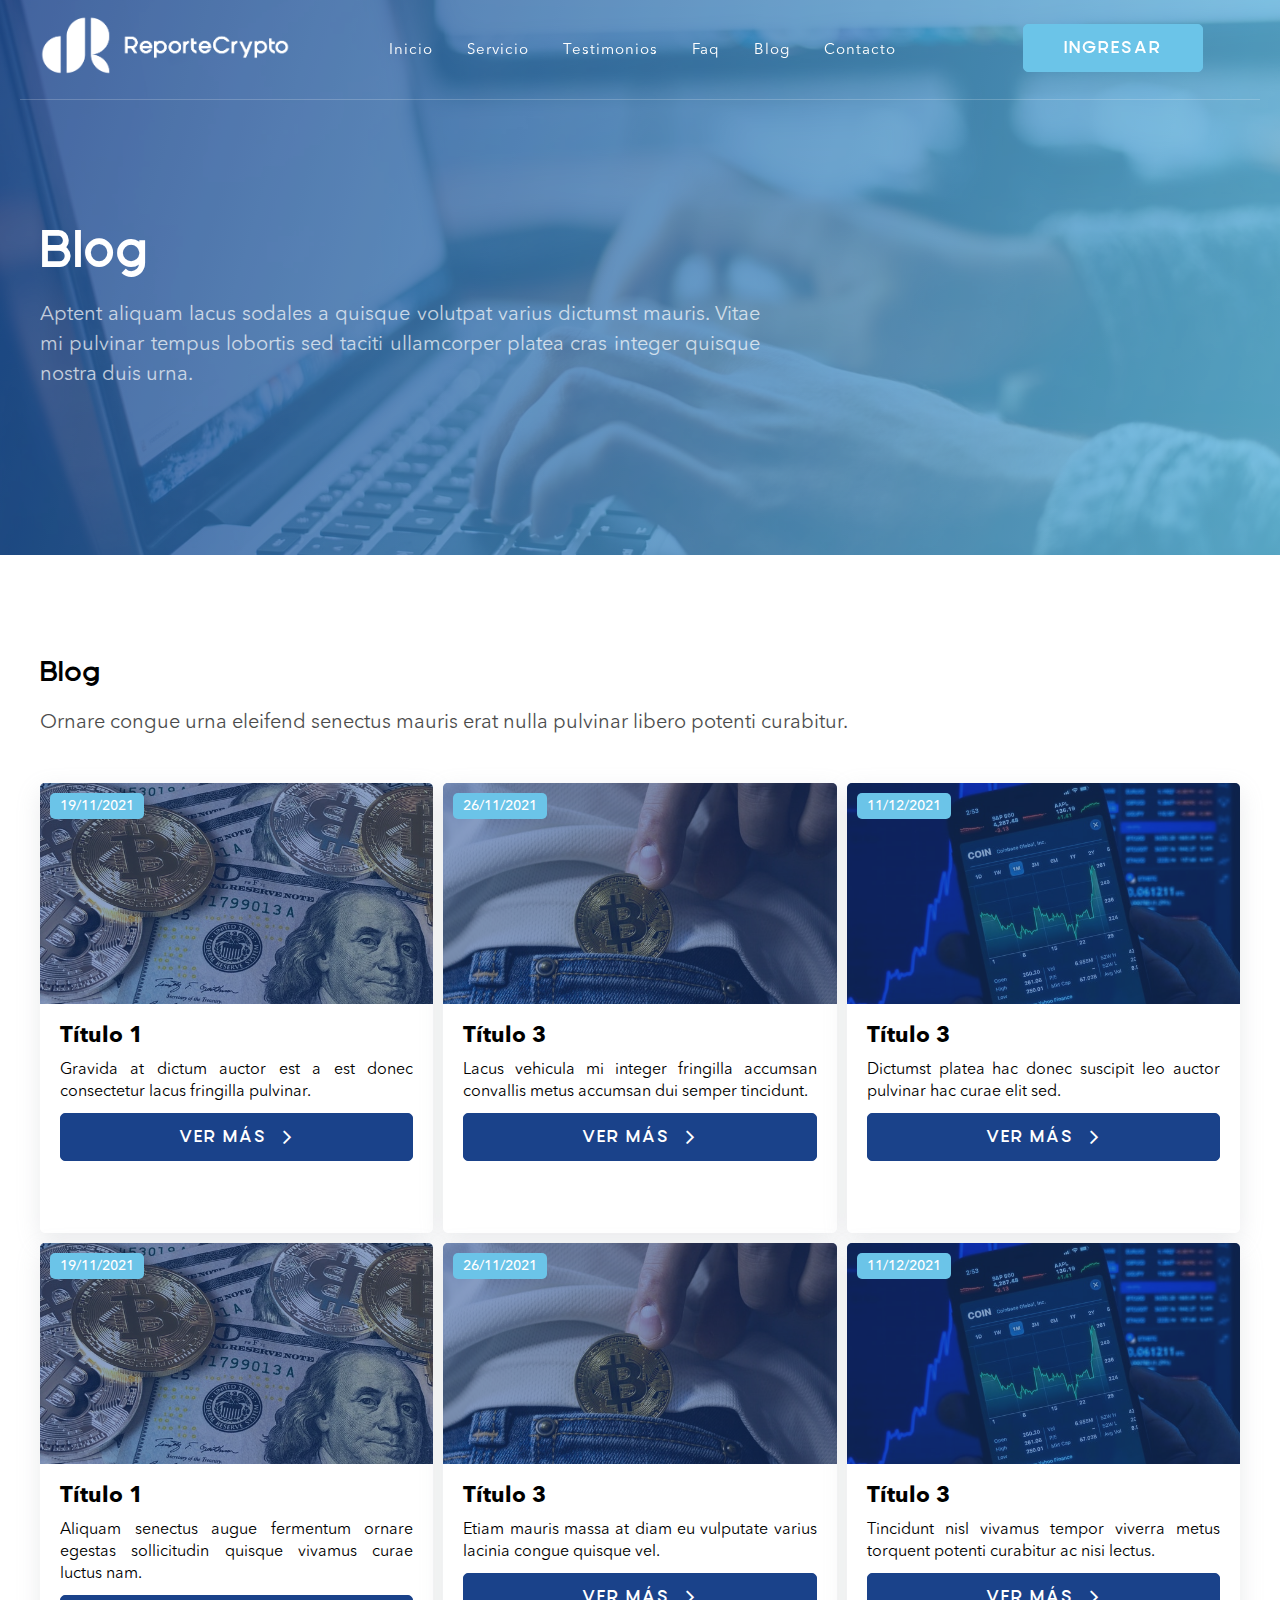
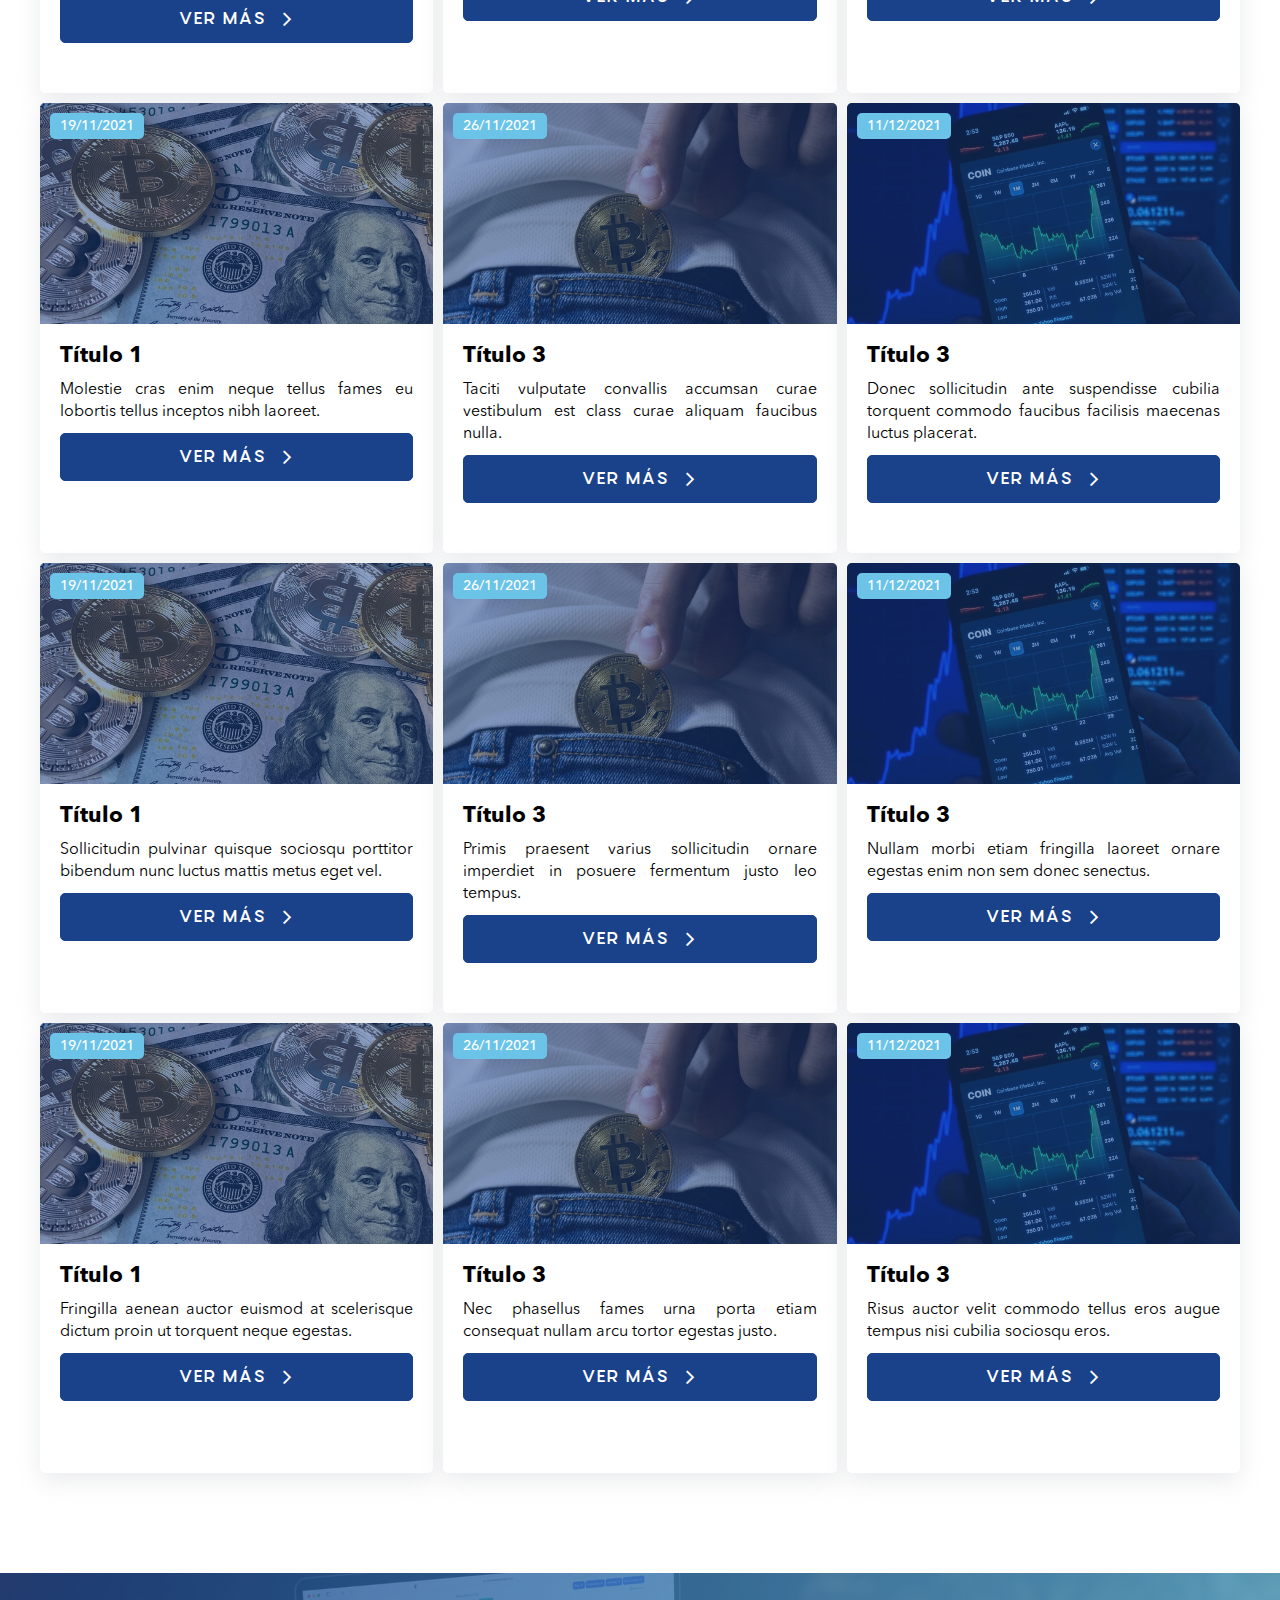
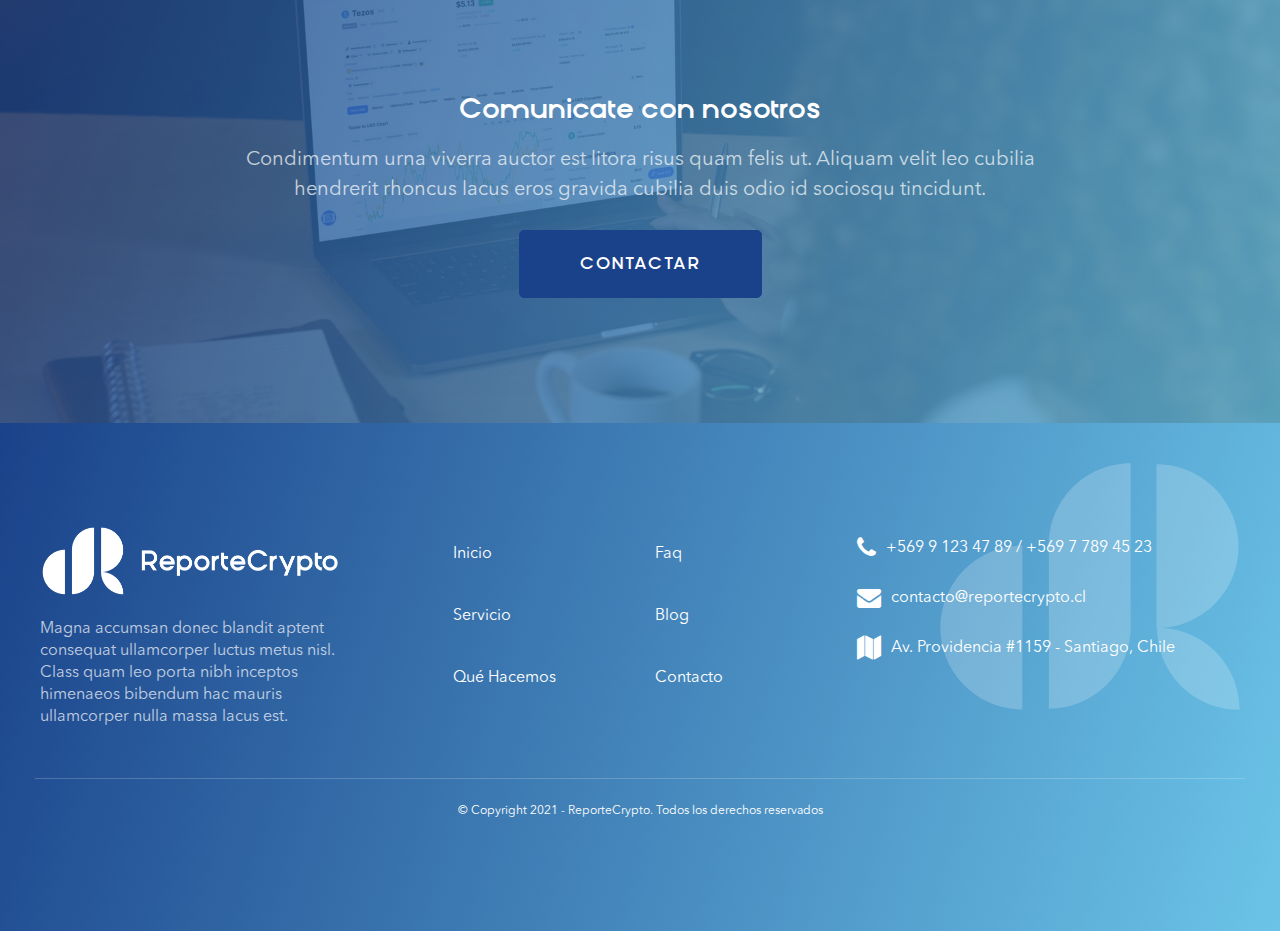
==== blog.html @ 4646429e "fix" ====
<!DOCTYPE html>
<html lang="es">
  <head>
    <title>Reporte Crypto</title>
    <meta charset="UTF-8">
    <link href="img/favicon.png" rel="shortcut icon">
    <meta name="viewport" content="width=device-width, initial-scale=1, maximum-scale=1">
    <link href="css/main.css?v=22534" rel="stylesheet" type="text/css">
    <link href="https://api.mapbox.com/mapbox-gl-js/v1.4.1/mapbox-gl.css" rel="stylesheet">
    <script src="js/main.js?v=22534" type="text/javascript"></script>
    <script src="https://api.mapbox.com/mapbox-gl-js/v1.4.1/mapbox-gl.js"></script>
    <!-- Meta tags facebook-->
    <meta property="og:title" content="#">
    <meta property="og:description" content="#">
    <meta property="og:image" content="#">
    <!-- Meta tags twitter cards-->
    <meta name="twitter:card" content="summary_large_image">
    <meta name="twitter:title" content="#">
    <meta name="twitter:description" content="#">
    <meta name="twitter:image" content="#">
    <link rel="preconnect" href="https://fonts.googleapis.com">
    <link rel="preconnect" href="https://fonts.gstatic.com" crossorigin>
    <link href="https://fonts.googleapis.com/css2?family=Sarabun:ital,wght@0,300;0,400;0,500;0,700;1,300&amp;display=swap" rel="stylesheet">
  </head>
  <body>
    <header class="header--transparent">
      <div class="header__primary">
        <div class="header__wrap">
          <div class="header__inner">
            <div class="header__logo"><a href="index.html"><img src="img/icons/logo-white.png"></a></div>
            <div class="header__nav">
              <div class="header__nav__bg"></div>
              <div class="header__nav__nav">
                <div class="header__nav__bar">
                  <div class="header__logo"><a href="index.html"><img src="img/icons/logo-lareina.png"></a></div>
                  <div class="header__nav__close">
                    <div></div>
                    <div></div>
                  </div>
                </div>
                <div class="header__nav__back">
                  <div></div>
                  <div></div>
                  <div></div>
                </div>
                <nav>
                  <ul>
                    <li><a href="index.html">Inicio</a></li>
                    <li><a href="services.html">Servicio</a></li>
                    <li><a href="testimonios.html">Testimonios</a></li>
                    <li><a href="faq.html">Faq</a></li>
                    <li><a href="blog.html">Blog</a></li>
                    <li><a href="contact.html">Contacto</a></li>
                  </ul>
                  <div class="header__button"> <a href="#" class="btn btn--colorsecondary">Ingresar</a></div>
                </nav>
              </div>
            </div>
            <div class="header__right">
              <div class="header__item header__item--ham">
                <div class="header__ham"><span></span><span></span><span></span></div>
              </div>
              <div class="header__item"><a href="#" class="btn btn--min btn--colorsecondary">Ingresar</a></div>
            </div>
          </div>
        </div>
      </div>
    </header>
    <div id="sections">
      <section class="section--header">
        <div class="section__bg"> 
          <div class="bg"> <img src="img/uploads/11.jpeg"></div>
        </div>
        <div class="section__wrap section__wrap--header"> 
          <div class="section__content">
            <h1 class="section__title">Blog</h1>
            <p class="section__description">Aptent aliquam lacus sodales a quisque volutpat varius dictumst mauris. Vitae mi pulvinar tempus lobortis sed taciti ullamcorper platea cras integer quisque nostra duis urna.
            </p>
          </div>
        </div>
      </section>
      <section class="section--blog"> 
        <div class="section__wrap"> 
          <div class="section__header"> 
            <h4 class="h3 section__title">Blog</h4>
            <p class="section__description">Ornare congue urna eleifend senectus mauris erat nulla pulvinar libero potenti curabitur.
            </p>
          </div>
          <div class="section__body"> 
            <div class="cols"> 
              <div class="col-md-4"> 
                <article class="article--blog">
                  <div class="article__date">19/11/2021</div>
                  <div class="article__bg"> 
                    <div class="bg"> <img src="img/uploads/3.jpeg"></div>
                  </div>
                  <div class="article__body"> 
                    <h4 class="article__title">Título 1</h4>
                    <p class="article__description">Gravida at dictum auctor est a est donec consectetur lacus fringilla pulvinar.
                    </p><a href="#" class="btn btn--min">Ver más <span class="fa fa-angle-right"> </span></a>
                  </div>
                </article>
              </div>
              <div class="col-md-4"> 
                <article class="article--blog">
                  <div class="article__date">26/11/2021</div>
                  <div class="article__bg"> 
                    <div class="bg"> <img src="img/uploads/4.jpeg"></div>
                  </div>
                  <div class="article__body"> 
                    <h4 class="article__title">Título 3</h4>
                    <p class="article__description">Lacus vehicula mi integer fringilla accumsan convallis metus accumsan dui semper tincidunt.
                    </p><a href="#" class="btn btn--min">Ver más <span class="fa fa-angle-right"> </span></a>
                  </div>
                </article>
              </div>
              <div class="col-md-4"> 
                <article class="article--blog">
                  <div class="article__date">11/12/2021</div>
                  <div class="article__bg"> 
                    <div class="bg"> <img src="img/uploads/5.jpeg"></div>
                  </div>
                  <div class="article__body"> 
                    <h4 class="article__title">Título 3</h4>
                    <p class="article__description">Dictumst platea hac donec suscipit leo auctor pulvinar hac curae elit sed.
                    </p><a href="#" class="btn btn--min">Ver más <span class="fa fa-angle-right"> </span></a>
                  </div>
                </article>
              </div>
              <div class="col-md-4"> 
                <article class="article--blog">
                  <div class="article__date">19/11/2021</div>
                  <div class="article__bg"> 
                    <div class="bg"> <img src="img/uploads/3.jpeg"></div>
                  </div>
                  <div class="article__body"> 
                    <h4 class="article__title">Título 1</h4>
                    <p class="article__description">Aliquam senectus augue fermentum ornare egestas sollicitudin quisque vivamus curae luctus nam.
                    </p><a href="#" class="btn btn--min">Ver más <span class="fa fa-angle-right"> </span></a>
                  </div>
                </article>
              </div>
              <div class="col-md-4"> 
                <article class="article--blog">
                  <div class="article__date">26/11/2021</div>
                  <div class="article__bg"> 
                    <div class="bg"> <img src="img/uploads/4.jpeg"></div>
                  </div>
                  <div class="article__body"> 
                    <h4 class="article__title">Título 3</h4>
                    <p class="article__description">Etiam mauris massa at diam eu vulputate varius lacinia congue quisque vel.
                    </p><a href="#" class="btn btn--min">Ver más <span class="fa fa-angle-right"> </span></a>
                  </div>
                </article>
              </div>
              <div class="col-md-4"> 
                <article class="article--blog">
                  <div class="article__date">11/12/2021</div>
                  <div class="article__bg"> 
                    <div class="bg"> <img src="img/uploads/5.jpeg"></div>
                  </div>
                  <div class="article__body"> 
                    <h4 class="article__title">Título 3</h4>
                    <p class="article__description">Tincidunt nisl vivamus tempor viverra metus torquent potenti curabitur ac nisi lectus.
                    </p><a href="#" class="btn btn--min">Ver más <span class="fa fa-angle-right"> </span></a>
                  </div>
                </article>
              </div>
              <div class="col-md-4"> 
                <article class="article--blog">
                  <div class="article__date">19/11/2021</div>
                  <div class="article__bg"> 
                    <div class="bg"> <img src="img/uploads/3.jpeg"></div>
                  </div>
                  <div class="article__body"> 
                    <h4 class="article__title">Título 1</h4>
                    <p class="article__description">Molestie cras enim neque tellus fames eu lobortis tellus inceptos nibh laoreet.
                    </p><a href="#" class="btn btn--min">Ver más <span class="fa fa-angle-right"> </span></a>
                  </div>
                </article>
              </div>
              <div class="col-md-4"> 
                <article class="article--blog">
                  <div class="article__date">26/11/2021</div>
                  <div class="article__bg"> 
                    <div class="bg"> <img src="img/uploads/4.jpeg"></div>
                  </div>
                  <div class="article__body"> 
                    <h4 class="article__title">Título 3</h4>
                    <p class="article__description">Taciti vulputate convallis accumsan curae vestibulum est class curae aliquam faucibus nulla.
                    </p><a href="#" class="btn btn--min">Ver más <span class="fa fa-angle-right"> </span></a>
                  </div>
                </article>
              </div>
              <div class="col-md-4"> 
                <article class="article--blog">
                  <div class="article__date">11/12/2021</div>
                  <div class="article__bg"> 
                    <div class="bg"> <img src="img/uploads/5.jpeg"></div>
                  </div>
                  <div class="article__body"> 
                    <h4 class="article__title">Título 3</h4>
                    <p class="article__description">Donec sollicitudin ante suspendisse cubilia torquent commodo faucibus facilisis maecenas luctus placerat.
                    </p><a href="#" class="btn btn--min">Ver más <span class="fa fa-angle-right"> </span></a>
                  </div>
                </article>
              </div>
              <div class="col-md-4"> 
                <article class="article--blog">
                  <div class="article__date">19/11/2021</div>
                  <div class="article__bg"> 
                    <div class="bg"> <img src="img/uploads/3.jpeg"></div>
                  </div>
                  <div class="article__body"> 
                    <h4 class="article__title">Título 1</h4>
                    <p class="article__description">Sollicitudin pulvinar quisque sociosqu porttitor bibendum nunc luctus mattis metus eget vel.
                    </p><a href="#" class="btn btn--min">Ver más <span class="fa fa-angle-right"> </span></a>
                  </div>
                </article>
              </div>
              <div class="col-md-4"> 
                <article class="article--blog">
                  <div class="article__date">26/11/2021</div>
                  <div class="article__bg"> 
                    <div class="bg"> <img src="img/uploads/4.jpeg"></div>
                  </div>
                  <div class="article__body"> 
                    <h4 class="article__title">Título 3</h4>
                    <p class="article__description">Primis praesent varius sollicitudin ornare imperdiet in posuere fermentum justo leo tempus.
                    </p><a href="#" class="btn btn--min">Ver más <span class="fa fa-angle-right"> </span></a>
                  </div>
                </article>
              </div>
              <div class="col-md-4"> 
                <article class="article--blog">
                  <div class="article__date">11/12/2021</div>
                  <div class="article__bg"> 
                    <div class="bg"> <img src="img/uploads/5.jpeg"></div>
                  </div>
                  <div class="article__body"> 
                    <h4 class="article__title">Título 3</h4>
                    <p class="article__description">Nullam morbi etiam fringilla laoreet ornare egestas enim non sem donec senectus.
                    </p><a href="#" class="btn btn--min">Ver más <span class="fa fa-angle-right"> </span></a>
                  </div>
                </article>
              </div>
              <div class="col-md-4"> 
                <article class="article--blog">
                  <div class="article__date">19/11/2021</div>
                  <div class="article__bg"> 
                    <div class="bg"> <img src="img/uploads/3.jpeg"></div>
                  </div>
                  <div class="article__body"> 
                    <h4 class="article__title">Título 1</h4>
                    <p class="article__description">Fringilla aenean auctor euismod at scelerisque dictum proin ut torquent neque egestas.
                    </p><a href="#" class="btn btn--min">Ver más <span class="fa fa-angle-right"> </span></a>
                  </div>
                </article>
              </div>
              <div class="col-md-4"> 
                <article class="article--blog">
                  <div class="article__date">26/11/2021</div>
                  <div class="article__bg"> 
                    <div class="bg"> <img src="img/uploads/4.jpeg"></div>
                  </div>
                  <div class="article__body"> 
                    <h4 class="article__title">Título 3</h4>
                    <p class="article__description">Nec phasellus fames urna porta etiam consequat nullam arcu tortor egestas justo.
                    </p><a href="#" class="btn btn--min">Ver más <span class="fa fa-angle-right"> </span></a>
                  </div>
                </article>
              </div>
              <div class="col-md-4"> 
                <article class="article--blog">
                  <div class="article__date">11/12/2021</div>
                  <div class="article__bg"> 
                    <div class="bg"> <img src="img/uploads/5.jpeg"></div>
                  </div>
                  <div class="article__body"> 
                    <h4 class="article__title">Título 3</h4>
                    <p class="article__description">Risus auctor velit commodo tellus eros augue tempus nisi cubilia sociosqu eros.
                    </p><a href="#" class="btn btn--min">Ver más <span class="fa fa-angle-right"> </span></a>
                  </div>
                </article>
              </div>
            </div>
          </div>
        </div>
      </section>
      <section class="section--banner"> 
        <div class="section__bg"> 
          <div class="bg"> <img src="img/uploads/6.jpeg"></div>
        </div>
        <div class="section__body"> 
          <h4 class="h3 section__title">Comunicate con nosotros </h4>
          <p class="section__description">Condimentum urna viverra auctor est litora risus quam felis ut. Aliquam velit leo cubilia hendrerit rhoncus lacus eros gravida cubilia duis odio id sociosqu tincidunt.
          </p><a href="contact.html" class="btn">Contactar</a>
        </div>
      </section>
    </div>
    <footer>
      <div class="footer__wrap">
        <div class="footer__isotipo"> <img src="img/icons/isotipo-white.svg"></div>
        <div class="cols">
          <div class="footer__flex">
            <div class="col-md-4">	
              <div class="footer__content">
                <div class="footer__logo"> <a href="#"><img src="img/icons/logo-white.png"></a></div>
                <p class="footer__description">Magna accumsan donec blandit aptent consequat ullamcorper luctus metus nisl. Class quam leo porta nibh inceptos himenaeos bibendum hac mauris ullamcorper nulla massa lacus est.
                </p>
              </div>
            </div>
            <div class="col-md-2">
              <div class="footer__links"> 
                <ul> 
                  <li><a href="index.html">Inicio</a></li>
                  <li><a href="#">Servicio</a></li>
                  <li><a href="#">Qué Hacemos</a></li>
                </ul>
              </div>
            </div>
            <div class="col-md-2"> 
              <div class="footer__links"> 
                <ul> 
                  <li><a href="#">Faq</a></li>
                  <li><a href="#">Blog</a></li>
                  <li><a href="#">Contacto</a></li>
                </ul>
              </div>
            </div>
            <div class="col-md-4"> 
              <div class="footer__infos"> 
                <div class="footer__info"> 
                  <div class="footer__icon"> <span class="fa fa-phone"> </span></div>
                  <div class="footer__text">+569 9 123 47 89 / +569 7 789 45 23</div>
                </div>
                <div class="footer__info"> 
                  <div class="footer__icon"> <span class="fa fa-envelope"> </span></div>
                  <div class="footer__text">contacto@reportecrypto.cl</div>
                </div>
                <div class="footer__info"> 
                  <div class="footer__icon"> <span class="fa fa-map"> </span></div>
                  <div class="footer__text">Av. Providencia #1159 - Santiago, Chile</div>
                </div>
              </div>
            </div>
          </div>
          <div class="col-xs-12"> 
            <div class="footer__copyright"> <span>© Copyright 2021 - ReporteCrypto. Todos los derechos reservados</span></div>
          </div>
        </div>
      </div>
    </footer>
  </body>
</html>
---- css/main.css ----
.clearfix:after,.clearfix:before{content:" ";display:table}.clearfix:after{clear:both}.pull-right{float:right!important}.pull-left{float:left!important}.hide{display:none!important}.show{display:block!important}.invisible{visibility:hidden}.hidden{display:none!important}.affix{position:fixed}*,body{margin:0}*{padding:0;border:0;outline:0;-moz-box-sizing:border-box;box-sizing:border-box}html{min-height:100%;position:relative}body{-webkit-font-smoothing:antialiased;background:#fff}body,button,input,select,textarea{font-family:'Avenir Next',sans-serif;font-size:16px;line-height:22px;color:#000}a,button,input,select,textarea{transition:.2s ease}a{color:#1a428a;text-decoration:none}a.a-classic{text-decoration:underline}a:hover,button:hover,input[type=checkbox]:hover,input[type=radio]:hover,label:hover,select:hover{cursor:pointer}.h1,.h2,.h3,.h4,.h5,h1,h2,h3,h4,h5{margin-bottom:10px;font-family:'Avenir Next',sans-serif;font-weight:500}.cols>div,.form__considerations p,p{margin-bottom:10px}.h1,h1{font-size:38px;line-height:42px}@media (min-width:960px){.h1,h1{font-size:54px;line-height:60px}}.h2,h2{font-size:30px;line-height:33px}@media (min-width:720px){.h2,h2{font-size:38px;line-height:42px}}.h3,h3{font-size:22px;line-height:25px}@media (min-width:480px){.h3,h3{font-size:30px;line-height:33px}}.h4,h4{font-size:18px;line-height:25px}@media (min-width:480px){.h4,h4{font-size:22px;line-height:25px}}.h5,h5{font-size:14px;line-height:16px}ol,ul{list-style-type:none}img{width:auto;height:auto;margin:0 auto}img,svg{display:block;max-width:100%}.col-lg-1,.col-lg-10,.col-lg-11,.col-lg-12,.col-lg-2,.col-lg-3,.col-lg-4,.col-lg-5,.col-lg-6,.col-lg-7,.col-lg-8,.col-lg-9,.col-md-1,.col-md-10,.col-md-11,.col-md-12,.col-md-2,.col-md-3,.col-md-4,.col-md-5,.col-md-6,.col-md-7,.col-md-8,.col-md-9,.col-sm-1,.col-sm-10,.col-sm-11,.col-sm-12,.col-sm-2,.col-sm-3,.col-sm-4,.col-sm-5,.col-sm-6,.col-sm-7,.col-sm-8,.col-sm-9,.col-xs-1,.col-xs-10,.col-xs-11,.col-xs-12,.col-xs-2,.col-xs-3,.col-xs-4,.col-xs-5,.col-xs-6,.col-xs-7,.col-xs-8,.col-xs-9{position:relative;min-height:1px;padding-left:5px;padding-right:5px}.cols,.row{margin-left:-5px;margin-right:-5px}.row:after,.row:before{content:" ";display:table}.row:after{clear:both}.cols.cols-gutter-0:after,.cols.cols-gutter-0:before,.cols:after,.cols:before{content:" ";display:table}.cols.cols-gutter-0:after,.cols:after{clear:both}.cols>div{-moz-box-sizing:border-box;box-sizing:border-box}.cols:last-child{margin-bottom:-10px}.cols.cols-gutter-0,.cols.cols-gutter-1,.cols.cols-gutter-buttons{margin-left:0;margin-right:0}.cols.cols-gutter-0>div{padding-left:0;padding-right:0;margin-bottom:0}.cols.cols-gutter-0:last-child,.cols.cols-gutter-1>div:last-child{margin-bottom:0}.cols.cols-gutter-1:after,.cols.cols-gutter-1:before{content:" ";display:table}.cols.cols-gutter-1:after{clear:both}.cols.cols-gutter-1>div{padding-left:0;padding-right:0;margin-bottom:5px}@media (min-width:960px){.cols.cols-gutter-1>div{padding-left:5px;padding-right:5px;margin-bottom:5px}.cols.cols-gutter-1>div:last-child{margin-bottom:5px}}.cols.cols-gutter-buttons:after,.cols.cols-gutter-buttons:before{content:" ";display:table}.cols.cols-gutter-buttons:after{clear:both}.cols.cols-gutter-buttons>div{padding-left:0;padding-right:4px;margin-bottom:10px}.cols.cols-gutter-buttons>div:last-child{padding-right:0}@media (min-width:960px){.cols.cols-gutter-2{margin-left:-10px;margin-right:-10px}.cols.cols-gutter-2:after,.cols.cols-gutter-2:before{content:" ";display:table}.cols.cols-gutter-2:after{clear:both}.cols.cols-gutter-2>div{padding-left:10px;padding-right:10px;margin-bottom:20px}.cols.cols-gutter-2:last-child{margin-bottom:-20px}}@media (max-width:960px){.cols.cols-scroll{overflow:auto;-webkit-overflow-scrolling:touch;white-space:nowrap;margin:0 -20px -20px;padding:0 20px 20px}.cols.cols-scroll>div{display:inline-block;vertical-align:top;width:320px;white-space:normal;margin:0;padding:0 10px 0 0}.cols.cols-scroll>div:last-child{margin-right:15px}.cols.cols-gutter-min{margin-left:0;margin-right:0}.cols.cols-gutter-min:after,.cols.cols-gutter-min:before{content:" ";display:table}.cols.cols-gutter-min:after{clear:both}.cols.cols-gutter-min>div{padding-left:5px;padding-right:5px;margin-bottom:10px}.cols.cols-gutter-min:last-child{margin-bottom:10px}}@media (max-width:1200px){.cols.cols-scroll-limit{overflow:auto;-webkit-overflow-scrolling:touch;white-space:nowrap;margin:0 -20px -20px;padding:0 20px 20px}.cols.cols-scroll-limit>div{display:inline-block;vertical-align:top;width:300px;white-space:normal;margin:0;padding:0 10px 0 0}.cols.cols-scroll-limit>div:last-child{margin-right:15px}.cols.cols-gutter-min{margin-left:0;margin-right:0}.cols.cols-gutter-min:after,.cols.cols-gutter-min:before{content:" ";display:table}.cols.cols-gutter-min:after{clear:both}.cols.cols-gutter-min>div{padding-left:5px;padding-right:5px;margin-bottom:10px}.cols.cols-gutter-min:last-child{margin-bottom:10px}}@media (max-width:960px) and (min-width:960px){.cols.cols-scroll{margin-right:-40px}}@media (max-width:1200px) and (min-width:720px){.cols.cols-scroll-limit{margin-right:-40px}}.col-xs-1,.col-xs-10,.col-xs-11,.col-xs-12,.col-xs-2,.col-xs-3,.col-xs-4,.col-xs-5,.col-xs-6,.col-xs-7,.col-xs-8,.col-xs-9{float:left}.col-xs-12{width:100%}.col-xs-11{width:91.66666666666666%}.col-xs-10{width:83.33333333333334%}.col-xs-9{width:75%}.col-xs-8{width:66.66666666666666%}.col-xs-7{width:58.333333333333336%}.col-xs-6{width:50%}.col-xs-5{width:41.66666666666667%}.col-xs-4{width:33.33333333333333%}.col-xs-3{width:25%}.col-xs-2{width:16.666666666666664%}.col-xs-1{width:8.333333333333332%}.col-xs-pull-12{right:100%}.col-xs-pull-11{right:91.66666666666666%}.col-xs-pull-10{right:83.33333333333334%}.col-xs-pull-9{right:75%}.col-xs-pull-8{right:66.66666666666666%}.col-xs-pull-7{right:58.333333333333336%}.col-xs-pull-6{right:50%}.col-xs-pull-5{right:41.66666666666667%}.col-xs-pull-4{right:33.33333333333333%}.col-xs-pull-3{right:25%}.col-xs-pull-2{right:16.666666666666664%}.col-xs-pull-1{right:8.333333333333332%}.col-xs-pull-0{right:auto}.col-xs-push-12{left:100%}.col-xs-push-11{left:91.66666666666666%}.col-xs-push-10{left:83.33333333333334%}.col-xs-push-9{left:75%}.col-xs-push-8{left:66.66666666666666%}.col-xs-push-7{left:58.333333333333336%}.col-xs-push-6{left:50%}.col-xs-push-5{left:41.66666666666667%}.col-xs-push-4{left:33.33333333333333%}.col-xs-push-3{left:25%}.col-xs-push-2{left:16.666666666666664%}.col-xs-push-1{left:8.333333333333332%}.col-xs-push-0{left:auto}.col-xs-offset-12{margin-left:100%}.col-xs-offset-11{margin-left:91.66666666666666%}.col-xs-offset-10{margin-left:83.33333333333334%}.col-xs-offset-9{margin-left:75%}.col-xs-offset-8{margin-left:66.66666666666666%}.col-xs-offset-7{margin-left:58.333333333333336%}.col-xs-offset-6{margin-left:50%}.col-xs-offset-5{margin-left:41.66666666666667%}.col-xs-offset-4{margin-left:33.33333333333333%}.col-xs-offset-3{margin-left:25%}.col-xs-offset-2{margin-left:16.666666666666664%}.col-xs-offset-1{margin-left:8.333333333333332%}.col-xs-offset-0{margin-left:0}@media (min-width:480px){.col-sm-1,.col-sm-10,.col-sm-11,.col-sm-12,.col-sm-2,.col-sm-3,.col-sm-4,.col-sm-5,.col-sm-6,.col-sm-7,.col-sm-8,.col-sm-9{float:left}.col-sm-12{width:100%}.col-sm-11{width:91.66666666666666%}.col-sm-10{width:83.33333333333334%}.col-sm-9{width:75%}.col-sm-8{width:66.66666666666666%}.col-sm-7{width:58.333333333333336%}.col-sm-6{width:50%}.col-sm-5{width:41.66666666666667%}.col-sm-4{width:33.33333333333333%}.col-sm-3{width:25%}.col-sm-2{width:16.666666666666664%}.col-sm-1{width:8.333333333333332%}.col-sm-pull-12{right:100%}.col-sm-pull-11{right:91.66666666666666%}.col-sm-pull-10{right:83.33333333333334%}.col-sm-pull-9{right:75%}.col-sm-pull-8{right:66.66666666666666%}.col-sm-pull-7{right:58.333333333333336%}.col-sm-pull-6{right:50%}.col-sm-pull-5{right:41.66666666666667%}.col-sm-pull-4{right:33.33333333333333%}.col-sm-pull-3{right:25%}.col-sm-pull-2{right:16.666666666666664%}.col-sm-pull-1{right:8.333333333333332%}.col-sm-pull-0{right:auto}.col-sm-push-12{left:100%}.col-sm-push-11{left:91.66666666666666%}.col-sm-push-10{left:83.33333333333334%}.col-sm-push-9{left:75%}.col-sm-push-8{left:66.66666666666666%}.col-sm-push-7{left:58.333333333333336%}.col-sm-push-6{left:50%}.col-sm-push-5{left:41.66666666666667%}.col-sm-push-4{left:33.33333333333333%}.col-sm-push-3{left:25%}.col-sm-push-2{left:16.666666666666664%}.col-sm-push-1{left:8.333333333333332%}.col-sm-push-0{left:auto}.col-sm-offset-12{margin-left:100%}.col-sm-offset-11{margin-left:91.66666666666666%}.col-sm-offset-10{margin-left:83.33333333333334%}.col-sm-offset-9{margin-left:75%}.col-sm-offset-8{margin-left:66.66666666666666%}.col-sm-offset-7{margin-left:58.333333333333336%}.col-sm-offset-6{margin-left:50%}.col-sm-offset-5{margin-left:41.66666666666667%}.col-sm-offset-4{margin-left:33.33333333333333%}.col-sm-offset-3{margin-left:25%}.col-sm-offset-2{margin-left:16.666666666666664%}.col-sm-offset-1{margin-left:8.333333333333332%}.col-sm-offset-0{margin-left:0}}@media (min-width:720px){.col-md-1,.col-md-10,.col-md-11,.col-md-12,.col-md-2,.col-md-3,.col-md-4,.col-md-5,.col-md-6,.col-md-7,.col-md-8,.col-md-9{float:left}.col-md-12{width:100%}.col-md-11{width:91.66666666666666%}.col-md-10{width:83.33333333333334%}.col-md-9{width:75%}.col-md-8{width:66.66666666666666%}.col-md-7{width:58.333333333333336%}.col-md-6{width:50%}.col-md-5{width:41.66666666666667%}.col-md-4{width:33.33333333333333%}.col-md-3{width:25%}.col-md-2{width:16.666666666666664%}.col-md-1{width:8.333333333333332%}.col-md-pull-12{right:100%}.col-md-pull-11{right:91.66666666666666%}.col-md-pull-10{right:83.33333333333334%}.col-md-pull-9{right:75%}.col-md-pull-8{right:66.66666666666666%}.col-md-pull-7{right:58.333333333333336%}.col-md-pull-6{right:50%}.col-md-pull-5{right:41.66666666666667%}.col-md-pull-4{right:33.33333333333333%}.col-md-pull-3{right:25%}.col-md-pull-2{right:16.666666666666664%}.col-md-pull-1{right:8.333333333333332%}.col-md-pull-0{right:auto}.col-md-push-12{left:100%}.col-md-push-11{left:91.66666666666666%}.col-md-push-10{left:83.33333333333334%}.col-md-push-9{left:75%}.col-md-push-8{left:66.66666666666666%}.col-md-push-7{left:58.333333333333336%}.col-md-push-6{left:50%}.col-md-push-5{left:41.66666666666667%}.col-md-push-4{left:33.33333333333333%}.col-md-push-3{left:25%}.col-md-push-2{left:16.666666666666664%}.col-md-push-1{left:8.333333333333332%}.col-md-push-0{left:auto}.col-md-offset-12{margin-left:100%}.col-md-offset-11{margin-left:91.66666666666666%}.col-md-offset-10{margin-left:83.33333333333334%}.col-md-offset-9{margin-left:75%}.col-md-offset-8{margin-left:66.66666666666666%}.col-md-offset-7{margin-left:58.333333333333336%}.col-md-offset-6{margin-left:50%}.col-md-offset-5{margin-left:41.66666666666667%}.col-md-offset-4{margin-left:33.33333333333333%}.col-md-offset-3{margin-left:25%}.col-md-offset-2{margin-left:16.666666666666664%}.col-md-offset-1{margin-left:8.333333333333332%}.col-md-offset-0{margin-left:0}}@media (min-width:960px){.col-lg-1,.col-lg-10,.col-lg-11,.col-lg-12,.col-lg-2,.col-lg-3,.col-lg-4,.col-lg-5,.col-lg-6,.col-lg-7,.col-lg-8,.col-lg-9{float:left}.col-lg-12{width:100%}.col-lg-11{width:91.66666666666666%}.col-lg-10{width:83.33333333333334%}.col-lg-9{width:75%}.col-lg-8{width:66.66666666666666%}.col-lg-7{width:58.333333333333336%}.col-lg-6{width:50%}.col-lg-5{width:41.66666666666667%}.col-lg-4{width:33.33333333333333%}.col-lg-3{width:25%}.col-lg-2{width:16.666666666666664%}.col-lg-1{width:8.333333333333332%}.col-lg-pull-12{right:100%}.col-lg-pull-11{right:91.66666666666666%}.col-lg-pull-10{right:83.33333333333334%}.col-lg-pull-9{right:75%}.col-lg-pull-8{right:66.66666666666666%}.col-lg-pull-7{right:58.333333333333336%}.col-lg-pull-6{right:50%}.col-lg-pull-5{right:41.66666666666667%}.col-lg-pull-4{right:33.33333333333333%}.col-lg-pull-3{right:25%}.col-lg-pull-2{right:16.666666666666664%}.col-lg-pull-1{right:8.333333333333332%}.col-lg-pull-0{right:auto}.col-lg-push-12{left:100%}.col-lg-push-11{left:91.66666666666666%}.col-lg-push-10{left:83.33333333333334%}.col-lg-push-9{left:75%}.col-lg-push-8{left:66.66666666666666%}.col-lg-push-7{left:58.333333333333336%}.col-lg-push-6{left:50%}.col-lg-push-5{left:41.66666666666667%}.col-lg-push-4{left:33.33333333333333%}.col-lg-push-3{left:25%}.col-lg-push-2{left:16.666666666666664%}.col-lg-push-1{left:8.333333333333332%}.col-lg-push-0{left:auto}.col-lg-offset-12{margin-left:100%}.col-lg-offset-11{margin-left:91.66666666666666%}.col-lg-offset-10{margin-left:83.33333333333334%}.col-lg-offset-9{margin-left:75%}.col-lg-offset-8{margin-left:66.66666666666666%}.col-lg-offset-7{margin-left:58.333333333333336%}.col-lg-offset-6{margin-left:50%}.col-lg-offset-5{margin-left:41.66666666666667%}.col-lg-offset-4{margin-left:33.33333333333333%}.col-lg-offset-3{margin-left:25%}.col-lg-offset-2{margin-left:16.666666666666664%}.col-lg-offset-1{margin-left:8.333333333333332%}.col-lg-offset-0{margin-left:0}}@-webkit-keyframes fadeIn{0%{opacity:0}}@keyframes fadeIn{0%{opacity:0}}@-webkit-keyframes fadeOut{to{opacity:0}}@keyframes fadeOut{to{opacity:0}}@-webkit-keyframes slideUp{0%{-webkit-transform:translateY(100%);transform:translateY(100%)}}@keyframes slideUp{0%{-webkit-transform:translateY(100%);transform:translateY(100%)}}@-webkit-keyframes slideFadeUp{0%{-webkit-transform:translateY(20px);transform:translateY(20px);opacity:0}}@keyframes slideFadeUp{0%{-webkit-transform:translateY(20px);transform:translateY(20px);opacity:0}}@-webkit-keyframes slideUpOut{to{-webkit-transform:translateY(-100%);transform:translateY(-100%)}}@keyframes slideUpOut{to{-webkit-transform:translateY(-100%);transform:translateY(-100%)}}@-webkit-keyframes slideDown{0%{-webkit-transform:translateY(-100%);transform:translateY(-100%)}}@keyframes slideDown{0%{-webkit-transform:translateY(-100%);transform:translateY(-100%)}}@-webkit-keyframes slideFadeDown{0%{-webkit-transform:translateY(-20px);transform:translateY(-20px);opacity:0}}@keyframes slideFadeDown{0%{-webkit-transform:translateY(-20px);transform:translateY(-20px);opacity:0}}@-webkit-keyframes slideDownOut{to{-webkit-transform:translateY(100%);transform:translateY(100%)}}@keyframes slideDownOut{to{-webkit-transform:translateY(100%);transform:translateY(100%)}}@-webkit-keyframes slideLeft{0%{-webkit-transform:translateX(100%);transform:translateX(100%)}}@keyframes slideLeft{0%{-webkit-transform:translateX(100%);transform:translateX(100%)}}@-webkit-keyframes slideFadeLeft{0%{-webkit-transform:translateX(20px);transform:translateX(20px);opacity:0}}@keyframes slideFadeLeft{0%{-webkit-transform:translateX(20px);transform:translateX(20px);opacity:0}}@-webkit-keyframes slideLeftOut{to{-webkit-transform:translateX(-100%);transform:translateX(-100%)}}@keyframes slideLeftOut{to{-webkit-transform:translateX(-100%);transform:translateX(-100%)}}@-webkit-keyframes slideRight{0%{-webkit-transform:translateX(-100%);transform:translateX(-100%)}}@keyframes slideRight{0%{-webkit-transform:translateX(-100%);transform:translateX(-100%)}}@-webkit-keyframes slideFadeRight{0%{-webkit-transform:translateX(-20px);transform:translateX(-20px);opacity:0}}@keyframes slideFadeRight{0%{-webkit-transform:translateX(-20px);transform:translateX(-20px);opacity:0}}@-webkit-keyframes slideRightOut{to{-webkit-transform:translateX(100%);transform:translateX(100%)}}@keyframes slideRightOut{to{-webkit-transform:translateX(100%);transform:translateX(100%)}}@-webkit-keyframes scaleIn{0%{-webkit-transform:scale(0);transform:scale(0)}}@keyframes scaleIn{0%{-webkit-transform:scale(0);transform:scale(0)}}@-webkit-keyframes scaleFadeIn{0%{-webkit-transform:scale(1.2);transform:scale(1.2)}}@keyframes scaleFadeIn{0%{-webkit-transform:scale(1.2);transform:scale(1.2)}}@-webkit-keyframes scaleOut{to{-webkit-transform:scale(0);transform:scale(0)}}@keyframes scaleOut{to{-webkit-transform:scale(0);transform:scale(0)}}@-webkit-keyframes scaleFadeOut{to{-webkit-transform:scale(.8);transform:scale(.8);opacity:0}}@keyframes scaleFadeOut{to{-webkit-transform:scale(.8);transform:scale(.8);opacity:0}}@-webkit-keyframes translateBg{0%{-webkit-transform:translateY(-10%);transform:translateY(-10%)}}@keyframes translateBg{0%{-webkit-transform:translateY(-10%);transform:translateY(-10%)}}@-webkit-keyframes heightMd{0%{max-height:0;overflow:hidden}to{max-height:500px;overflow:hidden}}@keyframes heightMd{0%{max-height:0;overflow:hidden}to{max-height:500px;overflow:hidden}}@-webkit-keyframes bgIn{0%{-webkit-transform:translateY(-10%);transform:translateY(-10%)}}@keyframes bgIn{0%{-webkit-transform:translateY(-10%);transform:translateY(-10%)}}article{position:relative;overflow:hidden;color:#000;box-shadow:rgba(149,157,165,.2) 0 8px 24px}.bg,article a:after{position:absolute;top:0;left:0;width:100%;height:100%}article a:after{content:""}article .article__title{margin-bottom:10px;font-weight:700}article .article__description{font-size:14px;line-height:18px;font-weight:400}@media (min-width:720px){article .article__description{font-size:16px;line-height:22px}}article.article--blog,article.article--plan{background-color:#fff;border-radius:5px;min-height:450px}article.article--plan{padding:20px}article.article--plan.article--plan--destacado{padding-top:60px}article.article--plan .article__tag{position:absolute;top:0;left:0;width:100%;padding:5px;background-color:#6bc4e8;text-align:center;color:#fff}article.article--plan .article__tag span{font-weight:700}article.article--plan .article__body{margin-bottom:20px}article.article--plan .article__body ul li{padding:5px 0;font-size:16px;line-height:22px}article.article--plan .article__body ul li:before{content:'';display:inline-block;margin-right:10px;position:relative;top:2px;width:10px;height:10px;line-height:21px;text-align:center;border-radius:50%;overflow:initial;background-color:#1a428a}article.article--plan .article__footer{position:absolute;bottom:0;left:0;width:100%;padding:20px}article.article--plan .article__footer .article__price{font-size:28px;line-height:36px;font-weight:700;margin-bottom:10px}article.article--plan .article__footer .btn{max-width:100%;width:100%}article.article--blog{color:#000}article.article--blog .article__bg{position:relative;background-color:#1a428a;padding-bottom:56.25%}article.article--blog .article__bg .bg{opacity:.5}article.article--blog .article__body{padding:20px}article.article--blog .article__body .btn{max-width:100%;width:100%}article.article--blog .article__date{position:absolute;top:10px;left:10px;z-index:2;background-color:#6bc4e8;color:#fff;padding:5px 10px;border-radius:5px;font-size:14px;line-height:16px;font-weight:600}article.article--experience,article.article--feature{display:-ms-flexbox;display:flex;-ms-flex-pack:justify;justify-content:space-between;-ms-flex-align:center;align-items:center;min-height:200px}article.article--feature .article__icon{width:30%}.modal .modal__icon img,article.article--feature .article__icon img{width:80px}article.article--feature .article__body{background-color:#1a428a;color:#fff;width:70%;padding:20px;min-height:200px;display:-ms-flexbox;display:flex;-ms-flex-direction:column;flex-direction:column;-ms-flex-pack:center;justify-content:center}article.article--feature .article__body p{margin-bottom:0}article.article--experience{padding:20px;min-height:220px}article.article--experience .article__avatar{width:25%;margin-right:20px}article.article--experience .article__body{position:relative;width:75%}article.article--experience .article__body:after{content:"”";position:absolute;bottom:0;right:20px;font-size:1000%;line-height:0;color:#6bc4e8;opacity:.2}article.article--experience .article__body .article__title,footer .footer__socials .footer__social a:hover{color:#1a428a}article.article--experience .article__social{display:-ms-flexbox;display:flex;-ms-flex-pack:start;justify-content:flex-start;-ms-flex-align:center;align-items:center;width:-webkit-fit-content;width:-moz-fit-content;width:fit-content;padding:5px 10px;border:1px solid #1a428a}article.article--experience .article__social span{margin-right:10px;font-size:24px;line-height:32px}article.article--experience .article__social p{font-size:18px;line-height:24px;margin-bottom:0;position:relative;top:2px}.bg{background:center center no-repeat;background-size:cover;opacity:0;display:block}.bg.bg-loaded{-webkit-animation:fadeIn 1s ease both;animation:fadeIn 1s ease both;opacity:1}.bg img{display:none}.btn,.btn span{position:relative}.btn{display:inline-block;font-family:'Bageo',sans-serif;text-transform:uppercase;padding:10px 20px;transition:.3s;background-color:#1a428a;color:#fff;text-align:center;font-weight:700;border-radius:5px;overflow:hidden;letter-spacing:2px;border:1px solid #1a428a;font-size:15px;line-height:18px}@media (min-width:720px){.btn{padding:20px 60px;font-size:18px;line-height:26px}}.btn span{margin-left:10px;font-size:24px;line-height:12px;top:3px}.btn:hover{background-color:#fff;color:#000}.btn.btn--colorsecondary:hover,.btn.btn--white{background-color:#fff;color:#1a428a}.btn.btn--min{display:inline-block}@media (min-width:720px){.btn.btn--min{padding:10px 40px}}.btn.btn--colorsecondary{background-color:#6bc4e8;border-color:#6bc4e8}.dscroll{opacity:0;-webkit-animation:none;animation:none;transition:none}.dscroll.dscroll--in{-webkit-animation:slideFadeUp .8s ease-out backwards;animation:slideFadeUp .8s ease-out backwards;opacity:1}.dscroll.dscroll--in>*{-webkit-animation:slideFadeUp .5s ease backwards;animation:slideFadeUp .5s ease backwards}.dscroll.dscroll--in>:nth-child(1){-webkit-animation-delay:.2s;animation-delay:.2s}.dscroll.dscroll--in>:nth-child(2){-webkit-animation-delay:.4s;animation-delay:.4s}.dscroll.dscroll--in>:nth-child(3){-webkit-animation-delay:.6s;animation-delay:.6s}.dscroll.dscroll--in>:nth-child(4){-webkit-animation-delay:.8s;animation-delay:.8s}.dscroll.dscroll--in>:nth-child(5){-webkit-animation-delay:1s;animation-delay:1s}.dscroll.dscroll--in>:nth-child(6){-webkit-animation-delay:1.2s;animation-delay:1.2s}.faq{radius:rad;overflow:hidden;text-align:left}.faq .faq__item{background:#f3f4f9;position:relative;border-radius:2px;overflow:hidden;color:#000;margin-bottom:10px;border:1px solid rgba(255,255,255,.05)}.faq .faq__item.faq__open .faq__question .fa-angle-down{-webkit-transform:rotate(180deg);transform:rotate(180deg)}.faq .faq__item .faq__icon{display:inline-block}.faq .faq__item .faq__icon img{width:30px}.faq .faq__question{margin-bottom:0;padding:15px 20px;transition:.5s;font-size:18px;line-height:25px;font-weight:500;width:100%}@media (min-width:480px){.faq .faq__question{font-size:22px;line-height:25px}}@media (min-width:720px){.faq .faq__question{padding:20px 30px;font-size:22px;line-height:25px}}.faq .faq__question .fa{transition:.5s;color:#000;margin-left:10px}.faq .faq__question .fa-angle-down{float:right}.faq .faq__question:hover{cursor:pointer}@media (min-width:720px) and (min-width:480px){.faq .faq__question{font-size:30px;line-height:33px}}.faq .faq__answer{padding:0 20px 20px;border-top:1px solid rgba(0,0,0,.1);background-color:#fff}@media (min-width:720px){.faq .faq__answer{padding:25px 30px}}.faq .faq__answer li{font-weight:500;margin-bottom:20px;opacity:.8}@media (min-width:720px){.faq .faq__answer li{line-height:26px;font-size:18px}}@font-face{font-family:'Bageo';src:url(../fonts/Bageo.ttf) format('opentype');font-weight:700;font-style:normal}@font-face{font-family:'Avenir Next';src:url(../fonts/AvenirNextLTPro-Bold.otf) format('opentype');font-weight:700;font-style:normal}@font-face{font-family:'Avenir Next';src:url(../fonts/AvenirNextLTPro-Regular.otf) format('opentype');font-weight:500;font-style:normal}@font-face{font-family:'Avenir Next';src:url(../fonts/AvenirNextLTPro-UltLt.otf) format('opentype');font-weight:300;font-style:normal}@font-face{font-family:'Avenir Next';src:url(../fonts/AvenirNextLTPro-Medium.otf) format('opentype');font-weight:600;font-style:normal}footer{background:linear-gradient(106.74deg,#1a428a 0%,#6bc4e8 100%);color:#fff}footer .footer__wrap{position:relative;max-width:1600px;margin:0 auto;padding:60px 40px}@media (min-width:720px){footer .footer__wrap{padding:100px 40px}}footer .footer__logo{margin-bottom:20px}footer .footer__logo img{width:300px;margin:initial}footer .footer__flex{display:-ms-flexbox;display:flex;-ms-flex-direction:column;flex-direction:column;-ms-flex-align:start;align-items:flex-start;-ms-flex-pack:justify;justify-content:space-between;border-bottom:1px solid rgba(255,255,255,.2)}@media (min-width:720px){footer .footer__flex{-ms-flex-direction:row;flex-direction:row;padding-bottom:40px}}footer .footer__description{opacity:.7;font-size:16px;line-height:22px}@media (min-width:720px){footer .footer__description{max-width:80%}}footer .footer__links ul li a{display:block;padding:20px 10px;color:#fff}footer .footer__socials{display:-ms-flexbox;display:flex}footer .footer__socials .footer__social{padding:5px 10px}footer .footer__socials .footer__social a{color:#fff;font-size:32px;transition:.3s}footer .footer__infos .footer__info{display:-ms-flexbox;display:flex;-ms-flex-align:center;align-items:center;padding:10px}footer .footer__infos .footer__info .footer__icon{margin-right:10px}footer .footer__infos .footer__info .footer__icon span{font-size:24px;line-height:28px}footer .footer__copyright{width:100%;text-align:center;padding:10px}footer .footer__copyright span{font-size:12px;line-height:18px}footer .footer__isotipo{position:absolute;top:40px;right:40px;opacity:.2}footer .footer__isotipo img{width:300px}.form,footer,form{position:relative}input,textarea{display:block;padding:10px}input,select,textarea{width:100%;vertical-align:top;background:#fff;-moz-box-sizing:border-box;box-sizing:border-box;-webkit-appearance:none;appearance:none;font-weight:100}input:focus,select:focus,textarea:focus{border-color:color}input::-webkit-inner-spin-button,input::-webkit-outer-spin-button{-webkit-appearance:none;margin:0}input[type=checkbox],input[type=radio]{width:20px;height:20px;display:inline-block;vertical-align:middle;margin-right:5px;padding:0;background:#f3f4f9 url(../img/icon-checked.png) 50% -100% no-repeat;border:1px solid #f3f4f9;border-radius:10px}input[type=checkbox]:checked,input[type=radio]:checked{background-color:#000;background-position:50% 50%;border-color:#000}input[type=file]{position:absolute;top:0;left:0;z-index:-5;background-color:#f3f4f9;padding-left:20px;padding-right:0;border:1px solid rgba(0,0,0,.1)}select{display:inline-block;border:none;opacity:1;padding:10px 40px 10px 15px;margin-bottom:0;background:url(../img/icon-select.png) 100% 50% no-repeat}textarea{height:100px;overflow:auto;-webkit-overflow-scrolling:touch}.form__element{padding-top:20px;position:relative;display:block}.form__element:hover{cursor:text}.form__element .form__title,.form__element .form__title__notfocus{font-size:16px;font-weight:500;position:absolute;left:0;transition:.2s ease;-webkit-transform-origin:left top;transform-origin:left top;opacity:.7;top:0;-webkit-transform:scale(.85);transform:scale(.85)}.form__element .form__title__notfocus{-webkit-transform:scale(1);transform:scale(1)}.form__element .form__input{position:relative;border:1px solid rgba(0,0,0,.1);z-index:2}.form__element .form__input input,.form__element .form__input select,.form__element .form__input textarea{background-color:#f3f4f9;border:0;padding-left:20px;padding-right:0}.form__element .form__select{position:relative;border-bottom:1px solid #f3f4f9;cursor:pointer;color:#000;-webkit-tap-highlight-color:rgba(0,0,0,0)}.form__element .form__select select{display:none}.form__element .form__input--file{position:relative;z-index:2;padding:4px 5px;display:block}.form__element .form__input--file label{position:absolute;top:0;left:0;text-align:center;background-color:#000;color:#fff;font-size:12px;padding:12px 30px;width:44%;border-radius:none!important;cursor:pointer}.form__element .section__filter__reset{text-decoration:none;background-color:#1a428a;border:1px solid #1a428a;color:#fff;display:block;padding:2px 15px;border-radius:3px;vertical-align:middle;line-height:22px;font-size:14px;font-weight:500;transition:.2s ease;text-align:center;cursor:pointer;position:relative}@media (min-width:720px){.form__element .section__filter__reset{padding:5px 30px;font-size:15px}}.form__element .section__filter__reset:hover{background-color:#fff;color:#1a428a!important}.form__element:after{content:"";position:absolute;bottom:0;left:0;width:0%;height:2px;border-radius:2px;background:#000;transition:.5s;z-index:2}.form__element.form__element--focused .form__input{border-color:#1a428a}.form__element.form__element--file .form__title,.form__element.form__element--filled .form__title,.form__element.form__element--focused .form__title{top:0;-webkit-transform:scale(.85);transform:scale(.85)}.form__considerations{font-size:14px}.form__c{margin-bottom:20px}header{height:70px;line-height:70px;position:fixed;top:0;left:0;width:100%;z-index:70;background-color:transparent;transition:.5s}header,header a{color:#000}header.header--transparent .header__inner{border-bottom:1px solid rgba(255,255,255,.2)}header.header--transparent .header__nav ul li a{color:#fff}header .header__primary{position:relative;z-index:20;height:100%;transition:.25s ease}header .header__wrap{position:relative;max-width:1600px;margin:0 auto;height:100%}header .header__inner{position:relative;height:100%;border-bottom:1px solid rgba(0,0,0,.05)}header .header__logo{position:relative;margin-left:20px;display:inline-block;transition:.5s}header .header__logo img{vertical-align:middle;display:inline-block;width:60px;transition:.5s}header .header__nav{display:none;z-index:1}header .header__nav .header__nav__back,header .header__nav .header__nav__close{position:relative;width:55px;height:50px;z-index:3;display:none}header .header__nav .header__nav__back div,header .header__nav .header__nav__close div{height:2px;background:#1a428a;width:25px;position:absolute;top:50%;left:50%;margin-top:-1px;border-radius:2px;margin-left:-12.5px}header .header__nav .header__button{text-align:center}header .header__nav .header__nav__close{right:0}header .header__nav .header__nav__close div{-webkit-transform:rotate(45deg);transform:rotate(45deg)}header .header__nav .header__nav__close div:last-child{-webkit-transform:rotate(135deg);transform:rotate(135deg)}header .header__nav .header__nav__back{left:0;-webkit-animation:slideFadeLeft .5s ease;animation:slideFadeLeft .5s ease}header .header__nav .header__nav__back div:first-child{-webkit-transform-origin:left top;transform-origin:left top;-webkit-transform:rotate(45deg);transform:rotate(45deg);width:10px}header .header__nav .header__nav__back div:last-child{-webkit-transform-origin:left bottom;transform-origin:left bottom;-webkit-transform:rotate(-45deg);transform:rotate(-45deg);width:10px}header .header__nav .header__socials{text-align:center}header .header__ham,header .header__nav .header__socials .header__item{display:inline-block}header .header__ham{position:relative;background-color:transparent;width:35px;vertical-align:middle;border-radius:2px;text-align:center;height:25px;line-height:30px;margin-right:10px}header .header__ham span{display:block;height:3px;margin:0 auto 5px;background:#1a428a;width:30px;transition:.2s ease}header .header__right{position:relative;float:right}header .header__right .header__item{float:right;padding:0 10px;min-width:40px;font-size:18px;cursor:pointer;display:none}header .header__right .header__item.header__item--ham{display:block}header .header__right .header__item.header__item--mobile{display:inline-block}header .header__right .header__item.header__item--search--mobile{display:block;float:left}header .header__right .header__item.header__item--search--mobile .fa{font-size:18px;color:#fff}header.header--min .header__primary{background-color:#fff!important}@media (max-width:1090px){header .header__nav{display:none;line-height:22px;position:fixed;top:0;left:0;width:100%;height:100%;text-align:left}header .header__nav .header__nav__bg,header .header__nav .header__nav__nav{-webkit-animation:fadeIn .5s ease;animation:fadeIn .5s ease;position:absolute;top:0;width:100%;height:100%}header .header__nav .header__nav__nav{right:0;background:#fff;color:#000}header .header__nav .header__nav__nav ul{padding:40px 0;text-align:center}header .header__nav .header__nav__nav ul li{border-bottom:1px solid #f3f4f9}header .header__nav .header__nav__nav ul li a{color:#000;font-weight:500;padding:20px 10px;display:block;font-size:20px}header .header__nav .header__nav__nav ul li a .fa{float:right;opacity:.5}header .header__nav .header__nav__nav ul li ul{position:absolute;top:0;left:0;width:100%;height:100%;background:#fff;display:none;box-shadow:rgba(149,157,165,.2) 0 8px 24px;z-index:2}header .header__nav .header__nav__nav ul li ul.ul--in{display:block;-webkit-animation:slideLeft .5s ease;animation:slideLeft .5s ease}header .header__nav .header__nav__nav ul li ul.ul--out{display:block;-webkit-animation:slideRightOut .5s ease both;animation:slideRightOut .5s ease both}header .header__nav .header__nav__nav .header__nav__bar{width:100%;box-shadow:rgba(149,157,165,.2) 0 8px 24px;height:70px;display:-ms-flexbox;display:flex;-ms-flex-align:center;align-items:center;-ms-flex-pack:justify;justify-content:space-between}header .header__nav .header__nav__bg{left:0;background:#000;opacity:.5;-webkit-tap-highlight-color:rgba(0,0,0,0)}header .header__nav .header__nav__close,header .header__nav.header__nav--ul-in .header__nav__back,header.header--nav-in .header__nav,header.header--nav-out .header__nav{display:block}header.header--nav-out .header__nav .header__nav__bg,header.header--nav-out .header__nav .header__nav__nav{-webkit-animation:fadeOut .5s ease both;animation:fadeOut .5s ease both}}@media (min-width:720px){header{height:100px;line-height:100px;background-color:transparent}header .header__wrap{padding:0 20px}header .header__logo{margin-left:20px;margin-right:40px;position:relative;top:-5px}header .header__logo img{width:250px;line-height:initial}header .header__right{float:right}header .header__right .header__item{display:block;padding:17px}header .header__ham{margin-right:-20px;float:right}header .header__nav{margin-left:40px;transition:ease-in-out all 0s}header .header__nav .header__button,header .header__nav .header__nav-close,header .header__nav .header__nav__back,header .header__nav .header__nav__bar,header .header__nav .header__socials{display:none}header .header__nav ul{padding-top:0;text-align:center}}@media (min-width:1090px){header .header__ham{display:none}header .header__nav{display:inline-block}header .header__nav ul li{display:inline-block;position:relative;transition:.5s}header .header__nav ul li.current-menu-item a{font-weight:700}header .header__nav ul li.header__nav__li:hover .header__nav__li__blocked{display:block}header .header__nav ul li a{position:relative;padding:35px 15px;font-size:15px;line-height:18px;letter-spacing:1px;font-weight:500;transition:.5s;color:#000}header .header__nav ul li a .fa{margin-left:5px}header .header__nav ul li:after{content:"";position:absolute;bottom:0;left:0;width:0;height:5px;background-color:#fff}header .header__nav ul li:hover a{font-weight:500}header .header__nav ul li.current a{font-weight:700}header .header__nav ul li.current:after{height:4%}header.header--min .header__primary{background-color:#fff}header.header--min .header__nav{height:70px;line-height:70px}header.header--min .header__nav ul li a{line-height:70px;color:#000}}.modal{position:fixed;top:0;left:0;width:100%;height:100%;z-index:30;display:none;padding-top:70px;transition:.5s}@media (min-width:720px){.modal{padding-top:0}}.modal.modal--in{display:table;-webkit-animation:fadeIn .1s ease;animation:fadeIn .1s ease}.modal.modal--in .modal__box{-webkit-animation:scaleFadeIn .5s .2s ease backwards;animation:scaleFadeIn .5s .2s ease backwards}.modal.modal--out{display:table;-webkit-animation:fadeOut 1s ease both;animation:fadeOut 1s ease both}.modal.modal--out .modal__box{-webkit-animation:scaleFadeOut 1s ease both;animation:scaleFadeOut 1s ease both}.modal .modal__box .modal__content,.modal .modal__button a,.modal .modal__icon,section .section__content ul{margin-bottom:20px}.modal .modal__back{position:fixed;top:0;left:0;width:100%;height:100%;background:rgba(0,0,0,.5)}.modal .modal__front{position:relative;width:100%;height:100%;display:table-cell;text-align:center;vertical-align:middle}.modal .modal__box{position:relative;max-width:700px;min-height:auto;background:0 0;border-radius:5px;margin:0 auto;text-align:center;z-index:2}@media (min-width:720px){.modal .modal__box{padding:30px;background:#f3f4f9}}.modal .modal__box.modal__box--lg{max-width:900px}.modal .modal__close{position:absolute;top:-30px;right:10px;color:#000;opacity:1;font-weight:700;font-size:22px;transition:.5s}@media (min-width:720px){.modal .modal__close{top:0;right:0;padding:10px 15px;background-color:transparent;opacity:.7;font-size:18px}}.modal .modal__close:hover{cursor:pointer;opacity:1}.modal .modal__close span{margin-left:10px}.modal .modal__content{margin:0 auto;padding:0 15px}@media (min-width:720px){.modal .modal__content{padding:0}}.modal .modal__content p:first-child{line-height:26px;font-size:18px;color:#000}@media (min-width:720px){.modal .modal__content p:first-child{font-size:20px}}.modal .modal__button{max-width:300px;margin:0 auto}@media (min-width:720px){.modal .modal__flex{display:-ms-flexbox;display:flex;-ms-flex-direction:row;flex-direction:row;-ms-flex-align:center;align-items:center}}#particles-js{width:100%;height:100%;position:fixed;background-image:url();background-size:cover;background-position:50% 50%;background-repeat:no-repeat}section{position:relative;background-color:transparent;color:#000;overflow:hidden;text-align:justify}section .section__bg{position:absolute;top:0;left:0;width:100%;height:100%}section .section__title{font-weight:700;margin-bottom:20px;font-family:'Bageo',sans-serif}section .section__description{font-weight:400;margin-bottom:25px;opacity:.7}@media (min-width:720px){section .section__description{line-height:30px;font-size:20px}}section .section__header{position:relative;text-align:left;padding-bottom:20px}section .section__header .section__button{position:absolute;top:20%;right:0}section .section__video{position:absolute;top:0;left:0;width:100%;height:100%;pointer-events:none;overflow:hidden}section .section__video video{width:100vw;height:56.25vw;min-height:100vh;min-width:177.77vh;position:absolute;top:50%;left:50%;-webkit-transform:translate(-50%,-50%);transform:translate(-50%,-50%)}section .section__content{position:relative;color:#000;line-height:26px;font-size:17px;text-align:justify}section .section__content>*{-webkit-animation:slideFadeUp .5s ease backwards;animation:slideFadeUp .5s ease backwards}section .section__content>:nth-child(1){-webkit-animation-delay:.2s;animation-delay:.2s}section .section__content>:nth-child(2){-webkit-animation-delay:.4s;animation-delay:.4s}section .section__content>:nth-child(3){-webkit-animation-delay:.6s;animation-delay:.6s}section .section__content>:nth-child(4){-webkit-animation-delay:.8s;animation-delay:.8s}section .section__content>:nth-child(5){-webkit-animation-delay:1s;animation-delay:1s}section .section__content.section--left{text-align:left}section .section__content.section--right{text-align:right}section .section__content.section--center{text-align:center}section .section__content blockquote,section .section__content.section--justify{text-align:justify}section .section__content blockquote p{line-height:26px;font-size:18px;color:#000}@media (min-width:720px){section .section__content blockquote p{font-size:20px}}section .section__content ul li{padding:5px 0;font-size:20px;line-height:28px}section .section__content ul li:before{content:'';display:inline-block;margin-right:10px;position:relative;top:2px;width:15px;height:15px;line-height:21px;text-align:center;border-radius:50%;overflow:initial;background-color:#1a428a}@media (min-width:480px){section .section__content.section__content--2col,section .section__content.section__content--3col{-webkit-column-count:2;-moz-column-count:2;column-count:2;-webkit-column-gap:40px;-moz-column-gap:40px;column-gap:40px}}@media (min-width:720px){section .section__content.section__content--3col{-webkit-column-count:3;-moz-column-count:3;column-count:3}section .section__flex{display:-ms-flexbox;display:flex;-ms-flex-direction:row;flex-direction:row;-ms-flex-align:center;align-items:center}}section .section__wrap{position:relative;max-width:1600px;margin:0 auto;padding:40px 20px}@media (min-width:720px){section .section__wrap{padding:100px 40px}}section .section__wrap.section__wrap--main{display:-ms-flexbox;display:flex;padding:100px 20px 50px;height:80vh;-ms-flex-align:center;align-items:center;-ms-flex-pack:start;justify-content:flex-start}@media (min-width:720px){section .section__wrap.section__wrap--main{height:90vh;padding:100px 40px 50px}}section .section__wrap.section__wrap--header{padding:80px 20px}@media (min-width:720px){section .section__wrap.section__wrap--header{padding:220px 40px 140px}section .section__wrap.section__wrap--sm{padding:40px}section .section__wrap.section__wrap--xs{padding:20px}section .section__wrap.section__wrap--lg{padding:60px 40px}}@media (min-width:960px){section .section__wrap.section__wrap--lg{padding:80px 40px}}section .section__wrap.section--sm{max-width:1100px}section .section__wrap.section--md{max-width:1260px}section .section__wrap.section--lg{max-width:1400px}section.section--dark{background:#1a428a;color:#fff}section.section--light{background:#f3f4f9;color:#000}section.section--white{background:#fff;color:#000}section.section--color-primary,section.section--color-secundary{background:#1a428a;color:#fff}section.section--gray{background:#666;color:#fff}section.section--grayten{background:grayter;color:#fff}section.section--main{background:#fff;color:#000}section.section--main .section__eff,section.section--main .section__eff__2{position:absolute;bottom:-2px;left:0;width:100%;z-index:2}section.section--main .section__eff img,section.section--main .section__eff__2 img{width:100%;margin:initial}section.section--main .section__eff__2{z-index:1;opacity:.3}section.section--main .section__content{color:#000;max-width:50%}section.section--main .section__isotipo{position:absolute;bottom:10%;left:10%;opacity:.07;z-index:5}section.section--main .section__wrap{z-index:3}section.section--main .section__svg{position:absolute;top:55%;left:80%;-webkit-transform:translate(-50%,-50%);transform:translate(-50%,-50%)}section.section--main .section__svg img{width:300px}section.section--media .section__body .section__bg{background:linear-gradient(106.74deg,#1a428a 0%,#6bc4e8 100%);position:relative;padding-bottom:100%}section.section--media .section__body .section__bg .bg{opacity:.3}section.section--media .section__body .section__content{padding:80px;max-width:800px;background-color:#fff;border-radius:5px;position:relative;left:-100px;z-index:2;box-shadow:rgba(149,157,165,.2) 0 8px 24px}section.section--media .section__body .section__content .section__icon{position:absolute;bottom:20px;right:20px;opacity:.1}section.section--media .section__body .section__content .section__icon img{width:200px}section.section--media.section--media-right .section__content{left:initial;right:-100px}section.section--banner,section.section--header{background:linear-gradient(106.74deg,#1a428a 0%,#6bc4e8 100%);color:#fff;display:-ms-flexbox;display:flex;-ms-flex-pack:center;justify-content:center;-ms-flex-align:center;align-items:center;min-height:50vh}section.section--banner .section__body{max-width:800px;text-align:center;z-index:2}section.section--banner .section__bg{opacity:.2}section.section--header{-ms-flex-pack:start;justify-content:flex-start;min-height:40vh}section.section--header .section__content{z-index:2;color:#fff;max-width:90%}@media (min-width:720px){section.section--header .section__content{max-width:60%}}section.section--header .section__bg{opacity:.2}@font-face{font-family:'swiper-icons';src:url("data:application/font-woff;charset=utf-8;base64, [base64]//wADZ2x5ZgAAAywAAADMAAAD2MHtryVoZWFkAAABbAAAADAAAAA2E2+eoWhoZWEAAAGcAAAAHwAAACQC9gDzaG10eAAAAigAAAAZAAAArgJkABFsb2NhAAAC0AAAAFoAAABaFQAUGG1heHAAAAG8AAAAHwAAACAAcABAbmFtZQAAA/gAAAE5AAACXvFdBwlwb3N0AAAFNAAAAGIAAACE5s74hXjaY2BkYGAAYpf5Hu/j+W2+MnAzMYDAzaX6QjD6/4//Bxj5GA8AuRwMYGkAPywL13jaY2BkYGA88P8Agx4j+/8fQDYfA1AEBWgDAIB2BOoAeNpjYGRgYNBh4GdgYgABEMnIABJzYNADCQAACWgAsQB42mNgYfzCOIGBlYGB0YcxjYGBwR1Kf2WQZGhhYGBiYGVmgAFGBiQQkOaawtDAoMBQxXjg/wEGPcYDDA4wNUA2CCgwsAAAO4EL6gAAeNpj2M0gyAACqxgGNWBkZ2D4/wMA+xkDdgAAAHjaY2BgYGaAYBkGRgYQiAHyGMF8FgYHIM3DwMHABGQrMOgyWDLEM1T9/w8UBfEMgLzE////P/5//f/V/xv+r4eaAAeMbAxwIUYmIMHEgKYAYjUcsDAwsLKxc3BycfPw8jEQA/[base64]/uznmfPFBNODM2K7MTQ45YEAZqGP81AmGGcF3iPqOop0r1SPTaTbVkfUe4HXj97wYE+yNwWYxwWu4v1ugWHgo3S1XdZEVqWM7ET0cfnLGxWfkgR42o2PvWrDMBSFj/IHLaF0zKjRgdiVMwScNRAoWUoH78Y2icB/yIY09An6AH2Bdu/UB+yxopYshQiEvnvu0dURgDt8QeC8PDw7Fpji3fEA4z/PEJ6YOB5hKh4dj3EvXhxPqH/SKUY3rJ7srZ4FZnh1PMAtPhwP6fl2PMJMPDgeQ4rY8YT6Gzao0eAEA409DuggmTnFnOcSCiEiLMgxCiTI6Cq5DZUd3Qmp10vO0LaLTd2cjN4fOumlc7lUYbSQcZFkutRG7g6JKZKy0RmdLY680CDnEJ+UMkpFFe1RN7nxdVpXrC4aTtnaurOnYercZg2YVmLN/d/gczfEimrE/fs/bOuq29Zmn8tloORaXgZgGa78yO9/cnXm2BpaGvq25Dv9S4E9+5SIc9PqupJKhYFSSl47+Qcr1mYNAAAAeNptw0cKwkAAAMDZJA8Q7OUJvkLsPfZ6zFVERPy8qHh2YER+3i/BP83vIBLLySsoKimrqKqpa2hp6+jq6RsYGhmbmJqZSy0sraxtbO3sHRydnEMU4uR6yx7JJXveP7WrDycAAAAAAAH//wACeNpjYGRgYOABYhkgZgJCZgZNBkYGLQZtIJsFLMYAAAw3ALgAeNolizEKgDAQBCchRbC2sFER0YD6qVQiBCv/H9ezGI6Z5XBAw8CBK/m5iQQVauVbXLnOrMZv2oLdKFa8Pjuru2hJzGabmOSLzNMzvutpB3N42mNgZGBg4GKQYzBhYMxJLMlj4GBgAYow/P/PAJJhLM6sSoWKfWCAAwDAjgbRAAB42mNgYGBkAIIbCZo5IPrmUn0hGA0AO8EFTQAA");font-weight:400;font-style:normal}:root{--swiper-theme-color:#007aff}.swiper,.swiper-wrapper{position:relative;z-index:1}.swiper{margin-left:auto;margin-right:auto;overflow:hidden;list-style:none;padding:0}.swiper-vertical>.swiper-wrapper{-ms-flex-direction:column;flex-direction:column}.swiper-wrapper{width:100%;height:100%;display:-ms-flexbox;display:flex;transition-property:-webkit-transform;transition-property:transform;-moz-box-sizing:content-box;box-sizing:content-box}.swiper-android .swiper-slide,.swiper-wrapper{-webkit-transform:translate3d(0,0,0);transform:translate3d(0,0,0)}.swiper-pointer-events{-ms-touch-action:pan-y;touch-action:pan-y}.swiper-pointer-events.swiper-vertical{-ms-touch-action:pan-x;touch-action:pan-x}.swiper-slide{-ms-flex-negative:0;flex-shrink:0;width:100%;height:100%;position:relative;transition-property:-webkit-transform;transition-property:transform}.swiper-slide-invisible-blank{visibility:hidden}.swiper-autoheight,.swiper-autoheight .swiper-slide{height:auto}.swiper-autoheight .swiper-wrapper{-ms-flex-align:start;align-items:flex-start;transition-property:-webkit-transform,height;transition-property:transform,height}.swiper-3d,.swiper-3d.swiper-css-mode .swiper-wrapper{-webkit-perspective:1200px;perspective:1200px}.swiper-3d .swiper-cube-shadow,.swiper-3d .swiper-slide,.swiper-3d .swiper-slide-shadow,.swiper-3d .swiper-slide-shadow-bottom,.swiper-3d .swiper-slide-shadow-left,.swiper-3d .swiper-slide-shadow-right,.swiper-3d .swiper-slide-shadow-top,.swiper-3d .swiper-wrapper{-webkit-transform-style:preserve-3d;transform-style:preserve-3d}.swiper-3d .swiper-slide-shadow,.swiper-3d .swiper-slide-shadow-bottom,.swiper-3d .swiper-slide-shadow-left,.swiper-3d .swiper-slide-shadow-right,.swiper-3d .swiper-slide-shadow-top{position:absolute;left:0;top:0;width:100%;height:100%;pointer-events:none;z-index:10}.swiper-3d .swiper-slide-shadow{background:rgba(0,0,0,.15)}.swiper-3d .swiper-slide-shadow-left{background-image:linear-gradient(to left,rgba(0,0,0,.5),rgba(0,0,0,0))}.swiper-3d .swiper-slide-shadow-right{background-image:linear-gradient(to right,rgba(0,0,0,.5),rgba(0,0,0,0))}.swiper-3d .swiper-slide-shadow-top{background-image:linear-gradient(to top,rgba(0,0,0,.5),rgba(0,0,0,0))}.swiper-3d .swiper-slide-shadow-bottom{background-image:linear-gradient(to bottom,rgba(0,0,0,.5),rgba(0,0,0,0))}.swiper-css-mode>.swiper-wrapper{overflow:auto;-webkit-overflow-scrolling:touch;scrollbar-width:none;-ms-overflow-style:none}.swiper-css-mode>.swiper-wrapper::-webkit-scrollbar{display:none}.swiper-css-mode>.swiper-wrapper>.swiper-slide{scroll-snap-align:start start}.swiper-horizontal.swiper-css-mode>.swiper-wrapper{scroll-snap-type:x mandatory}.swiper-vertical.swiper-css-mode>.swiper-wrapper{scroll-snap-type:y mandatory}.swiper-centered>.swiper-wrapper::before{content:'';-ms-flex-negative:0;flex-shrink:0;-ms-flex-order:9999;order:9999}.swiper-centered.swiper-horizontal>.swiper-wrapper>.swiper-slide:first-child{margin-inline-start:var(--swiper-centered-offset-before)}.swiper-centered.swiper-horizontal>.swiper-wrapper::before{height:100%;min-height:1px;width:var(--swiper-centered-offset-after)}.swiper-centered.swiper-vertical>.swiper-wrapper>.swiper-slide:first-child{margin-block-start:var(--swiper-centered-offset-before)}.swiper-centered.swiper-vertical>.swiper-wrapper::before{width:100%;min-width:1px;height:var(--swiper-centered-offset-after)}.swiper-centered>.swiper-wrapper>.swiper-slide{scroll-snap-align:center center}.swiper-virtual.swiper-css-mode .swiper-wrapper::after{content:'';position:absolute;left:0;top:0;pointer-events:none}.swiper-virtual.swiper-css-mode.swiper-horizontal .swiper-wrapper::after{height:1px;width:var(--swiper-virtual-size)}.swiper-virtual.swiper-css-mode.swiper-vertical .swiper-wrapper::after{width:1px;height:var(--swiper-virtual-size)}:root{--swiper-navigation-size:44px}.swiper-button-next,.swiper-button-prev{position:absolute;top:90%;width:calc(var(--swiper-navigation-size)/44*27);height:var(--swiper-navigation-size);margin-top:calc(0px - (var(--swiper-navigation-size)/2));z-index:10;cursor:pointer;display:-ms-flexbox;display:flex;-ms-flex-align:center;align-items:center;-ms-flex-pack:center;justify-content:center;color:#fff;border:1px solid #fff;width:60px;height:60px}.swiper-button-next.swiper-button-disabled,.swiper-button-prev.swiper-button-disabled{opacity:.35;cursor:auto;pointer-events:none}.swiper-button-next:after,.swiper-button-prev:after{font-family:swiper-icons;font-size:18px;text-transform:none!important;letter-spacing:0;font-variant:initial;line-height:1;transition:.5s}.swiper-button-next:hover:after,.swiper-button-prev:hover:after{color:#000}.swiper-button-next:hover,.swiper-button-prev:hover{background-color:#fff}.swiper-button-prev,.swiper-rtl .swiper-button-next{right:100px}.swiper-button-prev:after,.swiper-rtl .swiper-button-next:after{content:'prev'}.swiper-button-next,.swiper-rtl .swiper-button-prev{right:10px;left:auto}.swiper-button-next:after,.swiper-rtl .swiper-button-prev:after{content:'next'}.swiper-button-lock{display:none}.swiper-pagination{position:absolute;text-align:center;transition:300ms opacity;-webkit-transform:translate3d(0,0,0);transform:translate3d(0,0,0);z-index:10}.swiper-pagination.swiper-pagination-hidden{opacity:0}.swiper-horizontal>.swiper-pagination-bullets,.swiper-pagination-bullets.swiper-pagination-horizontal,.swiper-pagination-custom,.swiper-pagination-fraction{bottom:10px;left:0;width:100%}.swiper-pagination-bullets-dynamic{overflow:hidden;font-size:0}.swiper-pagination-bullets-dynamic .swiper-pagination-bullet{-webkit-transform:scale(.33);transform:scale(.33);position:relative}.swiper-pagination-bullets-dynamic .swiper-pagination-bullet-active,.swiper-pagination-bullets-dynamic .swiper-pagination-bullet-active-main{-webkit-transform:scale(1);transform:scale(1)}.swiper-pagination-bullets-dynamic .swiper-pagination-bullet-active-prev{-webkit-transform:scale(.66);transform:scale(.66)}.swiper-pagination-bullets-dynamic .swiper-pagination-bullet-active-prev-prev{-webkit-transform:scale(.33);transform:scale(.33)}.swiper-pagination-bullets-dynamic .swiper-pagination-bullet-active-next{-webkit-transform:scale(.66);transform:scale(.66)}.swiper-pagination-bullets-dynamic .swiper-pagination-bullet-active-next-next{-webkit-transform:scale(.33);transform:scale(.33)}.swiper-pagination-bullet{width:var(--swiper-pagination-bullet-width,var(--swiper-pagination-bullet-size,8px));height:var(--swiper-pagination-bullet-height,var(--swiper-pagination-bullet-size,8px));display:inline-block;border-radius:50%;background:var(--swiper-pagination-bullet-inactive-color,#000);opacity:var(--swiper-pagination-bullet-inactive-opacity,.2)}button.swiper-pagination-bullet{border:none;margin:0;padding:0;box-shadow:none;-webkit-appearance:none;appearance:none}.swiper-pagination-clickable .swiper-pagination-bullet{cursor:pointer}.swiper-pagination-bullet:only-child{display:none!important}.swiper-pagination-bullet-active{opacity:var(--swiper-pagination-bullet-opacity,1);background:var(--swiper-pagination-color,var(--swiper-theme-color))}.swiper-pagination-vertical.swiper-pagination-bullets,.swiper-vertical>.swiper-pagination-bullets{right:10px;top:50%;-webkit-transform:translate3d(0,-50%,0);transform:translate3d(0,-50%,0)}.swiper-pagination-vertical.swiper-pagination-bullets .swiper-pagination-bullet,.swiper-vertical>.swiper-pagination-bullets .swiper-pagination-bullet{margin:var(--swiper-pagination-bullet-vertical-gap,6px) 0;display:block}.swiper-pagination-vertical.swiper-pagination-bullets.swiper-pagination-bullets-dynamic,.swiper-vertical>.swiper-pagination-bullets.swiper-pagination-bullets-dynamic{top:50%;-webkit-transform:translateY(-50%);transform:translateY(-50%);width:8px}.swiper-pagination-vertical.swiper-pagination-bullets.swiper-pagination-bullets-dynamic .swiper-pagination-bullet,.swiper-vertical>.swiper-pagination-bullets.swiper-pagination-bullets-dynamic .swiper-pagination-bullet{display:inline-block;transition:200ms -webkit-transform,200ms top;transition:200ms transform,200ms top}.swiper-horizontal>.swiper-pagination-bullets .swiper-pagination-bullet,.swiper-pagination-horizontal.swiper-pagination-bullets .swiper-pagination-bullet{margin:0 var(--swiper-pagination-bullet-horizontal-gap,4px)}.swiper-horizontal>.swiper-pagination-bullets.swiper-pagination-bullets-dynamic,.swiper-pagination-horizontal.swiper-pagination-bullets.swiper-pagination-bullets-dynamic{left:50%;-webkit-transform:translateX(-50%);transform:translateX(-50%);white-space:nowrap}.swiper-horizontal>.swiper-pagination-bullets.swiper-pagination-bullets-dynamic .swiper-pagination-bullet,.swiper-pagination-horizontal.swiper-pagination-bullets.swiper-pagination-bullets-dynamic .swiper-pagination-bullet{transition:200ms -webkit-transform,200ms left;transition:200ms transform,200ms left}.swiper-horizontal.swiper-rtl>.swiper-pagination-bullets-dynamic .swiper-pagination-bullet{transition:200ms -webkit-transform,200ms right;transition:200ms transform,200ms right}.swiper-pagination-progressbar{background:rgba(0,0,0,.25);position:absolute}.swiper-pagination-progressbar .swiper-pagination-progressbar-fill{background:var(--swiper-pagination-color,var(--swiper-theme-color));position:absolute;left:0;top:0;width:100%;height:100%;-webkit-transform:scale(0);transform:scale(0);-webkit-transform-origin:left top;transform-origin:left top}.swiper-rtl .swiper-pagination-progressbar .swiper-pagination-progressbar-fill{-webkit-transform-origin:right top;transform-origin:right top}.swiper-horizontal>.swiper-pagination-progressbar,.swiper-pagination-progressbar.swiper-pagination-horizontal,.swiper-pagination-progressbar.swiper-pagination-vertical.swiper-pagination-progressbar-opposite,.swiper-vertical>.swiper-pagination-progressbar.swiper-pagination-progressbar-opposite{width:100%;height:4px;left:0;top:0}.swiper-horizontal>.swiper-pagination-progressbar.swiper-pagination-progressbar-opposite,.swiper-pagination-progressbar.swiper-pagination-horizontal.swiper-pagination-progressbar-opposite,.swiper-pagination-progressbar.swiper-pagination-vertical,.swiper-vertical>.swiper-pagination-progressbar{width:4px;height:100%;left:0;top:0}.swiper-pagination-lock{display:none}.swiper-scrollbar{border-radius:10px;position:relative;-ms-touch-action:none;background:rgba(0,0,0,.1)}.swiper-horizontal>.swiper-scrollbar{position:absolute;left:1%;bottom:3px;z-index:50;height:5px;width:98%}.swiper-vertical>.swiper-scrollbar{position:absolute;right:3px;top:1%;z-index:50;width:5px;height:98%}.swiper-scrollbar-drag{height:100%;width:100%;position:relative;background:rgba(0,0,0,.5);border-radius:10px;left:0;top:0}.swiper-scrollbar-cursor-drag{cursor:move}.swiper-scrollbar-lock{display:none}.swiper-zoom-container{width:100%;height:100%;display:-ms-flexbox;display:flex;-ms-flex-pack:center;justify-content:center;-ms-flex-align:center;align-items:center;text-align:center}.swiper-zoom-container>canvas,.swiper-zoom-container>img,.swiper-zoom-container>svg{max-width:100%;max-height:100%;object-fit:contain}.swiper-slide-zoomed{cursor:move}.swiper-lazy-preloader{width:42px;height:42px;position:absolute;left:50%;top:50%;margin-left:-21px;margin-top:-21px;z-index:10;-webkit-transform-origin:50%;transform-origin:50%;-webkit-animation:swiper-preloader-spin 1s infinite linear;animation:swiper-preloader-spin 1s infinite linear;-moz-box-sizing:border-box;box-sizing:border-box;border:4px solid var(--swiper-preloader-color,var(--swiper-theme-color));border-radius:50%;border-top-color:transparent}.swiper-lazy-preloader-white{--swiper-preloader-color:#fff}.swiper-lazy-preloader-black{--swiper-preloader-color:#000}.swiper .swiper-notification{position:absolute;left:0;top:0;pointer-events:none;opacity:0;z-index:-1000}.swiper-free-mode>.swiper-wrapper{transition-timing-function:ease-out;margin:0 auto}.swiper-grid>.swiper-wrapper{-ms-flex-wrap:wrap;flex-wrap:wrap}.swiper-grid-column>.swiper-wrapper{-ms-flex-wrap:wrap;flex-wrap:wrap;-ms-flex-direction:column;flex-direction:column}.swiper-fade.swiper-free-mode .swiper-slide{transition-timing-function:ease-out}.swiper-fade .swiper-slide{pointer-events:none;transition-property:opacity}.swiper-fade .swiper-slide .swiper-slide{pointer-events:none}.swiper-fade .swiper-slide-active,.swiper-fade .swiper-slide-active .swiper-slide-active{pointer-events:auto}.swiper-cards,.swiper-cube,.swiper-flip{overflow:visible}.swiper-cube .swiper-slide{pointer-events:none;-webkit-backface-visibility:hidden;backface-visibility:hidden;z-index:1;visibility:hidden;-webkit-transform-origin:0 0;transform-origin:0 0;width:100%;height:100%}.swiper-cube .swiper-slide .swiper-slide{pointer-events:none}.swiper-cube.swiper-rtl .swiper-slide{-webkit-transform-origin:100% 0;transform-origin:100% 0}.swiper-cube .swiper-slide-active .swiper-slide-active{pointer-events:auto}.swiper-cube .swiper-slide-active,.swiper-cube .swiper-slide-next,.swiper-cube .swiper-slide-next+.swiper-slide,.swiper-cube .swiper-slide-prev{pointer-events:auto;visibility:visible}.swiper-cube .swiper-slide-shadow-bottom,.swiper-cube .swiper-slide-shadow-left,.swiper-cube .swiper-slide-shadow-right,.swiper-cube .swiper-slide-shadow-top{z-index:0;-webkit-backface-visibility:hidden;backface-visibility:hidden}.swiper-cube .swiper-cube-shadow{position:absolute;left:0;bottom:0;width:100%;height:100%;opacity:.6;z-index:0}.swiper-cube .swiper-cube-shadow:before{content:'';background:#000;position:absolute;left:0;top:0;bottom:0;right:0;-webkit-filter:blur(50px);filter:blur(50px)}.swiper-flip .swiper-slide{pointer-events:none;-webkit-backface-visibility:hidden;backface-visibility:hidden;z-index:1}.swiper-flip .swiper-slide .swiper-slide{pointer-events:none}.swiper-flip .swiper-slide-active,.swiper-flip .swiper-slide-active .swiper-slide-active{pointer-events:auto}.swiper-flip .swiper-slide-shadow-bottom,.swiper-flip .swiper-slide-shadow-left,.swiper-flip .swiper-slide-shadow-right,.swiper-flip .swiper-slide-shadow-top{z-index:0;-webkit-backface-visibility:hidden;backface-visibility:hidden}.swiper-cards .swiper-slide,.swiper-creative .swiper-slide{-webkit-backface-visibility:hidden;backface-visibility:hidden;overflow:hidden}.swiper-creative .swiper-slide{transition-property:-webkit-transform,opacity,height;transition-property:transform,opacity,height}.swiper-cards .swiper-slide{-webkit-transform-origin:center bottom;transform-origin:center bottom}@-webkit-keyframes swiper-preloader-spin{to{-webkit-transform:rotate(360deg);transform:rotate(360deg)}}@keyframes swiper-preloader-spin{to{-webkit-transform:rotate(360deg);transform:rotate(360deg)}}.tabs .tabs__header{display:block;text-align:center;color:#000;overflow:auto;-webkit-overflow-scrolling:touch;white-space:nowrap;padding:0 20px;min-height:65px;margin-bottom:40px;border-bottom:1px solid rgba(0,0,0,.1);line-height:42px}@media (min-width:720px){.tabs .tabs__header{padding:0 40px}}@media (min-width:960px){.tabs .tabs__header{overflow:visible;white-space:normal}}.tabs .tabs__header .tab{position:relative;padding:10px 0;margin:0 17px 0 0;display:inline-block;font-size:global_size_md;font-weight:700;color:#000;transition:.2s ease;opacity:.6}@media (min-width:480px){.tabs .tabs__header .tab{margin:0 25px;font-size:28px;line-height:43px;opacity:.4}}.tabs .tabs__header .tab:after{content:"";position:absolute;transition:.2s ease;left:0;bottom:-2px;width:0;height:5px;background-color:#1a428a;opacity:.7}.tabs .tabs__header .tab:hover,.tabs.tabs--stands .tabs__header .tab:hover{cursor:pointer;text-decoration:none}.tabs .tabs__header .tab.tab--current{background:0 0;opacity:.8}.tabs .tabs__body{background:0 0;max-width:1400px;margin:0 auto;text-align:center}.tabs .tabs__body .tab{display:none}.tabs .tabs__body .tab.tab--current{display:block}.tabs.tabs--stands .tabs__header{background-color:#000;padding:10px}.tabs.tabs--stands .tabs__header .tab{position:relative;padding:10px 0;margin:0 17px 0 0;display:inline-block;font-size:global_size_md;font-weight:700;color:#fff;transition:.2s ease;opacity:.7;max-width:200px;vertical-align:middle}@media (min-width:480px){.tabs.tabs--stands .tabs__header .tab{margin:0 25px;font-size:18px;line-height:22px}}.tabs.tabs--stands .tabs__header .tab.tab--current{background:0 0;opacity:1}.wp{max-width:1600px;margin:0 auto;overflow:hidden;color:#000}.wp p{font-weight:400;color:#000}@media (min-width:720px){.wp p{font-size:20px;line-height:38px}}.tabs .tabs__header .tab.tab--current:after,.tabs.tabs--stands .tabs__header .tab.tab--current:after,.wp img{width:100%}@media (min-width:960px){.wp img.alignright{float:right;margin-left:40px}.wp img.alignleft{float:left;margin-right:40px}}.wp img.aligncenter{margin:0 auto}.wp h1,.wp h2,.wp h3,.wp h4,.wp iframe,.wp img,.wp ol,.wp p,.wp pre,.wp table{margin-bottom:20px}.wp blockquote:last-child,.wp h1:last-child,.wp h2:last-child,.wp h3:last-child,.wp h4:last-child,.wp iframe:last-child,.wp ol:last-child,.wp p:last-child,.wp pre:last-child,.wp table:last-child,.wp ul:last-child{margin-bottom:20px}.wp ol{list-style-type:decimal;margin-left:20px}.wp ul{margin:10px 30px}.wp ul li{padding-left:25px;margin-bottom:10px;position:relative}.wp ul li:before{content:"\f00c";font-family:"FontAwesome";position:absolute;top:0;left:0;color:#1a428a}.wp blockquote{padding:10px 10px 10px 20px;font-size:1.2em;line-height:1.5em;font-style:italic;position:relative;border-left:4px solid #1a428a;margin-bottom:20px}.wp pre{background:rgba(0,0,0,.05);padding:10px sep;overflow:auto;-webkit-overflow-scrolling:touch}.wp a{text-decoration:none}.wp a:hover:not(.btn){text-decoration:underline}
/*!
 *  Font Awesome 4.7.0 by @davegandy - http://fontawesome.io - @fontawesome
 *  License - http://fontawesome.io/license (Font: SIL OFL 1.1, CSS: MIT License)
 */
@font-face{font-family:'FontAwesome';src:url(../fonts/fontawesome-webfont.eot?v=4.7.0);src:url(../fonts/fontawesome-webfont.eot?#iefix&v=4.7.0) format('embedded-opentype'),url(../fonts/fontawesome-webfont.woff2?v=4.7.0) format('woff2'),url(../fonts/fontawesome-webfont.woff?v=4.7.0) format('woff'),url(../fonts/fontawesome-webfont.ttf?v=4.7.0) format('truetype'),url(../fonts/fontawesome-webfont.svg?v=4.7.0#fontawesomeregular) format('svg');font-weight:400;font-style:normal}.fa{display:inline-block;font:14px/1 FontAwesome;font-size:inherit;text-rendering:auto;-webkit-font-smoothing:antialiased;-moz-osx-font-smoothing:grayscale}.fa-lg{font-size:1.33333333em;line-height:.75em;vertical-align:-15%}.fa-2x{font-size:2em}.fa-3x{font-size:3em}.fa-4x{font-size:4em}.fa-5x{font-size:5em}.fa-fw{width:1.28571429em;text-align:center}.fa-ul{padding-left:0;margin-left:2.14285714em;list-style-type:none}.fa-ul>li{position:relative}.fa-li{position:absolute;left:-2.14285714em;width:2.14285714em;top:.14285714em;text-align:center}.fa-li.fa-lg{left:-1.85714286em}.fa-border{padding:.2em .25em .15em;border:solid .08em #eee;border-radius:.1em}.fa-pull-left{float:left}.fa-pull-right,.pull-right{float:right}.fa.fa-pull-left{margin-right:.3em}.fa.fa-pull-right{margin-left:.3em}.pull-left{float:left}.fa.pull-left{margin-right:.3em}.fa.pull-right{margin-left:.3em}.fa-spin{-webkit-animation:fa-spin 2s infinite linear;animation:fa-spin 2s infinite linear}.fa-pulse{-webkit-animation:fa-spin 1s infinite steps(8);animation:fa-spin 1s infinite steps(8)}@-webkit-keyframes fa-spin{0%{-webkit-transform:rotate(0deg);transform:rotate(0deg)}to{-webkit-transform:rotate(359deg);transform:rotate(359deg)}}@keyframes fa-spin{0%{-webkit-transform:rotate(0deg);transform:rotate(0deg)}to{-webkit-transform:rotate(359deg);transform:rotate(359deg)}}.fa-rotate-90{-ms-filter:"progid:DXImageTransform.Microsoft.BasicImage(rotation=1)";-webkit-transform:rotate(90deg);transform:rotate(90deg)}.fa-rotate-180{-ms-filter:"progid:DXImageTransform.Microsoft.BasicImage(rotation=2)";-webkit-transform:rotate(180deg);transform:rotate(180deg)}.fa-rotate-270{-ms-filter:"progid:DXImageTransform.Microsoft.BasicImage(rotation=3)";-webkit-transform:rotate(270deg);transform:rotate(270deg)}.fa-flip-horizontal{-ms-filter:"progid:DXImageTransform.Microsoft.BasicImage(rotation=0, mirror=1)";-webkit-transform:scale(-1,1);transform:scale(-1,1)}.fa-flip-vertical{-ms-filter:"progid:DXImageTransform.Microsoft.BasicImage(rotation=2, mirror=1)";-webkit-transform:scale(1,-1);transform:scale(1,-1)}:root .fa-flip-horizontal,:root .fa-flip-vertical,:root .fa-rotate-180,:root .fa-rotate-270,:root .fa-rotate-90{-webkit-filter:none;filter:none}.fa-stack{position:relative;display:inline-block;width:2em;height:2em;line-height:2em;vertical-align:middle}.fa-stack-1x,.fa-stack-2x{position:absolute;left:0;width:100%;text-align:center}.fa-stack-1x{line-height:inherit}.fa-stack-2x{font-size:2em}.fa-inverse{color:#fff}.fa-glass:before{content:"\f000"}.fa-music:before{content:"\f001"}.fa-search:before{content:"\f002"}.fa-envelope-o:before{content:"\f003"}.fa-heart:before{content:"\f004"}.fa-star:before{content:"\f005"}.fa-star-o:before{content:"\f006"}.fa-user:before{content:"\f007"}.fa-film:before{content:"\f008"}.fa-th-large:before{content:"\f009"}.fa-th:before{content:"\f00a"}.fa-th-list:before{content:"\f00b"}.fa-check:before{content:"\f00c"}.fa-close:before,.fa-remove:before,.fa-times:before{content:"\f00d"}.fa-search-plus:before{content:"\f00e"}.fa-search-minus:before{content:"\f010"}.fa-power-off:before{content:"\f011"}.fa-signal:before{content:"\f012"}.fa-cog:before,.fa-gear:before{content:"\f013"}.fa-trash-o:before{content:"\f014"}.fa-home:before{content:"\f015"}.fa-file-o:before{content:"\f016"}.fa-clock-o:before{content:"\f017"}.fa-road:before{content:"\f018"}.fa-download:before{content:"\f019"}.fa-arrow-circle-o-down:before{content:"\f01a"}.fa-arrow-circle-o-up:before{content:"\f01b"}.fa-inbox:before{content:"\f01c"}.fa-play-circle-o:before{content:"\f01d"}.fa-repeat:before,.fa-rotate-right:before{content:"\f01e"}.fa-refresh:before{content:"\f021"}.fa-list-alt:before{content:"\f022"}.fa-lock:before{content:"\f023"}.fa-flag:before{content:"\f024"}.fa-headphones:before{content:"\f025"}.fa-volume-off:before{content:"\f026"}.fa-volume-down:before{content:"\f027"}.fa-volume-up:before{content:"\f028"}.fa-qrcode:before{content:"\f029"}.fa-barcode:before{content:"\f02a"}.fa-tag:before{content:"\f02b"}.fa-tags:before{content:"\f02c"}.fa-book:before{content:"\f02d"}.fa-bookmark:before{content:"\f02e"}.fa-print:before{content:"\f02f"}.fa-camera:before{content:"\f030"}.fa-font:before{content:"\f031"}.fa-bold:before{content:"\f032"}.fa-italic:before{content:"\f033"}.fa-text-height:before{content:"\f034"}.fa-text-width:before{content:"\f035"}.fa-align-left:before{content:"\f036"}.fa-align-center:before{content:"\f037"}.fa-align-right:before{content:"\f038"}.fa-align-justify:before{content:"\f039"}.fa-list:before{content:"\f03a"}.fa-dedent:before,.fa-outdent:before{content:"\f03b"}.fa-indent:before{content:"\f03c"}.fa-video-camera:before{content:"\f03d"}.fa-image:before,.fa-photo:before,.fa-picture-o:before{content:"\f03e"}.fa-pencil:before{content:"\f040"}.fa-map-marker:before{content:"\f041"}.fa-adjust:before{content:"\f042"}.fa-tint:before{content:"\f043"}.fa-edit:before,.fa-pencil-square-o:before{content:"\f044"}.fa-share-square-o:before{content:"\f045"}.fa-check-square-o:before{content:"\f046"}.fa-arrows:before{content:"\f047"}.fa-step-backward:before{content:"\f048"}.fa-fast-backward:before{content:"\f049"}.fa-backward:before{content:"\f04a"}.fa-play:before{content:"\f04b"}.fa-pause:before{content:"\f04c"}.fa-stop:before{content:"\f04d"}.fa-forward:before{content:"\f04e"}.fa-fast-forward:before{content:"\f050"}.fa-step-forward:before{content:"\f051"}.fa-eject:before{content:"\f052"}.fa-chevron-left:before{content:"\f053"}.fa-chevron-right:before{content:"\f054"}.fa-plus-circle:before{content:"\f055"}.fa-minus-circle:before{content:"\f056"}.fa-times-circle:before{content:"\f057"}.fa-check-circle:before{content:"\f058"}.fa-question-circle:before{content:"\f059"}.fa-info-circle:before{content:"\f05a"}.fa-crosshairs:before{content:"\f05b"}.fa-times-circle-o:before{content:"\f05c"}.fa-check-circle-o:before{content:"\f05d"}.fa-ban:before{content:"\f05e"}.fa-arrow-left:before{content:"\f060"}.fa-arrow-right:before{content:"\f061"}.fa-arrow-up:before{content:"\f062"}.fa-arrow-down:before{content:"\f063"}.fa-mail-forward:before,.fa-share:before{content:"\f064"}.fa-expand:before{content:"\f065"}.fa-compress:before{content:"\f066"}.fa-plus:before{content:"\f067"}.fa-minus:before{content:"\f068"}.fa-asterisk:before{content:"\f069"}.fa-exclamation-circle:before{content:"\f06a"}.fa-gift:before{content:"\f06b"}.fa-leaf:before{content:"\f06c"}.fa-fire:before{content:"\f06d"}.fa-eye:before{content:"\f06e"}.fa-eye-slash:before{content:"\f070"}.fa-exclamation-triangle:before,.fa-warning:before{content:"\f071"}.fa-plane:before{content:"\f072"}.fa-calendar:before{content:"\f073"}.fa-random:before{content:"\f074"}.fa-comment:before{content:"\f075"}.fa-magnet:before{content:"\f076"}.fa-chevron-up:before{content:"\f077"}.fa-chevron-down:before{content:"\f078"}.fa-retweet:before{content:"\f079"}.fa-shopping-cart:before{content:"\f07a"}.fa-folder:before{content:"\f07b"}.fa-folder-open:before{content:"\f07c"}.fa-arrows-v:before{content:"\f07d"}.fa-arrows-h:before{content:"\f07e"}.fa-bar-chart-o:before,.fa-bar-chart:before{content:"\f080"}.fa-twitter-square:before{content:"\f081"}.fa-facebook-square:before{content:"\f082"}.fa-camera-retro:before{content:"\f083"}.fa-key:before{content:"\f084"}.fa-cogs:before,.fa-gears:before{content:"\f085"}.fa-comments:before{content:"\f086"}.fa-thumbs-o-up:before{content:"\f087"}.fa-thumbs-o-down:before{content:"\f088"}.fa-star-half:before{content:"\f089"}.fa-heart-o:before{content:"\f08a"}.fa-sign-out:before{content:"\f08b"}.fa-linkedin-square:before{content:"\f08c"}.fa-thumb-tack:before{content:"\f08d"}.fa-external-link:before{content:"\f08e"}.fa-sign-in:before{content:"\f090"}.fa-trophy:before{content:"\f091"}.fa-github-square:before{content:"\f092"}.fa-upload:before{content:"\f093"}.fa-lemon-o:before{content:"\f094"}.fa-phone:before{content:"\f095"}.fa-square-o:before{content:"\f096"}.fa-bookmark-o:before{content:"\f097"}.fa-phone-square:before{content:"\f098"}.fa-twitter:before{content:"\f099"}.fa-facebook-f:before,.fa-facebook:before{content:"\f09a"}.fa-github:before{content:"\f09b"}.fa-unlock:before{content:"\f09c"}.fa-credit-card:before{content:"\f09d"}.fa-feed:before,.fa-rss:before{content:"\f09e"}.fa-hdd-o:before{content:"\f0a0"}.fa-bullhorn:before{content:"\f0a1"}.fa-bell:before{content:"\f0f3"}.fa-certificate:before{content:"\f0a3"}.fa-hand-o-right:before{content:"\f0a4"}.fa-hand-o-left:before{content:"\f0a5"}.fa-hand-o-up:before{content:"\f0a6"}.fa-hand-o-down:before{content:"\f0a7"}.fa-arrow-circle-left:before{content:"\f0a8"}.fa-arrow-circle-right:before{content:"\f0a9"}.fa-arrow-circle-up:before{content:"\f0aa"}.fa-arrow-circle-down:before{content:"\f0ab"}.fa-globe:before{content:"\f0ac"}.fa-wrench:before{content:"\f0ad"}.fa-tasks:before{content:"\f0ae"}.fa-filter:before{content:"\f0b0"}.fa-briefcase:before{content:"\f0b1"}.fa-arrows-alt:before{content:"\f0b2"}.fa-group:before,.fa-users:before{content:"\f0c0"}.fa-chain:before,.fa-link:before{content:"\f0c1"}.fa-cloud:before{content:"\f0c2"}.fa-flask:before{content:"\f0c3"}.fa-cut:before,.fa-scissors:before{content:"\f0c4"}.fa-copy:before,.fa-files-o:before{content:"\f0c5"}.fa-paperclip:before{content:"\f0c6"}.fa-floppy-o:before,.fa-save:before{content:"\f0c7"}.fa-square:before{content:"\f0c8"}.fa-bars:before,.fa-navicon:before,.fa-reorder:before{content:"\f0c9"}.fa-list-ul:before{content:"\f0ca"}.fa-list-ol:before{content:"\f0cb"}.fa-strikethrough:before{content:"\f0cc"}.fa-underline:before{content:"\f0cd"}.fa-table:before{content:"\f0ce"}.fa-magic:before{content:"\f0d0"}.fa-truck:before{content:"\f0d1"}.fa-pinterest:before{content:"\f0d2"}.fa-pinterest-square:before{content:"\f0d3"}.fa-google-plus-square:before{content:"\f0d4"}.fa-google-plus:before{content:"\f0d5"}.fa-money:before{content:"\f0d6"}.fa-caret-down:before{content:"\f0d7"}.fa-caret-up:before{content:"\f0d8"}.fa-caret-left:before{content:"\f0d9"}.fa-caret-right:before{content:"\f0da"}.fa-columns:before{content:"\f0db"}.fa-sort:before,.fa-unsorted:before{content:"\f0dc"}.fa-sort-desc:before,.fa-sort-down:before{content:"\f0dd"}.fa-sort-asc:before,.fa-sort-up:before{content:"\f0de"}.fa-envelope:before{content:"\f0e0"}.fa-linkedin:before{content:"\f0e1"}.fa-rotate-left:before,.fa-undo:before{content:"\f0e2"}.fa-gavel:before,.fa-legal:before{content:"\f0e3"}.fa-dashboard:before,.fa-tachometer:before{content:"\f0e4"}.fa-comment-o:before{content:"\f0e5"}.fa-comments-o:before{content:"\f0e6"}.fa-bolt:before,.fa-flash:before{content:"\f0e7"}.fa-sitemap:before{content:"\f0e8"}.fa-umbrella:before{content:"\f0e9"}.fa-clipboard:before,.fa-paste:before{content:"\f0ea"}.fa-lightbulb-o:before{content:"\f0eb"}.fa-exchange:before{content:"\f0ec"}.fa-cloud-download:before{content:"\f0ed"}.fa-cloud-upload:before{content:"\f0ee"}.fa-user-md:before{content:"\f0f0"}.fa-stethoscope:before{content:"\f0f1"}.fa-suitcase:before{content:"\f0f2"}.fa-bell-o:before{content:"\f0a2"}.fa-coffee:before{content:"\f0f4"}.fa-cutlery:before{content:"\f0f5"}.fa-file-text-o:before{content:"\f0f6"}.fa-building-o:before{content:"\f0f7"}.fa-hospital-o:before{content:"\f0f8"}.fa-ambulance:before{content:"\f0f9"}.fa-medkit:before{content:"\f0fa"}.fa-fighter-jet:before{content:"\f0fb"}.fa-beer:before{content:"\f0fc"}.fa-h-square:before{content:"\f0fd"}.fa-plus-square:before{content:"\f0fe"}.fa-angle-double-left:before{content:"\f100"}.fa-angle-double-right:before{content:"\f101"}.fa-angle-double-up:before{content:"\f102"}.fa-angle-double-down:before{content:"\f103"}.fa-angle-left:before{content:"\f104"}.fa-angle-right:before{content:"\f105"}.fa-angle-up:before{content:"\f106"}.fa-angle-down:before{content:"\f107"}.fa-desktop:before{content:"\f108"}.fa-laptop:before{content:"\f109"}.fa-tablet:before{content:"\f10a"}.fa-mobile-phone:before,.fa-mobile:before{content:"\f10b"}.fa-circle-o:before{content:"\f10c"}.fa-quote-left:before{content:"\f10d"}.fa-quote-right:before{content:"\f10e"}.fa-spinner:before{content:"\f110"}.fa-circle:before{content:"\f111"}.fa-mail-reply:before,.fa-reply:before{content:"\f112"}.fa-github-alt:before{content:"\f113"}.fa-folder-o:before{content:"\f114"}.fa-folder-open-o:before{content:"\f115"}.fa-smile-o:before{content:"\f118"}.fa-frown-o:before{content:"\f119"}.fa-meh-o:before{content:"\f11a"}.fa-gamepad:before{content:"\f11b"}.fa-keyboard-o:before{content:"\f11c"}.fa-flag-o:before{content:"\f11d"}.fa-flag-checkered:before{content:"\f11e"}.fa-terminal:before{content:"\f120"}.fa-code:before{content:"\f121"}.fa-mail-reply-all:before,.fa-reply-all:before{content:"\f122"}.fa-star-half-empty:before,.fa-star-half-full:before,.fa-star-half-o:before{content:"\f123"}.fa-location-arrow:before{content:"\f124"}.fa-crop:before{content:"\f125"}.fa-code-fork:before{content:"\f126"}.fa-chain-broken:before,.fa-unlink:before{content:"\f127"}.fa-question:before{content:"\f128"}.fa-info:before{content:"\f129"}.fa-exclamation:before{content:"\f12a"}.fa-superscript:before{content:"\f12b"}.fa-subscript:before{content:"\f12c"}.fa-eraser:before{content:"\f12d"}.fa-puzzle-piece:before{content:"\f12e"}.fa-microphone:before{content:"\f130"}.fa-microphone-slash:before{content:"\f131"}.fa-shield:before{content:"\f132"}.fa-calendar-o:before{content:"\f133"}.fa-fire-extinguisher:before{content:"\f134"}.fa-rocket:before{content:"\f135"}.fa-maxcdn:before{content:"\f136"}.fa-chevron-circle-left:before{content:"\f137"}.fa-chevron-circle-right:before{content:"\f138"}.fa-chevron-circle-up:before{content:"\f139"}.fa-chevron-circle-down:before{content:"\f13a"}.fa-html5:before{content:"\f13b"}.fa-css3:before{content:"\f13c"}.fa-anchor:before{content:"\f13d"}.fa-unlock-alt:before{content:"\f13e"}.fa-bullseye:before{content:"\f140"}.fa-ellipsis-h:before{content:"\f141"}.fa-ellipsis-v:before{content:"\f142"}.fa-rss-square:before{content:"\f143"}.fa-play-circle:before{content:"\f144"}.fa-ticket:before{content:"\f145"}.fa-minus-square:before{content:"\f146"}.fa-minus-square-o:before{content:"\f147"}.fa-level-up:before{content:"\f148"}.fa-level-down:before{content:"\f149"}.fa-check-square:before{content:"\f14a"}.fa-pencil-square:before{content:"\f14b"}.fa-external-link-square:before{content:"\f14c"}.fa-share-square:before{content:"\f14d"}.fa-compass:before{content:"\f14e"}.fa-caret-square-o-down:before,.fa-toggle-down:before{content:"\f150"}.fa-caret-square-o-up:before,.fa-toggle-up:before{content:"\f151"}.fa-caret-square-o-right:before,.fa-toggle-right:before{content:"\f152"}.fa-eur:before,.fa-euro:before{content:"\f153"}.fa-gbp:before{content:"\f154"}.fa-dollar:before,.fa-usd:before{content:"\f155"}.fa-inr:before,.fa-rupee:before{content:"\f156"}.fa-cny:before,.fa-jpy:before,.fa-rmb:before,.fa-yen:before{content:"\f157"}.fa-rouble:before,.fa-rub:before,.fa-ruble:before{content:"\f158"}.fa-krw:before,.fa-won:before{content:"\f159"}.fa-bitcoin:before,.fa-btc:before{content:"\f15a"}.fa-file:before{content:"\f15b"}.fa-file-text:before{content:"\f15c"}.fa-sort-alpha-asc:before{content:"\f15d"}.fa-sort-alpha-desc:before{content:"\f15e"}.fa-sort-amount-asc:before{content:"\f160"}.fa-sort-amount-desc:before{content:"\f161"}.fa-sort-numeric-asc:before{content:"\f162"}.fa-sort-numeric-desc:before{content:"\f163"}.fa-thumbs-up:before{content:"\f164"}.fa-thumbs-down:before{content:"\f165"}.fa-youtube-square:before{content:"\f166"}.fa-youtube:before{content:"\f167"}.fa-xing:before{content:"\f168"}.fa-xing-square:before{content:"\f169"}.fa-youtube-play:before{content:"\f16a"}.fa-dropbox:before{content:"\f16b"}.fa-stack-overflow:before{content:"\f16c"}.fa-instagram:before{content:"\f16d"}.fa-flickr:before{content:"\f16e"}.fa-adn:before{content:"\f170"}.fa-bitbucket:before{content:"\f171"}.fa-bitbucket-square:before{content:"\f172"}.fa-tumblr:before{content:"\f173"}.fa-tumblr-square:before{content:"\f174"}.fa-long-arrow-down:before{content:"\f175"}.fa-long-arrow-up:before{content:"\f176"}.fa-long-arrow-left:before{content:"\f177"}.fa-long-arrow-right:before{content:"\f178"}.fa-apple:before{content:"\f179"}.fa-windows:before{content:"\f17a"}.fa-android:before{content:"\f17b"}.fa-linux:before{content:"\f17c"}.fa-dribbble:before{content:"\f17d"}.fa-skype:before{content:"\f17e"}.fa-foursquare:before{content:"\f180"}.fa-trello:before{content:"\f181"}.fa-female:before{content:"\f182"}.fa-male:before{content:"\f183"}.fa-gittip:before,.fa-gratipay:before{content:"\f184"}.fa-sun-o:before{content:"\f185"}.fa-moon-o:before{content:"\f186"}.fa-archive:before{content:"\f187"}.fa-bug:before{content:"\f188"}.fa-vk:before{content:"\f189"}.fa-weibo:before{content:"\f18a"}.fa-renren:before{content:"\f18b"}.fa-pagelines:before{content:"\f18c"}.fa-stack-exchange:before{content:"\f18d"}.fa-arrow-circle-o-right:before{content:"\f18e"}.fa-arrow-circle-o-left:before{content:"\f190"}.fa-caret-square-o-left:before,.fa-toggle-left:before{content:"\f191"}.fa-dot-circle-o:before{content:"\f192"}.fa-wheelchair:before{content:"\f193"}.fa-vimeo-square:before{content:"\f194"}.fa-try:before,.fa-turkish-lira:before{content:"\f195"}.fa-plus-square-o:before{content:"\f196"}.fa-space-shuttle:before{content:"\f197"}.fa-slack:before{content:"\f198"}.fa-envelope-square:before{content:"\f199"}.fa-wordpress:before{content:"\f19a"}.fa-openid:before{content:"\f19b"}.fa-bank:before,.fa-institution:before,.fa-university:before{content:"\f19c"}.fa-graduation-cap:before,.fa-mortar-board:before{content:"\f19d"}.fa-yahoo:before{content:"\f19e"}.fa-google:before{content:"\f1a0"}.fa-reddit:before{content:"\f1a1"}.fa-reddit-square:before{content:"\f1a2"}.fa-stumbleupon-circle:before{content:"\f1a3"}.fa-stumbleupon:before{content:"\f1a4"}.fa-delicious:before{content:"\f1a5"}.fa-digg:before{content:"\f1a6"}.fa-pied-piper-pp:before{content:"\f1a7"}.fa-pied-piper-alt:before{content:"\f1a8"}.fa-drupal:before{content:"\f1a9"}.fa-joomla:before{content:"\f1aa"}.fa-language:before{content:"\f1ab"}.fa-fax:before{content:"\f1ac"}.fa-building:before{content:"\f1ad"}.fa-child:before{content:"\f1ae"}.fa-paw:before{content:"\f1b0"}.fa-spoon:before{content:"\f1b1"}.fa-cube:before{content:"\f1b2"}.fa-cubes:before{content:"\f1b3"}.fa-behance:before{content:"\f1b4"}.fa-behance-square:before{content:"\f1b5"}.fa-steam:before{content:"\f1b6"}.fa-steam-square:before{content:"\f1b7"}.fa-recycle:before{content:"\f1b8"}.fa-automobile:before,.fa-car:before{content:"\f1b9"}.fa-cab:before,.fa-taxi:before{content:"\f1ba"}.fa-tree:before{content:"\f1bb"}.fa-spotify:before{content:"\f1bc"}.fa-deviantart:before{content:"\f1bd"}.fa-soundcloud:before{content:"\f1be"}.fa-database:before{content:"\f1c0"}.fa-file-pdf-o:before{content:"\f1c1"}.fa-file-word-o:before{content:"\f1c2"}.fa-file-excel-o:before{content:"\f1c3"}.fa-file-powerpoint-o:before{content:"\f1c4"}.fa-file-image-o:before,.fa-file-photo-o:before,.fa-file-picture-o:before{content:"\f1c5"}.fa-file-archive-o:before,.fa-file-zip-o:before{content:"\f1c6"}.fa-file-audio-o:before,.fa-file-sound-o:before{content:"\f1c7"}.fa-file-movie-o:before,.fa-file-video-o:before{content:"\f1c8"}.fa-file-code-o:before{content:"\f1c9"}.fa-vine:before{content:"\f1ca"}.fa-codepen:before{content:"\f1cb"}.fa-jsfiddle:before{content:"\f1cc"}.fa-life-bouy:before,.fa-life-buoy:before,.fa-life-ring:before,.fa-life-saver:before,.fa-support:before{content:"\f1cd"}.fa-circle-o-notch:before{content:"\f1ce"}.fa-ra:before,.fa-rebel:before,.fa-resistance:before{content:"\f1d0"}.fa-empire:before,.fa-ge:before{content:"\f1d1"}.fa-git-square:before{content:"\f1d2"}.fa-git:before{content:"\f1d3"}.fa-hacker-news:before,.fa-y-combinator-square:before,.fa-yc-square:before{content:"\f1d4"}.fa-tencent-weibo:before{content:"\f1d5"}.fa-qq:before{content:"\f1d6"}.fa-wechat:before,.fa-weixin:before{content:"\f1d7"}.fa-paper-plane:before,.fa-send:before{content:"\f1d8"}.fa-paper-plane-o:before,.fa-send-o:before{content:"\f1d9"}.fa-history:before{content:"\f1da"}.fa-circle-thin:before{content:"\f1db"}.fa-header:before{content:"\f1dc"}.fa-paragraph:before{content:"\f1dd"}.fa-sliders:before{content:"\f1de"}.fa-share-alt:before{content:"\f1e0"}.fa-share-alt-square:before{content:"\f1e1"}.fa-bomb:before{content:"\f1e2"}.fa-futbol-o:before,.fa-soccer-ball-o:before{content:"\f1e3"}.fa-tty:before{content:"\f1e4"}.fa-binoculars:before{content:"\f1e5"}.fa-plug:before{content:"\f1e6"}.fa-slideshare:before{content:"\f1e7"}.fa-twitch:before{content:"\f1e8"}.fa-yelp:before{content:"\f1e9"}.fa-newspaper-o:before{content:"\f1ea"}.fa-wifi:before{content:"\f1eb"}.fa-calculator:before{content:"\f1ec"}.fa-paypal:before{content:"\f1ed"}.fa-google-wallet:before{content:"\f1ee"}.fa-cc-visa:before{content:"\f1f0"}.fa-cc-mastercard:before{content:"\f1f1"}.fa-cc-discover:before{content:"\f1f2"}.fa-cc-amex:before{content:"\f1f3"}.fa-cc-paypal:before{content:"\f1f4"}.fa-cc-stripe:before{content:"\f1f5"}.fa-bell-slash:before{content:"\f1f6"}.fa-bell-slash-o:before{content:"\f1f7"}.fa-trash:before{content:"\f1f8"}.fa-copyright:before{content:"\f1f9"}.fa-at:before{content:"\f1fa"}.fa-eyedropper:before{content:"\f1fb"}.fa-paint-brush:before{content:"\f1fc"}.fa-birthday-cake:before{content:"\f1fd"}.fa-area-chart:before{content:"\f1fe"}.fa-pie-chart:before{content:"\f200"}.fa-line-chart:before{content:"\f201"}.fa-lastfm:before{content:"\f202"}.fa-lastfm-square:before{content:"\f203"}.fa-toggle-off:before{content:"\f204"}.fa-toggle-on:before{content:"\f205"}.fa-bicycle:before{content:"\f206"}.fa-bus:before{content:"\f207"}.fa-ioxhost:before{content:"\f208"}.fa-angellist:before{content:"\f209"}.fa-cc:before{content:"\f20a"}.fa-ils:before,.fa-shekel:before,.fa-sheqel:before{content:"\f20b"}.fa-meanpath:before{content:"\f20c"}.fa-buysellads:before{content:"\f20d"}.fa-connectdevelop:before{content:"\f20e"}.fa-dashcube:before{content:"\f210"}.fa-forumbee:before{content:"\f211"}.fa-leanpub:before{content:"\f212"}.fa-sellsy:before{content:"\f213"}.fa-shirtsinbulk:before{content:"\f214"}.fa-simplybuilt:before{content:"\f215"}.fa-skyatlas:before{content:"\f216"}.fa-cart-plus:before{content:"\f217"}.fa-cart-arrow-down:before{content:"\f218"}.fa-diamond:before{content:"\f219"}.fa-ship:before{content:"\f21a"}.fa-user-secret:before{content:"\f21b"}.fa-motorcycle:before{content:"\f21c"}.fa-street-view:before{content:"\f21d"}.fa-heartbeat:before{content:"\f21e"}.fa-venus:before{content:"\f221"}.fa-mars:before{content:"\f222"}.fa-mercury:before{content:"\f223"}.fa-intersex:before,.fa-transgender:before{content:"\f224"}.fa-transgender-alt:before{content:"\f225"}.fa-venus-double:before{content:"\f226"}.fa-mars-double:before{content:"\f227"}.fa-venus-mars:before{content:"\f228"}.fa-mars-stroke:before{content:"\f229"}.fa-mars-stroke-v:before{content:"\f22a"}.fa-mars-stroke-h:before{content:"\f22b"}.fa-neuter:before{content:"\f22c"}.fa-genderless:before{content:"\f22d"}.fa-facebook-official:before{content:"\f230"}.fa-pinterest-p:before{content:"\f231"}.fa-whatsapp:before{content:"\f232"}.fa-server:before{content:"\f233"}.fa-user-plus:before{content:"\f234"}.fa-user-times:before{content:"\f235"}.fa-bed:before,.fa-hotel:before{content:"\f236"}.fa-viacoin:before{content:"\f237"}.fa-train:before{content:"\f238"}.fa-subway:before{content:"\f239"}.fa-medium:before{content:"\f23a"}.fa-y-combinator:before,.fa-yc:before{content:"\f23b"}.fa-optin-monster:before{content:"\f23c"}.fa-opencart:before{content:"\f23d"}.fa-expeditedssl:before{content:"\f23e"}.fa-battery-4:before,.fa-battery-full:before,.fa-battery:before{content:"\f240"}.fa-battery-3:before,.fa-battery-three-quarters:before{content:"\f241"}.fa-battery-2:before,.fa-battery-half:before{content:"\f242"}.fa-battery-1:before,.fa-battery-quarter:before{content:"\f243"}.fa-battery-0:before,.fa-battery-empty:before{content:"\f244"}.fa-mouse-pointer:before{content:"\f245"}.fa-i-cursor:before{content:"\f246"}.fa-object-group:before{content:"\f247"}.fa-object-ungroup:before{content:"\f248"}.fa-sticky-note:before{content:"\f249"}.fa-sticky-note-o:before{content:"\f24a"}.fa-cc-jcb:before{content:"\f24b"}.fa-cc-diners-club:before{content:"\f24c"}.fa-clone:before{content:"\f24d"}.fa-balance-scale:before{content:"\f24e"}.fa-hourglass-o:before{content:"\f250"}.fa-hourglass-1:before,.fa-hourglass-start:before{content:"\f251"}.fa-hourglass-2:before,.fa-hourglass-half:before{content:"\f252"}.fa-hourglass-3:before,.fa-hourglass-end:before{content:"\f253"}.fa-hourglass:before{content:"\f254"}.fa-hand-grab-o:before,.fa-hand-rock-o:before{content:"\f255"}.fa-hand-paper-o:before,.fa-hand-stop-o:before{content:"\f256"}.fa-hand-scissors-o:before{content:"\f257"}.fa-hand-lizard-o:before{content:"\f258"}.fa-hand-spock-o:before{content:"\f259"}.fa-hand-pointer-o:before{content:"\f25a"}.fa-hand-peace-o:before{content:"\f25b"}.fa-trademark:before{content:"\f25c"}.fa-registered:before{content:"\f25d"}.fa-creative-commons:before{content:"\f25e"}.fa-gg:before{content:"\f260"}.fa-gg-circle:before{content:"\f261"}.fa-tripadvisor:before{content:"\f262"}.fa-odnoklassniki:before{content:"\f263"}.fa-odnoklassniki-square:before{content:"\f264"}.fa-get-pocket:before{content:"\f265"}.fa-wikipedia-w:before{content:"\f266"}.fa-safari:before{content:"\f267"}.fa-chrome:before{content:"\f268"}.fa-firefox:before{content:"\f269"}.fa-opera:before{content:"\f26a"}.fa-internet-explorer:before{content:"\f26b"}.fa-television:before,.fa-tv:before{content:"\f26c"}.fa-contao:before{content:"\f26d"}.fa-500px:before{content:"\f26e"}.fa-amazon:before{content:"\f270"}.fa-calendar-plus-o:before{content:"\f271"}.fa-calendar-minus-o:before{content:"\f272"}.fa-calendar-times-o:before{content:"\f273"}.fa-calendar-check-o:before{content:"\f274"}.fa-industry:before{content:"\f275"}.fa-map-pin:before{content:"\f276"}.fa-map-signs:before{content:"\f277"}.fa-map-o:before{content:"\f278"}.fa-map:before{content:"\f279"}.fa-commenting:before{content:"\f27a"}.fa-commenting-o:before{content:"\f27b"}.fa-houzz:before{content:"\f27c"}.fa-vimeo:before{content:"\f27d"}.fa-black-tie:before{content:"\f27e"}.fa-fonticons:before{content:"\f280"}.fa-reddit-alien:before{content:"\f281"}.fa-edge:before{content:"\f282"}.fa-credit-card-alt:before{content:"\f283"}.fa-codiepie:before{content:"\f284"}.fa-modx:before{content:"\f285"}.fa-fort-awesome:before{content:"\f286"}.fa-usb:before{content:"\f287"}.fa-product-hunt:before{content:"\f288"}.fa-mixcloud:before{content:"\f289"}.fa-scribd:before{content:"\f28a"}.fa-pause-circle:before{content:"\f28b"}.fa-pause-circle-o:before{content:"\f28c"}.fa-stop-circle:before{content:"\f28d"}.fa-stop-circle-o:before{content:"\f28e"}.fa-shopping-bag:before{content:"\f290"}.fa-shopping-basket:before{content:"\f291"}.fa-hashtag:before{content:"\f292"}.fa-bluetooth:before{content:"\f293"}.fa-bluetooth-b:before{content:"\f294"}.fa-percent:before{content:"\f295"}.fa-gitlab:before{content:"\f296"}.fa-wpbeginner:before{content:"\f297"}.fa-wpforms:before{content:"\f298"}.fa-envira:before{content:"\f299"}.fa-universal-access:before{content:"\f29a"}.fa-wheelchair-alt:before{content:"\f29b"}.fa-question-circle-o:before{content:"\f29c"}.fa-blind:before{content:"\f29d"}.fa-audio-description:before{content:"\f29e"}.fa-volume-control-phone:before{content:"\f2a0"}.fa-braille:before{content:"\f2a1"}.fa-assistive-listening-systems:before{content:"\f2a2"}.fa-american-sign-language-interpreting:before,.fa-asl-interpreting:before{content:"\f2a3"}.fa-deaf:before,.fa-deafness:before,.fa-hard-of-hearing:before{content:"\f2a4"}.fa-glide:before{content:"\f2a5"}.fa-glide-g:before{content:"\f2a6"}.fa-sign-language:before,.fa-signing:before{content:"\f2a7"}.fa-low-vision:before{content:"\f2a8"}.fa-viadeo:before{content:"\f2a9"}.fa-viadeo-square:before{content:"\f2aa"}.fa-snapchat:before{content:"\f2ab"}.fa-snapchat-ghost:before{content:"\f2ac"}.fa-snapchat-square:before{content:"\f2ad"}.fa-pied-piper:before{content:"\f2ae"}.fa-first-order:before{content:"\f2b0"}.fa-yoast:before{content:"\f2b1"}.fa-themeisle:before{content:"\f2b2"}.fa-google-plus-circle:before,.fa-google-plus-official:before{content:"\f2b3"}.fa-fa:before,.fa-font-awesome:before{content:"\f2b4"}.fa-handshake-o:before{content:"\f2b5"}.fa-envelope-open:before{content:"\f2b6"}.fa-envelope-open-o:before{content:"\f2b7"}.fa-linode:before{content:"\f2b8"}.fa-address-book:before{content:"\f2b9"}.fa-address-book-o:before{content:"\f2ba"}.fa-address-card:before,.fa-vcard:before{content:"\f2bb"}.fa-address-card-o:before,.fa-vcard-o:before{content:"\f2bc"}.fa-user-circle:before{content:"\f2bd"}.fa-user-circle-o:before{content:"\f2be"}.fa-user-o:before{content:"\f2c0"}.fa-id-badge:before{content:"\f2c1"}.fa-drivers-license:before,.fa-id-card:before{content:"\f2c2"}.fa-drivers-license-o:before,.fa-id-card-o:before{content:"\f2c3"}.fa-quora:before{content:"\f2c4"}.fa-free-code-camp:before{content:"\f2c5"}.fa-telegram:before{content:"\f2c6"}.fa-thermometer-4:before,.fa-thermometer-full:before,.fa-thermometer:before{content:"\f2c7"}.fa-thermometer-3:before,.fa-thermometer-three-quarters:before{content:"\f2c8"}.fa-thermometer-2:before,.fa-thermometer-half:before{content:"\f2c9"}.fa-thermometer-1:before,.fa-thermometer-quarter:before{content:"\f2ca"}.fa-thermometer-0:before,.fa-thermometer-empty:before{content:"\f2cb"}.fa-shower:before{content:"\f2cc"}.fa-bath:before,.fa-bathtub:before,.fa-s15:before{content:"\f2cd"}.fa-podcast:before{content:"\f2ce"}.fa-window-maximize:before{content:"\f2d0"}.fa-window-minimize:before{content:"\f2d1"}.fa-window-restore:before{content:"\f2d2"}.fa-times-rectangle:before,.fa-window-close:before{content:"\f2d3"}.fa-times-rectangle-o:before,.fa-window-close-o:before{content:"\f2d4"}.fa-bandcamp:before{content:"\f2d5"}.fa-grav:before{content:"\f2d6"}.fa-etsy:before{content:"\f2d7"}.fa-imdb:before{content:"\f2d8"}.fa-ravelry:before{content:"\f2d9"}.fa-eercast:before{content:"\f2da"}.fa-microchip:before{content:"\f2db"}.fa-snowflake-o:before{content:"\f2dc"}.fa-superpowers:before{content:"\f2dd"}.fa-wpexplorer:before{content:"\f2de"}.fa-meetup:before{content:"\f2e0"}.sr-only{position:absolute;width:1px;height:1px;padding:0;margin:-1px;overflow:hidden;clip:rect(0,0,0,0);border:0}.sr-only-focusable:active,.sr-only-focusable:focus{position:static;width:auto;height:auto;margin:0;overflow:visible;clip:auto}
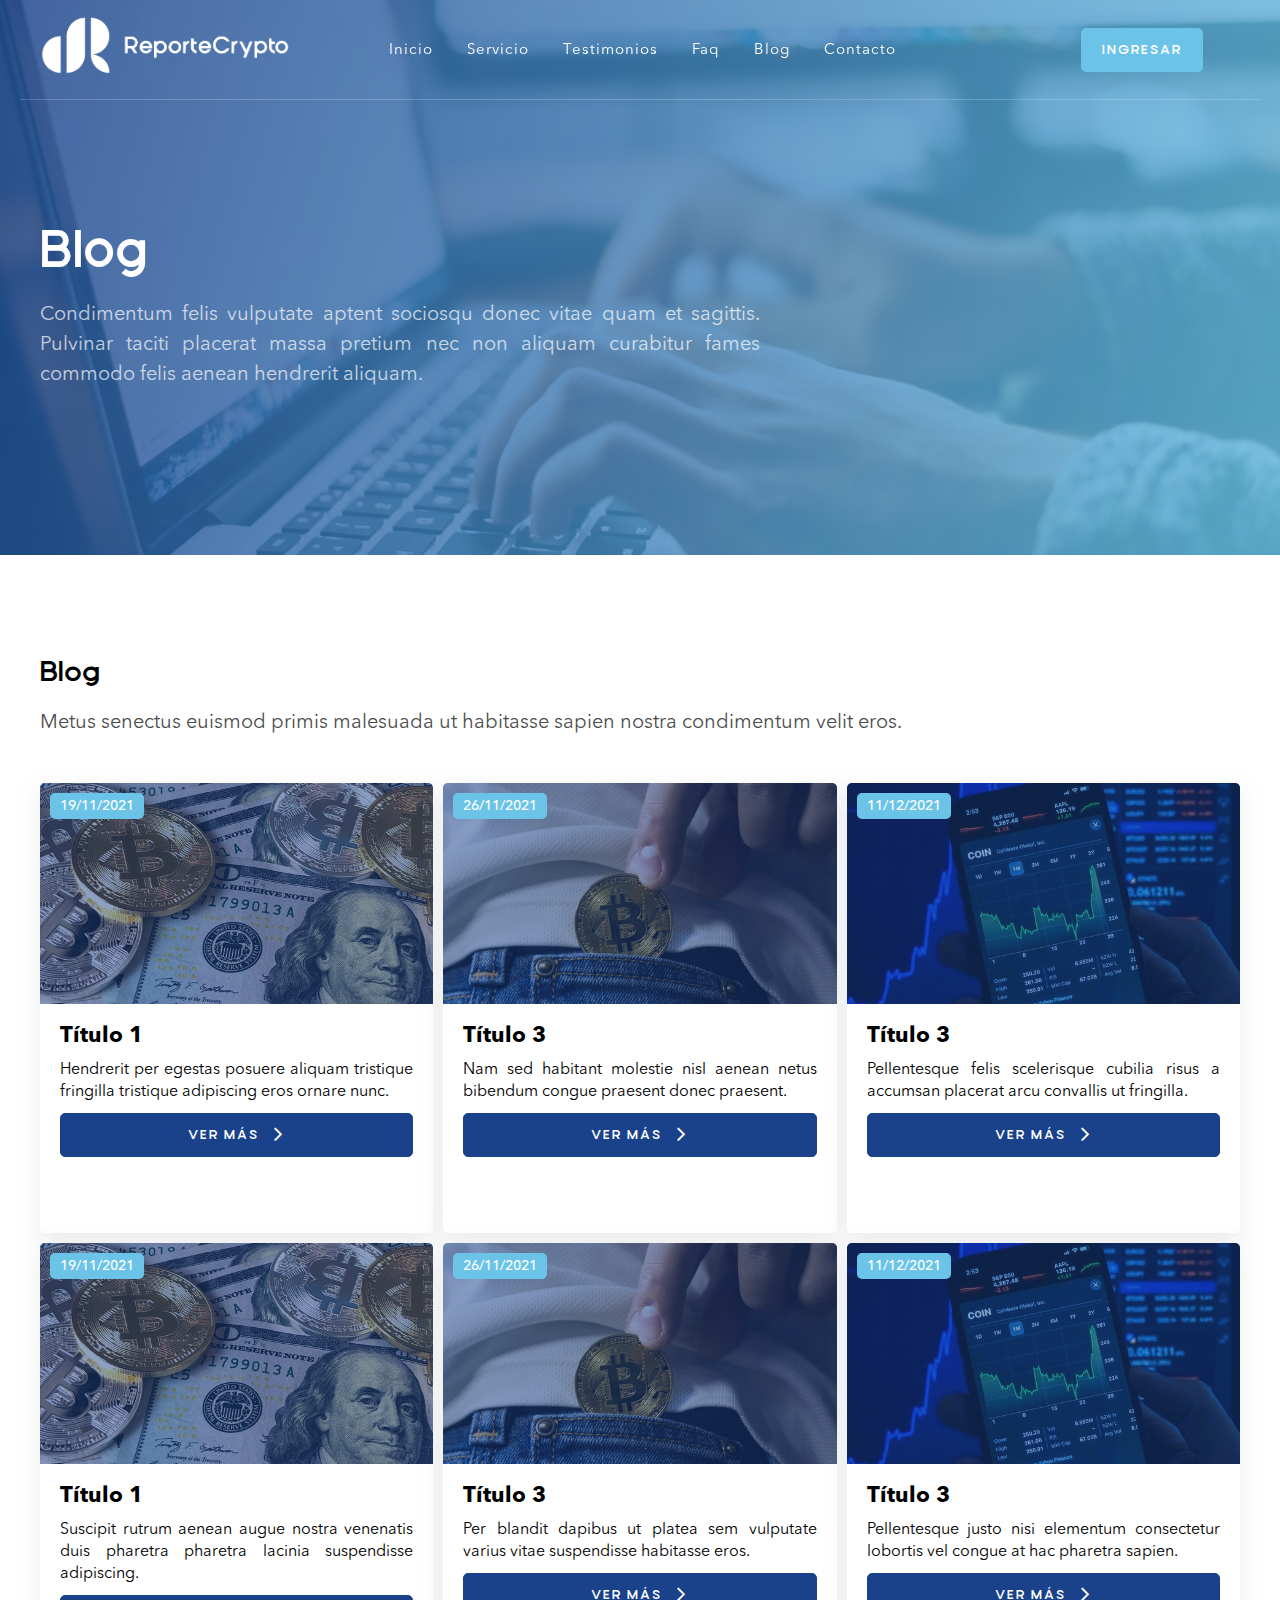
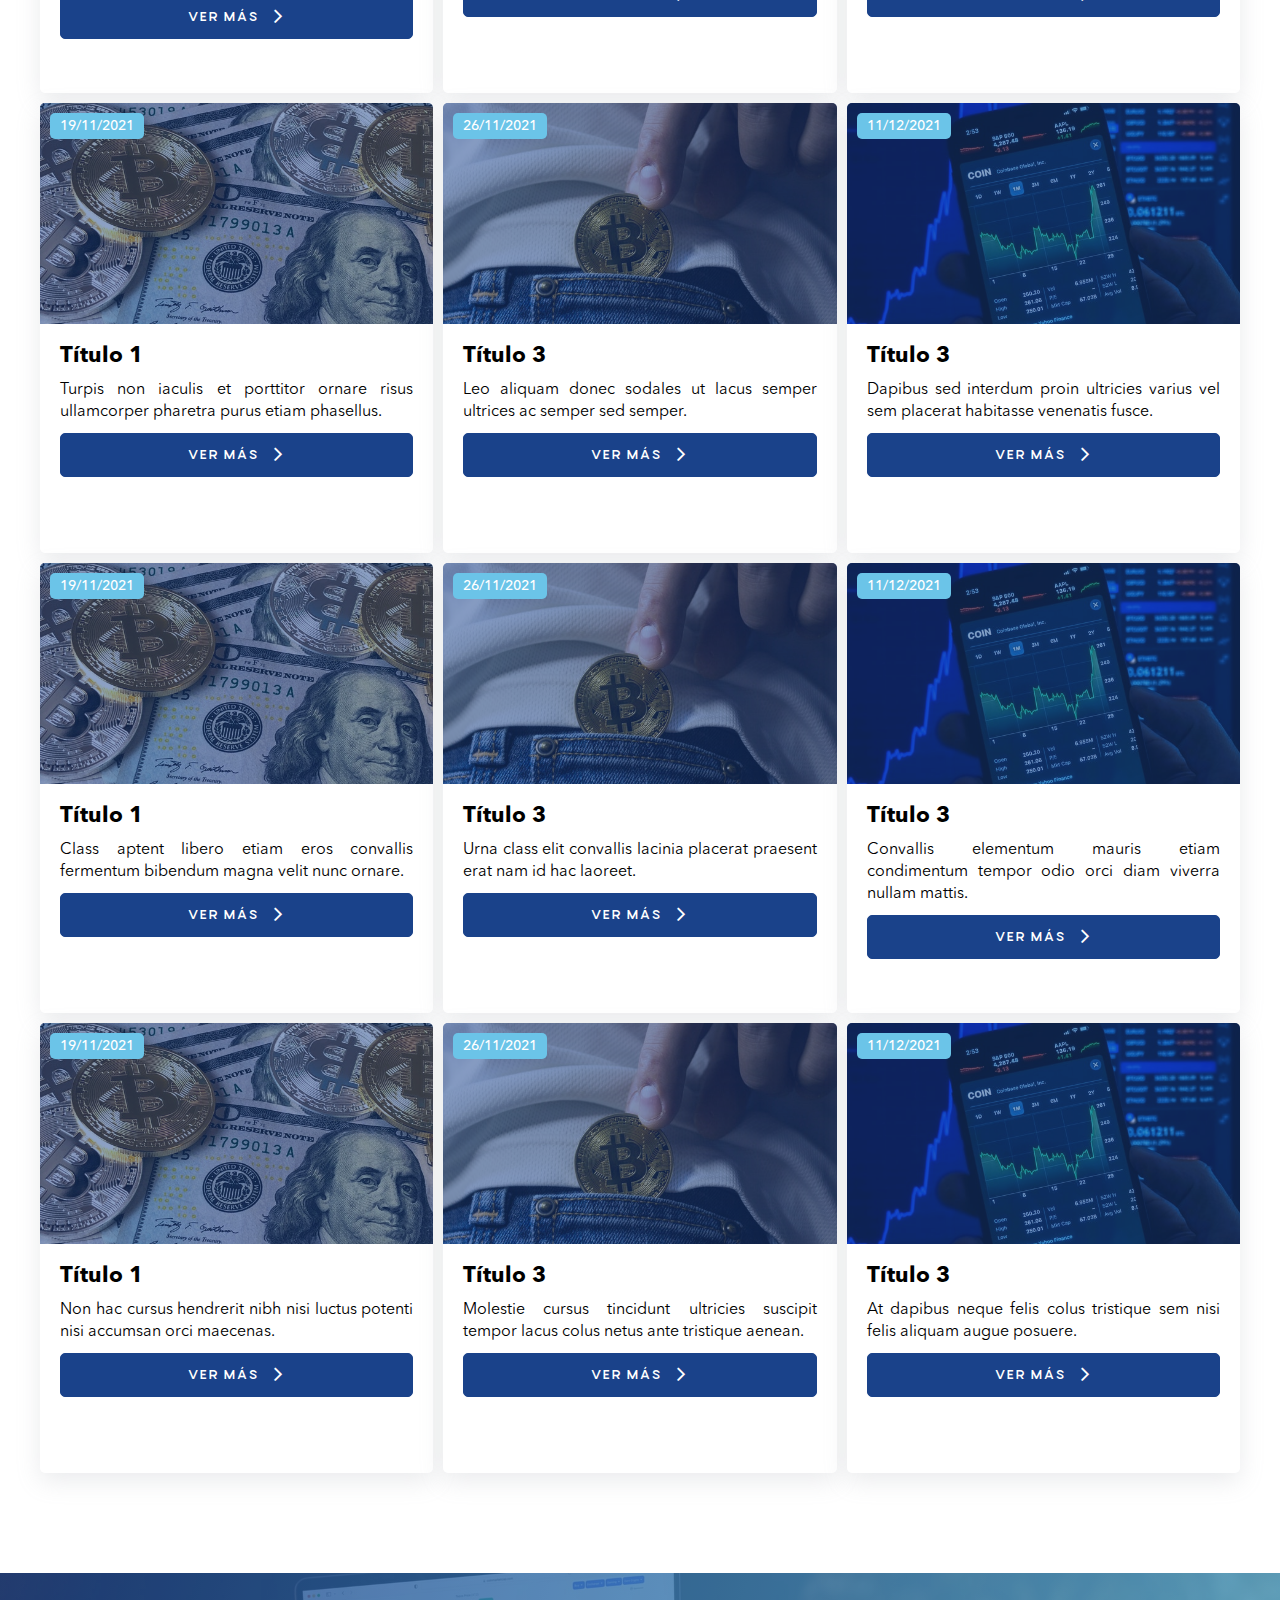
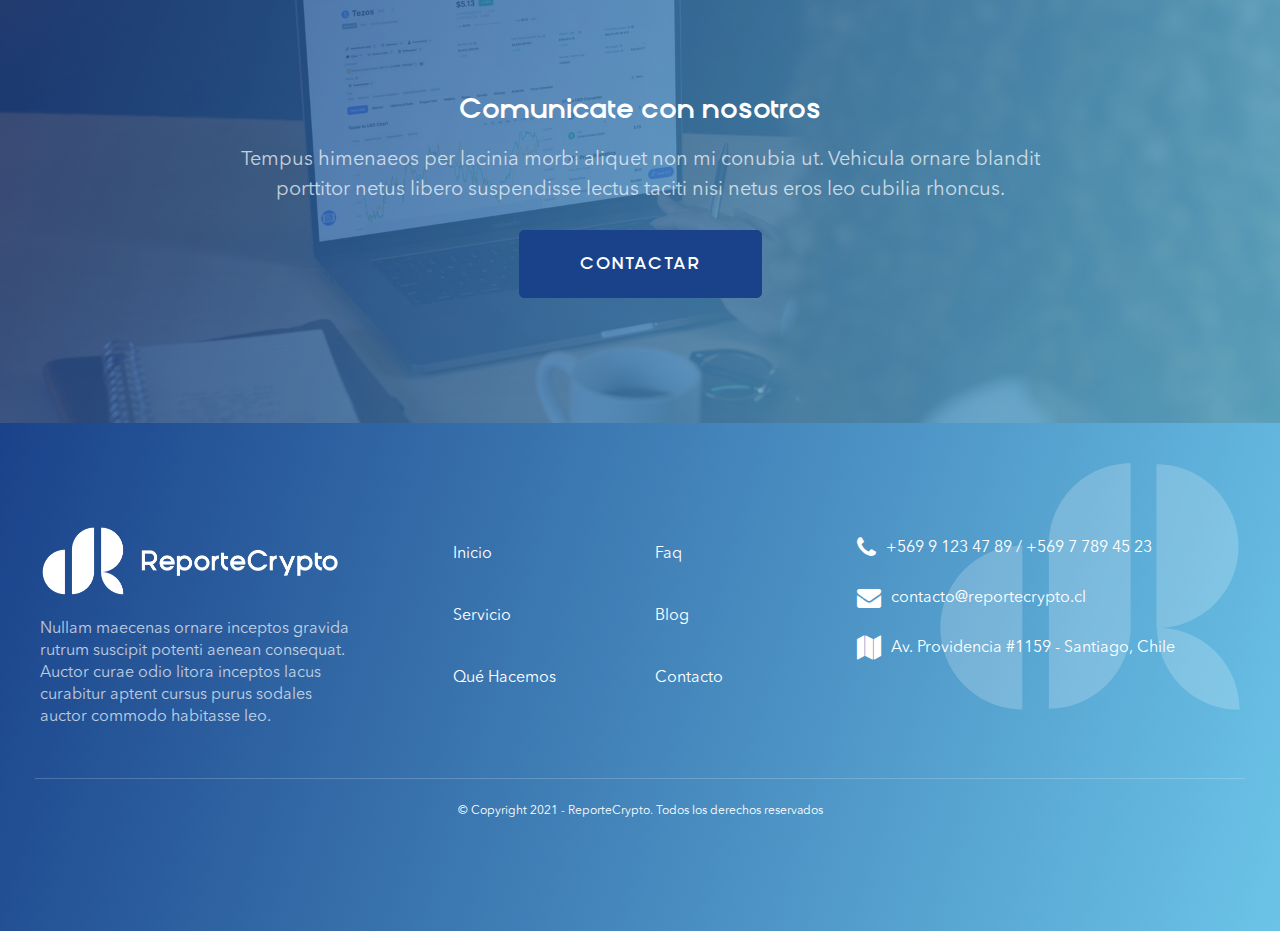
==== commit 738bf4ee: "fix" ====
--- a/blog.html
+++ b/blog.html
@@ -5,9 +5,9 @@
     <meta charset="UTF-8">
     <link href="img/favicon.png" rel="shortcut icon">
     <meta name="viewport" content="width=device-width, initial-scale=1, maximum-scale=1">
-    <link href="css/main.css?v=22534" rel="stylesheet" type="text/css">
+    <link href="css/main.css?v=5000" rel="stylesheet" type="text/css">
     <link href="https://api.mapbox.com/mapbox-gl-js/v1.4.1/mapbox-gl.css" rel="stylesheet">
-    <script src="js/main.js?v=22534" type="text/javascript"></script>
+    <script src="js/main.js?v=5000" type="text/javascript"></script>
     <script src="https://api.mapbox.com/mapbox-gl-js/v1.4.1/mapbox-gl.js"></script>
     <!-- Meta tags facebook-->
     <meta property="og:title" content="#">
@@ -74,7 +74,7 @@
         <div class="section__wrap section__wrap--header"> 
           <div class="section__content">
             <h1 class="section__title">Blog</h1>
-            <p class="section__description">Aptent aliquam lacus sodales a quisque volutpat varius dictumst mauris. Vitae mi pulvinar tempus lobortis sed taciti ullamcorper platea cras integer quisque nostra duis urna.
+            <p class="section__description">Condimentum felis vulputate aptent sociosqu donec vitae quam et sagittis. Pulvinar taciti placerat massa pretium nec non aliquam curabitur fames commodo felis aenean hendrerit aliquam.
             </p>
           </div>
         </div>
@@ -83,7 +83,7 @@
         <div class="section__wrap"> 
           <div class="section__header"> 
             <h4 class="h3 section__title">Blog</h4>
-            <p class="section__description">Ornare congue urna eleifend senectus mauris erat nulla pulvinar libero potenti curabitur.
+            <p class="section__description">Metus senectus euismod primis malesuada ut habitasse sapien nostra condimentum velit eros.
             </p>
           </div>
           <div class="section__body"> 
@@ -96,189 +96,189 @@
                   </div>
                   <div class="article__body"> 
                     <h4 class="article__title">Título 1</h4>
-                    <p class="article__description">Gravida at dictum auctor est a est donec consectetur lacus fringilla pulvinar.
-                    </p><a href="#" class="btn btn--min">Ver más <span class="fa fa-angle-right"> </span></a>
-                  </div>
-                </article>
-              </div>
-              <div class="col-md-4"> 
-                <article class="article--blog">
-                  <div class="article__date">26/11/2021</div>
-                  <div class="article__bg"> 
-                    <div class="bg"> <img src="img/uploads/4.jpeg"></div>
-                  </div>
-                  <div class="article__body"> 
-                    <h4 class="article__title">Título 3</h4>
-                    <p class="article__description">Lacus vehicula mi integer fringilla accumsan convallis metus accumsan dui semper tincidunt.
-                    </p><a href="#" class="btn btn--min">Ver más <span class="fa fa-angle-right"> </span></a>
-                  </div>
-                </article>
-              </div>
-              <div class="col-md-4"> 
-                <article class="article--blog">
-                  <div class="article__date">11/12/2021</div>
-                  <div class="article__bg"> 
-                    <div class="bg"> <img src="img/uploads/5.jpeg"></div>
-                  </div>
-                  <div class="article__body"> 
-                    <h4 class="article__title">Título 3</h4>
-                    <p class="article__description">Dictumst platea hac donec suscipit leo auctor pulvinar hac curae elit sed.
-                    </p><a href="#" class="btn btn--min">Ver más <span class="fa fa-angle-right"> </span></a>
-                  </div>
-                </article>
-              </div>
-              <div class="col-md-4"> 
-                <article class="article--blog">
-                  <div class="article__date">19/11/2021</div>
-                  <div class="article__bg"> 
-                    <div class="bg"> <img src="img/uploads/3.jpeg"></div>
-                  </div>
-                  <div class="article__body"> 
-                    <h4 class="article__title">Título 1</h4>
-                    <p class="article__description">Aliquam senectus augue fermentum ornare egestas sollicitudin quisque vivamus curae luctus nam.
-                    </p><a href="#" class="btn btn--min">Ver más <span class="fa fa-angle-right"> </span></a>
-                  </div>
-                </article>
-              </div>
-              <div class="col-md-4"> 
-                <article class="article--blog">
-                  <div class="article__date">26/11/2021</div>
-                  <div class="article__bg"> 
-                    <div class="bg"> <img src="img/uploads/4.jpeg"></div>
-                  </div>
-                  <div class="article__body"> 
-                    <h4 class="article__title">Título 3</h4>
-                    <p class="article__description">Etiam mauris massa at diam eu vulputate varius lacinia congue quisque vel.
-                    </p><a href="#" class="btn btn--min">Ver más <span class="fa fa-angle-right"> </span></a>
-                  </div>
-                </article>
-              </div>
-              <div class="col-md-4"> 
-                <article class="article--blog">
-                  <div class="article__date">11/12/2021</div>
-                  <div class="article__bg"> 
-                    <div class="bg"> <img src="img/uploads/5.jpeg"></div>
-                  </div>
-                  <div class="article__body"> 
-                    <h4 class="article__title">Título 3</h4>
-                    <p class="article__description">Tincidunt nisl vivamus tempor viverra metus torquent potenti curabitur ac nisi lectus.
-                    </p><a href="#" class="btn btn--min">Ver más <span class="fa fa-angle-right"> </span></a>
-                  </div>
-                </article>
-              </div>
-              <div class="col-md-4"> 
-                <article class="article--blog">
-                  <div class="article__date">19/11/2021</div>
-                  <div class="article__bg"> 
-                    <div class="bg"> <img src="img/uploads/3.jpeg"></div>
-                  </div>
-                  <div class="article__body"> 
-                    <h4 class="article__title">Título 1</h4>
-                    <p class="article__description">Molestie cras enim neque tellus fames eu lobortis tellus inceptos nibh laoreet.
-                    </p><a href="#" class="btn btn--min">Ver más <span class="fa fa-angle-right"> </span></a>
-                  </div>
-                </article>
-              </div>
-              <div class="col-md-4"> 
-                <article class="article--blog">
-                  <div class="article__date">26/11/2021</div>
-                  <div class="article__bg"> 
-                    <div class="bg"> <img src="img/uploads/4.jpeg"></div>
-                  </div>
-                  <div class="article__body"> 
-                    <h4 class="article__title">Título 3</h4>
-                    <p class="article__description">Taciti vulputate convallis accumsan curae vestibulum est class curae aliquam faucibus nulla.
-                    </p><a href="#" class="btn btn--min">Ver más <span class="fa fa-angle-right"> </span></a>
-                  </div>
-                </article>
-              </div>
-              <div class="col-md-4"> 
-                <article class="article--blog">
-                  <div class="article__date">11/12/2021</div>
-                  <div class="article__bg"> 
-                    <div class="bg"> <img src="img/uploads/5.jpeg"></div>
-                  </div>
-                  <div class="article__body"> 
-                    <h4 class="article__title">Título 3</h4>
-                    <p class="article__description">Donec sollicitudin ante suspendisse cubilia torquent commodo faucibus facilisis maecenas luctus placerat.
-                    </p><a href="#" class="btn btn--min">Ver más <span class="fa fa-angle-right"> </span></a>
-                  </div>
-                </article>
-              </div>
-              <div class="col-md-4"> 
-                <article class="article--blog">
-                  <div class="article__date">19/11/2021</div>
-                  <div class="article__bg"> 
-                    <div class="bg"> <img src="img/uploads/3.jpeg"></div>
-                  </div>
-                  <div class="article__body"> 
-                    <h4 class="article__title">Título 1</h4>
-                    <p class="article__description">Sollicitudin pulvinar quisque sociosqu porttitor bibendum nunc luctus mattis metus eget vel.
-                    </p><a href="#" class="btn btn--min">Ver más <span class="fa fa-angle-right"> </span></a>
-                  </div>
-                </article>
-              </div>
-              <div class="col-md-4"> 
-                <article class="article--blog">
-                  <div class="article__date">26/11/2021</div>
-                  <div class="article__bg"> 
-                    <div class="bg"> <img src="img/uploads/4.jpeg"></div>
-                  </div>
-                  <div class="article__body"> 
-                    <h4 class="article__title">Título 3</h4>
-                    <p class="article__description">Primis praesent varius sollicitudin ornare imperdiet in posuere fermentum justo leo tempus.
-                    </p><a href="#" class="btn btn--min">Ver más <span class="fa fa-angle-right"> </span></a>
-                  </div>
-                </article>
-              </div>
-              <div class="col-md-4"> 
-                <article class="article--blog">
-                  <div class="article__date">11/12/2021</div>
-                  <div class="article__bg"> 
-                    <div class="bg"> <img src="img/uploads/5.jpeg"></div>
-                  </div>
-                  <div class="article__body"> 
-                    <h4 class="article__title">Título 3</h4>
-                    <p class="article__description">Nullam morbi etiam fringilla laoreet ornare egestas enim non sem donec senectus.
-                    </p><a href="#" class="btn btn--min">Ver más <span class="fa fa-angle-right"> </span></a>
-                  </div>
-                </article>
-              </div>
-              <div class="col-md-4"> 
-                <article class="article--blog">
-                  <div class="article__date">19/11/2021</div>
-                  <div class="article__bg"> 
-                    <div class="bg"> <img src="img/uploads/3.jpeg"></div>
-                  </div>
-                  <div class="article__body"> 
-                    <h4 class="article__title">Título 1</h4>
-                    <p class="article__description">Fringilla aenean auctor euismod at scelerisque dictum proin ut torquent neque egestas.
-                    </p><a href="#" class="btn btn--min">Ver más <span class="fa fa-angle-right"> </span></a>
-                  </div>
-                </article>
-              </div>
-              <div class="col-md-4"> 
-                <article class="article--blog">
-                  <div class="article__date">26/11/2021</div>
-                  <div class="article__bg"> 
-                    <div class="bg"> <img src="img/uploads/4.jpeg"></div>
-                  </div>
-                  <div class="article__body"> 
-                    <h4 class="article__title">Título 3</h4>
-                    <p class="article__description">Nec phasellus fames urna porta etiam consequat nullam arcu tortor egestas justo.
-                    </p><a href="#" class="btn btn--min">Ver más <span class="fa fa-angle-right"> </span></a>
-                  </div>
-                </article>
-              </div>
-              <div class="col-md-4"> 
-                <article class="article--blog">
-                  <div class="article__date">11/12/2021</div>
-                  <div class="article__bg"> 
-                    <div class="bg"> <img src="img/uploads/5.jpeg"></div>
-                  </div>
-                  <div class="article__body"> 
-                    <h4 class="article__title">Título 3</h4>
-                    <p class="article__description">Risus auctor velit commodo tellus eros augue tempus nisi cubilia sociosqu eros.
+                    <p class="article__description">Hendrerit per egestas posuere aliquam tristique fringilla tristique adipiscing eros ornare nunc.
+                    </p><a href="#" class="btn btn--min">Ver más <span class="fa fa-angle-right"> </span></a>
+                  </div>
+                </article>
+              </div>
+              <div class="col-md-4"> 
+                <article class="article--blog">
+                  <div class="article__date">26/11/2021</div>
+                  <div class="article__bg"> 
+                    <div class="bg"> <img src="img/uploads/4.jpeg"></div>
+                  </div>
+                  <div class="article__body"> 
+                    <h4 class="article__title">Título 3</h4>
+                    <p class="article__description">Nam sed habitant molestie nisl aenean netus bibendum congue praesent donec praesent.
+                    </p><a href="#" class="btn btn--min">Ver más <span class="fa fa-angle-right"> </span></a>
+                  </div>
+                </article>
+              </div>
+              <div class="col-md-4"> 
+                <article class="article--blog">
+                  <div class="article__date">11/12/2021</div>
+                  <div class="article__bg"> 
+                    <div class="bg"> <img src="img/uploads/5.jpeg"></div>
+                  </div>
+                  <div class="article__body"> 
+                    <h4 class="article__title">Título 3</h4>
+                    <p class="article__description">Pellentesque felis scelerisque cubilia risus a accumsan placerat arcu convallis ut fringilla.
+                    </p><a href="#" class="btn btn--min">Ver más <span class="fa fa-angle-right"> </span></a>
+                  </div>
+                </article>
+              </div>
+              <div class="col-md-4"> 
+                <article class="article--blog">
+                  <div class="article__date">19/11/2021</div>
+                  <div class="article__bg"> 
+                    <div class="bg"> <img src="img/uploads/3.jpeg"></div>
+                  </div>
+                  <div class="article__body"> 
+                    <h4 class="article__title">Título 1</h4>
+                    <p class="article__description">Suscipit rutrum aenean augue nostra venenatis duis pharetra pharetra lacinia suspendisse adipiscing.
+                    </p><a href="#" class="btn btn--min">Ver más <span class="fa fa-angle-right"> </span></a>
+                  </div>
+                </article>
+              </div>
+              <div class="col-md-4"> 
+                <article class="article--blog">
+                  <div class="article__date">26/11/2021</div>
+                  <div class="article__bg"> 
+                    <div class="bg"> <img src="img/uploads/4.jpeg"></div>
+                  </div>
+                  <div class="article__body"> 
+                    <h4 class="article__title">Título 3</h4>
+                    <p class="article__description">Per blandit dapibus ut platea sem vulputate varius vitae suspendisse habitasse eros.
+                    </p><a href="#" class="btn btn--min">Ver más <span class="fa fa-angle-right"> </span></a>
+                  </div>
+                </article>
+              </div>
+              <div class="col-md-4"> 
+                <article class="article--blog">
+                  <div class="article__date">11/12/2021</div>
+                  <div class="article__bg"> 
+                    <div class="bg"> <img src="img/uploads/5.jpeg"></div>
+                  </div>
+                  <div class="article__body"> 
+                    <h4 class="article__title">Título 3</h4>
+                    <p class="article__description">Pellentesque justo nisi elementum consectetur lobortis vel congue at hac pharetra sapien.
+                    </p><a href="#" class="btn btn--min">Ver más <span class="fa fa-angle-right"> </span></a>
+                  </div>
+                </article>
+              </div>
+              <div class="col-md-4"> 
+                <article class="article--blog">
+                  <div class="article__date">19/11/2021</div>
+                  <div class="article__bg"> 
+                    <div class="bg"> <img src="img/uploads/3.jpeg"></div>
+                  </div>
+                  <div class="article__body"> 
+                    <h4 class="article__title">Título 1</h4>
+                    <p class="article__description">Turpis non iaculis et porttitor ornare risus ullamcorper pharetra purus etiam phasellus.
+                    </p><a href="#" class="btn btn--min">Ver más <span class="fa fa-angle-right"> </span></a>
+                  </div>
+                </article>
+              </div>
+              <div class="col-md-4"> 
+                <article class="article--blog">
+                  <div class="article__date">26/11/2021</div>
+                  <div class="article__bg"> 
+                    <div class="bg"> <img src="img/uploads/4.jpeg"></div>
+                  </div>
+                  <div class="article__body"> 
+                    <h4 class="article__title">Título 3</h4>
+                    <p class="article__description">Leo aliquam donec sodales ut lacus semper ultrices ac semper sed semper.
+                    </p><a href="#" class="btn btn--min">Ver más <span class="fa fa-angle-right"> </span></a>
+                  </div>
+                </article>
+              </div>
+              <div class="col-md-4"> 
+                <article class="article--blog">
+                  <div class="article__date">11/12/2021</div>
+                  <div class="article__bg"> 
+                    <div class="bg"> <img src="img/uploads/5.jpeg"></div>
+                  </div>
+                  <div class="article__body"> 
+                    <h4 class="article__title">Título 3</h4>
+                    <p class="article__description">Dapibus sed interdum proin ultricies varius vel sem placerat habitasse venenatis fusce.
+                    </p><a href="#" class="btn btn--min">Ver más <span class="fa fa-angle-right"> </span></a>
+                  </div>
+                </article>
+              </div>
+              <div class="col-md-4"> 
+                <article class="article--blog">
+                  <div class="article__date">19/11/2021</div>
+                  <div class="article__bg"> 
+                    <div class="bg"> <img src="img/uploads/3.jpeg"></div>
+                  </div>
+                  <div class="article__body"> 
+                    <h4 class="article__title">Título 1</h4>
+                    <p class="article__description">Class aptent libero etiam eros convallis fermentum bibendum magna velit nunc ornare.
+                    </p><a href="#" class="btn btn--min">Ver más <span class="fa fa-angle-right"> </span></a>
+                  </div>
+                </article>
+              </div>
+              <div class="col-md-4"> 
+                <article class="article--blog">
+                  <div class="article__date">26/11/2021</div>
+                  <div class="article__bg"> 
+                    <div class="bg"> <img src="img/uploads/4.jpeg"></div>
+                  </div>
+                  <div class="article__body"> 
+                    <h4 class="article__title">Título 3</h4>
+                    <p class="article__description">Urna class elit convallis lacinia placerat praesent erat nam id hac laoreet.
+                    </p><a href="#" class="btn btn--min">Ver más <span class="fa fa-angle-right"> </span></a>
+                  </div>
+                </article>
+              </div>
+              <div class="col-md-4"> 
+                <article class="article--blog">
+                  <div class="article__date">11/12/2021</div>
+                  <div class="article__bg"> 
+                    <div class="bg"> <img src="img/uploads/5.jpeg"></div>
+                  </div>
+                  <div class="article__body"> 
+                    <h4 class="article__title">Título 3</h4>
+                    <p class="article__description">Convallis elementum mauris etiam condimentum tempor odio orci diam viverra nullam mattis.
+                    </p><a href="#" class="btn btn--min">Ver más <span class="fa fa-angle-right"> </span></a>
+                  </div>
+                </article>
+              </div>
+              <div class="col-md-4"> 
+                <article class="article--blog">
+                  <div class="article__date">19/11/2021</div>
+                  <div class="article__bg"> 
+                    <div class="bg"> <img src="img/uploads/3.jpeg"></div>
+                  </div>
+                  <div class="article__body"> 
+                    <h4 class="article__title">Título 1</h4>
+                    <p class="article__description">Non hac cursus hendrerit nibh nisi luctus potenti nisi accumsan orci maecenas.
+                    </p><a href="#" class="btn btn--min">Ver más <span class="fa fa-angle-right"> </span></a>
+                  </div>
+                </article>
+              </div>
+              <div class="col-md-4"> 
+                <article class="article--blog">
+                  <div class="article__date">26/11/2021</div>
+                  <div class="article__bg"> 
+                    <div class="bg"> <img src="img/uploads/4.jpeg"></div>
+                  </div>
+                  <div class="article__body"> 
+                    <h4 class="article__title">Título 3</h4>
+                    <p class="article__description">Molestie cursus tincidunt ultricies suscipit tempor lacus colus netus ante tristique aenean.
+                    </p><a href="#" class="btn btn--min">Ver más <span class="fa fa-angle-right"> </span></a>
+                  </div>
+                </article>
+              </div>
+              <div class="col-md-4"> 
+                <article class="article--blog">
+                  <div class="article__date">11/12/2021</div>
+                  <div class="article__bg"> 
+                    <div class="bg"> <img src="img/uploads/5.jpeg"></div>
+                  </div>
+                  <div class="article__body"> 
+                    <h4 class="article__title">Título 3</h4>
+                    <p class="article__description">At dapibus neque felis colus tristique sem nisi felis aliquam augue posuere.
                     </p><a href="#" class="btn btn--min">Ver más <span class="fa fa-angle-right"> </span></a>
                   </div>
                 </article>
@@ -293,7 +293,7 @@
         </div>
         <div class="section__body"> 
           <h4 class="h3 section__title">Comunicate con nosotros </h4>
-          <p class="section__description">Condimentum urna viverra auctor est litora risus quam felis ut. Aliquam velit leo cubilia hendrerit rhoncus lacus eros gravida cubilia duis odio id sociosqu tincidunt.
+          <p class="section__description">Tempus himenaeos per lacinia morbi aliquet non mi conubia ut. Vehicula ornare blandit porttitor netus libero suspendisse lectus taciti nisi netus eros leo cubilia rhoncus.
           </p><a href="contact.html" class="btn">Contactar</a>
         </div>
       </section>
@@ -306,7 +306,7 @@
             <div class="col-md-4">	
               <div class="footer__content">
                 <div class="footer__logo"> <a href="#"><img src="img/icons/logo-white.png"></a></div>
-                <p class="footer__description">Magna accumsan donec blandit aptent consequat ullamcorper luctus metus nisl. Class quam leo porta nibh inceptos himenaeos bibendum hac mauris ullamcorper nulla massa lacus est.
+                <p class="footer__description">Nullam maecenas ornare inceptos gravida rutrum suscipit potenti aenean consequat. Auctor curae odio litora inceptos lacus curabitur aptent cursus purus sodales auctor commodo habitasse leo.
                 </p>
               </div>
             </div>
--- a/css/main.css
+++ b/css/main.css
@@ -1,6 +1,4375 @@
-.clearfix:after,.clearfix:before{content:" ";display:table}.clearfix:after{clear:both}.pull-right{float:right!important}.pull-left{float:left!important}.hide{display:none!important}.show{display:block!important}.invisible{visibility:hidden}.hidden{display:none!important}.affix{position:fixed}*,body{margin:0}*{padding:0;border:0;outline:0;-moz-box-sizing:border-box;box-sizing:border-box}html{min-height:100%;position:relative}body{-webkit-font-smoothing:antialiased;background:#fff}body,button,input,select,textarea{font-family:'Avenir Next',sans-serif;font-size:16px;line-height:22px;color:#000}a,button,input,select,textarea{transition:.2s ease}a{color:#1a428a;text-decoration:none}a.a-classic{text-decoration:underline}a:hover,button:hover,input[type=checkbox]:hover,input[type=radio]:hover,label:hover,select:hover{cursor:pointer}.h1,.h2,.h3,.h4,.h5,h1,h2,h3,h4,h5{margin-bottom:10px;font-family:'Avenir Next',sans-serif;font-weight:500}.cols>div,.form__considerations p,p{margin-bottom:10px}.h1,h1{font-size:38px;line-height:42px}@media (min-width:960px){.h1,h1{font-size:54px;line-height:60px}}.h2,h2{font-size:30px;line-height:33px}@media (min-width:720px){.h2,h2{font-size:38px;line-height:42px}}.h3,h3{font-size:22px;line-height:25px}@media (min-width:480px){.h3,h3{font-size:30px;line-height:33px}}.h4,h4{font-size:18px;line-height:25px}@media (min-width:480px){.h4,h4{font-size:22px;line-height:25px}}.h5,h5{font-size:14px;line-height:16px}ol,ul{list-style-type:none}img{width:auto;height:auto;margin:0 auto}img,svg{display:block;max-width:100%}.col-lg-1,.col-lg-10,.col-lg-11,.col-lg-12,.col-lg-2,.col-lg-3,.col-lg-4,.col-lg-5,.col-lg-6,.col-lg-7,.col-lg-8,.col-lg-9,.col-md-1,.col-md-10,.col-md-11,.col-md-12,.col-md-2,.col-md-3,.col-md-4,.col-md-5,.col-md-6,.col-md-7,.col-md-8,.col-md-9,.col-sm-1,.col-sm-10,.col-sm-11,.col-sm-12,.col-sm-2,.col-sm-3,.col-sm-4,.col-sm-5,.col-sm-6,.col-sm-7,.col-sm-8,.col-sm-9,.col-xs-1,.col-xs-10,.col-xs-11,.col-xs-12,.col-xs-2,.col-xs-3,.col-xs-4,.col-xs-5,.col-xs-6,.col-xs-7,.col-xs-8,.col-xs-9{position:relative;min-height:1px;padding-left:5px;padding-right:5px}.cols,.row{margin-left:-5px;margin-right:-5px}.row:after,.row:before{content:" ";display:table}.row:after{clear:both}.cols.cols-gutter-0:after,.cols.cols-gutter-0:before,.cols:after,.cols:before{content:" ";display:table}.cols.cols-gutter-0:after,.cols:after{clear:both}.cols>div{-moz-box-sizing:border-box;box-sizing:border-box}.cols:last-child{margin-bottom:-10px}.cols.cols-gutter-0,.cols.cols-gutter-1,.cols.cols-gutter-buttons{margin-left:0;margin-right:0}.cols.cols-gutter-0>div{padding-left:0;padding-right:0;margin-bottom:0}.cols.cols-gutter-0:last-child,.cols.cols-gutter-1>div:last-child{margin-bottom:0}.cols.cols-gutter-1:after,.cols.cols-gutter-1:before{content:" ";display:table}.cols.cols-gutter-1:after{clear:both}.cols.cols-gutter-1>div{padding-left:0;padding-right:0;margin-bottom:5px}@media (min-width:960px){.cols.cols-gutter-1>div{padding-left:5px;padding-right:5px;margin-bottom:5px}.cols.cols-gutter-1>div:last-child{margin-bottom:5px}}.cols.cols-gutter-buttons:after,.cols.cols-gutter-buttons:before{content:" ";display:table}.cols.cols-gutter-buttons:after{clear:both}.cols.cols-gutter-buttons>div{padding-left:0;padding-right:4px;margin-bottom:10px}.cols.cols-gutter-buttons>div:last-child{padding-right:0}@media (min-width:960px){.cols.cols-gutter-2{margin-left:-10px;margin-right:-10px}.cols.cols-gutter-2:after,.cols.cols-gutter-2:before{content:" ";display:table}.cols.cols-gutter-2:after{clear:both}.cols.cols-gutter-2>div{padding-left:10px;padding-right:10px;margin-bottom:20px}.cols.cols-gutter-2:last-child{margin-bottom:-20px}}@media (max-width:960px){.cols.cols-scroll{overflow:auto;-webkit-overflow-scrolling:touch;white-space:nowrap;margin:0 -20px -20px;padding:0 20px 20px}.cols.cols-scroll>div{display:inline-block;vertical-align:top;width:320px;white-space:normal;margin:0;padding:0 10px 0 0}.cols.cols-scroll>div:last-child{margin-right:15px}.cols.cols-gutter-min{margin-left:0;margin-right:0}.cols.cols-gutter-min:after,.cols.cols-gutter-min:before{content:" ";display:table}.cols.cols-gutter-min:after{clear:both}.cols.cols-gutter-min>div{padding-left:5px;padding-right:5px;margin-bottom:10px}.cols.cols-gutter-min:last-child{margin-bottom:10px}}@media (max-width:1200px){.cols.cols-scroll-limit{overflow:auto;-webkit-overflow-scrolling:touch;white-space:nowrap;margin:0 -20px -20px;padding:0 20px 20px}.cols.cols-scroll-limit>div{display:inline-block;vertical-align:top;width:300px;white-space:normal;margin:0;padding:0 10px 0 0}.cols.cols-scroll-limit>div:last-child{margin-right:15px}.cols.cols-gutter-min{margin-left:0;margin-right:0}.cols.cols-gutter-min:after,.cols.cols-gutter-min:before{content:" ";display:table}.cols.cols-gutter-min:after{clear:both}.cols.cols-gutter-min>div{padding-left:5px;padding-right:5px;margin-bottom:10px}.cols.cols-gutter-min:last-child{margin-bottom:10px}}@media (max-width:960px) and (min-width:960px){.cols.cols-scroll{margin-right:-40px}}@media (max-width:1200px) and (min-width:720px){.cols.cols-scroll-limit{margin-right:-40px}}.col-xs-1,.col-xs-10,.col-xs-11,.col-xs-12,.col-xs-2,.col-xs-3,.col-xs-4,.col-xs-5,.col-xs-6,.col-xs-7,.col-xs-8,.col-xs-9{float:left}.col-xs-12{width:100%}.col-xs-11{width:91.66666666666666%}.col-xs-10{width:83.33333333333334%}.col-xs-9{width:75%}.col-xs-8{width:66.66666666666666%}.col-xs-7{width:58.333333333333336%}.col-xs-6{width:50%}.col-xs-5{width:41.66666666666667%}.col-xs-4{width:33.33333333333333%}.col-xs-3{width:25%}.col-xs-2{width:16.666666666666664%}.col-xs-1{width:8.333333333333332%}.col-xs-pull-12{right:100%}.col-xs-pull-11{right:91.66666666666666%}.col-xs-pull-10{right:83.33333333333334%}.col-xs-pull-9{right:75%}.col-xs-pull-8{right:66.66666666666666%}.col-xs-pull-7{right:58.333333333333336%}.col-xs-pull-6{right:50%}.col-xs-pull-5{right:41.66666666666667%}.col-xs-pull-4{right:33.33333333333333%}.col-xs-pull-3{right:25%}.col-xs-pull-2{right:16.666666666666664%}.col-xs-pull-1{right:8.333333333333332%}.col-xs-pull-0{right:auto}.col-xs-push-12{left:100%}.col-xs-push-11{left:91.66666666666666%}.col-xs-push-10{left:83.33333333333334%}.col-xs-push-9{left:75%}.col-xs-push-8{left:66.66666666666666%}.col-xs-push-7{left:58.333333333333336%}.col-xs-push-6{left:50%}.col-xs-push-5{left:41.66666666666667%}.col-xs-push-4{left:33.33333333333333%}.col-xs-push-3{left:25%}.col-xs-push-2{left:16.666666666666664%}.col-xs-push-1{left:8.333333333333332%}.col-xs-push-0{left:auto}.col-xs-offset-12{margin-left:100%}.col-xs-offset-11{margin-left:91.66666666666666%}.col-xs-offset-10{margin-left:83.33333333333334%}.col-xs-offset-9{margin-left:75%}.col-xs-offset-8{margin-left:66.66666666666666%}.col-xs-offset-7{margin-left:58.333333333333336%}.col-xs-offset-6{margin-left:50%}.col-xs-offset-5{margin-left:41.66666666666667%}.col-xs-offset-4{margin-left:33.33333333333333%}.col-xs-offset-3{margin-left:25%}.col-xs-offset-2{margin-left:16.666666666666664%}.col-xs-offset-1{margin-left:8.333333333333332%}.col-xs-offset-0{margin-left:0}@media (min-width:480px){.col-sm-1,.col-sm-10,.col-sm-11,.col-sm-12,.col-sm-2,.col-sm-3,.col-sm-4,.col-sm-5,.col-sm-6,.col-sm-7,.col-sm-8,.col-sm-9{float:left}.col-sm-12{width:100%}.col-sm-11{width:91.66666666666666%}.col-sm-10{width:83.33333333333334%}.col-sm-9{width:75%}.col-sm-8{width:66.66666666666666%}.col-sm-7{width:58.333333333333336%}.col-sm-6{width:50%}.col-sm-5{width:41.66666666666667%}.col-sm-4{width:33.33333333333333%}.col-sm-3{width:25%}.col-sm-2{width:16.666666666666664%}.col-sm-1{width:8.333333333333332%}.col-sm-pull-12{right:100%}.col-sm-pull-11{right:91.66666666666666%}.col-sm-pull-10{right:83.33333333333334%}.col-sm-pull-9{right:75%}.col-sm-pull-8{right:66.66666666666666%}.col-sm-pull-7{right:58.333333333333336%}.col-sm-pull-6{right:50%}.col-sm-pull-5{right:41.66666666666667%}.col-sm-pull-4{right:33.33333333333333%}.col-sm-pull-3{right:25%}.col-sm-pull-2{right:16.666666666666664%}.col-sm-pull-1{right:8.333333333333332%}.col-sm-pull-0{right:auto}.col-sm-push-12{left:100%}.col-sm-push-11{left:91.66666666666666%}.col-sm-push-10{left:83.33333333333334%}.col-sm-push-9{left:75%}.col-sm-push-8{left:66.66666666666666%}.col-sm-push-7{left:58.333333333333336%}.col-sm-push-6{left:50%}.col-sm-push-5{left:41.66666666666667%}.col-sm-push-4{left:33.33333333333333%}.col-sm-push-3{left:25%}.col-sm-push-2{left:16.666666666666664%}.col-sm-push-1{left:8.333333333333332%}.col-sm-push-0{left:auto}.col-sm-offset-12{margin-left:100%}.col-sm-offset-11{margin-left:91.66666666666666%}.col-sm-offset-10{margin-left:83.33333333333334%}.col-sm-offset-9{margin-left:75%}.col-sm-offset-8{margin-left:66.66666666666666%}.col-sm-offset-7{margin-left:58.333333333333336%}.col-sm-offset-6{margin-left:50%}.col-sm-offset-5{margin-left:41.66666666666667%}.col-sm-offset-4{margin-left:33.33333333333333%}.col-sm-offset-3{margin-left:25%}.col-sm-offset-2{margin-left:16.666666666666664%}.col-sm-offset-1{margin-left:8.333333333333332%}.col-sm-offset-0{margin-left:0}}@media (min-width:720px){.col-md-1,.col-md-10,.col-md-11,.col-md-12,.col-md-2,.col-md-3,.col-md-4,.col-md-5,.col-md-6,.col-md-7,.col-md-8,.col-md-9{float:left}.col-md-12{width:100%}.col-md-11{width:91.66666666666666%}.col-md-10{width:83.33333333333334%}.col-md-9{width:75%}.col-md-8{width:66.66666666666666%}.col-md-7{width:58.333333333333336%}.col-md-6{width:50%}.col-md-5{width:41.66666666666667%}.col-md-4{width:33.33333333333333%}.col-md-3{width:25%}.col-md-2{width:16.666666666666664%}.col-md-1{width:8.333333333333332%}.col-md-pull-12{right:100%}.col-md-pull-11{right:91.66666666666666%}.col-md-pull-10{right:83.33333333333334%}.col-md-pull-9{right:75%}.col-md-pull-8{right:66.66666666666666%}.col-md-pull-7{right:58.333333333333336%}.col-md-pull-6{right:50%}.col-md-pull-5{right:41.66666666666667%}.col-md-pull-4{right:33.33333333333333%}.col-md-pull-3{right:25%}.col-md-pull-2{right:16.666666666666664%}.col-md-pull-1{right:8.333333333333332%}.col-md-pull-0{right:auto}.col-md-push-12{left:100%}.col-md-push-11{left:91.66666666666666%}.col-md-push-10{left:83.33333333333334%}.col-md-push-9{left:75%}.col-md-push-8{left:66.66666666666666%}.col-md-push-7{left:58.333333333333336%}.col-md-push-6{left:50%}.col-md-push-5{left:41.66666666666667%}.col-md-push-4{left:33.33333333333333%}.col-md-push-3{left:25%}.col-md-push-2{left:16.666666666666664%}.col-md-push-1{left:8.333333333333332%}.col-md-push-0{left:auto}.col-md-offset-12{margin-left:100%}.col-md-offset-11{margin-left:91.66666666666666%}.col-md-offset-10{margin-left:83.33333333333334%}.col-md-offset-9{margin-left:75%}.col-md-offset-8{margin-left:66.66666666666666%}.col-md-offset-7{margin-left:58.333333333333336%}.col-md-offset-6{margin-left:50%}.col-md-offset-5{margin-left:41.66666666666667%}.col-md-offset-4{margin-left:33.33333333333333%}.col-md-offset-3{margin-left:25%}.col-md-offset-2{margin-left:16.666666666666664%}.col-md-offset-1{margin-left:8.333333333333332%}.col-md-offset-0{margin-left:0}}@media (min-width:960px){.col-lg-1,.col-lg-10,.col-lg-11,.col-lg-12,.col-lg-2,.col-lg-3,.col-lg-4,.col-lg-5,.col-lg-6,.col-lg-7,.col-lg-8,.col-lg-9{float:left}.col-lg-12{width:100%}.col-lg-11{width:91.66666666666666%}.col-lg-10{width:83.33333333333334%}.col-lg-9{width:75%}.col-lg-8{width:66.66666666666666%}.col-lg-7{width:58.333333333333336%}.col-lg-6{width:50%}.col-lg-5{width:41.66666666666667%}.col-lg-4{width:33.33333333333333%}.col-lg-3{width:25%}.col-lg-2{width:16.666666666666664%}.col-lg-1{width:8.333333333333332%}.col-lg-pull-12{right:100%}.col-lg-pull-11{right:91.66666666666666%}.col-lg-pull-10{right:83.33333333333334%}.col-lg-pull-9{right:75%}.col-lg-pull-8{right:66.66666666666666%}.col-lg-pull-7{right:58.333333333333336%}.col-lg-pull-6{right:50%}.col-lg-pull-5{right:41.66666666666667%}.col-lg-pull-4{right:33.33333333333333%}.col-lg-pull-3{right:25%}.col-lg-pull-2{right:16.666666666666664%}.col-lg-pull-1{right:8.333333333333332%}.col-lg-pull-0{right:auto}.col-lg-push-12{left:100%}.col-lg-push-11{left:91.66666666666666%}.col-lg-push-10{left:83.33333333333334%}.col-lg-push-9{left:75%}.col-lg-push-8{left:66.66666666666666%}.col-lg-push-7{left:58.333333333333336%}.col-lg-push-6{left:50%}.col-lg-push-5{left:41.66666666666667%}.col-lg-push-4{left:33.33333333333333%}.col-lg-push-3{left:25%}.col-lg-push-2{left:16.666666666666664%}.col-lg-push-1{left:8.333333333333332%}.col-lg-push-0{left:auto}.col-lg-offset-12{margin-left:100%}.col-lg-offset-11{margin-left:91.66666666666666%}.col-lg-offset-10{margin-left:83.33333333333334%}.col-lg-offset-9{margin-left:75%}.col-lg-offset-8{margin-left:66.66666666666666%}.col-lg-offset-7{margin-left:58.333333333333336%}.col-lg-offset-6{margin-left:50%}.col-lg-offset-5{margin-left:41.66666666666667%}.col-lg-offset-4{margin-left:33.33333333333333%}.col-lg-offset-3{margin-left:25%}.col-lg-offset-2{margin-left:16.666666666666664%}.col-lg-offset-1{margin-left:8.333333333333332%}.col-lg-offset-0{margin-left:0}}@-webkit-keyframes fadeIn{0%{opacity:0}}@keyframes fadeIn{0%{opacity:0}}@-webkit-keyframes fadeOut{to{opacity:0}}@keyframes fadeOut{to{opacity:0}}@-webkit-keyframes slideUp{0%{-webkit-transform:translateY(100%);transform:translateY(100%)}}@keyframes slideUp{0%{-webkit-transform:translateY(100%);transform:translateY(100%)}}@-webkit-keyframes slideFadeUp{0%{-webkit-transform:translateY(20px);transform:translateY(20px);opacity:0}}@keyframes slideFadeUp{0%{-webkit-transform:translateY(20px);transform:translateY(20px);opacity:0}}@-webkit-keyframes slideUpOut{to{-webkit-transform:translateY(-100%);transform:translateY(-100%)}}@keyframes slideUpOut{to{-webkit-transform:translateY(-100%);transform:translateY(-100%)}}@-webkit-keyframes slideDown{0%{-webkit-transform:translateY(-100%);transform:translateY(-100%)}}@keyframes slideDown{0%{-webkit-transform:translateY(-100%);transform:translateY(-100%)}}@-webkit-keyframes slideFadeDown{0%{-webkit-transform:translateY(-20px);transform:translateY(-20px);opacity:0}}@keyframes slideFadeDown{0%{-webkit-transform:translateY(-20px);transform:translateY(-20px);opacity:0}}@-webkit-keyframes slideDownOut{to{-webkit-transform:translateY(100%);transform:translateY(100%)}}@keyframes slideDownOut{to{-webkit-transform:translateY(100%);transform:translateY(100%)}}@-webkit-keyframes slideLeft{0%{-webkit-transform:translateX(100%);transform:translateX(100%)}}@keyframes slideLeft{0%{-webkit-transform:translateX(100%);transform:translateX(100%)}}@-webkit-keyframes slideFadeLeft{0%{-webkit-transform:translateX(20px);transform:translateX(20px);opacity:0}}@keyframes slideFadeLeft{0%{-webkit-transform:translateX(20px);transform:translateX(20px);opacity:0}}@-webkit-keyframes slideLeftOut{to{-webkit-transform:translateX(-100%);transform:translateX(-100%)}}@keyframes slideLeftOut{to{-webkit-transform:translateX(-100%);transform:translateX(-100%)}}@-webkit-keyframes slideRight{0%{-webkit-transform:translateX(-100%);transform:translateX(-100%)}}@keyframes slideRight{0%{-webkit-transform:translateX(-100%);transform:translateX(-100%)}}@-webkit-keyframes slideFadeRight{0%{-webkit-transform:translateX(-20px);transform:translateX(-20px);opacity:0}}@keyframes slideFadeRight{0%{-webkit-transform:translateX(-20px);transform:translateX(-20px);opacity:0}}@-webkit-keyframes slideRightOut{to{-webkit-transform:translateX(100%);transform:translateX(100%)}}@keyframes slideRightOut{to{-webkit-transform:translateX(100%);transform:translateX(100%)}}@-webkit-keyframes scaleIn{0%{-webkit-transform:scale(0);transform:scale(0)}}@keyframes scaleIn{0%{-webkit-transform:scale(0);transform:scale(0)}}@-webkit-keyframes scaleFadeIn{0%{-webkit-transform:scale(1.2);transform:scale(1.2)}}@keyframes scaleFadeIn{0%{-webkit-transform:scale(1.2);transform:scale(1.2)}}@-webkit-keyframes scaleOut{to{-webkit-transform:scale(0);transform:scale(0)}}@keyframes scaleOut{to{-webkit-transform:scale(0);transform:scale(0)}}@-webkit-keyframes scaleFadeOut{to{-webkit-transform:scale(.8);transform:scale(.8);opacity:0}}@keyframes scaleFadeOut{to{-webkit-transform:scale(.8);transform:scale(.8);opacity:0}}@-webkit-keyframes translateBg{0%{-webkit-transform:translateY(-10%);transform:translateY(-10%)}}@keyframes translateBg{0%{-webkit-transform:translateY(-10%);transform:translateY(-10%)}}@-webkit-keyframes heightMd{0%{max-height:0;overflow:hidden}to{max-height:500px;overflow:hidden}}@keyframes heightMd{0%{max-height:0;overflow:hidden}to{max-height:500px;overflow:hidden}}@-webkit-keyframes bgIn{0%{-webkit-transform:translateY(-10%);transform:translateY(-10%)}}@keyframes bgIn{0%{-webkit-transform:translateY(-10%);transform:translateY(-10%)}}article{position:relative;overflow:hidden;color:#000;box-shadow:rgba(149,157,165,.2) 0 8px 24px}.bg,article a:after{position:absolute;top:0;left:0;width:100%;height:100%}article a:after{content:""}article .article__title{margin-bottom:10px;font-weight:700}article .article__description{font-size:14px;line-height:18px;font-weight:400}@media (min-width:720px){article .article__description{font-size:16px;line-height:22px}}article.article--blog,article.article--plan{background-color:#fff;border-radius:5px;min-height:450px}article.article--plan{padding:20px}article.article--plan.article--plan--destacado{padding-top:60px}article.article--plan .article__tag{position:absolute;top:0;left:0;width:100%;padding:5px;background-color:#6bc4e8;text-align:center;color:#fff}article.article--plan .article__tag span{font-weight:700}article.article--plan .article__body{margin-bottom:20px}article.article--plan .article__body ul li{padding:5px 0;font-size:16px;line-height:22px}article.article--plan .article__body ul li:before{content:'';display:inline-block;margin-right:10px;position:relative;top:2px;width:10px;height:10px;line-height:21px;text-align:center;border-radius:50%;overflow:initial;background-color:#1a428a}article.article--plan .article__footer{position:absolute;bottom:0;left:0;width:100%;padding:20px}article.article--plan .article__footer .article__price{font-size:28px;line-height:36px;font-weight:700;margin-bottom:10px}article.article--plan .article__footer .btn{max-width:100%;width:100%}article.article--blog{color:#000}article.article--blog .article__bg{position:relative;background-color:#1a428a;padding-bottom:56.25%}article.article--blog .article__bg .bg{opacity:.5}article.article--blog .article__body{padding:20px}article.article--blog .article__body .btn{max-width:100%;width:100%}article.article--blog .article__date{position:absolute;top:10px;left:10px;z-index:2;background-color:#6bc4e8;color:#fff;padding:5px 10px;border-radius:5px;font-size:14px;line-height:16px;font-weight:600}article.article--experience,article.article--feature{display:-ms-flexbox;display:flex;-ms-flex-pack:justify;justify-content:space-between;-ms-flex-align:center;align-items:center;min-height:200px}article.article--feature .article__icon{width:30%}.modal .modal__icon img,article.article--feature .article__icon img{width:80px}article.article--feature .article__body{background-color:#1a428a;color:#fff;width:70%;padding:20px;min-height:200px;display:-ms-flexbox;display:flex;-ms-flex-direction:column;flex-direction:column;-ms-flex-pack:center;justify-content:center}article.article--feature .article__body p{margin-bottom:0}article.article--experience{padding:20px;min-height:220px}article.article--experience .article__avatar{width:25%;margin-right:20px}article.article--experience .article__body{position:relative;width:75%}article.article--experience .article__body:after{content:"”";position:absolute;bottom:0;right:20px;font-size:1000%;line-height:0;color:#6bc4e8;opacity:.2}article.article--experience .article__body .article__title,footer .footer__socials .footer__social a:hover{color:#1a428a}article.article--experience .article__social{display:-ms-flexbox;display:flex;-ms-flex-pack:start;justify-content:flex-start;-ms-flex-align:center;align-items:center;width:-webkit-fit-content;width:-moz-fit-content;width:fit-content;padding:5px 10px;border:1px solid #1a428a}article.article--experience .article__social span{margin-right:10px;font-size:24px;line-height:32px}article.article--experience .article__social p{font-size:18px;line-height:24px;margin-bottom:0;position:relative;top:2px}.bg{background:center center no-repeat;background-size:cover;opacity:0;display:block}.bg.bg-loaded{-webkit-animation:fadeIn 1s ease both;animation:fadeIn 1s ease both;opacity:1}.bg img{display:none}.btn,.btn span{position:relative}.btn{display:inline-block;font-family:'Bageo',sans-serif;text-transform:uppercase;padding:10px 20px;transition:.3s;background-color:#1a428a;color:#fff;text-align:center;font-weight:700;border-radius:5px;overflow:hidden;letter-spacing:2px;border:1px solid #1a428a;font-size:15px;line-height:18px}@media (min-width:720px){.btn{padding:20px 60px;font-size:18px;line-height:26px}}.btn span{margin-left:10px;font-size:24px;line-height:12px;top:3px}.btn:hover{background-color:#fff;color:#000}.btn.btn--colorsecondary:hover,.btn.btn--white{background-color:#fff;color:#1a428a}.btn.btn--min{display:inline-block}@media (min-width:720px){.btn.btn--min{padding:10px 40px}}.btn.btn--colorsecondary{background-color:#6bc4e8;border-color:#6bc4e8}.dscroll{opacity:0;-webkit-animation:none;animation:none;transition:none}.dscroll.dscroll--in{-webkit-animation:slideFadeUp .8s ease-out backwards;animation:slideFadeUp .8s ease-out backwards;opacity:1}.dscroll.dscroll--in>*{-webkit-animation:slideFadeUp .5s ease backwards;animation:slideFadeUp .5s ease backwards}.dscroll.dscroll--in>:nth-child(1){-webkit-animation-delay:.2s;animation-delay:.2s}.dscroll.dscroll--in>:nth-child(2){-webkit-animation-delay:.4s;animation-delay:.4s}.dscroll.dscroll--in>:nth-child(3){-webkit-animation-delay:.6s;animation-delay:.6s}.dscroll.dscroll--in>:nth-child(4){-webkit-animation-delay:.8s;animation-delay:.8s}.dscroll.dscroll--in>:nth-child(5){-webkit-animation-delay:1s;animation-delay:1s}.dscroll.dscroll--in>:nth-child(6){-webkit-animation-delay:1.2s;animation-delay:1.2s}.faq{radius:rad;overflow:hidden;text-align:left}.faq .faq__item{background:#f3f4f9;position:relative;border-radius:2px;overflow:hidden;color:#000;margin-bottom:10px;border:1px solid rgba(255,255,255,.05)}.faq .faq__item.faq__open .faq__question .fa-angle-down{-webkit-transform:rotate(180deg);transform:rotate(180deg)}.faq .faq__item .faq__icon{display:inline-block}.faq .faq__item .faq__icon img{width:30px}.faq .faq__question{margin-bottom:0;padding:15px 20px;transition:.5s;font-size:18px;line-height:25px;font-weight:500;width:100%}@media (min-width:480px){.faq .faq__question{font-size:22px;line-height:25px}}@media (min-width:720px){.faq .faq__question{padding:20px 30px;font-size:22px;line-height:25px}}.faq .faq__question .fa{transition:.5s;color:#000;margin-left:10px}.faq .faq__question .fa-angle-down{float:right}.faq .faq__question:hover{cursor:pointer}@media (min-width:720px) and (min-width:480px){.faq .faq__question{font-size:30px;line-height:33px}}.faq .faq__answer{padding:0 20px 20px;border-top:1px solid rgba(0,0,0,.1);background-color:#fff}@media (min-width:720px){.faq .faq__answer{padding:25px 30px}}.faq .faq__answer li{font-weight:500;margin-bottom:20px;opacity:.8}@media (min-width:720px){.faq .faq__answer li{line-height:26px;font-size:18px}}@font-face{font-family:'Bageo';src:url(../fonts/Bageo.ttf) format('opentype');font-weight:700;font-style:normal}@font-face{font-family:'Avenir Next';src:url(../fonts/AvenirNextLTPro-Bold.otf) format('opentype');font-weight:700;font-style:normal}@font-face{font-family:'Avenir Next';src:url(../fonts/AvenirNextLTPro-Regular.otf) format('opentype');font-weight:500;font-style:normal}@font-face{font-family:'Avenir Next';src:url(../fonts/AvenirNextLTPro-UltLt.otf) format('opentype');font-weight:300;font-style:normal}@font-face{font-family:'Avenir Next';src:url(../fonts/AvenirNextLTPro-Medium.otf) format('opentype');font-weight:600;font-style:normal}footer{background:linear-gradient(106.74deg,#1a428a 0%,#6bc4e8 100%);color:#fff}footer .footer__wrap{position:relative;max-width:1600px;margin:0 auto;padding:60px 40px}@media (min-width:720px){footer .footer__wrap{padding:100px 40px}}footer .footer__logo{margin-bottom:20px}footer .footer__logo img{width:300px;margin:initial}footer .footer__flex{display:-ms-flexbox;display:flex;-ms-flex-direction:column;flex-direction:column;-ms-flex-align:start;align-items:flex-start;-ms-flex-pack:justify;justify-content:space-between;border-bottom:1px solid rgba(255,255,255,.2)}@media (min-width:720px){footer .footer__flex{-ms-flex-direction:row;flex-direction:row;padding-bottom:40px}}footer .footer__description{opacity:.7;font-size:16px;line-height:22px}@media (min-width:720px){footer .footer__description{max-width:80%}}footer .footer__links ul li a{display:block;padding:20px 10px;color:#fff}footer .footer__socials{display:-ms-flexbox;display:flex}footer .footer__socials .footer__social{padding:5px 10px}footer .footer__socials .footer__social a{color:#fff;font-size:32px;transition:.3s}footer .footer__infos .footer__info{display:-ms-flexbox;display:flex;-ms-flex-align:center;align-items:center;padding:10px}footer .footer__infos .footer__info .footer__icon{margin-right:10px}footer .footer__infos .footer__info .footer__icon span{font-size:24px;line-height:28px}footer .footer__copyright{width:100%;text-align:center;padding:10px}footer .footer__copyright span{font-size:12px;line-height:18px}footer .footer__isotipo{position:absolute;top:40px;right:40px;opacity:.2}footer .footer__isotipo img{width:300px}.form,footer,form{position:relative}input,textarea{display:block;padding:10px}input,select,textarea{width:100%;vertical-align:top;background:#fff;-moz-box-sizing:border-box;box-sizing:border-box;-webkit-appearance:none;appearance:none;font-weight:100}input:focus,select:focus,textarea:focus{border-color:color}input::-webkit-inner-spin-button,input::-webkit-outer-spin-button{-webkit-appearance:none;margin:0}input[type=checkbox],input[type=radio]{width:20px;height:20px;display:inline-block;vertical-align:middle;margin-right:5px;padding:0;background:#f3f4f9 url(../img/icon-checked.png) 50% -100% no-repeat;border:1px solid #f3f4f9;border-radius:10px}input[type=checkbox]:checked,input[type=radio]:checked{background-color:#000;background-position:50% 50%;border-color:#000}input[type=file]{position:absolute;top:0;left:0;z-index:-5;background-color:#f3f4f9;padding-left:20px;padding-right:0;border:1px solid rgba(0,0,0,.1)}select{display:inline-block;border:none;opacity:1;padding:10px 40px 10px 15px;margin-bottom:0;background:url(../img/icon-select.png) 100% 50% no-repeat}textarea{height:100px;overflow:auto;-webkit-overflow-scrolling:touch}.form__element{padding-top:20px;position:relative;display:block}.form__element:hover{cursor:text}.form__element .form__title,.form__element .form__title__notfocus{font-size:16px;font-weight:500;position:absolute;left:0;transition:.2s ease;-webkit-transform-origin:left top;transform-origin:left top;opacity:.7;top:0;-webkit-transform:scale(.85);transform:scale(.85)}.form__element .form__title__notfocus{-webkit-transform:scale(1);transform:scale(1)}.form__element .form__input{position:relative;border:1px solid rgba(0,0,0,.1);z-index:2}.form__element .form__input input,.form__element .form__input select,.form__element .form__input textarea{background-color:#f3f4f9;border:0;padding-left:20px;padding-right:0}.form__element .form__select{position:relative;border-bottom:1px solid #f3f4f9;cursor:pointer;color:#000;-webkit-tap-highlight-color:rgba(0,0,0,0)}.form__element .form__select select{display:none}.form__element .form__input--file{position:relative;z-index:2;padding:4px 5px;display:block}.form__element .form__input--file label{position:absolute;top:0;left:0;text-align:center;background-color:#000;color:#fff;font-size:12px;padding:12px 30px;width:44%;border-radius:none!important;cursor:pointer}.form__element .section__filter__reset{text-decoration:none;background-color:#1a428a;border:1px solid #1a428a;color:#fff;display:block;padding:2px 15px;border-radius:3px;vertical-align:middle;line-height:22px;font-size:14px;font-weight:500;transition:.2s ease;text-align:center;cursor:pointer;position:relative}@media (min-width:720px){.form__element .section__filter__reset{padding:5px 30px;font-size:15px}}.form__element .section__filter__reset:hover{background-color:#fff;color:#1a428a!important}.form__element:after{content:"";position:absolute;bottom:0;left:0;width:0%;height:2px;border-radius:2px;background:#000;transition:.5s;z-index:2}.form__element.form__element--focused .form__input{border-color:#1a428a}.form__element.form__element--file .form__title,.form__element.form__element--filled .form__title,.form__element.form__element--focused .form__title{top:0;-webkit-transform:scale(.85);transform:scale(.85)}.form__considerations{font-size:14px}.form__c{margin-bottom:20px}header{height:70px;line-height:70px;position:fixed;top:0;left:0;width:100%;z-index:70;background-color:transparent;transition:.5s}header,header a{color:#000}header.header--transparent .header__inner{border-bottom:1px solid rgba(255,255,255,.2)}header.header--transparent .header__nav ul li a{color:#fff}header .header__primary{position:relative;z-index:20;height:100%;transition:.25s ease}header .header__wrap{position:relative;max-width:1600px;margin:0 auto;height:100%}header .header__inner{position:relative;height:100%;border-bottom:1px solid rgba(0,0,0,.05)}header .header__logo{position:relative;margin-left:20px;display:inline-block;transition:.5s}header .header__logo img{vertical-align:middle;display:inline-block;width:60px;transition:.5s}header .header__nav{display:none;z-index:1}header .header__nav .header__nav__back,header .header__nav .header__nav__close{position:relative;width:55px;height:50px;z-index:3;display:none}header .header__nav .header__nav__back div,header .header__nav .header__nav__close div{height:2px;background:#1a428a;width:25px;position:absolute;top:50%;left:50%;margin-top:-1px;border-radius:2px;margin-left:-12.5px}header .header__nav .header__button{text-align:center}header .header__nav .header__nav__close{right:0}header .header__nav .header__nav__close div{-webkit-transform:rotate(45deg);transform:rotate(45deg)}header .header__nav .header__nav__close div:last-child{-webkit-transform:rotate(135deg);transform:rotate(135deg)}header .header__nav .header__nav__back{left:0;-webkit-animation:slideFadeLeft .5s ease;animation:slideFadeLeft .5s ease}header .header__nav .header__nav__back div:first-child{-webkit-transform-origin:left top;transform-origin:left top;-webkit-transform:rotate(45deg);transform:rotate(45deg);width:10px}header .header__nav .header__nav__back div:last-child{-webkit-transform-origin:left bottom;transform-origin:left bottom;-webkit-transform:rotate(-45deg);transform:rotate(-45deg);width:10px}header .header__nav .header__socials{text-align:center}header .header__ham,header .header__nav .header__socials .header__item{display:inline-block}header .header__ham{position:relative;background-color:transparent;width:35px;vertical-align:middle;border-radius:2px;text-align:center;height:25px;line-height:30px;margin-right:10px}header .header__ham span{display:block;height:3px;margin:0 auto 5px;background:#1a428a;width:30px;transition:.2s ease}header .header__right{position:relative;float:right}header .header__right .header__item{float:right;padding:0 10px;min-width:40px;font-size:18px;cursor:pointer;display:none}header .header__right .header__item.header__item--ham{display:block}header .header__right .header__item.header__item--mobile{display:inline-block}header .header__right .header__item.header__item--search--mobile{display:block;float:left}header .header__right .header__item.header__item--search--mobile .fa{font-size:18px;color:#fff}header.header--min .header__primary{background-color:#fff!important}@media (max-width:1090px){header .header__nav{display:none;line-height:22px;position:fixed;top:0;left:0;width:100%;height:100%;text-align:left}header .header__nav .header__nav__bg,header .header__nav .header__nav__nav{-webkit-animation:fadeIn .5s ease;animation:fadeIn .5s ease;position:absolute;top:0;width:100%;height:100%}header .header__nav .header__nav__nav{right:0;background:#fff;color:#000}header .header__nav .header__nav__nav ul{padding:40px 0;text-align:center}header .header__nav .header__nav__nav ul li{border-bottom:1px solid #f3f4f9}header .header__nav .header__nav__nav ul li a{color:#000;font-weight:500;padding:20px 10px;display:block;font-size:20px}header .header__nav .header__nav__nav ul li a .fa{float:right;opacity:.5}header .header__nav .header__nav__nav ul li ul{position:absolute;top:0;left:0;width:100%;height:100%;background:#fff;display:none;box-shadow:rgba(149,157,165,.2) 0 8px 24px;z-index:2}header .header__nav .header__nav__nav ul li ul.ul--in{display:block;-webkit-animation:slideLeft .5s ease;animation:slideLeft .5s ease}header .header__nav .header__nav__nav ul li ul.ul--out{display:block;-webkit-animation:slideRightOut .5s ease both;animation:slideRightOut .5s ease both}header .header__nav .header__nav__nav .header__nav__bar{width:100%;box-shadow:rgba(149,157,165,.2) 0 8px 24px;height:70px;display:-ms-flexbox;display:flex;-ms-flex-align:center;align-items:center;-ms-flex-pack:justify;justify-content:space-between}header .header__nav .header__nav__bg{left:0;background:#000;opacity:.5;-webkit-tap-highlight-color:rgba(0,0,0,0)}header .header__nav .header__nav__close,header .header__nav.header__nav--ul-in .header__nav__back,header.header--nav-in .header__nav,header.header--nav-out .header__nav{display:block}header.header--nav-out .header__nav .header__nav__bg,header.header--nav-out .header__nav .header__nav__nav{-webkit-animation:fadeOut .5s ease both;animation:fadeOut .5s ease both}}@media (min-width:720px){header{height:100px;line-height:100px;background-color:transparent}header .header__wrap{padding:0 20px}header .header__logo{margin-left:20px;margin-right:40px;position:relative;top:-5px}header .header__logo img{width:250px;line-height:initial}header .header__right{float:right}header .header__right .header__item{display:block;padding:17px}header .header__ham{margin-right:-20px;float:right}header .header__nav{margin-left:40px;transition:ease-in-out all 0s}header .header__nav .header__button,header .header__nav .header__nav-close,header .header__nav .header__nav__back,header .header__nav .header__nav__bar,header .header__nav .header__socials{display:none}header .header__nav ul{padding-top:0;text-align:center}}@media (min-width:1090px){header .header__ham{display:none}header .header__nav{display:inline-block}header .header__nav ul li{display:inline-block;position:relative;transition:.5s}header .header__nav ul li.current-menu-item a{font-weight:700}header .header__nav ul li.header__nav__li:hover .header__nav__li__blocked{display:block}header .header__nav ul li a{position:relative;padding:35px 15px;font-size:15px;line-height:18px;letter-spacing:1px;font-weight:500;transition:.5s;color:#000}header .header__nav ul li a .fa{margin-left:5px}header .header__nav ul li:after{content:"";position:absolute;bottom:0;left:0;width:0;height:5px;background-color:#fff}header .header__nav ul li:hover a{font-weight:500}header .header__nav ul li.current a{font-weight:700}header .header__nav ul li.current:after{height:4%}header.header--min .header__primary{background-color:#fff}header.header--min .header__nav{height:70px;line-height:70px}header.header--min .header__nav ul li a{line-height:70px;color:#000}}.modal{position:fixed;top:0;left:0;width:100%;height:100%;z-index:30;display:none;padding-top:70px;transition:.5s}@media (min-width:720px){.modal{padding-top:0}}.modal.modal--in{display:table;-webkit-animation:fadeIn .1s ease;animation:fadeIn .1s ease}.modal.modal--in .modal__box{-webkit-animation:scaleFadeIn .5s .2s ease backwards;animation:scaleFadeIn .5s .2s ease backwards}.modal.modal--out{display:table;-webkit-animation:fadeOut 1s ease both;animation:fadeOut 1s ease both}.modal.modal--out .modal__box{-webkit-animation:scaleFadeOut 1s ease both;animation:scaleFadeOut 1s ease both}.modal .modal__box .modal__content,.modal .modal__button a,.modal .modal__icon,section .section__content ul{margin-bottom:20px}.modal .modal__back{position:fixed;top:0;left:0;width:100%;height:100%;background:rgba(0,0,0,.5)}.modal .modal__front{position:relative;width:100%;height:100%;display:table-cell;text-align:center;vertical-align:middle}.modal .modal__box{position:relative;max-width:700px;min-height:auto;background:0 0;border-radius:5px;margin:0 auto;text-align:center;z-index:2}@media (min-width:720px){.modal .modal__box{padding:30px;background:#f3f4f9}}.modal .modal__box.modal__box--lg{max-width:900px}.modal .modal__close{position:absolute;top:-30px;right:10px;color:#000;opacity:1;font-weight:700;font-size:22px;transition:.5s}@media (min-width:720px){.modal .modal__close{top:0;right:0;padding:10px 15px;background-color:transparent;opacity:.7;font-size:18px}}.modal .modal__close:hover{cursor:pointer;opacity:1}.modal .modal__close span{margin-left:10px}.modal .modal__content{margin:0 auto;padding:0 15px}@media (min-width:720px){.modal .modal__content{padding:0}}.modal .modal__content p:first-child{line-height:26px;font-size:18px;color:#000}@media (min-width:720px){.modal .modal__content p:first-child{font-size:20px}}.modal .modal__button{max-width:300px;margin:0 auto}@media (min-width:720px){.modal .modal__flex{display:-ms-flexbox;display:flex;-ms-flex-direction:row;flex-direction:row;-ms-flex-align:center;align-items:center}}#particles-js{width:100%;height:100%;position:fixed;background-image:url();background-size:cover;background-position:50% 50%;background-repeat:no-repeat}section{position:relative;background-color:transparent;color:#000;overflow:hidden;text-align:justify}section .section__bg{position:absolute;top:0;left:0;width:100%;height:100%}section .section__title{font-weight:700;margin-bottom:20px;font-family:'Bageo',sans-serif}section .section__description{font-weight:400;margin-bottom:25px;opacity:.7}@media (min-width:720px){section .section__description{line-height:30px;font-size:20px}}section .section__header{position:relative;text-align:left;padding-bottom:20px}section .section__header .section__button{position:absolute;top:20%;right:0}section .section__video{position:absolute;top:0;left:0;width:100%;height:100%;pointer-events:none;overflow:hidden}section .section__video video{width:100vw;height:56.25vw;min-height:100vh;min-width:177.77vh;position:absolute;top:50%;left:50%;-webkit-transform:translate(-50%,-50%);transform:translate(-50%,-50%)}section .section__content{position:relative;color:#000;line-height:26px;font-size:17px;text-align:justify}section .section__content>*{-webkit-animation:slideFadeUp .5s ease backwards;animation:slideFadeUp .5s ease backwards}section .section__content>:nth-child(1){-webkit-animation-delay:.2s;animation-delay:.2s}section .section__content>:nth-child(2){-webkit-animation-delay:.4s;animation-delay:.4s}section .section__content>:nth-child(3){-webkit-animation-delay:.6s;animation-delay:.6s}section .section__content>:nth-child(4){-webkit-animation-delay:.8s;animation-delay:.8s}section .section__content>:nth-child(5){-webkit-animation-delay:1s;animation-delay:1s}section .section__content.section--left{text-align:left}section .section__content.section--right{text-align:right}section .section__content.section--center{text-align:center}section .section__content blockquote,section .section__content.section--justify{text-align:justify}section .section__content blockquote p{line-height:26px;font-size:18px;color:#000}@media (min-width:720px){section .section__content blockquote p{font-size:20px}}section .section__content ul li{padding:5px 0;font-size:20px;line-height:28px}section .section__content ul li:before{content:'';display:inline-block;margin-right:10px;position:relative;top:2px;width:15px;height:15px;line-height:21px;text-align:center;border-radius:50%;overflow:initial;background-color:#1a428a}@media (min-width:480px){section .section__content.section__content--2col,section .section__content.section__content--3col{-webkit-column-count:2;-moz-column-count:2;column-count:2;-webkit-column-gap:40px;-moz-column-gap:40px;column-gap:40px}}@media (min-width:720px){section .section__content.section__content--3col{-webkit-column-count:3;-moz-column-count:3;column-count:3}section .section__flex{display:-ms-flexbox;display:flex;-ms-flex-direction:row;flex-direction:row;-ms-flex-align:center;align-items:center}}section .section__wrap{position:relative;max-width:1600px;margin:0 auto;padding:40px 20px}@media (min-width:720px){section .section__wrap{padding:100px 40px}}section .section__wrap.section__wrap--main{display:-ms-flexbox;display:flex;padding:100px 20px 50px;height:80vh;-ms-flex-align:center;align-items:center;-ms-flex-pack:start;justify-content:flex-start}@media (min-width:720px){section .section__wrap.section__wrap--main{height:90vh;padding:100px 40px 50px}}section .section__wrap.section__wrap--header{padding:80px 20px}@media (min-width:720px){section .section__wrap.section__wrap--header{padding:220px 40px 140px}section .section__wrap.section__wrap--sm{padding:40px}section .section__wrap.section__wrap--xs{padding:20px}section .section__wrap.section__wrap--lg{padding:60px 40px}}@media (min-width:960px){section .section__wrap.section__wrap--lg{padding:80px 40px}}section .section__wrap.section--sm{max-width:1100px}section .section__wrap.section--md{max-width:1260px}section .section__wrap.section--lg{max-width:1400px}section.section--dark{background:#1a428a;color:#fff}section.section--light{background:#f3f4f9;color:#000}section.section--white{background:#fff;color:#000}section.section--color-primary,section.section--color-secundary{background:#1a428a;color:#fff}section.section--gray{background:#666;color:#fff}section.section--grayten{background:grayter;color:#fff}section.section--main{background:#fff;color:#000}section.section--main .section__eff,section.section--main .section__eff__2{position:absolute;bottom:-2px;left:0;width:100%;z-index:2}section.section--main .section__eff img,section.section--main .section__eff__2 img{width:100%;margin:initial}section.section--main .section__eff__2{z-index:1;opacity:.3}section.section--main .section__content{color:#000;max-width:50%}section.section--main .section__isotipo{position:absolute;bottom:10%;left:10%;opacity:.07;z-index:5}section.section--main .section__wrap{z-index:3}section.section--main .section__svg{position:absolute;top:55%;left:80%;-webkit-transform:translate(-50%,-50%);transform:translate(-50%,-50%)}section.section--main .section__svg img{width:300px}section.section--media .section__body .section__bg{background:linear-gradient(106.74deg,#1a428a 0%,#6bc4e8 100%);position:relative;padding-bottom:100%}section.section--media .section__body .section__bg .bg{opacity:.3}section.section--media .section__body .section__content{padding:80px;max-width:800px;background-color:#fff;border-radius:5px;position:relative;left:-100px;z-index:2;box-shadow:rgba(149,157,165,.2) 0 8px 24px}section.section--media .section__body .section__content .section__icon{position:absolute;bottom:20px;right:20px;opacity:.1}section.section--media .section__body .section__content .section__icon img{width:200px}section.section--media.section--media-right .section__content{left:initial;right:-100px}section.section--banner,section.section--header{background:linear-gradient(106.74deg,#1a428a 0%,#6bc4e8 100%);color:#fff;display:-ms-flexbox;display:flex;-ms-flex-pack:center;justify-content:center;-ms-flex-align:center;align-items:center;min-height:50vh}section.section--banner .section__body{max-width:800px;text-align:center;z-index:2}section.section--banner .section__bg{opacity:.2}section.section--header{-ms-flex-pack:start;justify-content:flex-start;min-height:40vh}section.section--header .section__content{z-index:2;color:#fff;max-width:90%}@media (min-width:720px){section.section--header .section__content{max-width:60%}}section.section--header .section__bg{opacity:.2}@font-face{font-family:'swiper-icons';src:url("data:application/font-woff;charset=utf-8;base64, [base64]//wADZ2x5ZgAAAywAAADMAAAD2MHtryVoZWFkAAABbAAAADAAAAA2E2+eoWhoZWEAAAGcAAAAHwAAACQC9gDzaG10eAAAAigAAAAZAAAArgJkABFsb2NhAAAC0AAAAFoAAABaFQAUGG1heHAAAAG8AAAAHwAAACAAcABAbmFtZQAAA/gAAAE5AAACXvFdBwlwb3N0AAAFNAAAAGIAAACE5s74hXjaY2BkYGAAYpf5Hu/j+W2+MnAzMYDAzaX6QjD6/4//Bxj5GA8AuRwMYGkAPywL13jaY2BkYGA88P8Agx4j+/8fQDYfA1AEBWgDAIB2BOoAeNpjYGRgYNBh4GdgYgABEMnIABJzYNADCQAACWgAsQB42mNgYfzCOIGBlYGB0YcxjYGBwR1Kf2WQZGhhYGBiYGVmgAFGBiQQkOaawtDAoMBQxXjg/wEGPcYDDA4wNUA2CCgwsAAAO4EL6gAAeNpj2M0gyAACqxgGNWBkZ2D4/wMA+xkDdgAAAHjaY2BgYGaAYBkGRgYQiAHyGMF8FgYHIM3DwMHABGQrMOgyWDLEM1T9/w8UBfEMgLzE////P/5//f/V/xv+r4eaAAeMbAxwIUYmIMHEgKYAYjUcsDAwsLKxc3BycfPw8jEQA/[base64]/uznmfPFBNODM2K7MTQ45YEAZqGP81AmGGcF3iPqOop0r1SPTaTbVkfUe4HXj97wYE+yNwWYxwWu4v1ugWHgo3S1XdZEVqWM7ET0cfnLGxWfkgR42o2PvWrDMBSFj/IHLaF0zKjRgdiVMwScNRAoWUoH78Y2icB/yIY09An6AH2Bdu/UB+yxopYshQiEvnvu0dURgDt8QeC8PDw7Fpji3fEA4z/PEJ6YOB5hKh4dj3EvXhxPqH/SKUY3rJ7srZ4FZnh1PMAtPhwP6fl2PMJMPDgeQ4rY8YT6Gzao0eAEA409DuggmTnFnOcSCiEiLMgxCiTI6Cq5DZUd3Qmp10vO0LaLTd2cjN4fOumlc7lUYbSQcZFkutRG7g6JKZKy0RmdLY680CDnEJ+UMkpFFe1RN7nxdVpXrC4aTtnaurOnYercZg2YVmLN/d/gczfEimrE/fs/bOuq29Zmn8tloORaXgZgGa78yO9/cnXm2BpaGvq25Dv9S4E9+5SIc9PqupJKhYFSSl47+Qcr1mYNAAAAeNptw0cKwkAAAMDZJA8Q7OUJvkLsPfZ6zFVERPy8qHh2YER+3i/BP83vIBLLySsoKimrqKqpa2hp6+jq6RsYGhmbmJqZSy0sraxtbO3sHRydnEMU4uR6yx7JJXveP7WrDycAAAAAAAH//wACeNpjYGRgYOABYhkgZgJCZgZNBkYGLQZtIJsFLMYAAAw3ALgAeNolizEKgDAQBCchRbC2sFER0YD6qVQiBCv/H9ezGI6Z5XBAw8CBK/m5iQQVauVbXLnOrMZv2oLdKFa8Pjuru2hJzGabmOSLzNMzvutpB3N42mNgZGBg4GKQYzBhYMxJLMlj4GBgAYow/P/PAJJhLM6sSoWKfWCAAwDAjgbRAAB42mNgYGBkAIIbCZo5IPrmUn0hGA0AO8EFTQAA");font-weight:400;font-style:normal}:root{--swiper-theme-color:#007aff}.swiper,.swiper-wrapper{position:relative;z-index:1}.swiper{margin-left:auto;margin-right:auto;overflow:hidden;list-style:none;padding:0}.swiper-vertical>.swiper-wrapper{-ms-flex-direction:column;flex-direction:column}.swiper-wrapper{width:100%;height:100%;display:-ms-flexbox;display:flex;transition-property:-webkit-transform;transition-property:transform;-moz-box-sizing:content-box;box-sizing:content-box}.swiper-android .swiper-slide,.swiper-wrapper{-webkit-transform:translate3d(0,0,0);transform:translate3d(0,0,0)}.swiper-pointer-events{-ms-touch-action:pan-y;touch-action:pan-y}.swiper-pointer-events.swiper-vertical{-ms-touch-action:pan-x;touch-action:pan-x}.swiper-slide{-ms-flex-negative:0;flex-shrink:0;width:100%;height:100%;position:relative;transition-property:-webkit-transform;transition-property:transform}.swiper-slide-invisible-blank{visibility:hidden}.swiper-autoheight,.swiper-autoheight .swiper-slide{height:auto}.swiper-autoheight .swiper-wrapper{-ms-flex-align:start;align-items:flex-start;transition-property:-webkit-transform,height;transition-property:transform,height}.swiper-3d,.swiper-3d.swiper-css-mode .swiper-wrapper{-webkit-perspective:1200px;perspective:1200px}.swiper-3d .swiper-cube-shadow,.swiper-3d .swiper-slide,.swiper-3d .swiper-slide-shadow,.swiper-3d .swiper-slide-shadow-bottom,.swiper-3d .swiper-slide-shadow-left,.swiper-3d .swiper-slide-shadow-right,.swiper-3d .swiper-slide-shadow-top,.swiper-3d .swiper-wrapper{-webkit-transform-style:preserve-3d;transform-style:preserve-3d}.swiper-3d .swiper-slide-shadow,.swiper-3d .swiper-slide-shadow-bottom,.swiper-3d .swiper-slide-shadow-left,.swiper-3d .swiper-slide-shadow-right,.swiper-3d .swiper-slide-shadow-top{position:absolute;left:0;top:0;width:100%;height:100%;pointer-events:none;z-index:10}.swiper-3d .swiper-slide-shadow{background:rgba(0,0,0,.15)}.swiper-3d .swiper-slide-shadow-left{background-image:linear-gradient(to left,rgba(0,0,0,.5),rgba(0,0,0,0))}.swiper-3d .swiper-slide-shadow-right{background-image:linear-gradient(to right,rgba(0,0,0,.5),rgba(0,0,0,0))}.swiper-3d .swiper-slide-shadow-top{background-image:linear-gradient(to top,rgba(0,0,0,.5),rgba(0,0,0,0))}.swiper-3d .swiper-slide-shadow-bottom{background-image:linear-gradient(to bottom,rgba(0,0,0,.5),rgba(0,0,0,0))}.swiper-css-mode>.swiper-wrapper{overflow:auto;-webkit-overflow-scrolling:touch;scrollbar-width:none;-ms-overflow-style:none}.swiper-css-mode>.swiper-wrapper::-webkit-scrollbar{display:none}.swiper-css-mode>.swiper-wrapper>.swiper-slide{scroll-snap-align:start start}.swiper-horizontal.swiper-css-mode>.swiper-wrapper{scroll-snap-type:x mandatory}.swiper-vertical.swiper-css-mode>.swiper-wrapper{scroll-snap-type:y mandatory}.swiper-centered>.swiper-wrapper::before{content:'';-ms-flex-negative:0;flex-shrink:0;-ms-flex-order:9999;order:9999}.swiper-centered.swiper-horizontal>.swiper-wrapper>.swiper-slide:first-child{margin-inline-start:var(--swiper-centered-offset-before)}.swiper-centered.swiper-horizontal>.swiper-wrapper::before{height:100%;min-height:1px;width:var(--swiper-centered-offset-after)}.swiper-centered.swiper-vertical>.swiper-wrapper>.swiper-slide:first-child{margin-block-start:var(--swiper-centered-offset-before)}.swiper-centered.swiper-vertical>.swiper-wrapper::before{width:100%;min-width:1px;height:var(--swiper-centered-offset-after)}.swiper-centered>.swiper-wrapper>.swiper-slide{scroll-snap-align:center center}.swiper-virtual.swiper-css-mode .swiper-wrapper::after{content:'';position:absolute;left:0;top:0;pointer-events:none}.swiper-virtual.swiper-css-mode.swiper-horizontal .swiper-wrapper::after{height:1px;width:var(--swiper-virtual-size)}.swiper-virtual.swiper-css-mode.swiper-vertical .swiper-wrapper::after{width:1px;height:var(--swiper-virtual-size)}:root{--swiper-navigation-size:44px}.swiper-button-next,.swiper-button-prev{position:absolute;top:90%;width:calc(var(--swiper-navigation-size)/44*27);height:var(--swiper-navigation-size);margin-top:calc(0px - (var(--swiper-navigation-size)/2));z-index:10;cursor:pointer;display:-ms-flexbox;display:flex;-ms-flex-align:center;align-items:center;-ms-flex-pack:center;justify-content:center;color:#fff;border:1px solid #fff;width:60px;height:60px}.swiper-button-next.swiper-button-disabled,.swiper-button-prev.swiper-button-disabled{opacity:.35;cursor:auto;pointer-events:none}.swiper-button-next:after,.swiper-button-prev:after{font-family:swiper-icons;font-size:18px;text-transform:none!important;letter-spacing:0;font-variant:initial;line-height:1;transition:.5s}.swiper-button-next:hover:after,.swiper-button-prev:hover:after{color:#000}.swiper-button-next:hover,.swiper-button-prev:hover{background-color:#fff}.swiper-button-prev,.swiper-rtl .swiper-button-next{right:100px}.swiper-button-prev:after,.swiper-rtl .swiper-button-next:after{content:'prev'}.swiper-button-next,.swiper-rtl .swiper-button-prev{right:10px;left:auto}.swiper-button-next:after,.swiper-rtl .swiper-button-prev:after{content:'next'}.swiper-button-lock{display:none}.swiper-pagination{position:absolute;text-align:center;transition:300ms opacity;-webkit-transform:translate3d(0,0,0);transform:translate3d(0,0,0);z-index:10}.swiper-pagination.swiper-pagination-hidden{opacity:0}.swiper-horizontal>.swiper-pagination-bullets,.swiper-pagination-bullets.swiper-pagination-horizontal,.swiper-pagination-custom,.swiper-pagination-fraction{bottom:10px;left:0;width:100%}.swiper-pagination-bullets-dynamic{overflow:hidden;font-size:0}.swiper-pagination-bullets-dynamic .swiper-pagination-bullet{-webkit-transform:scale(.33);transform:scale(.33);position:relative}.swiper-pagination-bullets-dynamic .swiper-pagination-bullet-active,.swiper-pagination-bullets-dynamic .swiper-pagination-bullet-active-main{-webkit-transform:scale(1);transform:scale(1)}.swiper-pagination-bullets-dynamic .swiper-pagination-bullet-active-prev{-webkit-transform:scale(.66);transform:scale(.66)}.swiper-pagination-bullets-dynamic .swiper-pagination-bullet-active-prev-prev{-webkit-transform:scale(.33);transform:scale(.33)}.swiper-pagination-bullets-dynamic .swiper-pagination-bullet-active-next{-webkit-transform:scale(.66);transform:scale(.66)}.swiper-pagination-bullets-dynamic .swiper-pagination-bullet-active-next-next{-webkit-transform:scale(.33);transform:scale(.33)}.swiper-pagination-bullet{width:var(--swiper-pagination-bullet-width,var(--swiper-pagination-bullet-size,8px));height:var(--swiper-pagination-bullet-height,var(--swiper-pagination-bullet-size,8px));display:inline-block;border-radius:50%;background:var(--swiper-pagination-bullet-inactive-color,#000);opacity:var(--swiper-pagination-bullet-inactive-opacity,.2)}button.swiper-pagination-bullet{border:none;margin:0;padding:0;box-shadow:none;-webkit-appearance:none;appearance:none}.swiper-pagination-clickable .swiper-pagination-bullet{cursor:pointer}.swiper-pagination-bullet:only-child{display:none!important}.swiper-pagination-bullet-active{opacity:var(--swiper-pagination-bullet-opacity,1);background:var(--swiper-pagination-color,var(--swiper-theme-color))}.swiper-pagination-vertical.swiper-pagination-bullets,.swiper-vertical>.swiper-pagination-bullets{right:10px;top:50%;-webkit-transform:translate3d(0,-50%,0);transform:translate3d(0,-50%,0)}.swiper-pagination-vertical.swiper-pagination-bullets .swiper-pagination-bullet,.swiper-vertical>.swiper-pagination-bullets .swiper-pagination-bullet{margin:var(--swiper-pagination-bullet-vertical-gap,6px) 0;display:block}.swiper-pagination-vertical.swiper-pagination-bullets.swiper-pagination-bullets-dynamic,.swiper-vertical>.swiper-pagination-bullets.swiper-pagination-bullets-dynamic{top:50%;-webkit-transform:translateY(-50%);transform:translateY(-50%);width:8px}.swiper-pagination-vertical.swiper-pagination-bullets.swiper-pagination-bullets-dynamic .swiper-pagination-bullet,.swiper-vertical>.swiper-pagination-bullets.swiper-pagination-bullets-dynamic .swiper-pagination-bullet{display:inline-block;transition:200ms -webkit-transform,200ms top;transition:200ms transform,200ms top}.swiper-horizontal>.swiper-pagination-bullets .swiper-pagination-bullet,.swiper-pagination-horizontal.swiper-pagination-bullets .swiper-pagination-bullet{margin:0 var(--swiper-pagination-bullet-horizontal-gap,4px)}.swiper-horizontal>.swiper-pagination-bullets.swiper-pagination-bullets-dynamic,.swiper-pagination-horizontal.swiper-pagination-bullets.swiper-pagination-bullets-dynamic{left:50%;-webkit-transform:translateX(-50%);transform:translateX(-50%);white-space:nowrap}.swiper-horizontal>.swiper-pagination-bullets.swiper-pagination-bullets-dynamic .swiper-pagination-bullet,.swiper-pagination-horizontal.swiper-pagination-bullets.swiper-pagination-bullets-dynamic .swiper-pagination-bullet{transition:200ms -webkit-transform,200ms left;transition:200ms transform,200ms left}.swiper-horizontal.swiper-rtl>.swiper-pagination-bullets-dynamic .swiper-pagination-bullet{transition:200ms -webkit-transform,200ms right;transition:200ms transform,200ms right}.swiper-pagination-progressbar{background:rgba(0,0,0,.25);position:absolute}.swiper-pagination-progressbar .swiper-pagination-progressbar-fill{background:var(--swiper-pagination-color,var(--swiper-theme-color));position:absolute;left:0;top:0;width:100%;height:100%;-webkit-transform:scale(0);transform:scale(0);-webkit-transform-origin:left top;transform-origin:left top}.swiper-rtl .swiper-pagination-progressbar .swiper-pagination-progressbar-fill{-webkit-transform-origin:right top;transform-origin:right top}.swiper-horizontal>.swiper-pagination-progressbar,.swiper-pagination-progressbar.swiper-pagination-horizontal,.swiper-pagination-progressbar.swiper-pagination-vertical.swiper-pagination-progressbar-opposite,.swiper-vertical>.swiper-pagination-progressbar.swiper-pagination-progressbar-opposite{width:100%;height:4px;left:0;top:0}.swiper-horizontal>.swiper-pagination-progressbar.swiper-pagination-progressbar-opposite,.swiper-pagination-progressbar.swiper-pagination-horizontal.swiper-pagination-progressbar-opposite,.swiper-pagination-progressbar.swiper-pagination-vertical,.swiper-vertical>.swiper-pagination-progressbar{width:4px;height:100%;left:0;top:0}.swiper-pagination-lock{display:none}.swiper-scrollbar{border-radius:10px;position:relative;-ms-touch-action:none;background:rgba(0,0,0,.1)}.swiper-horizontal>.swiper-scrollbar{position:absolute;left:1%;bottom:3px;z-index:50;height:5px;width:98%}.swiper-vertical>.swiper-scrollbar{position:absolute;right:3px;top:1%;z-index:50;width:5px;height:98%}.swiper-scrollbar-drag{height:100%;width:100%;position:relative;background:rgba(0,0,0,.5);border-radius:10px;left:0;top:0}.swiper-scrollbar-cursor-drag{cursor:move}.swiper-scrollbar-lock{display:none}.swiper-zoom-container{width:100%;height:100%;display:-ms-flexbox;display:flex;-ms-flex-pack:center;justify-content:center;-ms-flex-align:center;align-items:center;text-align:center}.swiper-zoom-container>canvas,.swiper-zoom-container>img,.swiper-zoom-container>svg{max-width:100%;max-height:100%;object-fit:contain}.swiper-slide-zoomed{cursor:move}.swiper-lazy-preloader{width:42px;height:42px;position:absolute;left:50%;top:50%;margin-left:-21px;margin-top:-21px;z-index:10;-webkit-transform-origin:50%;transform-origin:50%;-webkit-animation:swiper-preloader-spin 1s infinite linear;animation:swiper-preloader-spin 1s infinite linear;-moz-box-sizing:border-box;box-sizing:border-box;border:4px solid var(--swiper-preloader-color,var(--swiper-theme-color));border-radius:50%;border-top-color:transparent}.swiper-lazy-preloader-white{--swiper-preloader-color:#fff}.swiper-lazy-preloader-black{--swiper-preloader-color:#000}.swiper .swiper-notification{position:absolute;left:0;top:0;pointer-events:none;opacity:0;z-index:-1000}.swiper-free-mode>.swiper-wrapper{transition-timing-function:ease-out;margin:0 auto}.swiper-grid>.swiper-wrapper{-ms-flex-wrap:wrap;flex-wrap:wrap}.swiper-grid-column>.swiper-wrapper{-ms-flex-wrap:wrap;flex-wrap:wrap;-ms-flex-direction:column;flex-direction:column}.swiper-fade.swiper-free-mode .swiper-slide{transition-timing-function:ease-out}.swiper-fade .swiper-slide{pointer-events:none;transition-property:opacity}.swiper-fade .swiper-slide .swiper-slide{pointer-events:none}.swiper-fade .swiper-slide-active,.swiper-fade .swiper-slide-active .swiper-slide-active{pointer-events:auto}.swiper-cards,.swiper-cube,.swiper-flip{overflow:visible}.swiper-cube .swiper-slide{pointer-events:none;-webkit-backface-visibility:hidden;backface-visibility:hidden;z-index:1;visibility:hidden;-webkit-transform-origin:0 0;transform-origin:0 0;width:100%;height:100%}.swiper-cube .swiper-slide .swiper-slide{pointer-events:none}.swiper-cube.swiper-rtl .swiper-slide{-webkit-transform-origin:100% 0;transform-origin:100% 0}.swiper-cube .swiper-slide-active .swiper-slide-active{pointer-events:auto}.swiper-cube .swiper-slide-active,.swiper-cube .swiper-slide-next,.swiper-cube .swiper-slide-next+.swiper-slide,.swiper-cube .swiper-slide-prev{pointer-events:auto;visibility:visible}.swiper-cube .swiper-slide-shadow-bottom,.swiper-cube .swiper-slide-shadow-left,.swiper-cube .swiper-slide-shadow-right,.swiper-cube .swiper-slide-shadow-top{z-index:0;-webkit-backface-visibility:hidden;backface-visibility:hidden}.swiper-cube .swiper-cube-shadow{position:absolute;left:0;bottom:0;width:100%;height:100%;opacity:.6;z-index:0}.swiper-cube .swiper-cube-shadow:before{content:'';background:#000;position:absolute;left:0;top:0;bottom:0;right:0;-webkit-filter:blur(50px);filter:blur(50px)}.swiper-flip .swiper-slide{pointer-events:none;-webkit-backface-visibility:hidden;backface-visibility:hidden;z-index:1}.swiper-flip .swiper-slide .swiper-slide{pointer-events:none}.swiper-flip .swiper-slide-active,.swiper-flip .swiper-slide-active .swiper-slide-active{pointer-events:auto}.swiper-flip .swiper-slide-shadow-bottom,.swiper-flip .swiper-slide-shadow-left,.swiper-flip .swiper-slide-shadow-right,.swiper-flip .swiper-slide-shadow-top{z-index:0;-webkit-backface-visibility:hidden;backface-visibility:hidden}.swiper-cards .swiper-slide,.swiper-creative .swiper-slide{-webkit-backface-visibility:hidden;backface-visibility:hidden;overflow:hidden}.swiper-creative .swiper-slide{transition-property:-webkit-transform,opacity,height;transition-property:transform,opacity,height}.swiper-cards .swiper-slide{-webkit-transform-origin:center bottom;transform-origin:center bottom}@-webkit-keyframes swiper-preloader-spin{to{-webkit-transform:rotate(360deg);transform:rotate(360deg)}}@keyframes swiper-preloader-spin{to{-webkit-transform:rotate(360deg);transform:rotate(360deg)}}.tabs .tabs__header{display:block;text-align:center;color:#000;overflow:auto;-webkit-overflow-scrolling:touch;white-space:nowrap;padding:0 20px;min-height:65px;margin-bottom:40px;border-bottom:1px solid rgba(0,0,0,.1);line-height:42px}@media (min-width:720px){.tabs .tabs__header{padding:0 40px}}@media (min-width:960px){.tabs .tabs__header{overflow:visible;white-space:normal}}.tabs .tabs__header .tab{position:relative;padding:10px 0;margin:0 17px 0 0;display:inline-block;font-size:global_size_md;font-weight:700;color:#000;transition:.2s ease;opacity:.6}@media (min-width:480px){.tabs .tabs__header .tab{margin:0 25px;font-size:28px;line-height:43px;opacity:.4}}.tabs .tabs__header .tab:after{content:"";position:absolute;transition:.2s ease;left:0;bottom:-2px;width:0;height:5px;background-color:#1a428a;opacity:.7}.tabs .tabs__header .tab:hover,.tabs.tabs--stands .tabs__header .tab:hover{cursor:pointer;text-decoration:none}.tabs .tabs__header .tab.tab--current{background:0 0;opacity:.8}.tabs .tabs__body{background:0 0;max-width:1400px;margin:0 auto;text-align:center}.tabs .tabs__body .tab{display:none}.tabs .tabs__body .tab.tab--current{display:block}.tabs.tabs--stands .tabs__header{background-color:#000;padding:10px}.tabs.tabs--stands .tabs__header .tab{position:relative;padding:10px 0;margin:0 17px 0 0;display:inline-block;font-size:global_size_md;font-weight:700;color:#fff;transition:.2s ease;opacity:.7;max-width:200px;vertical-align:middle}@media (min-width:480px){.tabs.tabs--stands .tabs__header .tab{margin:0 25px;font-size:18px;line-height:22px}}.tabs.tabs--stands .tabs__header .tab.tab--current{background:0 0;opacity:1}.wp{max-width:1600px;margin:0 auto;overflow:hidden;color:#000}.wp p{font-weight:400;color:#000}@media (min-width:720px){.wp p{font-size:20px;line-height:38px}}.tabs .tabs__header .tab.tab--current:after,.tabs.tabs--stands .tabs__header .tab.tab--current:after,.wp img{width:100%}@media (min-width:960px){.wp img.alignright{float:right;margin-left:40px}.wp img.alignleft{float:left;margin-right:40px}}.wp img.aligncenter{margin:0 auto}.wp h1,.wp h2,.wp h3,.wp h4,.wp iframe,.wp img,.wp ol,.wp p,.wp pre,.wp table{margin-bottom:20px}.wp blockquote:last-child,.wp h1:last-child,.wp h2:last-child,.wp h3:last-child,.wp h4:last-child,.wp iframe:last-child,.wp ol:last-child,.wp p:last-child,.wp pre:last-child,.wp table:last-child,.wp ul:last-child{margin-bottom:20px}.wp ol{list-style-type:decimal;margin-left:20px}.wp ul{margin:10px 30px}.wp ul li{padding-left:25px;margin-bottom:10px;position:relative}.wp ul li:before{content:"\f00c";font-family:"FontAwesome";position:absolute;top:0;left:0;color:#1a428a}.wp blockquote{padding:10px 10px 10px 20px;font-size:1.2em;line-height:1.5em;font-style:italic;position:relative;border-left:4px solid #1a428a;margin-bottom:20px}.wp pre{background:rgba(0,0,0,.05);padding:10px sep;overflow:auto;-webkit-overflow-scrolling:touch}.wp a{text-decoration:none}.wp a:hover:not(.btn){text-decoration:underline}
+.clearfix:before,
+.clearfix:after {
+  content: " ";
+  display: table;
+}
+.clearfix:after {
+  clear: both;
+}
+.pull-right {
+  float: right !important;
+}
+.pull-left {
+  float: left !important;
+}
+.hide {
+  display: none !important;
+}
+.show {
+  display: block !important;
+}
+.invisible {
+  visibility: hidden;
+}
+.hidden {
+  display: none !important;
+}
+.affix {
+  position: fixed;
+}
+* {
+  margin: 0;
+  padding: 0;
+  border: 0;
+  outline: 0;
+  -moz-box-sizing: border-box;
+       box-sizing: border-box;
+}
+html {
+  min-height: 100%;
+  position: relative;
+}
+body {
+  -webkit-font-smoothing: antialiased;
+  background: #fff;
+  margin: 0;
+}
+body,
+button,
+input,
+textarea,
+select {
+  font-family: 'Avenir Next', sans-serif;
+  font-size: 16px;
+  line-height: 22px;
+  color: #000;
+}
+a,
+button,
+input,
+textarea,
+select {
+  transition: 0.2s ease;
+}
+a {
+  color: #1a428a;
+  text-decoration: none;
+}
+a.a-classic {
+  text-decoration: underline;
+}
+a:hover {
+  cursor: pointer;
+}
+button:hover,
+select:hover,
+label:hover,
+input[type='checkbox']:hover,
+input[type='radio']:hover {
+  cursor: pointer;
+}
+h1,
+h2,
+h3,
+h4,
+h5,
+.h1,
+.h2,
+.h3,
+.h4,
+.h5 {
+  margin-bottom: 10px;
+  font-family: 'Avenir Next', sans-serif;
+  font-weight: 500;
+}
+p {
+  margin-bottom: 10px;
+}
+h1,
+.h1 {
+  font-size: 38px;
+  line-height: 42px;
+}
+@media (min-width: 960px) {
+  h1,
+  .h1 {
+    font-size: 54px;
+    line-height: 60px;
+  }
+}
+h2,
+.h2 {
+  font-size: 30px;
+  line-height: 33px;
+}
+@media (min-width: 720px) {
+  h2,
+  .h2 {
+    font-size: 38px;
+    line-height: 42px;
+  }
+}
+h3,
+.h3 {
+  font-size: 22px;
+  line-height: 25px;
+}
+@media (min-width: 480px) {
+  h3,
+  .h3 {
+    font-size: 30px;
+    line-height: 33px;
+  }
+}
+h4,
+.h4 {
+  font-size: 18px;
+  line-height: 25px;
+}
+@media (min-width: 480px) {
+  h4,
+  .h4 {
+    font-size: 22px;
+    line-height: 25px;
+  }
+}
+h5,
+.h5 {
+  font-size: 14px;
+  line-height: 16px;
+}
+ul,
+ol {
+  list-style-type: none;
+}
+img {
+  display: block;
+  width: auto;
+  height: auto;
+  max-width: 100%;
+  margin: 0 auto;
+}
+svg {
+  display: block;
+  max-width: 100%;
+}
+.col-xs-1,
+.col-sm-1,
+.col-md-1,
+.col-lg-1,
+.col-xs-2,
+.col-sm-2,
+.col-md-2,
+.col-lg-2,
+.col-xs-3,
+.col-sm-3,
+.col-md-3,
+.col-lg-3,
+.col-xs-4,
+.col-sm-4,
+.col-md-4,
+.col-lg-4,
+.col-xs-5,
+.col-sm-5,
+.col-md-5,
+.col-lg-5,
+.col-xs-6,
+.col-sm-6,
+.col-md-6,
+.col-lg-6,
+.col-xs-7,
+.col-sm-7,
+.col-md-7,
+.col-lg-7,
+.col-xs-8,
+.col-sm-8,
+.col-md-8,
+.col-lg-8,
+.col-xs-9,
+.col-sm-9,
+.col-md-9,
+.col-lg-9,
+.col-xs-10,
+.col-sm-10,
+.col-md-10,
+.col-lg-10,
+.col-xs-11,
+.col-sm-11,
+.col-md-11,
+.col-lg-11,
+.col-xs-12,
+.col-sm-12,
+.col-md-12,
+.col-lg-12 {
+  position: relative;
+  min-height: 1px;
+  padding-left: 5px;
+  padding-right: 5px;
+}
+.row {
+  margin-left: -5px;
+  margin-right: -5px;
+}
+.row:before,
+.row:after {
+  content: " ";
+  display: table;
+}
+.row:after {
+  clear: both;
+}
+.cols {
+  margin-left: -5px;
+  margin-right: -5px;
+}
+.cols:before,
+.cols:after {
+  content: " ";
+  display: table;
+}
+.cols:after {
+  clear: both;
+}
+.cols>div {
+  margin-bottom: 10px;
+  -moz-box-sizing: border-box;
+       box-sizing: border-box;
+}
+.cols:last-child {
+  margin-bottom: -10px;
+}
+.cols.cols-gutter-0 {
+  margin-left: 0;
+  margin-right: 0;
+}
+.cols.cols-gutter-0:before,
+.cols.cols-gutter-0:after {
+  content: " ";
+  display: table;
+}
+.cols.cols-gutter-0:after {
+  clear: both;
+}
+.cols.cols-gutter-0>div {
+  padding-left: 0;
+  padding-right: 0;
+  margin-bottom: 0;
+}
+.cols.cols-gutter-0:last-child {
+  margin-bottom: 0;
+}
+.cols.cols-gutter-1 {
+  margin-left: 0;
+  margin-right: 0;
+}
+.cols.cols-gutter-1:before,
+.cols.cols-gutter-1:after {
+  content: " ";
+  display: table;
+}
+.cols.cols-gutter-1:after {
+  clear: both;
+}
+.cols.cols-gutter-1>div {
+  padding-left: 0px;
+  padding-right: 0px;
+  margin-bottom: 5px;
+}
+.cols.cols-gutter-1>div:last-child {
+  margin-bottom: 0px;
+}
+@media (min-width: 960px) {
+  .cols.cols-gutter-1>div {
+    padding-left: 5px;
+    padding-right: 5px;
+    margin-bottom: 5px;
+  }
+  .cols.cols-gutter-1>div:last-child {
+    margin-bottom: 5px;
+  }
+}
+.cols.cols-gutter-buttons {
+  margin-left: 0;
+  margin-right: 0;
+}
+.cols.cols-gutter-buttons:before,
+.cols.cols-gutter-buttons:after {
+  content: " ";
+  display: table;
+}
+.cols.cols-gutter-buttons:after {
+  clear: both;
+}
+.cols.cols-gutter-buttons>div {
+  padding-left: 0px;
+  padding-right: 4px;
+  margin-bottom: 10px;
+}
+.cols.cols-gutter-buttons>div:last-child {
+  padding-right: 0px;
+}
+@media (min-width: 960px) {
+  .cols.cols-gutter-2 {
+    margin-left: -10px;
+    margin-right: -10px;
+  }
+  .cols.cols-gutter-2:before,
+  .cols.cols-gutter-2:after {
+    content: " ";
+    display: table;
+  }
+  .cols.cols-gutter-2:after {
+    clear: both;
+  }
+  .cols.cols-gutter-2>div {
+    padding-left: 10px;
+    padding-right: 10px;
+    margin-bottom: 20px;
+  }
+  .cols.cols-gutter-2:last-child {
+    margin-bottom: -20px;
+  }
+}
+@media (max-width: 960px) {
+  .cols.cols-scroll {
+    overflow: auto;
+    -webkit-overflow-scrolling: touch;
+    white-space: nowrap;
+    margin: 0 -20px -20px;
+    padding: 0 20px 20px;
+  }
+  .cols.cols-scroll>div {
+    display: inline-block;
+    vertical-align: top;
+    width: 320px;
+    white-space: normal;
+    margin: 0;
+    padding: 0 10px 0 0;
+  }
+  .cols.cols-scroll>div:last-child {
+    margin-right: 15px;
+  }
+  .cols.cols-gutter-min {
+    margin-left: 0;
+    margin-right: 0;
+  }
+  .cols.cols-gutter-min:before,
+  .cols.cols-gutter-min:after {
+    content: " ";
+    display: table;
+  }
+  .cols.cols-gutter-min:after {
+    clear: both;
+  }
+  .cols.cols-gutter-min>div {
+    padding-left: 5px;
+    padding-right: 5px;
+    margin-bottom: 10px;
+  }
+  .cols.cols-gutter-min:last-child {
+    margin-bottom: 10px;
+  }
+}
+@media (max-width: 1200px) {
+  .cols.cols-scroll-limit {
+    overflow: auto;
+    -webkit-overflow-scrolling: touch;
+    white-space: nowrap;
+    margin: 0 -20px -20px;
+    padding: 0 20px 20px;
+  }
+  .cols.cols-scroll-limit>div {
+    display: inline-block;
+    vertical-align: top;
+    width: 300px;
+    white-space: normal;
+    margin: 0;
+    padding: 0 10px 0 0;
+  }
+  .cols.cols-scroll-limit>div:last-child {
+    margin-right: 15px;
+  }
+  .cols.cols-gutter-min {
+    margin-left: 0;
+    margin-right: 0;
+  }
+  .cols.cols-gutter-min:before,
+  .cols.cols-gutter-min:after {
+    content: " ";
+    display: table;
+  }
+  .cols.cols-gutter-min:after {
+    clear: both;
+  }
+  .cols.cols-gutter-min>div {
+    padding-left: 5px;
+    padding-right: 5px;
+    margin-bottom: 10px;
+  }
+  .cols.cols-gutter-min:last-child {
+    margin-bottom: 10px;
+  }
+}
+@media (max-width: 960px) and (min-width: 960px) {
+  .cols.cols-scroll {
+    margin-right: -40px;
+  }
+}
+@media (max-width: 1200px) and (min-width: 720px) {
+  .cols.cols-scroll-limit {
+    margin-right: -40px;
+  }
+}
+.col-xs-1,
+.col-xs-2,
+.col-xs-3,
+.col-xs-4,
+.col-xs-5,
+.col-xs-6,
+.col-xs-7,
+.col-xs-8,
+.col-xs-9,
+.col-xs-10,
+.col-xs-11,
+.col-xs-12 {
+  float: left;
+}
+.col-xs-12 {
+  width: 100%;
+}
+.col-xs-11 {
+  width: 91.66666666666666%;
+}
+.col-xs-10 {
+  width: 83.33333333333334%;
+}
+.col-xs-9 {
+  width: 75%;
+}
+.col-xs-8 {
+  width: 66.66666666666666%;
+}
+.col-xs-7 {
+  width: 58.333333333333336%;
+}
+.col-xs-6 {
+  width: 50%;
+}
+.col-xs-5 {
+  width: 41.66666666666667%;
+}
+.col-xs-4 {
+  width: 33.33333333333333%;
+}
+.col-xs-3 {
+  width: 25%;
+}
+.col-xs-2 {
+  width: 16.666666666666664%;
+}
+.col-xs-1 {
+  width: 8.333333333333332%;
+}
+.col-xs-pull-12 {
+  right: 100%;
+}
+.col-xs-pull-11 {
+  right: 91.66666666666666%;
+}
+.col-xs-pull-10 {
+  right: 83.33333333333334%;
+}
+.col-xs-pull-9 {
+  right: 75%;
+}
+.col-xs-pull-8 {
+  right: 66.66666666666666%;
+}
+.col-xs-pull-7 {
+  right: 58.333333333333336%;
+}
+.col-xs-pull-6 {
+  right: 50%;
+}
+.col-xs-pull-5 {
+  right: 41.66666666666667%;
+}
+.col-xs-pull-4 {
+  right: 33.33333333333333%;
+}
+.col-xs-pull-3 {
+  right: 25%;
+}
+.col-xs-pull-2 {
+  right: 16.666666666666664%;
+}
+.col-xs-pull-1 {
+  right: 8.333333333333332%;
+}
+.col-xs-pull-0 {
+  right: auto;
+}
+.col-xs-push-12 {
+  left: 100%;
+}
+.col-xs-push-11 {
+  left: 91.66666666666666%;
+}
+.col-xs-push-10 {
+  left: 83.33333333333334%;
+}
+.col-xs-push-9 {
+  left: 75%;
+}
+.col-xs-push-8 {
+  left: 66.66666666666666%;
+}
+.col-xs-push-7 {
+  left: 58.333333333333336%;
+}
+.col-xs-push-6 {
+  left: 50%;
+}
+.col-xs-push-5 {
+  left: 41.66666666666667%;
+}
+.col-xs-push-4 {
+  left: 33.33333333333333%;
+}
+.col-xs-push-3 {
+  left: 25%;
+}
+.col-xs-push-2 {
+  left: 16.666666666666664%;
+}
+.col-xs-push-1 {
+  left: 8.333333333333332%;
+}
+.col-xs-push-0 {
+  left: auto;
+}
+.col-xs-offset-12 {
+  margin-left: 100%;
+}
+.col-xs-offset-11 {
+  margin-left: 91.66666666666666%;
+}
+.col-xs-offset-10 {
+  margin-left: 83.33333333333334%;
+}
+.col-xs-offset-9 {
+  margin-left: 75%;
+}
+.col-xs-offset-8 {
+  margin-left: 66.66666666666666%;
+}
+.col-xs-offset-7 {
+  margin-left: 58.333333333333336%;
+}
+.col-xs-offset-6 {
+  margin-left: 50%;
+}
+.col-xs-offset-5 {
+  margin-left: 41.66666666666667%;
+}
+.col-xs-offset-4 {
+  margin-left: 33.33333333333333%;
+}
+.col-xs-offset-3 {
+  margin-left: 25%;
+}
+.col-xs-offset-2 {
+  margin-left: 16.666666666666664%;
+}
+.col-xs-offset-1 {
+  margin-left: 8.333333333333332%;
+}
+.col-xs-offset-0 {
+  margin-left: 0;
+}
+@media (min-width: 480px) {
+  .col-sm-1,
+  .col-sm-2,
+  .col-sm-3,
+  .col-sm-4,
+  .col-sm-5,
+  .col-sm-6,
+  .col-sm-7,
+  .col-sm-8,
+  .col-sm-9,
+  .col-sm-10,
+  .col-sm-11,
+  .col-sm-12 {
+    float: left;
+  }
+  .col-sm-12 {
+    width: 100%;
+  }
+  .col-sm-11 {
+    width: 91.66666666666666%;
+  }
+  .col-sm-10 {
+    width: 83.33333333333334%;
+  }
+  .col-sm-9 {
+    width: 75%;
+  }
+  .col-sm-8 {
+    width: 66.66666666666666%;
+  }
+  .col-sm-7 {
+    width: 58.333333333333336%;
+  }
+  .col-sm-6 {
+    width: 50%;
+  }
+  .col-sm-5 {
+    width: 41.66666666666667%;
+  }
+  .col-sm-4 {
+    width: 33.33333333333333%;
+  }
+  .col-sm-3 {
+    width: 25%;
+  }
+  .col-sm-2 {
+    width: 16.666666666666664%;
+  }
+  .col-sm-1 {
+    width: 8.333333333333332%;
+  }
+  .col-sm-pull-12 {
+    right: 100%;
+  }
+  .col-sm-pull-11 {
+    right: 91.66666666666666%;
+  }
+  .col-sm-pull-10 {
+    right: 83.33333333333334%;
+  }
+  .col-sm-pull-9 {
+    right: 75%;
+  }
+  .col-sm-pull-8 {
+    right: 66.66666666666666%;
+  }
+  .col-sm-pull-7 {
+    right: 58.333333333333336%;
+  }
+  .col-sm-pull-6 {
+    right: 50%;
+  }
+  .col-sm-pull-5 {
+    right: 41.66666666666667%;
+  }
+  .col-sm-pull-4 {
+    right: 33.33333333333333%;
+  }
+  .col-sm-pull-3 {
+    right: 25%;
+  }
+  .col-sm-pull-2 {
+    right: 16.666666666666664%;
+  }
+  .col-sm-pull-1 {
+    right: 8.333333333333332%;
+  }
+  .col-sm-pull-0 {
+    right: auto;
+  }
+  .col-sm-push-12 {
+    left: 100%;
+  }
+  .col-sm-push-11 {
+    left: 91.66666666666666%;
+  }
+  .col-sm-push-10 {
+    left: 83.33333333333334%;
+  }
+  .col-sm-push-9 {
+    left: 75%;
+  }
+  .col-sm-push-8 {
+    left: 66.66666666666666%;
+  }
+  .col-sm-push-7 {
+    left: 58.333333333333336%;
+  }
+  .col-sm-push-6 {
+    left: 50%;
+  }
+  .col-sm-push-5 {
+    left: 41.66666666666667%;
+  }
+  .col-sm-push-4 {
+    left: 33.33333333333333%;
+  }
+  .col-sm-push-3 {
+    left: 25%;
+  }
+  .col-sm-push-2 {
+    left: 16.666666666666664%;
+  }
+  .col-sm-push-1 {
+    left: 8.333333333333332%;
+  }
+  .col-sm-push-0 {
+    left: auto;
+  }
+  .col-sm-offset-12 {
+    margin-left: 100%;
+  }
+  .col-sm-offset-11 {
+    margin-left: 91.66666666666666%;
+  }
+  .col-sm-offset-10 {
+    margin-left: 83.33333333333334%;
+  }
+  .col-sm-offset-9 {
+    margin-left: 75%;
+  }
+  .col-sm-offset-8 {
+    margin-left: 66.66666666666666%;
+  }
+  .col-sm-offset-7 {
+    margin-left: 58.333333333333336%;
+  }
+  .col-sm-offset-6 {
+    margin-left: 50%;
+  }
+  .col-sm-offset-5 {
+    margin-left: 41.66666666666667%;
+  }
+  .col-sm-offset-4 {
+    margin-left: 33.33333333333333%;
+  }
+  .col-sm-offset-3 {
+    margin-left: 25%;
+  }
+  .col-sm-offset-2 {
+    margin-left: 16.666666666666664%;
+  }
+  .col-sm-offset-1 {
+    margin-left: 8.333333333333332%;
+  }
+  .col-sm-offset-0 {
+    margin-left: 0;
+  }
+}
+@media (min-width: 720px) {
+  .col-md-1,
+  .col-md-2,
+  .col-md-3,
+  .col-md-4,
+  .col-md-5,
+  .col-md-6,
+  .col-md-7,
+  .col-md-8,
+  .col-md-9,
+  .col-md-10,
+  .col-md-11,
+  .col-md-12 {
+    float: left;
+  }
+  .col-md-12 {
+    width: 100%;
+  }
+  .col-md-11 {
+    width: 91.66666666666666%;
+  }
+  .col-md-10 {
+    width: 83.33333333333334%;
+  }
+  .col-md-9 {
+    width: 75%;
+  }
+  .col-md-8 {
+    width: 66.66666666666666%;
+  }
+  .col-md-7 {
+    width: 58.333333333333336%;
+  }
+  .col-md-6 {
+    width: 50%;
+  }
+  .col-md-5 {
+    width: 41.66666666666667%;
+  }
+  .col-md-4 {
+    width: 33.33333333333333%;
+  }
+  .col-md-3 {
+    width: 25%;
+  }
+  .col-md-2 {
+    width: 16.666666666666664%;
+  }
+  .col-md-1 {
+    width: 8.333333333333332%;
+  }
+  .col-md-pull-12 {
+    right: 100%;
+  }
+  .col-md-pull-11 {
+    right: 91.66666666666666%;
+  }
+  .col-md-pull-10 {
+    right: 83.33333333333334%;
+  }
+  .col-md-pull-9 {
+    right: 75%;
+  }
+  .col-md-pull-8 {
+    right: 66.66666666666666%;
+  }
+  .col-md-pull-7 {
+    right: 58.333333333333336%;
+  }
+  .col-md-pull-6 {
+    right: 50%;
+  }
+  .col-md-pull-5 {
+    right: 41.66666666666667%;
+  }
+  .col-md-pull-4 {
+    right: 33.33333333333333%;
+  }
+  .col-md-pull-3 {
+    right: 25%;
+  }
+  .col-md-pull-2 {
+    right: 16.666666666666664%;
+  }
+  .col-md-pull-1 {
+    right: 8.333333333333332%;
+  }
+  .col-md-pull-0 {
+    right: auto;
+  }
+  .col-md-push-12 {
+    left: 100%;
+  }
+  .col-md-push-11 {
+    left: 91.66666666666666%;
+  }
+  .col-md-push-10 {
+    left: 83.33333333333334%;
+  }
+  .col-md-push-9 {
+    left: 75%;
+  }
+  .col-md-push-8 {
+    left: 66.66666666666666%;
+  }
+  .col-md-push-7 {
+    left: 58.333333333333336%;
+  }
+  .col-md-push-6 {
+    left: 50%;
+  }
+  .col-md-push-5 {
+    left: 41.66666666666667%;
+  }
+  .col-md-push-4 {
+    left: 33.33333333333333%;
+  }
+  .col-md-push-3 {
+    left: 25%;
+  }
+  .col-md-push-2 {
+    left: 16.666666666666664%;
+  }
+  .col-md-push-1 {
+    left: 8.333333333333332%;
+  }
+  .col-md-push-0 {
+    left: auto;
+  }
+  .col-md-offset-12 {
+    margin-left: 100%;
+  }
+  .col-md-offset-11 {
+    margin-left: 91.66666666666666%;
+  }
+  .col-md-offset-10 {
+    margin-left: 83.33333333333334%;
+  }
+  .col-md-offset-9 {
+    margin-left: 75%;
+  }
+  .col-md-offset-8 {
+    margin-left: 66.66666666666666%;
+  }
+  .col-md-offset-7 {
+    margin-left: 58.333333333333336%;
+  }
+  .col-md-offset-6 {
+    margin-left: 50%;
+  }
+  .col-md-offset-5 {
+    margin-left: 41.66666666666667%;
+  }
+  .col-md-offset-4 {
+    margin-left: 33.33333333333333%;
+  }
+  .col-md-offset-3 {
+    margin-left: 25%;
+  }
+  .col-md-offset-2 {
+    margin-left: 16.666666666666664%;
+  }
+  .col-md-offset-1 {
+    margin-left: 8.333333333333332%;
+  }
+  .col-md-offset-0 {
+    margin-left: 0;
+  }
+}
+@media (min-width: 960px) {
+  .col-lg-1,
+  .col-lg-2,
+  .col-lg-3,
+  .col-lg-4,
+  .col-lg-5,
+  .col-lg-6,
+  .col-lg-7,
+  .col-lg-8,
+  .col-lg-9,
+  .col-lg-10,
+  .col-lg-11,
+  .col-lg-12 {
+    float: left;
+  }
+  .col-lg-12 {
+    width: 100%;
+  }
+  .col-lg-11 {
+    width: 91.66666666666666%;
+  }
+  .col-lg-10 {
+    width: 83.33333333333334%;
+  }
+  .col-lg-9 {
+    width: 75%;
+  }
+  .col-lg-8 {
+    width: 66.66666666666666%;
+  }
+  .col-lg-7 {
+    width: 58.333333333333336%;
+  }
+  .col-lg-6 {
+    width: 50%;
+  }
+  .col-lg-5 {
+    width: 41.66666666666667%;
+  }
+  .col-lg-4 {
+    width: 33.33333333333333%;
+  }
+  .col-lg-3 {
+    width: 25%;
+  }
+  .col-lg-2 {
+    width: 16.666666666666664%;
+  }
+  .col-lg-1 {
+    width: 8.333333333333332%;
+  }
+  .col-lg-pull-12 {
+    right: 100%;
+  }
+  .col-lg-pull-11 {
+    right: 91.66666666666666%;
+  }
+  .col-lg-pull-10 {
+    right: 83.33333333333334%;
+  }
+  .col-lg-pull-9 {
+    right: 75%;
+  }
+  .col-lg-pull-8 {
+    right: 66.66666666666666%;
+  }
+  .col-lg-pull-7 {
+    right: 58.333333333333336%;
+  }
+  .col-lg-pull-6 {
+    right: 50%;
+  }
+  .col-lg-pull-5 {
+    right: 41.66666666666667%;
+  }
+  .col-lg-pull-4 {
+    right: 33.33333333333333%;
+  }
+  .col-lg-pull-3 {
+    right: 25%;
+  }
+  .col-lg-pull-2 {
+    right: 16.666666666666664%;
+  }
+  .col-lg-pull-1 {
+    right: 8.333333333333332%;
+  }
+  .col-lg-pull-0 {
+    right: auto;
+  }
+  .col-lg-push-12 {
+    left: 100%;
+  }
+  .col-lg-push-11 {
+    left: 91.66666666666666%;
+  }
+  .col-lg-push-10 {
+    left: 83.33333333333334%;
+  }
+  .col-lg-push-9 {
+    left: 75%;
+  }
+  .col-lg-push-8 {
+    left: 66.66666666666666%;
+  }
+  .col-lg-push-7 {
+    left: 58.333333333333336%;
+  }
+  .col-lg-push-6 {
+    left: 50%;
+  }
+  .col-lg-push-5 {
+    left: 41.66666666666667%;
+  }
+  .col-lg-push-4 {
+    left: 33.33333333333333%;
+  }
+  .col-lg-push-3 {
+    left: 25%;
+  }
+  .col-lg-push-2 {
+    left: 16.666666666666664%;
+  }
+  .col-lg-push-1 {
+    left: 8.333333333333332%;
+  }
+  .col-lg-push-0 {
+    left: auto;
+  }
+  .col-lg-offset-12 {
+    margin-left: 100%;
+  }
+  .col-lg-offset-11 {
+    margin-left: 91.66666666666666%;
+  }
+  .col-lg-offset-10 {
+    margin-left: 83.33333333333334%;
+  }
+  .col-lg-offset-9 {
+    margin-left: 75%;
+  }
+  .col-lg-offset-8 {
+    margin-left: 66.66666666666666%;
+  }
+  .col-lg-offset-7 {
+    margin-left: 58.333333333333336%;
+  }
+  .col-lg-offset-6 {
+    margin-left: 50%;
+  }
+  .col-lg-offset-5 {
+    margin-left: 41.66666666666667%;
+  }
+  .col-lg-offset-4 {
+    margin-left: 33.33333333333333%;
+  }
+  .col-lg-offset-3 {
+    margin-left: 25%;
+  }
+  .col-lg-offset-2 {
+    margin-left: 16.666666666666664%;
+  }
+  .col-lg-offset-1 {
+    margin-left: 8.333333333333332%;
+  }
+  .col-lg-offset-0 {
+    margin-left: 0;
+  }
+}
+@-webkit-keyframes fadeIn {
+  0% {
+    opacity: 0;
+  }
+}
+@keyframes fadeIn {
+  0% {
+    opacity: 0;
+  }
+}
+@-webkit-keyframes fadeOut {
+  100% {
+    opacity: 0;
+  }
+}
+@keyframes fadeOut {
+  100% {
+    opacity: 0;
+  }
+}
+@-webkit-keyframes slideUp {
+  0% {
+    -webkit-transform: translateY(100%);
+            transform: translateY(100%);
+  }
+}
+@keyframes slideUp {
+  0% {
+    -webkit-transform: translateY(100%);
+            transform: translateY(100%);
+  }
+}
+@-webkit-keyframes slideFadeUp {
+  0% {
+    -webkit-transform: translateY(20px);
+            transform: translateY(20px);
+    opacity: 0;
+  }
+}
+@keyframes slideFadeUp {
+  0% {
+    -webkit-transform: translateY(20px);
+            transform: translateY(20px);
+    opacity: 0;
+  }
+}
+@-webkit-keyframes slideUpOut {
+  100% {
+    -webkit-transform: translateY(-100%);
+            transform: translateY(-100%);
+  }
+}
+@keyframes slideUpOut {
+  100% {
+    -webkit-transform: translateY(-100%);
+            transform: translateY(-100%);
+  }
+}
+@-webkit-keyframes slideDown {
+  0% {
+    -webkit-transform: translateY(-100%);
+            transform: translateY(-100%);
+  }
+}
+@keyframes slideDown {
+  0% {
+    -webkit-transform: translateY(-100%);
+            transform: translateY(-100%);
+  }
+}
+@-webkit-keyframes slideFadeDown {
+  0% {
+    -webkit-transform: translateY(-20px);
+            transform: translateY(-20px);
+    opacity: 0;
+  }
+}
+@keyframes slideFadeDown {
+  0% {
+    -webkit-transform: translateY(-20px);
+            transform: translateY(-20px);
+    opacity: 0;
+  }
+}
+@-webkit-keyframes slideDownOut {
+  100% {
+    -webkit-transform: translateY(100%);
+            transform: translateY(100%);
+  }
+}
+@keyframes slideDownOut {
+  100% {
+    -webkit-transform: translateY(100%);
+            transform: translateY(100%);
+  }
+}
+@-webkit-keyframes slideLeft {
+  0% {
+    -webkit-transform: translateX(100%);
+            transform: translateX(100%);
+  }
+}
+@keyframes slideLeft {
+  0% {
+    -webkit-transform: translateX(100%);
+            transform: translateX(100%);
+  }
+}
+@-webkit-keyframes slideFadeLeft {
+  0% {
+    -webkit-transform: translateX(20px);
+            transform: translateX(20px);
+    opacity: 0;
+  }
+}
+@keyframes slideFadeLeft {
+  0% {
+    -webkit-transform: translateX(20px);
+            transform: translateX(20px);
+    opacity: 0;
+  }
+}
+@-webkit-keyframes slideLeftOut {
+  100% {
+    -webkit-transform: translateX(-100%);
+            transform: translateX(-100%);
+  }
+}
+@keyframes slideLeftOut {
+  100% {
+    -webkit-transform: translateX(-100%);
+            transform: translateX(-100%);
+  }
+}
+@-webkit-keyframes slideRight {
+  0% {
+    -webkit-transform: translateX(-100%);
+            transform: translateX(-100%);
+  }
+}
+@keyframes slideRight {
+  0% {
+    -webkit-transform: translateX(-100%);
+            transform: translateX(-100%);
+  }
+}
+@-webkit-keyframes slideFadeRight {
+  0% {
+    -webkit-transform: translateX(-20px);
+            transform: translateX(-20px);
+    opacity: 0;
+  }
+}
+@keyframes slideFadeRight {
+  0% {
+    -webkit-transform: translateX(-20px);
+            transform: translateX(-20px);
+    opacity: 0;
+  }
+}
+@-webkit-keyframes slideRightOut {
+  100% {
+    -webkit-transform: translateX(100%);
+            transform: translateX(100%);
+  }
+}
+@keyframes slideRightOut {
+  100% {
+    -webkit-transform: translateX(100%);
+            transform: translateX(100%);
+  }
+}
+@-webkit-keyframes scaleIn {
+  0% {
+    -webkit-transform: scale(0);
+            transform: scale(0);
+  }
+}
+@keyframes scaleIn {
+  0% {
+    -webkit-transform: scale(0);
+            transform: scale(0);
+  }
+}
+@-webkit-keyframes scaleFadeIn {
+  0% {
+    -webkit-transform: scale(1.2);
+            transform: scale(1.2);
+  }
+}
+@keyframes scaleFadeIn {
+  0% {
+    -webkit-transform: scale(1.2);
+            transform: scale(1.2);
+  }
+}
+@-webkit-keyframes scaleOut {
+  100% {
+    -webkit-transform: scale(0);
+            transform: scale(0);
+  }
+}
+@keyframes scaleOut {
+  100% {
+    -webkit-transform: scale(0);
+            transform: scale(0);
+  }
+}
+@-webkit-keyframes scaleFadeOut {
+  100% {
+    -webkit-transform: scale(0.8);
+            transform: scale(0.8);
+    opacity: 0;
+  }
+}
+@keyframes scaleFadeOut {
+  100% {
+    -webkit-transform: scale(0.8);
+            transform: scale(0.8);
+    opacity: 0;
+  }
+}
+@-webkit-keyframes translateBg {
+  0% {
+    -webkit-transform: translateY(-10%);
+            transform: translateY(-10%);
+  }
+}
+@keyframes translateBg {
+  0% {
+    -webkit-transform: translateY(-10%);
+            transform: translateY(-10%);
+  }
+}
+@-webkit-keyframes heightMd {
+  0% {
+    max-height: 0;
+    overflow: hidden;
+  }
+  100% {
+    max-height: 500px;
+    overflow: hidden;
+  }
+}
+@keyframes heightMd {
+  0% {
+    max-height: 0;
+    overflow: hidden;
+  }
+  100% {
+    max-height: 500px;
+    overflow: hidden;
+  }
+}
+@-webkit-keyframes bgIn {
+  0% {
+    -webkit-transform: translateY(-10%);
+            transform: translateY(-10%);
+  }
+}
+@keyframes bgIn {
+  0% {
+    -webkit-transform: translateY(-10%);
+            transform: translateY(-10%);
+  }
+}
+article {
+  position: relative;
+  overflow: hidden;
+  color: #000;
+  box-shadow: rgba(149,157,165,0.2) 0px 8px 24px;
+}
+article a:after {
+  content: "";
+  position: absolute;
+  top: 0;
+  left: 0;
+  width: 100%;
+  height: 100%;
+}
+article .article__title {
+  margin-bottom: 10px;
+  font-weight: bold;
+}
+article .article__description {
+  font-size: 14px;
+  line-height: 18px;
+  font-weight: 400;
+}
+@media (min-width: 720px) {
+  article .article__description {
+    font-size: 16px;
+    line-height: 22px;
+  }
+}
+article.article--plan {
+  padding: 20px;
+  background-color: #fff;
+  border-radius: 5px;
+  min-height: 450px;
+}
+article.article--plan.article--plan--destacado {
+  padding-top: 60px;
+}
+article.article--plan .article__tag {
+  position: absolute;
+  top: 0;
+  left: 0;
+  width: 100%;
+  padding: 5px;
+  background-color: #6bc4e8;
+  text-align: center;
+  color: #fff;
+}
+article.article--plan .article__tag span {
+  font-weight: bold;
+}
+article.article--plan .article__body {
+  margin-bottom: 20px;
+}
+article.article--plan .article__body ul li {
+  padding: 5px 0px;
+  font-size: 16px;
+  line-height: 22px;
+}
+article.article--plan .article__body ul li:before {
+  content: '';
+  display: inline-block;
+  margin-right: 10px;
+  position: relative;
+  top: 2px;
+  width: 10px;
+  height: 10px;
+  line-height: 21px;
+  text-align: center;
+  border-radius: 50%;
+  overflow: initial;
+  background-color: #1a428a;
+}
+article.article--plan .article__footer {
+  position: absolute;
+  bottom: 0;
+  left: 0;
+  width: 100%;
+  padding: 20px;
+}
+article.article--plan .article__footer .article__price {
+  font-size: 28px;
+  line-height: 36px;
+  font-weight: bold;
+  margin-bottom: 10px;
+}
+article.article--plan .article__footer .btn {
+  max-width: 100%;
+  width: 100%;
+}
+article.article--blog {
+  background-color: #fff;
+  color: #000;
+  border-radius: 5px;
+  min-height: 450px;
+}
+article.article--blog .article__bg {
+  position: relative;
+  background-color: #1a428a;
+  padding-bottom: 56.25%;
+}
+article.article--blog .article__bg .bg {
+  opacity: 0.5;
+}
+article.article--blog .article__body {
+  padding: 20px;
+}
+article.article--blog .article__body .btn {
+  max-width: 100%;
+  width: 100%;
+}
+article.article--blog .article__date {
+  position: absolute;
+  top: 10px;
+  left: 10px;
+  z-index: 2;
+  background-color: #6bc4e8;
+  color: #fff;
+  padding: 5px 10px;
+  border-radius: 5px;
+  font-size: 14px;
+  line-height: 16px;
+  font-weight: 600;
+}
+article.article--feature {
+  display: -ms-flexbox;
+  display: flex;
+  -ms-flex-pack: justify;
+      justify-content: space-between;
+  -ms-flex-align: center;
+      align-items: center;
+  min-height: 200px;
+}
+article.article--feature .article__icon {
+  width: 30%;
+}
+article.article--feature .article__icon img {
+  width: 80px;
+}
+article.article--feature .article__body {
+  background-color: #1a428a;
+  color: #fff;
+  width: 70%;
+  padding: 20px;
+  min-height: 200px;
+  display: -ms-flexbox;
+  display: flex;
+  -ms-flex-direction: column;
+      flex-direction: column;
+  -ms-flex-pack: center;
+      justify-content: center;
+}
+article.article--feature .article__body p {
+  margin-bottom: 0;
+}
+article.article--experience {
+  padding: 20px;
+  min-height: 220px;
+  display: -ms-flexbox;
+  display: flex;
+  -ms-flex-pack: justify;
+      justify-content: space-between;
+  -ms-flex-align: center;
+      align-items: center;
+}
+article.article--experience .article__avatar {
+  width: 25%;
+  margin-right: 20px;
+}
+article.article--experience .article__body {
+  position: relative;
+  width: 75%;
+}
+article.article--experience .article__body:after {
+  content: "”";
+  position: absolute;
+  bottom: 0px;
+  right: 20px;
+  font-size: 1000%;
+  line-height: 0px;
+  color: #6bc4e8;
+  opacity: 0.2;
+}
+article.article--experience .article__body .article__title {
+  color: #1a428a;
+}
+article.article--experience .article__social {
+  display: -ms-flexbox;
+  display: flex;
+  -ms-flex-pack: start;
+      justify-content: flex-start;
+  -ms-flex-align: center;
+      align-items: center;
+  width: -webkit-fit-content;
+  width: -moz-fit-content;
+  width: fit-content;
+  padding: 5px 10px;
+  border: 1px solid #1a428a;
+}
+article.article--experience .article__social span {
+  margin-right: 10px;
+  font-size: 24px;
+  line-height: 32px;
+}
+article.article--experience .article__social p {
+  font-size: 18px;
+  line-height: 24px;
+  margin-bottom: 0;
+  position: relative;
+  top: 2px;
+}
+.bg {
+  position: absolute;
+  top: 0;
+  left: 0;
+  width: 100%;
+  height: 100%;
+  background: center center no-repeat;
+  background-size: cover;
+  opacity: 0;
+  display: block;
+}
+.bg.bg-loaded {
+  -webkit-animation: fadeIn 1s ease both;
+          animation: fadeIn 1s ease both;
+  opacity: 1;
+}
+.bg img {
+  display: none;
+}
+.btn {
+  position: relative;
+  display: inline-block;
+  font-family: 'Bageo', sans-serif;
+  text-transform: uppercase;
+  padding: 10px 20px;
+  font-size: 15px;
+  line-height: 18px;
+  transition: 0.3s;
+  background-color: #1a428a;
+  color: #fff;
+  text-align: center;
+  font-weight: bold;
+  border-radius: 5px;
+  overflow: hidden;
+  letter-spacing: 2px;
+  border: 1px solid #1a428a;
+}
+@media (min-width: 720px) {
+  .btn {
+    padding: 20px 60px;
+    font-size: 18px;
+    line-height: 26px;
+  }
+}
+.btn span {
+  margin-left: 10px;
+  font-size: 24px;
+  line-height: 12px;
+  position: relative;
+  top: 3px;
+}
+.btn:hover {
+  background-color: #fff;
+  color: #000;
+}
+.btn.btn--white {
+  background-color: #fff;
+  color: #1a428a;
+}
+@media (min-width: 720px) {
+  .btn.btn--min {
+    padding: 10px 20px;
+    font-size: 14px;
+    line-height: 22px;
+  }
+}
+.btn.btn--colorsecondary {
+  background-color: #6bc4e8;
+  border-color: #6bc4e8;
+}
+.btn.btn--colorsecondary:hover {
+  background-color: #fff;
+  color: #1a428a;
+}
+.dscroll {
+  opacity: 0;
+  -webkit-animation: none;
+          animation: none;
+  transition: none;
+}
+.dscroll.dscroll--in {
+  -webkit-animation: slideFadeUp 0.8s ease-out backwards;
+          animation: slideFadeUp 0.8s ease-out backwards;
+  opacity: 1;
+}
+.dscroll.dscroll--in>* {
+  -webkit-animation: slideFadeUp 0.5s ease backwards;
+          animation: slideFadeUp 0.5s ease backwards;
+}
+.dscroll.dscroll--in>*:nth-child(1) {
+  -webkit-animation-delay: 0.2s;
+          animation-delay: 0.2s;
+}
+.dscroll.dscroll--in>*:nth-child(2) {
+  -webkit-animation-delay: 0.4s;
+          animation-delay: 0.4s;
+}
+.dscroll.dscroll--in>*:nth-child(3) {
+  -webkit-animation-delay: 0.6s;
+          animation-delay: 0.6s;
+}
+.dscroll.dscroll--in>*:nth-child(4) {
+  -webkit-animation-delay: 0.8s;
+          animation-delay: 0.8s;
+}
+.dscroll.dscroll--in>*:nth-child(5) {
+  -webkit-animation-delay: 1s;
+          animation-delay: 1s;
+}
+.dscroll.dscroll--in>*:nth-child(6) {
+  -webkit-animation-delay: 1.2s;
+          animation-delay: 1.2s;
+}
+.faq {
+  radius: rad;
+  overflow: hidden;
+  text-align: left;
+}
+.faq .faq__item {
+  background: #f3f4f9;
+  position: relative;
+  border-radius: 2px;
+  overflow: hidden;
+  color: #000;
+  margin-bottom: 10px;
+  border: 1px solid rgba(255,255,255,0.05);
+}
+.faq .faq__item.faq__open .faq__question .fa-angle-down {
+  -webkit-transform: rotate(180deg);
+          transform: rotate(180deg);
+}
+.faq .faq__item .faq__icon {
+  display: inline-block;
+}
+.faq .faq__item .faq__icon img {
+  width: 30px;
+}
+.faq .faq__question {
+  margin-bottom: 0;
+  padding: 15px 20px;
+  transition: 0.5s;
+  font-size: 18px;
+  line-height: 25px;
+  font-weight: 500;
+  width: 100%;
+}
+@media (min-width: 480px) {
+  .faq .faq__question {
+    font-size: 22px;
+    line-height: 25px;
+  }
+}
+@media (min-width: 720px) {
+  .faq .faq__question {
+    padding: 20px 30px;
+    font-size: 22px;
+    line-height: 25px;
+  }
+}
+.faq .faq__question .fa {
+  transition: 0.5s;
+  color: #000;
+  margin-left: 10px;
+}
+.faq .faq__question .fa-angle-down {
+  float: right;
+}
+.faq .faq__question:hover {
+  cursor: pointer;
+}
+@media (min-width: 720px) and (min-width: 480px) {
+  .faq .faq__question {
+    font-size: 30px;
+    line-height: 33px;
+  }
+}
+.faq .faq__answer {
+  padding: 0 20px 20px;
+  border-top: 1px solid rgba(0,0,0,0.1);
+  background-color: #fff;
+}
+@media (min-width: 720px) {
+  .faq .faq__answer {
+    padding: 25px 30px 25px;
+  }
+}
+.faq .faq__answer li {
+  font-weight: 500;
+  margin-bottom: 20px;
+  opacity: 0.8;
+}
+@media (min-width: 720px) {
+  .faq .faq__answer li {
+    line-height: 26px;
+    font-size: 18px;
+  }
+}
+@font-face {
+  font-family: 'Bageo';
+  src: url("../fonts/Bageo.ttf") format('opentype');
+  font-weight: bold;
+  font-style: normal;
+}
+@font-face {
+  font-family: 'Avenir Next';
+  src: url("../fonts/AvenirNextLTPro-Bold.otf") format('opentype');
+  font-weight: bold;
+  font-style: normal;
+}
+@font-face {
+  font-family: 'Avenir Next';
+  src: url("../fonts/AvenirNextLTPro-Regular.otf") format('opentype');
+  font-weight: 500;
+  font-style: normal;
+}
+@font-face {
+  font-family: 'Avenir Next';
+  src: url("../fonts/AvenirNextLTPro-UltLt.otf") format('opentype');
+  font-weight: 300;
+  font-style: normal;
+}
+@font-face {
+  font-family: 'Avenir Next';
+  src: url("../fonts/AvenirNextLTPro-Medium.otf") format('opentype');
+  font-weight: 600;
+  font-style: normal;
+}
+footer {
+  position: relative;
+  background: linear-gradient(106.74deg, #1a428a 0%, #6bc4e8 100%);
+  color: #fff;
+}
+footer .footer__wrap {
+  position: relative;
+  max-width: 1600px;
+  margin: 0 auto;
+  padding: 60px 40px 60px;
+}
+@media (min-width: 720px) {
+  footer .footer__wrap {
+    padding: 100px 40px 100px;
+  }
+}
+footer .footer__logo {
+  margin-bottom: 20px;
+}
+footer .footer__logo img {
+  width: 300px;
+  margin: initial;
+}
+footer .footer__flex {
+  display: -ms-flexbox;
+  display: flex;
+  -ms-flex-direction: column;
+      flex-direction: column;
+  -ms-flex-align: start;
+      align-items: flex-start;
+  -ms-flex-pack: justify;
+      justify-content: space-between;
+  border-bottom: 1px solid rgba(255,255,255,0.2);
+}
+@media (min-width: 720px) {
+  footer .footer__flex {
+    -ms-flex-direction: row;
+        flex-direction: row;
+    padding-bottom: 40px;
+  }
+}
+footer .footer__description {
+  opacity: 0.7;
+  font-size: 16px;
+  line-height: 22px;
+}
+@media (min-width: 720px) {
+  footer .footer__description {
+    max-width: 80%;
+  }
+}
+footer .footer__links ul li a {
+  display: block;
+  padding: 20px 10px;
+  color: #fff;
+}
+footer .footer__socials {
+  display: -ms-flexbox;
+  display: flex;
+}
+footer .footer__socials .footer__social {
+  padding: 5px 10px;
+}
+footer .footer__socials .footer__social a {
+  color: #fff;
+  font-size: 32px;
+  transition: 0.3s;
+}
+footer .footer__socials .footer__social a:hover {
+  color: #1a428a;
+}
+footer .footer__infos .footer__info {
+  display: -ms-flexbox;
+  display: flex;
+  -ms-flex-align: center;
+      align-items: center;
+  padding: 10px;
+}
+footer .footer__infos .footer__info .footer__icon {
+  margin-right: 10px;
+}
+footer .footer__infos .footer__info .footer__icon span {
+  font-size: 24px;
+  line-height: 28px;
+}
+footer .footer__copyright {
+  width: 100%;
+  text-align: center;
+  padding: 10px;
+}
+footer .footer__copyright span {
+  font-size: 12px;
+  line-height: 18px;
+}
+footer .footer__isotipo {
+  position: absolute;
+  top: 40px;
+  right: 40px;
+  opacity: 0.2;
+}
+footer .footer__isotipo img {
+  width: 300px;
+}
+form,
+.form {
+  position: relative;
+}
+input,
+select,
+textarea {
+  display: block;
+  width: 100%;
+  padding: 10px;
+  vertical-align: top;
+  background: #fff;
+  -moz-box-sizing: border-box;
+       box-sizing: border-box;
+  -webkit-appearance: none;
+  appearance: none;
+  font-weight: 100;
+}
+input:focus,
+select:focus,
+textarea:focus {
+  border-color: color;
+}
+input::-webkit-outer-spin-button,
+input::-webkit-inner-spin-button {
+  -webkit-appearance: none;
+  margin: 0;
+}
+input[type=checkbox],
+input[type=radio] {
+  width: 20px;
+  height: 20px;
+  display: inline-block;
+  vertical-align: middle;
+  margin-right: 5px;
+  padding: 0;
+  border: none;
+  background: #f3f4f9 url("../img/icon-checked.png") 50% -100% no-repeat;
+  border: 1px solid #f3f4f9;
+  border-radius: 10px;
+}
+input[type=checkbox]:checked,
+input[type=radio]:checked {
+  background-color: #000;
+  background-position: 50% 50%;
+  border-color: #000;
+}
+input[type=file] {
+  position: absolute;
+  top: 0;
+  left: 0;
+  z-index: -5;
+  background-color: #f3f4f9;
+  padding-left: 20px;
+  padding-right: 0;
+  border: 1px solid rgba(0,0,0,0.1);
+}
+select {
+  display: inline-block;
+  border: none;
+  opacity: 1;
+  padding: 10px 40px 10px 15px;
+  margin-bottom: 0;
+  background: url("../img/icons/icon-select.png") 90% 50% no-repeat;
+}
+textarea {
+  height: 100px;
+  overflow: auto;
+  -webkit-overflow-scrolling: touch;
+}
+.form__element {
+  padding-top: 20px;
+  position: relative;
+  display: block;
+}
+.form__element:hover {
+  cursor: text;
+}
+.form__element .form__title,
+.form__element .form__title__notfocus {
+  font-size: 16px;
+  font-weight: 500;
+  position: absolute;
+  left: 0;
+  transition: 0.2s ease;
+  -webkit-transform-origin: left top;
+          transform-origin: left top;
+  opacity: 0.7;
+  top: 0;
+  -webkit-transform: scale(0.85);
+          transform: scale(0.85);
+}
+.form__element .form__title__notfocus {
+  top: 0;
+  -webkit-transform: scale(1);
+          transform: scale(1);
+}
+.form__element .form__input {
+  position: relative;
+  border: 1px solid rgba(0,0,0,0.1);
+  z-index: 2;
+}
+.form__element .form__input input,
+.form__element .form__input select,
+.form__element .form__input textarea {
+  background-color: #f3f4f9;
+  border: 0;
+  padding-left: 20px;
+  padding-right: 0;
+}
+.form__element .form__select {
+  position: relative;
+  border-bottom: 1px solid #f3f4f9;
+  cursor: pointer;
+  color: #000;
+  -webkit-tap-highlight-color: rgba(0,0,0,0);
+}
+.form__element .form__select select {
+  display: none;
+}
+.form__element .form__input--file {
+  position: relative;
+  z-index: 2;
+  padding: 4px 5px;
+  display: block;
+}
+.form__element .form__input--file label {
+  position: absolute;
+  top: 0;
+  left: 0;
+  text-align: center;
+  background-color: #000;
+  color: #fff;
+  font-size: 12px;
+  padding: 12px 30px;
+  width: 44%;
+  border-radius: none !important;
+  cursor: pointer;
+}
+.form__element .section__filter__reset {
+  text-decoration: none;
+  background-color: #1a428a;
+  border: 1px solid #1a428a;
+  color: #fff;
+  display: block;
+  padding: 2px 15px;
+  border-radius: 3px;
+  vertical-align: middle;
+  line-height: 22px;
+  font-size: 14px;
+  font-weight: 500;
+  transition: 0.2s ease;
+  text-align: center;
+  cursor: pointer;
+  position: relative;
+}
+@media (min-width: 720px) {
+  .form__element .section__filter__reset {
+    padding: 5px 30px;
+    font-size: 15px;
+  }
+}
+.form__element .section__filter__reset:hover {
+  background-color: #fff;
+  color: #1a428a !important;
+}
+.form__element:after {
+  content: "";
+  position: absolute;
+  bottom: 0;
+  left: 0;
+  width: 0%;
+  height: 2px;
+  border-radius: 2px;
+  background: #000;
+  transition: 0.5s;
+  z-index: 2;
+}
+.form__element.form__element--focused .form__input {
+  border-color: #1a428a;
+}
+.form__element.form__element--filled .form__title,
+.form__element.form__element--focused .form__title,
+.form__element.form__element--file .form__title {
+  top: 0;
+  -webkit-transform: scale(0.85);
+          transform: scale(0.85);
+}
+.form__considerations {
+  font-size: 14px;
+}
+.form__considerations p {
+  margin-bottom: 10px;
+}
+.form__c {
+  margin-bottom: 20px;
+}
+header {
+  height: 70px;
+  line-height: 70px;
+  position: fixed;
+  top: 0;
+  left: 0;
+  width: 100%;
+  z-index: 70;
+  color: #000;
+  background-color: transparent;
+  transition: 0.5s;
+}
+header a {
+  color: #000;
+}
+header.header--transparent .header__inner {
+  border-bottom: 1px solid rgba(255,255,255,0.2);
+}
+header.header--transparent .header__nav ul li a {
+  color: #fff;
+}
+header .header__primary {
+  position: relative;
+  z-index: 20;
+  height: 100%;
+  transition: 0.25s ease;
+}
+header .header__wrap {
+  position: relative;
+  max-width: 1600px;
+  margin: 0 auto;
+  height: 100%;
+}
+header .header__inner {
+  position: relative;
+  height: 100%;
+  border-bottom: 1px solid rgba(0,0,0,0.05);
+}
+header .header__logo {
+  position: relative;
+  margin-left: 20px;
+  display: inline-block;
+  transition: 0.5s;
+}
+header .header__logo img {
+  vertical-align: middle;
+  display: inline-block;
+  width: 60px;
+  transition: 0.5s;
+}
+header .header__nav {
+  display: none;
+  z-index: 1;
+}
+header .header__nav .header__nav__back,
+header .header__nav .header__nav__close {
+  position: relative;
+  width: 55px;
+  height: 50px;
+  z-index: 3;
+  display: none;
+}
+header .header__nav .header__nav__back div,
+header .header__nav .header__nav__close div {
+  height: 2px;
+  background: #1a428a;
+  width: 25px;
+  position: absolute;
+  top: 50%;
+  left: 50%;
+  margin-top: -1px;
+  border-radius: 2px;
+  margin-left: -12.5px;
+}
+header .header__nav .header__button {
+  text-align: center;
+}
+header .header__nav .header__nav__close {
+  right: 0;
+}
+header .header__nav .header__nav__close div {
+  -webkit-transform: rotate(45deg);
+          transform: rotate(45deg);
+}
+header .header__nav .header__nav__close div:last-child {
+  -webkit-transform: rotate(135deg);
+          transform: rotate(135deg);
+}
+header .header__nav .header__nav__back {
+  left: 0;
+  -webkit-animation: slideFadeLeft 0.5s ease;
+          animation: slideFadeLeft 0.5s ease;
+}
+header .header__nav .header__nav__back div:first-child {
+  -webkit-transform-origin: left top;
+          transform-origin: left top;
+  -webkit-transform: rotate(45deg);
+          transform: rotate(45deg);
+  width: 10px;
+}
+header .header__nav .header__nav__back div:last-child {
+  -webkit-transform-origin: left bottom;
+          transform-origin: left bottom;
+  -webkit-transform: rotate(-45deg);
+          transform: rotate(-45deg);
+  width: 10px;
+}
+header .header__nav .header__socials {
+  text-align: center;
+}
+header .header__nav .header__socials .header__item {
+  display: inline-block;
+}
+header .header__ham {
+  position: relative;
+  background-color: transparent;
+  width: 35px;
+  height: 30px;
+  display: inline-block;
+  vertical-align: middle;
+  border-radius: 2px;
+  height: 35px;
+  text-align: center;
+  height: 25px;
+  line-height: 30px;
+  margin-right: 10px;
+}
+header .header__ham span {
+  display: block;
+  height: 3px;
+  margin: 0 auto 5px;
+  background: #1a428a;
+  width: 30px;
+  transition: 0.2s ease;
+}
+header .header__right {
+  position: relative;
+  float: right;
+}
+header .header__right .header__item {
+  float: right;
+  padding: 0 10px;
+  min-width: 40px;
+  font-size: 18px;
+  cursor: pointer;
+  display: none;
+}
+header .header__right .header__item.header__item--ham {
+  display: block;
+}
+header .header__right .header__item.header__item--mobile {
+  display: inline-block;
+}
+header .header__right .header__item.header__item--search--mobile {
+  display: block;
+  float: left;
+}
+header .header__right .header__item.header__item--search--mobile .fa {
+  font-size: 18px;
+  color: #fff;
+}
+header.header--min .header__primary {
+  background-color: #fff !important;
+}
+@media (max-width: 1090px) {
+  header .header__nav {
+    display: none;
+    line-height: 22px;
+    position: fixed;
+    top: 0;
+    left: 0;
+    width: 100%;
+    height: 100%;
+    text-align: left;
+  }
+  header .header__nav .header__nav__nav {
+    position: absolute;
+    top: 0;
+    right: 0;
+    width: 100%;
+    height: 100%;
+    background: #fff;
+    color: #000;
+    -webkit-animation: fadeIn 0.5s ease;
+            animation: fadeIn 0.5s ease;
+  }
+  header .header__nav .header__nav__nav ul {
+    padding: 40px 0;
+    text-align: center;
+  }
+  header .header__nav .header__nav__nav ul li {
+    border-bottom: 1px solid #f3f4f9;
+  }
+  header .header__nav .header__nav__nav ul li a {
+    color: #000;
+    font-weight: 500;
+    padding: 20px 10px;
+    display: block;
+    font-size: 20px;
+  }
+  header .header__nav .header__nav__nav ul li a .fa {
+    float: right;
+    opacity: 0.5;
+  }
+  header .header__nav .header__nav__nav ul li ul {
+    position: absolute;
+    top: 0;
+    left: 0;
+    width: 100%;
+    height: 100%;
+    background: #fff;
+    display: none;
+    box-shadow: rgba(149,157,165,0.2) 0px 8px 24px;
+    z-index: 2;
+  }
+  header .header__nav .header__nav__nav ul li ul.ul--in {
+    display: block;
+    -webkit-animation: slideLeft 0.5s ease;
+            animation: slideLeft 0.5s ease;
+  }
+  header .header__nav .header__nav__nav ul li ul.ul--out {
+    display: block;
+    -webkit-animation: slideRightOut 0.5s ease both;
+            animation: slideRightOut 0.5s ease both;
+  }
+  header .header__nav .header__nav__nav .header__nav__bar {
+    width: 100%;
+    box-shadow: rgba(149,157,165,0.2) 0px 8px 24px;
+    height: 70px;
+    display: -ms-flexbox;
+    display: flex;
+    -ms-flex-align: center;
+        align-items: center;
+    -ms-flex-pack: justify;
+        justify-content: space-between;
+  }
+  header .header__nav .header__nav__bg {
+    -webkit-animation: fadeIn 0.5s ease;
+            animation: fadeIn 0.5s ease;
+    position: absolute;
+    top: 0;
+    left: 0;
+    width: 100%;
+    height: 100%;
+    background: #000;
+    opacity: 0.5;
+    -webkit-tap-highlight-color: rgba(0,0,0,0);
+  }
+  header .header__nav .header__nav__close {
+    display: block;
+  }
+  header .header__nav.header__nav--ul-in .header__nav__back {
+    display: block;
+  }
+  header.header--nav-in .header__nav {
+    display: block;
+  }
+  header.header--nav-out .header__nav {
+    display: block;
+  }
+  header.header--nav-out .header__nav .header__nav__bg {
+    -webkit-animation: fadeOut 0.5s ease both;
+            animation: fadeOut 0.5s ease both;
+  }
+  header.header--nav-out .header__nav .header__nav__nav {
+    -webkit-animation: fadeOut 0.5s ease both;
+            animation: fadeOut 0.5s ease both;
+  }
+}
+@media (min-width: 720px) {
+  header {
+    height: 100px;
+    line-height: 100px;
+    background-color: transparent;
+  }
+  header .header__wrap {
+    padding: 0 20px;
+  }
+  header .header__logo {
+    margin-left: 20px;
+    margin-right: 40px;
+    position: relative;
+    top: -5px;
+  }
+  header .header__logo img {
+    width: 250px;
+    line-height: initial;
+  }
+  header .header__right {
+    float: right;
+  }
+  header .header__right .header__item {
+    display: block;
+    padding: 17px;
+  }
+  header .header__ham {
+    margin-right: -20px;
+    float: right;
+  }
+  header .header__nav {
+    margin-left: 40px;
+    transition: ease-in-out all 0s;
+  }
+  header .header__nav .header__nav-close {
+    display: none;
+  }
+  header .header__nav .header__nav__back {
+    display: none;
+  }
+  header .header__nav .header__socials {
+    display: none;
+  }
+  header .header__nav .header__nav__bar {
+    display: none;
+  }
+  header .header__nav ul {
+    padding-top: 0;
+    text-align: center;
+  }
+  header .header__nav .header__button {
+    display: none;
+  }
+}
+@media (min-width: 1090px) {
+  header .header__ham {
+    display: none;
+  }
+  header .header__nav {
+    display: inline-block;
+  }
+  header .header__nav ul li {
+    display: inline-block;
+    position: relative;
+    transition: 0.5s;
+  }
+  header .header__nav ul li.current-menu-item a {
+    font-weight: bold;
+  }
+  header .header__nav ul li.header__nav__li:hover .header__nav__li__blocked {
+    display: block;
+  }
+  header .header__nav ul li a {
+    letter-spacing: 0.5px;
+    position: relative;
+    padding: 35px 15px;
+    font-size: 15px;
+    line-height: 18px;
+    letter-spacing: 1px;
+    font-weight: 500;
+    transition: 0.5s;
+    color: #000;
+  }
+  header .header__nav ul li a .fa {
+    margin-left: 5px;
+  }
+  header .header__nav ul li:after {
+    content: "";
+    position: absolute;
+    bottom: 0;
+    left: 0;
+    width: 0;
+    height: 5px;
+    background-color: #fff;
+  }
+  header .header__nav ul li:hover a {
+    font-weight: 500;
+  }
+  header .header__nav ul li.current a {
+    font-weight: bold;
+  }
+  header .header__nav ul li.current:after {
+    height: 4%;
+  }
+  header.header--min .header__primary {
+    background-color: #fff;
+  }
+  header.header--min .header__nav {
+    height: 70px;
+    line-height: 70px;
+  }
+  header.header--min .header__nav ul li a {
+    line-height: 70px;
+    color: #000;
+  }
+}
+.modal {
+  position: fixed;
+  top: 0;
+  left: 0;
+  width: 100%;
+  height: 100%;
+  z-index: 30;
+  display: none;
+  padding-top: 70px;
+  transition: 0.5s;
+}
+@media (min-width: 720px) {
+  .modal {
+    padding-top: 0;
+  }
+}
+.modal.modal--in {
+  display: table;
+  -webkit-animation: fadeIn 0.1s ease;
+          animation: fadeIn 0.1s ease;
+}
+.modal.modal--in .modal__box {
+  -webkit-animation: scaleFadeIn 0.5s 0.2s ease backwards;
+          animation: scaleFadeIn 0.5s 0.2s ease backwards;
+}
+.modal.modal--out {
+  display: table;
+  -webkit-animation: fadeOut 1s ease both;
+          animation: fadeOut 1s ease both;
+}
+.modal.modal--out .modal__box {
+  -webkit-animation: scaleFadeOut 1s ease both;
+          animation: scaleFadeOut 1s ease both;
+}
+.modal .modal__icon {
+  margin-bottom: 20px;
+}
+.modal .modal__icon img {
+  width: 80px;
+}
+.modal .modal__back {
+  position: fixed;
+  top: 0;
+  left: 0;
+  width: 100%;
+  height: 100%;
+  background: rgba(0,0,0,0.5);
+}
+.modal .modal__front {
+  position: relative;
+  width: 100%;
+  height: 100%;
+  display: table-cell;
+  text-align: center;
+  vertical-align: middle;
+}
+.modal .modal__box {
+  position: relative;
+  max-width: 700px;
+  min-height: auto;
+  background: transparent;
+  border-radius: 5px;
+  margin: 0 auto;
+  text-align: center;
+  z-index: 2;
+}
+@media (min-width: 720px) {
+  .modal .modal__box {
+    padding: 30px;
+    background: #f3f4f9;
+  }
+}
+.modal .modal__box .modal__content {
+  margin-bottom: 20px;
+}
+.modal .modal__box.modal__box--lg {
+  max-width: 900px;
+}
+.modal .modal__close {
+  position: absolute;
+  top: -30px;
+  right: 10px;
+  color: #000;
+  opacity: 1;
+  font-weight: bold;
+  font-size: 22px;
+  transition: 0.5s;
+}
+@media (min-width: 720px) {
+  .modal .modal__close {
+    top: 0;
+    right: 0;
+    padding: 10px 15px;
+    background-color: transparent;
+    opacity: 0.7;
+    font-size: 18px;
+  }
+}
+.modal .modal__close:hover {
+  cursor: pointer;
+  opacity: 1;
+}
+.modal .modal__close span {
+  margin-left: 10px;
+}
+.modal .modal__content {
+  margin-bottom: 20px;
+  margin: 0 auto;
+  padding: 0 15px;
+}
+@media (min-width: 720px) {
+  .modal .modal__content {
+    padding: 0;
+  }
+}
+.modal .modal__content p:first-child {
+  line-height: 26px;
+  font-size: 18px;
+  color: #000;
+}
+@media (min-width: 720px) {
+  .modal .modal__content p:first-child {
+    font-size: 20px;
+  }
+}
+.modal .modal__button {
+  max-width: 300px;
+  margin: 0 auto;
+}
+.modal .modal__button a {
+  margin-bottom: 20px;
+}
+@media (min-width: 720px) {
+  .modal .modal__flex {
+    display: -ms-flexbox;
+    display: flex;
+    -ms-flex-direction: row;
+        flex-direction: row;
+    -ms-flex-align: center;
+        align-items: center;
+  }
+}
+#particles-js {
+  width: 100%;
+  height: 100%;
+  position: fixed;
+  background-image: url("");
+  background-size: cover;
+  background-position: 50% 50%;
+  background-repeat: no-repeat;
+}
+section {
+  position: relative;
+  background-color: transparent;
+  color: #000;
+  overflow: hidden;
+  text-align: justify;
+}
+section .section__bg {
+  position: absolute;
+  top: 0;
+  left: 0;
+  width: 100%;
+  height: 100%;
+}
+section .section__title {
+  font-weight: bold;
+  margin-bottom: 20px;
+  font-family: 'Bageo', sans-serif;
+}
+section .section__description {
+  font-weight: 400;
+  margin-bottom: 25px;
+  opacity: 0.7;
+}
+@media (min-width: 720px) {
+  section .section__description {
+    line-height: 30px;
+    font-size: 20px;
+  }
+}
+section .section__header {
+  position: relative;
+  text-align: left;
+  padding-bottom: 20px;
+}
+section .section__header .section__button {
+  position: absolute;
+  top: 20%;
+  right: 0;
+}
+section .section__video {
+  position: absolute;
+  top: 0;
+  left: 0;
+  width: 100%;
+  height: 100%;
+  pointer-events: none;
+  overflow: hidden;
+}
+section .section__video video {
+  width: 100vw;
+  height: 56.25vw;
+  min-height: 100vh;
+  min-width: 177.77vh;
+  position: absolute;
+  top: 50%;
+  left: 50%;
+  -webkit-transform: translate(-50%, -50%);
+          transform: translate(-50%, -50%);
+}
+section .section__content {
+  position: relative;
+  color: #000;
+  line-height: 26px;
+  font-size: 17px;
+  text-align: justify;
+}
+section .section__content>* {
+  -webkit-animation: slideFadeUp 0.5s ease backwards;
+          animation: slideFadeUp 0.5s ease backwards;
+}
+section .section__content>*:nth-child(1) {
+  -webkit-animation-delay: 0.2s;
+          animation-delay: 0.2s;
+}
+section .section__content>*:nth-child(2) {
+  -webkit-animation-delay: 0.4s;
+          animation-delay: 0.4s;
+}
+section .section__content>*:nth-child(3) {
+  -webkit-animation-delay: 0.6s;
+          animation-delay: 0.6s;
+}
+section .section__content>*:nth-child(4) {
+  -webkit-animation-delay: 0.8s;
+          animation-delay: 0.8s;
+}
+section .section__content>*:nth-child(5) {
+  -webkit-animation-delay: 1s;
+          animation-delay: 1s;
+}
+section .section__content.section--left {
+  text-align: left;
+}
+section .section__content.section--right {
+  text-align: right;
+}
+section .section__content.section--center {
+  text-align: center;
+}
+section .section__content.section--justify {
+  text-align: justify;
+}
+section .section__content blockquote {
+  text-align: justify;
+}
+section .section__content blockquote p {
+  line-height: 26px;
+  font-size: 18px;
+  color: #000;
+}
+@media (min-width: 720px) {
+  section .section__content blockquote p {
+    font-size: 20px;
+  }
+}
+section .section__content ul {
+  margin-bottom: 20px;
+}
+section .section__content ul li {
+  padding: 5px 0px;
+  font-size: 20px;
+  line-height: 28px;
+}
+section .section__content ul li:before {
+  content: '';
+  display: inline-block;
+  margin-right: 10px;
+  position: relative;
+  top: 2px;
+  width: 15px;
+  height: 15px;
+  line-height: 21px;
+  text-align: center;
+  border-radius: 50%;
+  overflow: initial;
+  background-color: #1a428a;
+}
+@media (min-width: 480px) {
+  section .section__content.section__content--2col {
+    -webkit-column-count: 2;
+       -moz-column-count: 2;
+            column-count: 2;
+    -webkit-column-gap: 40px;
+       -moz-column-gap: 40px;
+            column-gap: 40px;
+  }
+}
+@media (min-width: 480px) {
+  section .section__content.section__content--3col {
+    -webkit-column-count: 2;
+       -moz-column-count: 2;
+            column-count: 2;
+    -webkit-column-gap: 40px;
+       -moz-column-gap: 40px;
+            column-gap: 40px;
+  }
+}
+@media (min-width: 720px) {
+  section .section__content.section__content--3col {
+    -webkit-column-count: 3;
+       -moz-column-count: 3;
+            column-count: 3;
+  }
+}
+@media (min-width: 720px) {
+  section .section__flex {
+    display: -ms-flexbox;
+    display: flex;
+    -ms-flex-direction: row;
+        flex-direction: row;
+    -ms-flex-align: center;
+        align-items: center;
+  }
+}
+section .section__wrap {
+  position: relative;
+  max-width: 1600px;
+  margin: 0 auto;
+  padding: 40px 20px;
+}
+@media (min-width: 720px) {
+  section .section__wrap {
+    padding: 100px 40px;
+  }
+}
+section .section__wrap.section__wrap--main {
+  display: -ms-flexbox;
+  display: flex;
+  padding: 100px 20px 50px;
+  height: 80vh;
+  -ms-flex-align: center;
+      align-items: center;
+  -ms-flex-pack: start;
+      justify-content: flex-start;
+}
+@media (min-width: 720px) {
+  section .section__wrap.section__wrap--main {
+    height: 90vh;
+    padding: 100px 40px 50px;
+  }
+}
+section .section__wrap.section__wrap--header {
+  padding: 80px 20px;
+}
+@media (min-width: 720px) {
+  section .section__wrap.section__wrap--header {
+    padding: 140px 40px;
+    padding-top: 220px;
+  }
+}
+@media (min-width: 720px) {
+  section .section__wrap.section__wrap--sm {
+    padding: 40px;
+  }
+}
+@media (min-width: 720px) {
+  section .section__wrap.section__wrap--xs {
+    padding: 20px;
+  }
+}
+@media (min-width: 720px) {
+  section .section__wrap.section__wrap--lg {
+    padding: 60px 40px;
+  }
+}
+@media (min-width: 960px) {
+  section .section__wrap.section__wrap--lg {
+    padding: 80px 40px;
+  }
+}
+section .section__wrap.section--sm {
+  max-width: 1100px;
+}
+section .section__wrap.section--md {
+  max-width: 1260px;
+}
+section .section__wrap.section--lg {
+  max-width: 1400px;
+}
+section.section--dark {
+  background: #1a428a;
+  color: #fff;
+}
+section.section--light {
+  background: #f3f4f9;
+  color: #000;
+}
+section.section--white {
+  background: #fff;
+  color: #000;
+}
+section.section--white {
+  background: #fff;
+  color: #000;
+}
+section.section--color-primary {
+  background: #1a428a;
+  color: #fff;
+}
+section.section--color-secundary {
+  background: #1a428a;
+  color: #fff;
+}
+section.section--gray {
+  background: #666;
+  color: #fff;
+}
+section.section--grayten {
+  background: grayter;
+  color: #fff;
+}
+section.section--main {
+  background: #fff;
+  color: #000;
+}
+section.section--main .section__eff {
+  position: absolute;
+  bottom: -2px;
+  left: 0;
+  width: 100%;
+  z-index: 2;
+}
+section.section--main .section__eff img {
+  width: 100%;
+  margin: initial;
+}
+section.section--main .section__eff__2 {
+  position: absolute;
+  bottom: -2px;
+  left: 0;
+  width: 100%;
+  z-index: 1;
+  opacity: 0.3;
+}
+section.section--main .section__eff__2 img {
+  width: 100%;
+  margin: initial;
+}
+section.section--main .section__content {
+  color: #000;
+  max-width: 50%;
+}
+section.section--main .section__isotipo {
+  position: absolute;
+  bottom: 10%;
+  left: 10%;
+  z-index: 0;
+  opacity: 0.07;
+  z-index: 5;
+}
+section.section--main .section__wrap {
+  z-index: 3;
+}
+section.section--main .section__svg {
+  position: absolute;
+  top: 55%;
+  left: 80%;
+  -webkit-transform: translate(-50%, -50%);
+          transform: translate(-50%, -50%);
+}
+section.section--main .section__svg img {
+  width: 300px;
+}
+section.section--media .section__body .section__bg {
+  background: linear-gradient(106.74deg, #1a428a 0%, #6bc4e8 100%);
+  position: relative;
+  padding-bottom: 100%;
+}
+section.section--media .section__body .section__bg .bg {
+  opacity: 0.3;
+}
+section.section--media .section__body .section__content {
+  padding: 80px;
+  max-width: 800px;
+  background-color: #fff;
+  border-radius: 5px;
+  position: relative;
+  left: -100px;
+  z-index: 2;
+  box-shadow: rgba(149,157,165,0.2) 0px 8px 24px;
+}
+section.section--media .section__body .section__content .section__icon {
+  position: absolute;
+  bottom: 20px;
+  right: 20px;
+  opacity: 0.1;
+}
+section.section--media .section__body .section__content .section__icon img {
+  width: 200px;
+}
+section.section--media.section--media-right .section__content {
+  left: initial;
+  right: -100px;
+}
+section.section--banner {
+  background: linear-gradient(106.74deg, #1a428a 0%, #6bc4e8 100%);
+  color: #fff;
+  display: -ms-flexbox;
+  display: flex;
+  -ms-flex-pack: center;
+      justify-content: center;
+  -ms-flex-align: center;
+      align-items: center;
+  min-height: 50vh;
+}
+section.section--banner .section__body {
+  max-width: 800px;
+  text-align: center;
+  z-index: 2;
+}
+section.section--banner .section__bg {
+  opacity: 0.2;
+}
+section.section--header {
+  background: linear-gradient(106.74deg, #1a428a 0%, #6bc4e8 100%);
+  color: #fff;
+  display: -ms-flexbox;
+  display: flex;
+  -ms-flex-pack: start;
+      justify-content: flex-start;
+  -ms-flex-align: center;
+      align-items: center;
+  min-height: 40vh;
+}
+section.section--header .section__content {
+  z-index: 2;
+  color: #fff;
+  max-width: 90%;
+}
+@media (min-width: 720px) {
+  section.section--header .section__content {
+    max-width: 60%;
+  }
+}
+section.section--header .section__bg {
+  opacity: 0.2;
+}
+section.section--dashboard {
+  background-color: #f3f4f9;
+  margin-top: 100px;
+}
+section.section--dashboard .section__muro {
+  padding: 20px;
+}
+section.section--dashboard .section__card {
+  background-color: #fff;
+  padding: 20px;
+  box-shadow: rgba(149,157,165,0.2) 0px 8px 24px;
+  margin-bottom: 40px;
+}
+section.section--dashboard .section__menu {
+  width: 100%;
+  max-width: 400px;
+  height: 100%;
+  min-height: 600px;
+  display: -ms-flexbox;
+  display: flex;
+  -ms-flex-pack: start;
+      justify-content: flex-start;
+  -ms-flex-align: start;
+      align-items: flex-start;
+  -ms-flex-direction: column;
+      flex-direction: column;
+}
+section.section--dashboard .section__menu .section__profile {
+  margin-bottom: 40px;
+  text-align: left;
+}
+section.section--dashboard .section__menu .section__profile .section__avatar {
+  width: 120px;
+  height: 120px;
+  line-height: 120px;
+  text-align: center;
+  border-radius: 50%;
+  overflow: hidden;
+  margin-bottom: 10px;
+}
+section.section--dashboard .section__menu .section__profile .section__name {
+  margin-bottom: 20px;
+  font-weight: bold;
+}
+section.section--dashboard .section__menu .section__nav {
+  width: 100%;
+  border-top: 1px solid rgba(0,0,0,0.1);
+  padding-top: 40px;
+}
+section.section--dashboard .section__menu .section__nav nav ul li {
+  position: relative;
+}
+section.section--dashboard .section__menu .section__nav nav ul li a {
+  position: relative;
+  display: block;
+  color: #000;
+  padding: 10px 0px;
+}
+section.section--dashboard .section__menu .section__nav nav ul li a:hover {
+  color: #6bc4e8;
+}
+section.section--dashboard .section__filters {
+  margin-bottom: 20px;
+}
+section.section--dashboard .section__filters .section__filters__tags {
+  display: -ms-flexbox;
+  display: flex;
+  -ms-flex-align: center;
+      align-items: center;
+}
+section.section--dashboard .section__filters .section__filters__tags .section__tag {
+  padding: 7px 20px;
+  background-color: #fff;
+  border: 1px solid #1a428a;
+  color: #1a428a;
+  border-radius: 5px;
+  margin-right: 10px;
+  font-weight: 600;
+  transition: 0.4s;
+  cursor: pointer;
+}
+section.section--dashboard .section__filters .section__filters__tags .section__tag:hover {
+  background-color: #1a428a;
+  color: #fff;
+}
+section.section--dashboard .section__filters .section__filters__tags .section__tag.section__tag--current {
+  background-color: #1a428a;
+  color: #fff;
+}
+section.section--dashboard .section__filters .form__element {
+  padding-top: 0;
+}
+section.section--dashboard .section__filters .form__element .form__input {
+  padding-top: 0;
+}
+section.section--dashboard .section__filters .form__element .form__input select {
+  background-color: #1a428a;
+  color: #fff;
+  font-weight: 600;
+}
+section.section--dashboard .section__cards .section__card .section__card__header {
+  display: -ms-flexbox;
+  display: flex;
+  width: 100%;
+  -ms-flex-pack: justify;
+      justify-content: space-between;
+  -ms-flex-align: center;
+      align-items: center;
+  position: relative;
+  padding-top: 30px;
+  padding-bottom: 20px;
+  margin-bottom: 20px;
+  border-bottom: 1px solid rgba(0,0,0,0.1);
+}
+section.section--dashboard .section__cards .section__card .section__card__header .section__date {
+  position: absolute;
+  top: 0;
+  left: 0;
+  z-index: 2;
+  font-size: 14px;
+  line-height: 18px;
+  text-decoration: underline;
+}
+section.section--dashboard .section__cards .section__card .section__card__header .section__card__header__title {
+  display: -ms-flexbox;
+  display: flex;
+  -ms-flex-align: center;
+      align-items: center;
+}
+section.section--dashboard .section__cards .section__card .section__card__header .section__card__header__title .section__title {
+  margin-right: 10px;
+  margin-bottom: 0;
+}
+section.section--dashboard .section__cards .section__card .section__card__header .section__card__header__title .section__tag {
+  padding: 5px 10px;
+  background-color: #35c000;
+  border-radius: 5px;
+  font-size: 14px;
+  line-height: 18px;
+  font-weight: 600;
+  color: #fff;
+}
+section.section--dashboard .section__cards .section__card .section__card__body .section__card__line {
+  position: relative;
+  width: 100%;
+  height: 80px;
+  margin-bottom: 20px;
+}
+section.section--dashboard .section__cards .section__card .section__card__body .section__card__line:after {
+  content: '';
+  position: absolute;
+  top: 50%;
+  left: 50%;
+  -webkit-transform: translate(-50%, -50%);
+          transform: translate(-50%, -50%);
+  width: 100%;
+  height: 3px;
+  background-color: rgba(0,0,0,0.12);
+}
+section.section--dashboard .section__cards .section__card .section__card__body .section__card__line .section__card__line__sl {
+  position: absolute;
+  top: 50%;
+  left: 0%;
+  -webkit-transform: translate(0%, -50%);
+          transform: translate(0%, -50%);
+  display: -ms-flexbox;
+  display: flex;
+  -ms-flex-direction: column;
+      flex-direction: column;
+  -ms-flex-pack: justify;
+      justify-content: space-between;
+  z-index: 2;
+}
+section.section--dashboard .section__cards .section__card .section__card__body .section__card__line .section__card__line__sl .section__card__line__name span {
+  font-size: 12px;
+  line-height: 16px;
+  text-transform: uppercase;
+  font-weight: 600;
+}
+section.section--dashboard .section__cards .section__card .section__card__body .section__card__line .section__card__line__sl .section__card__line__circle {
+  width: 20px;
+  height: 20px;
+  line-height: 20px;
+  text-align: center;
+  border-radius: 50%;
+  overflow: hidden;
+  background-color: #ff5a5a;
+}
+section.section--dashboard .section__cards .section__card .section__card__body .section__card__line .section__card__line__sl .section__card__line__value span {
+  font-size: 12px;
+  line-height: 16px;
+  font-weight: 600;
+}
+section.section--dashboard .section__cards .section__card .section__card__body .section__card__line .section__card__line__bz {
+  position: absolute;
+  top: 50%;
+  left: 30px;
+  -webkit-transform: translate(30px, -50%);
+          transform: translate(30px, -50%);
+  display: -ms-flexbox;
+  display: flex;
+  -ms-flex-direction: column;
+      flex-direction: column;
+  -ms-flex-align: center;
+      align-items: center;
+  -ms-flex-pack: justify;
+      justify-content: space-between;
+  width: 110px;
+  z-index: 2;
+}
+section.section--dashboard .section__cards .section__card .section__card__body .section__card__line .section__card__line__bz .section__card__line__name {
+  text-align: center;
+}
+section.section--dashboard .section__cards .section__card .section__card__body .section__card__line .section__card__line__bz .section__card__line__name span {
+  font-size: 12px;
+  line-height: 16px;
+  text-transform: uppercase;
+  font-weight: 600;
+}
+section.section--dashboard .section__cards .section__card .section__card__body .section__card__line .section__card__line__bz .section__card__line__bz__flex {
+  display: -ms-flexbox;
+  display: flex;
+  -ms-flex-pack: justify;
+      justify-content: space-between;
+  -ms-flex-align: center;
+      align-items: center;
+  width: 100%;
+}
+section.section--dashboard .section__cards .section__card .section__card__body .section__card__line .section__card__line__bz .section__card__line__bz__flex:after {
+  content: '';
+  position: absolute;
+  top: 50%;
+  left: 50%;
+  -webkit-transform: translate(-50%, -50%);
+          transform: translate(-50%, -50%);
+  width: 100%;
+  height: 3px;
+  background-color: #35c000;
+}
+section.section--dashboard .section__cards .section__card .section__card__body .section__card__line .section__card__line__bz .section__card__line__bz__flex .section__card__line__item {
+  display: -ms-flexbox;
+  display: flex;
+  -ms-flex-direction: column;
+      flex-direction: column;
+  -ms-flex-pack: justify;
+      justify-content: space-between;
+}
+section.section--dashboard .section__cards .section__card .section__card__body .section__card__line .section__card__line__bz .section__card__line__bz__flex .section__card__line__item:last-child {
+  -ms-flex-align: end;
+      align-items: flex-end;
+}
+section.section--dashboard .section__cards .section__card .section__card__body .section__card__line .section__card__line__bz .section__card__line__bz__flex .section__card__line__item .section__card__line__circle {
+  width: 20px;
+  height: 20px;
+  line-height: 20px;
+  text-align: center;
+  border-radius: 50%;
+  overflow: hidden;
+  background-color: #35c000;
+}
+section.section--dashboard .section__cards .section__card .section__card__body .section__card__line .section__card__line__bz .section__card__line__bz__flex .section__card__line__item .section__card__line__value span {
+  font-size: 12px;
+  line-height: 16px;
+  font-weight: 600;
+}
+section.section--dashboard .section__cards .section__card .section__card__body .section__card__line .section__card__line__tg {
+  position: absolute;
+  top: 50%;
+  right: 0;
+  -webkit-transform: translate(0%, -50%);
+          transform: translate(0%, -50%);
+  display: -ms-flexbox;
+  display: flex;
+  -ms-flex-direction: column;
+      flex-direction: column;
+  -ms-flex-align: center;
+      align-items: center;
+  -ms-flex-pack: justify;
+      justify-content: space-between;
+  width: 400px;
+  z-index: 2;
+}
+section.section--dashboard .section__cards .section__card .section__card__body .section__card__line .section__card__line__tg .section__card__line__bz__flex {
+  display: -ms-flexbox;
+  display: flex;
+  -ms-flex-pack: justify;
+      justify-content: space-between;
+  -ms-flex-align: center;
+      align-items: center;
+  width: 100%;
+}
+section.section--dashboard .section__cards .section__card .section__card__body .section__card__line .section__card__line__tg .section__card__line__bz__flex:after {
+  content: '';
+  position: absolute;
+  top: 50%;
+  left: 50%;
+  -webkit-transform: translate(-50%, -50%);
+          transform: translate(-50%, -50%);
+  width: 100%;
+  height: 3px;
+  background-color: #f7cf00;
+}
+section.section--dashboard .section__cards .section__card .section__card__body .section__card__line .section__card__line__tg .section__card__line__bz__flex .section__card__line__item {
+  display: -ms-flexbox;
+  display: flex;
+  -ms-flex-direction: column;
+      flex-direction: column;
+  -ms-flex-pack: justify;
+      justify-content: space-between;
+}
+section.section--dashboard .section__cards .section__card .section__card__body .section__card__line .section__card__line__tg .section__card__line__bz__flex .section__card__line__item:last-child {
+  -ms-flex-align: end;
+      align-items: flex-end;
+}
+section.section--dashboard .section__cards .section__card .section__card__body .section__card__line .section__card__line__tg .section__card__line__bz__flex .section__card__line__item .section__card__line__name span {
+  font-size: 12px;
+  line-height: 16px;
+  text-transform: uppercase;
+  font-weight: 600;
+}
+section.section--dashboard .section__cards .section__card .section__card__body .section__card__line .section__card__line__tg .section__card__line__bz__flex .section__card__line__item .section__card__line__circle {
+  width: 20px;
+  height: 20px;
+  line-height: 20px;
+  text-align: center;
+  border-radius: 50%;
+  overflow: hidden;
+  background-color: #f7cf00;
+}
+section.section--dashboard .section__cards .section__card .section__card__body .section__card__line .section__card__line__tg .section__card__line__bz__flex .section__card__line__item .section__card__line__value span {
+  font-size: 12px;
+  line-height: 16px;
+  font-weight: 600;
+}
+section.section--dashboard .section__cards .section__card .section__card__body .section__card__item {
+  display: -ms-flexbox;
+  display: flex;
+  -ms-flex-align: center;
+      align-items: center;
+  -ms-flex-pack: justify;
+      justify-content: space-between;
+  padding: 25px 0px;
+  border-bottom: 1px solid rgba(0,0,0,0.1);
+}
+section.section--dashboard .section__cards .section__card .section__card__body .section__card__item.section__card__item--bordertop {
+  border-top: 1px solid rgba(0,0,0,0.1);
+}
+section.section--dashboard .section__cards .section__card .section__card__body .section__card__item:last-child {
+  border: none;
+  padding-bottom: 0;
+}
+section.section--dashboard .section__cards .section__card .section__card__body .section__card__item.section__card__item--sl .section__card__item__body .section__card__item__value {
+  background-color: transparent;
+  border: 1px solid #ff5a5a;
+  display: -ms-flexbox;
+  display: flex;
+  -ms-flex-pack: justify;
+      justify-content: space-between;
+  -ms-flex-align: center;
+      align-items: center;
+  padding: 0;
+  padding-left: 10px;
+  width: 150px;
+}
+section.section--dashboard .section__cards .section__card .section__card__body .section__card__item.section__card__item--sl .section__card__item__body .section__card__item__value span {
+  text-align: center;
+  color: #ff5a5a;
+  padding: 5px;
+  height: 100%;
+}
+section.section--dashboard .section__cards .section__card .section__card__body .section__card__item.section__card__item--sl .section__card__item__body .section__card__item__value span:last-child {
+  background-color: #ff5a5a;
+  color: #fff;
+  border-left: 1px solid #ff5a5a;
+  padding-left: 10px;
+  font-weight: bold;
+}
+section.section--dashboard .section__cards .section__card .section__card__body .section__card__item .section__card__item__header {
+  display: -ms-flexbox;
+  display: flex;
+  -ms-flex-align: center;
+      align-items: center;
+  margin-right: 40px;
+}
+section.section--dashboard .section__cards .section__card .section__card__body .section__card__item .section__card__item__header .section__text {
+  font-size: 18px;
+  line-height: 24px;
+  font-weight: bold;
+}
+section.section--dashboard .section__cards .section__card .section__card__body .section__card__item .section__card__item__header .section__icon {
+  margin-right: 10px;
+  width: 30px;
+}
+section.section--dashboard .section__cards .section__card .section__card__body .section__card__item .section__card__item__header .section__icon img {
+  height: 30px;
+}
+section.section--dashboard .section__cards .section__card .section__card__body .section__card__item .section__card__item__body {
+  display: -ms-flexbox;
+  display: flex;
+  -ms-flex-align: center;
+      align-items: center;
+}
+section.section--dashboard .section__cards .section__card .section__card__body .section__card__item .section__card__item__body.section__card__item__body--targets {
+  -ms-flex-wrap: wrap;
+      flex-wrap: wrap;
+  -ms-flex-pack: end;
+      justify-content: flex-end;
+}
+section.section--dashboard .section__cards .section__card .section__card__body .section__card__item .section__card__item__body .section__card__item__value {
+  padding: 7px 20px 5px;
+  background-color: #fff;
+  border: 1px solid #35c000;
+  border-radius: 5px;
+  margin: 0 10px;
+}
+section.section--dashboard .section__cards .section__card .section__card__body .section__card__item .section__card__item__body .section__card__item__value span {
+  color: #35c000;
+  font-size: 16px;
+  line-height: 20px;
+  font-weight: 600;
+}
+section.section--dashboard .section__cards .section__card .section__card__body .section__card__item .section__card__item__body .section__card__item__target {
+  background-color: #fff;
+  border: 1px solid #f7cf00;
+  border-radius: 5px;
+  margin: 0 10px;
+  display: -ms-flexbox;
+  display: flex;
+  -ms-flex-pack: justify;
+      justify-content: space-between;
+  -ms-flex-align: center;
+      align-items: center;
+  margin-bottom: 10px;
+  overflow: hidden;
+}
+section.section--dashboard .section__cards .section__card .section__card__body .section__card__item .section__card__item__body .section__card__item__target .section__name {
+  background-color: #f7cf00;
+  color: #fff;
+  font-weight: bold;
+  font-size: 14px;
+  text-transform: uppercase;
+  width: 100%;
+  height: 100%;
+  border-right: 1px solid #fff;
+  padding-right: 10px;
+  padding: 4px 20px;
+}
+section.section--dashboard .section__cards .section__card .section__card__body .section__card__item .section__card__item__body .section__card__item__target span {
+  color: #000;
+  font-size: 16px;
+  line-height: 20px;
+  font-weight: 600;
+  margin: 0 15px;
+}
+section.section--dashboard .section__cards .section__card .section__card__body .section__card__item .section__card__item__body .section__card__item__target span:last-child {
+  background-color: #f3f4f9;
+  padding: 5px 20px;
+  margin-right: 0;
+  font-size: 14px;
+  font-weight: bold;
+  margin: initial;
+}
+section.section--dashboard .section__cards .section__card .section__card__body .section__img {
+  margin-bottom: 20px;
+}
+@font-face {
+  font-family: 'swiper-icons';
+  src: url("data:application/font-woff;charset=utf-8;base64, [base64]//wADZ2x5ZgAAAywAAADMAAAD2MHtryVoZWFkAAABbAAAADAAAAA2E2+eoWhoZWEAAAGcAAAAHwAAACQC9gDzaG10eAAAAigAAAAZAAAArgJkABFsb2NhAAAC0AAAAFoAAABaFQAUGG1heHAAAAG8AAAAHwAAACAAcABAbmFtZQAAA/gAAAE5AAACXvFdBwlwb3N0AAAFNAAAAGIAAACE5s74hXjaY2BkYGAAYpf5Hu/j+W2+MnAzMYDAzaX6QjD6/4//Bxj5GA8AuRwMYGkAPywL13jaY2BkYGA88P8Agx4j+/8fQDYfA1AEBWgDAIB2BOoAeNpjYGRgYNBh4GdgYgABEMnIABJzYNADCQAACWgAsQB42mNgYfzCOIGBlYGB0YcxjYGBwR1Kf2WQZGhhYGBiYGVmgAFGBiQQkOaawtDAoMBQxXjg/wEGPcYDDA4wNUA2CCgwsAAAO4EL6gAAeNpj2M0gyAACqxgGNWBkZ2D4/wMA+xkDdgAAAHjaY2BgYGaAYBkGRgYQiAHyGMF8FgYHIM3DwMHABGQrMOgyWDLEM1T9/w8UBfEMgLzE////P/5//f/V/xv+r4eaAAeMbAxwIUYmIMHEgKYAYjUcsDAwsLKxc3BycfPw8jEQA/[base64]/uznmfPFBNODM2K7MTQ45YEAZqGP81AmGGcF3iPqOop0r1SPTaTbVkfUe4HXj97wYE+yNwWYxwWu4v1ugWHgo3S1XdZEVqWM7ET0cfnLGxWfkgR42o2PvWrDMBSFj/IHLaF0zKjRgdiVMwScNRAoWUoH78Y2icB/yIY09An6AH2Bdu/UB+yxopYshQiEvnvu0dURgDt8QeC8PDw7Fpji3fEA4z/PEJ6YOB5hKh4dj3EvXhxPqH/SKUY3rJ7srZ4FZnh1PMAtPhwP6fl2PMJMPDgeQ4rY8YT6Gzao0eAEA409DuggmTnFnOcSCiEiLMgxCiTI6Cq5DZUd3Qmp10vO0LaLTd2cjN4fOumlc7lUYbSQcZFkutRG7g6JKZKy0RmdLY680CDnEJ+UMkpFFe1RN7nxdVpXrC4aTtnaurOnYercZg2YVmLN/d/gczfEimrE/fs/bOuq29Zmn8tloORaXgZgGa78yO9/cnXm2BpaGvq25Dv9S4E9+5SIc9PqupJKhYFSSl47+Qcr1mYNAAAAeNptw0cKwkAAAMDZJA8Q7OUJvkLsPfZ6zFVERPy8qHh2YER+3i/BP83vIBLLySsoKimrqKqpa2hp6+jq6RsYGhmbmJqZSy0sraxtbO3sHRydnEMU4uR6yx7JJXveP7WrDycAAAAAAAH//wACeNpjYGRgYOABYhkgZgJCZgZNBkYGLQZtIJsFLMYAAAw3ALgAeNolizEKgDAQBCchRbC2sFER0YD6qVQiBCv/H9ezGI6Z5XBAw8CBK/m5iQQVauVbXLnOrMZv2oLdKFa8Pjuru2hJzGabmOSLzNMzvutpB3N42mNgZGBg4GKQYzBhYMxJLMlj4GBgAYow/P/PAJJhLM6sSoWKfWCAAwDAjgbRAAB42mNgYGBkAIIbCZo5IPrmUn0hGA0AO8EFTQAA");
+  font-weight: 400;
+  font-style: normal;
+}
+:root {
+  --swiper-theme-color: #007aff;
+}
+.swiper {
+  margin-left: auto;
+  margin-right: auto;
+  position: relative;
+  overflow: hidden;
+  list-style: none;
+  padding: 0;
+/* Fix of Webkit flickering */
+  z-index: 1;
+}
+.swiper-vertical > .swiper-wrapper {
+  -ms-flex-direction: column;
+      flex-direction: column;
+}
+.swiper-wrapper {
+  position: relative;
+  width: 100%;
+  height: 100%;
+  z-index: 1;
+  display: -ms-flexbox;
+  display: flex;
+  transition-property: -webkit-transform;
+  transition-property: transform;
+  -moz-box-sizing: content-box;
+       box-sizing: content-box;
+}
+.swiper-android .swiper-slide,
+.swiper-wrapper {
+  -webkit-transform: translate3d(0px, 0, 0);
+          transform: translate3d(0px, 0, 0);
+}
+.swiper-pointer-events {
+  -ms-touch-action: pan-y;
+      touch-action: pan-y;
+}
+.swiper-pointer-events.swiper-vertical {
+  -ms-touch-action: pan-x;
+      touch-action: pan-x;
+}
+.swiper-slide {
+  -ms-flex-negative: 0;
+      flex-shrink: 0;
+  width: 100%;
+  height: 100%;
+  position: relative;
+  transition-property: -webkit-transform;
+  transition-property: transform;
+}
+.swiper-slide-invisible-blank {
+  visibility: hidden;
+}
+.swiper-autoheight,
+.swiper-autoheight .swiper-slide {
+  height: auto;
+}
+.swiper-autoheight .swiper-wrapper {
+  -ms-flex-align: start;
+      align-items: flex-start;
+  transition-property: -webkit-transform, height;
+  transition-property: transform, height;
+}
+.swiper-3d,
+.swiper-3d.swiper-css-mode .swiper-wrapper {
+  -webkit-perspective: 1200px;
+          perspective: 1200px;
+}
+.swiper-3d .swiper-wrapper,
+.swiper-3d .swiper-slide,
+.swiper-3d .swiper-slide-shadow,
+.swiper-3d .swiper-slide-shadow-left,
+.swiper-3d .swiper-slide-shadow-right,
+.swiper-3d .swiper-slide-shadow-top,
+.swiper-3d .swiper-slide-shadow-bottom,
+.swiper-3d .swiper-cube-shadow {
+  -webkit-transform-style: preserve-3d;
+          transform-style: preserve-3d;
+}
+.swiper-3d .swiper-slide-shadow,
+.swiper-3d .swiper-slide-shadow-left,
+.swiper-3d .swiper-slide-shadow-right,
+.swiper-3d .swiper-slide-shadow-top,
+.swiper-3d .swiper-slide-shadow-bottom {
+  position: absolute;
+  left: 0;
+  top: 0;
+  width: 100%;
+  height: 100%;
+  pointer-events: none;
+  z-index: 10;
+}
+.swiper-3d .swiper-slide-shadow {
+  background: rgba(0,0,0,0.15);
+}
+.swiper-3d .swiper-slide-shadow-left {
+  background-image: linear-gradient(to left, rgba(0,0,0,0.5), rgba(0,0,0,0));
+}
+.swiper-3d .swiper-slide-shadow-right {
+  background-image: linear-gradient(to right, rgba(0,0,0,0.5), rgba(0,0,0,0));
+}
+.swiper-3d .swiper-slide-shadow-top {
+  background-image: linear-gradient(to top, rgba(0,0,0,0.5), rgba(0,0,0,0));
+}
+.swiper-3d .swiper-slide-shadow-bottom {
+  background-image: linear-gradient(to bottom, rgba(0,0,0,0.5), rgba(0,0,0,0));
+}
+.swiper-css-mode > .swiper-wrapper {
+  overflow: auto;
+  -webkit-overflow-scrolling: touch;
+  scrollbar-width: none;
+/* For Firefox */
+  -ms-overflow-style: none;
+/* For Internet Explorer and Edge */
+}
+.swiper-css-mode > .swiper-wrapper::-webkit-scrollbar {
+  display: none;
+}
+.swiper-css-mode > .swiper-wrapper > .swiper-slide {
+  scroll-snap-align: start start;
+}
+.swiper-horizontal.swiper-css-mode > .swiper-wrapper {
+  scroll-snap-type: x mandatory;
+}
+.swiper-vertical.swiper-css-mode > .swiper-wrapper {
+  scroll-snap-type: y mandatory;
+}
+.swiper-centered > .swiper-wrapper::before {
+  content: '';
+  -ms-flex-negative: 0;
+      flex-shrink: 0;
+  -ms-flex-order: 9999;
+      order: 9999;
+}
+.swiper-centered.swiper-horizontal > .swiper-wrapper > .swiper-slide:first-child {
+  margin-inline-start: var(--swiper-centered-offset-before);
+}
+.swiper-centered.swiper-horizontal > .swiper-wrapper::before {
+  height: 100%;
+  min-height: 1px;
+  width: var(--swiper-centered-offset-after);
+}
+.swiper-centered.swiper-vertical > .swiper-wrapper > .swiper-slide:first-child {
+  margin-block-start: var(--swiper-centered-offset-before);
+}
+.swiper-centered.swiper-vertical > .swiper-wrapper::before {
+  width: 100%;
+  min-width: 1px;
+  height: var(--swiper-centered-offset-after);
+}
+.swiper-centered > .swiper-wrapper > .swiper-slide {
+  scroll-snap-align: center center;
+}
+.swiper-virtual.swiper-css-mode .swiper-wrapper::after {
+  content: '';
+  position: absolute;
+  left: 0;
+  top: 0;
+  pointer-events: none;
+}
+.swiper-virtual.swiper-css-mode.swiper-horizontal .swiper-wrapper::after {
+  height: 1px;
+  width: var(--swiper-virtual-size);
+}
+.swiper-virtual.swiper-css-mode.swiper-vertical .swiper-wrapper::after {
+  width: 1px;
+  height: var(--swiper-virtual-size);
+}
+:root {
+  --swiper-navigation-size: 44px;
+/*
+  --swiper-navigation-color: var(--swiper-theme-color);
+  */
+}
+.swiper-button-prev,
+.swiper-button-next {
+  position: absolute;
+  top: 90%;
+  width: calc(var(--swiper-navigation-size) / 44 * 27);
+  height: var(--swiper-navigation-size);
+  margin-top: calc(0px - (var(--swiper-navigation-size) / 2));
+  z-index: 10;
+  cursor: pointer;
+  display: -ms-flexbox;
+  display: flex;
+  -ms-flex-align: center;
+      align-items: center;
+  -ms-flex-pack: center;
+      justify-content: center;
+  color: #fff;
+  border: 1px solid #fff;
+  width: 60px;
+  height: 60px;
+}
+.swiper-button-prev.swiper-button-disabled,
+.swiper-button-next.swiper-button-disabled {
+  opacity: 0.35;
+  cursor: auto;
+  pointer-events: none;
+}
+.swiper-button-prev:after,
+.swiper-button-next:after {
+  font-family: swiper-icons;
+  font-size: 18px;
+  text-transform: none !important;
+  letter-spacing: 0;
+  text-transform: none;
+  font-variant: initial;
+  line-height: 1;
+  transition: 0.5s;
+}
+.swiper-button-prev:hover:after,
+.swiper-button-next:hover:after {
+  color: #000;
+}
+.swiper-button-prev:hover,
+.swiper-button-next:hover {
+  background-color: #fff;
+}
+.swiper-button-prev,
+.swiper-rtl .swiper-button-next {
+  right: 100px;
+}
+.swiper-button-prev:after,
+.swiper-rtl .swiper-button-next:after {
+  content: 'prev';
+}
+.swiper-button-next,
+.swiper-rtl .swiper-button-prev {
+  right: 10px;
+  left: auto;
+}
+.swiper-button-next:after,
+.swiper-rtl .swiper-button-prev:after {
+  content: 'next';
+}
+.swiper-button-lock {
+  display: none;
+}
+.swiper-pagination {
+  position: absolute;
+  text-align: center;
+  transition: 300ms opacity;
+  -webkit-transform: translate3d(0, 0, 0);
+          transform: translate3d(0, 0, 0);
+  z-index: 10;
+}
+.swiper-pagination.swiper-pagination-hidden {
+  opacity: 0;
+}
+.swiper-pagination-fraction,
+.swiper-pagination-custom,
+.swiper-horizontal > .swiper-pagination-bullets,
+.swiper-pagination-bullets.swiper-pagination-horizontal {
+  bottom: 10px;
+  left: 0;
+  width: 100%;
+}
+.swiper-pagination-bullets-dynamic {
+  overflow: hidden;
+  font-size: 0;
+}
+.swiper-pagination-bullets-dynamic .swiper-pagination-bullet {
+  -webkit-transform: scale(0.33);
+          transform: scale(0.33);
+  position: relative;
+}
+.swiper-pagination-bullets-dynamic .swiper-pagination-bullet-active {
+  -webkit-transform: scale(1);
+          transform: scale(1);
+}
+.swiper-pagination-bullets-dynamic .swiper-pagination-bullet-active-main {
+  -webkit-transform: scale(1);
+          transform: scale(1);
+}
+.swiper-pagination-bullets-dynamic .swiper-pagination-bullet-active-prev {
+  -webkit-transform: scale(0.66);
+          transform: scale(0.66);
+}
+.swiper-pagination-bullets-dynamic .swiper-pagination-bullet-active-prev-prev {
+  -webkit-transform: scale(0.33);
+          transform: scale(0.33);
+}
+.swiper-pagination-bullets-dynamic .swiper-pagination-bullet-active-next {
+  -webkit-transform: scale(0.66);
+          transform: scale(0.66);
+}
+.swiper-pagination-bullets-dynamic .swiper-pagination-bullet-active-next-next {
+  -webkit-transform: scale(0.33);
+          transform: scale(0.33);
+}
+.swiper-pagination-bullet {
+  width: var(--swiper-pagination-bullet-width, var(--swiper-pagination-bullet-size, 8px));
+  height: var(--swiper-pagination-bullet-height, var(--swiper-pagination-bullet-size, 8px));
+  display: inline-block;
+  border-radius: 50%;
+  background: var(--swiper-pagination-bullet-inactive-color, #000);
+  opacity: var(--swiper-pagination-bullet-inactive-opacity, 0.2);
+}
+button.swiper-pagination-bullet {
+  border: none;
+  margin: 0;
+  padding: 0;
+  box-shadow: none;
+  -webkit-appearance: none;
+  appearance: none;
+}
+.swiper-pagination-clickable .swiper-pagination-bullet {
+  cursor: pointer;
+}
+.swiper-pagination-bullet:only-child {
+  display: none !important;
+}
+.swiper-pagination-bullet-active {
+  opacity: var(--swiper-pagination-bullet-opacity, 1);
+  background: var(--swiper-pagination-color, var(--swiper-theme-color));
+}
+.swiper-vertical > .swiper-pagination-bullets,
+.swiper-pagination-vertical.swiper-pagination-bullets {
+  right: 10px;
+  top: 50%;
+  -webkit-transform: translate3d(0px, -50%, 0);
+          transform: translate3d(0px, -50%, 0);
+}
+.swiper-vertical > .swiper-pagination-bullets .swiper-pagination-bullet,
+.swiper-pagination-vertical.swiper-pagination-bullets .swiper-pagination-bullet {
+  margin: var(--swiper-pagination-bullet-vertical-gap, 6px) 0;
+  display: block;
+}
+.swiper-vertical > .swiper-pagination-bullets.swiper-pagination-bullets-dynamic,
+.swiper-pagination-vertical.swiper-pagination-bullets.swiper-pagination-bullets-dynamic {
+  top: 50%;
+  -webkit-transform: translateY(-50%);
+          transform: translateY(-50%);
+  width: 8px;
+}
+.swiper-vertical > .swiper-pagination-bullets.swiper-pagination-bullets-dynamic .swiper-pagination-bullet,
+.swiper-pagination-vertical.swiper-pagination-bullets.swiper-pagination-bullets-dynamic .swiper-pagination-bullet {
+  display: inline-block;
+  transition: 200ms -webkit-transform, 200ms top;
+  transition: 200ms transform, 200ms top;
+}
+.swiper-horizontal > .swiper-pagination-bullets .swiper-pagination-bullet,
+.swiper-pagination-horizontal.swiper-pagination-bullets .swiper-pagination-bullet {
+  margin: 0 var(--swiper-pagination-bullet-horizontal-gap, 4px);
+}
+.swiper-horizontal > .swiper-pagination-bullets.swiper-pagination-bullets-dynamic,
+.swiper-pagination-horizontal.swiper-pagination-bullets.swiper-pagination-bullets-dynamic {
+  left: 50%;
+  -webkit-transform: translateX(-50%);
+          transform: translateX(-50%);
+  white-space: nowrap;
+}
+.swiper-horizontal > .swiper-pagination-bullets.swiper-pagination-bullets-dynamic .swiper-pagination-bullet,
+.swiper-pagination-horizontal.swiper-pagination-bullets.swiper-pagination-bullets-dynamic .swiper-pagination-bullet {
+  transition: 200ms -webkit-transform, 200ms left;
+  transition: 200ms transform, 200ms left;
+}
+.swiper-horizontal.swiper-rtl > .swiper-pagination-bullets-dynamic .swiper-pagination-bullet {
+  transition: 200ms -webkit-transform, 200ms right;
+  transition: 200ms transform, 200ms right;
+}
+.swiper-pagination-progressbar {
+  background: rgba(0,0,0,0.25);
+  position: absolute;
+}
+.swiper-pagination-progressbar .swiper-pagination-progressbar-fill {
+  background: var(--swiper-pagination-color, var(--swiper-theme-color));
+  position: absolute;
+  left: 0;
+  top: 0;
+  width: 100%;
+  height: 100%;
+  -webkit-transform: scale(0);
+          transform: scale(0);
+  -webkit-transform-origin: left top;
+          transform-origin: left top;
+}
+.swiper-rtl .swiper-pagination-progressbar .swiper-pagination-progressbar-fill {
+  -webkit-transform-origin: right top;
+          transform-origin: right top;
+}
+.swiper-horizontal > .swiper-pagination-progressbar,
+.swiper-pagination-progressbar.swiper-pagination-horizontal,
+.swiper-vertical > .swiper-pagination-progressbar.swiper-pagination-progressbar-opposite,
+.swiper-pagination-progressbar.swiper-pagination-vertical.swiper-pagination-progressbar-opposite {
+  width: 100%;
+  height: 4px;
+  left: 0;
+  top: 0;
+}
+.swiper-vertical > .swiper-pagination-progressbar,
+.swiper-pagination-progressbar.swiper-pagination-vertical,
+.swiper-horizontal > .swiper-pagination-progressbar.swiper-pagination-progressbar-opposite,
+.swiper-pagination-progressbar.swiper-pagination-horizontal.swiper-pagination-progressbar-opposite {
+  width: 4px;
+  height: 100%;
+  left: 0;
+  top: 0;
+}
+.swiper-pagination-lock {
+  display: none;
+}
+.swiper-scrollbar {
+  border-radius: 10px;
+  position: relative;
+  -ms-touch-action: none;
+  background: rgba(0,0,0,0.1);
+}
+.swiper-horizontal > .swiper-scrollbar {
+  position: absolute;
+  left: 1%;
+  bottom: 3px;
+  z-index: 50;
+  height: 5px;
+  width: 98%;
+}
+.swiper-vertical > .swiper-scrollbar {
+  position: absolute;
+  right: 3px;
+  top: 1%;
+  z-index: 50;
+  width: 5px;
+  height: 98%;
+}
+.swiper-scrollbar-drag {
+  height: 100%;
+  width: 100%;
+  position: relative;
+  background: rgba(0,0,0,0.5);
+  border-radius: 10px;
+  left: 0;
+  top: 0;
+}
+.swiper-scrollbar-cursor-drag {
+  cursor: move;
+}
+.swiper-scrollbar-lock {
+  display: none;
+}
+.swiper-zoom-container {
+  width: 100%;
+  height: 100%;
+  display: -ms-flexbox;
+  display: flex;
+  -ms-flex-pack: center;
+      justify-content: center;
+  -ms-flex-align: center;
+      align-items: center;
+  text-align: center;
+}
+.swiper-zoom-container > img,
+.swiper-zoom-container > svg,
+.swiper-zoom-container > canvas {
+  max-width: 100%;
+  max-height: 100%;
+  object-fit: contain;
+}
+.swiper-slide-zoomed {
+  cursor: move;
+}
+.swiper-lazy-preloader {
+  width: 42px;
+  height: 42px;
+  position: absolute;
+  left: 50%;
+  top: 50%;
+  margin-left: -21px;
+  margin-top: -21px;
+  z-index: 10;
+  -webkit-transform-origin: 50%;
+          transform-origin: 50%;
+  -webkit-animation: swiper-preloader-spin 1s infinite linear;
+          animation: swiper-preloader-spin 1s infinite linear;
+  -moz-box-sizing: border-box;
+       box-sizing: border-box;
+  border: 4px solid var(--swiper-preloader-color, var(--swiper-theme-color));
+  border-radius: 50%;
+  border-top-color: transparent;
+}
+.swiper-lazy-preloader-white {
+  --swiper-preloader-color: #fff;
+}
+.swiper-lazy-preloader-black {
+  --swiper-preloader-color: #000;
+}
+.swiper .swiper-notification {
+  position: absolute;
+  left: 0;
+  top: 0;
+  pointer-events: none;
+  opacity: 0;
+  z-index: -1000;
+}
+.swiper-free-mode > .swiper-wrapper {
+  transition-timing-function: ease-out;
+  margin: 0 auto;
+}
+.swiper-grid > .swiper-wrapper {
+  -ms-flex-wrap: wrap;
+      flex-wrap: wrap;
+}
+.swiper-grid-column > .swiper-wrapper {
+  -ms-flex-wrap: wrap;
+      flex-wrap: wrap;
+  -ms-flex-direction: column;
+      flex-direction: column;
+}
+.swiper-fade.swiper-free-mode .swiper-slide {
+  transition-timing-function: ease-out;
+}
+.swiper-fade .swiper-slide {
+  pointer-events: none;
+  transition-property: opacity;
+}
+.swiper-fade .swiper-slide .swiper-slide {
+  pointer-events: none;
+}
+.swiper-fade .swiper-slide-active,
+.swiper-fade .swiper-slide-active .swiper-slide-active {
+  pointer-events: auto;
+}
+.swiper-cube {
+  overflow: visible;
+}
+.swiper-cube .swiper-slide {
+  pointer-events: none;
+  -webkit-backface-visibility: hidden;
+  backface-visibility: hidden;
+  z-index: 1;
+  visibility: hidden;
+  -webkit-transform-origin: 0 0;
+          transform-origin: 0 0;
+  width: 100%;
+  height: 100%;
+}
+.swiper-cube .swiper-slide .swiper-slide {
+  pointer-events: none;
+}
+.swiper-cube.swiper-rtl .swiper-slide {
+  -webkit-transform-origin: 100% 0;
+          transform-origin: 100% 0;
+}
+.swiper-cube .swiper-slide-active,
+.swiper-cube .swiper-slide-active .swiper-slide-active {
+  pointer-events: auto;
+}
+.swiper-cube .swiper-slide-active,
+.swiper-cube .swiper-slide-next,
+.swiper-cube .swiper-slide-prev,
+.swiper-cube .swiper-slide-next + .swiper-slide {
+  pointer-events: auto;
+  visibility: visible;
+}
+.swiper-cube .swiper-slide-shadow-top,
+.swiper-cube .swiper-slide-shadow-bottom,
+.swiper-cube .swiper-slide-shadow-left,
+.swiper-cube .swiper-slide-shadow-right {
+  z-index: 0;
+  -webkit-backface-visibility: hidden;
+  backface-visibility: hidden;
+}
+.swiper-cube .swiper-cube-shadow {
+  position: absolute;
+  left: 0;
+  bottom: 0px;
+  width: 100%;
+  height: 100%;
+  opacity: 0.6;
+  z-index: 0;
+}
+.swiper-cube .swiper-cube-shadow:before {
+  content: '';
+  background: #000;
+  position: absolute;
+  left: 0;
+  top: 0;
+  bottom: 0;
+  right: 0;
+  -webkit-filter: blur(50px);
+          filter: blur(50px);
+}
+.swiper-flip {
+  overflow: visible;
+}
+.swiper-flip .swiper-slide {
+  pointer-events: none;
+  -webkit-backface-visibility: hidden;
+  backface-visibility: hidden;
+  z-index: 1;
+}
+.swiper-flip .swiper-slide .swiper-slide {
+  pointer-events: none;
+}
+.swiper-flip .swiper-slide-active,
+.swiper-flip .swiper-slide-active .swiper-slide-active {
+  pointer-events: auto;
+}
+.swiper-flip .swiper-slide-shadow-top,
+.swiper-flip .swiper-slide-shadow-bottom,
+.swiper-flip .swiper-slide-shadow-left,
+.swiper-flip .swiper-slide-shadow-right {
+  z-index: 0;
+  -webkit-backface-visibility: hidden;
+  backface-visibility: hidden;
+}
+.swiper-creative .swiper-slide {
+  -webkit-backface-visibility: hidden;
+  backface-visibility: hidden;
+  overflow: hidden;
+  transition-property: -webkit-transform, opacity, height;
+  transition-property: transform, opacity, height;
+}
+.swiper-cards {
+  overflow: visible;
+}
+.swiper-cards .swiper-slide {
+  -webkit-transform-origin: center bottom;
+          transform-origin: center bottom;
+  -webkit-backface-visibility: hidden;
+  backface-visibility: hidden;
+  overflow: hidden;
+}
+@-webkit-keyframes swiper-preloader-spin {
+  100% {
+    -webkit-transform: rotate(360deg);
+            transform: rotate(360deg);
+  }
+}
+@keyframes swiper-preloader-spin {
+  100% {
+    -webkit-transform: rotate(360deg);
+            transform: rotate(360deg);
+  }
+}
+.tabs .tabs__header {
+  display: block;
+  text-align: center;
+  color: #000;
+  overflow: auto;
+  -webkit-overflow-scrolling: touch;
+  white-space: nowrap;
+  padding: 0 20px;
+  min-height: 65px;
+  margin-bottom: 40px;
+  border-bottom: 1px solid rgba(0,0,0,0.1);
+  line-height: 42px;
+}
+@media (min-width: 720px) {
+  .tabs .tabs__header {
+    padding: 0 40px;
+  }
+}
+@media (min-width: 960px) {
+  .tabs .tabs__header {
+    overflow: visible;
+    white-space: normal;
+  }
+}
+.tabs .tabs__header .tab {
+  position: relative;
+  padding: 10px 0;
+  margin: 0px 17px;
+  margin-left: 0;
+  display: inline-block;
+  font-size: global_size_md;
+  font-weight: bold;
+  color: #000;
+  transition: 0.2s ease;
+  opacity: 0.6;
+}
+@media (min-width: 480px) {
+  .tabs .tabs__header .tab {
+    margin: 0px 25px;
+    font-size: 28px;
+    line-height: 43px;
+    opacity: 0.4;
+  }
+}
+.tabs .tabs__header .tab:after {
+  content: "";
+  position: absolute;
+  transition: 0.2s ease;
+  left: 0;
+  bottom: -2px;
+  width: 0px;
+  height: 5px;
+  background-color: #1a428a;
+  opacity: 0.7;
+}
+.tabs .tabs__header .tab:hover {
+  cursor: pointer;
+  text-decoration: none;
+}
+.tabs .tabs__header .tab.tab--current {
+  background: transparent;
+  opacity: 0.8;
+}
+.tabs .tabs__header .tab.tab--current:after {
+  width: 100%;
+}
+.tabs .tabs__body {
+  background: transparent;
+  max-width: 1400px;
+  margin: 0 auto;
+  text-align: center;
+}
+.tabs .tabs__body .tab {
+  display: none;
+}
+.tabs .tabs__body .tab.tab--current {
+  display: block;
+}
+.tabs.tabs--stands .tabs__header {
+  background-color: #000;
+  padding: 10px;
+}
+.tabs.tabs--stands .tabs__header .tab {
+  position: relative;
+  padding: 10px 0;
+  margin: 0px 17px;
+  margin-left: 0;
+  display: inline-block;
+  font-size: global_size_md;
+  font-weight: bold;
+  color: #fff;
+  transition: 0.2s ease;
+  opacity: 0.7;
+  max-width: 200px;
+  vertical-align: middle;
+}
+@media (min-width: 480px) {
+  .tabs.tabs--stands .tabs__header .tab {
+    margin: 0px 25px;
+    font-size: 18px;
+    line-height: 22px;
+  }
+}
+.tabs.tabs--stands .tabs__header .tab:hover {
+  cursor: pointer;
+  text-decoration: none;
+}
+.tabs.tabs--stands .tabs__header .tab.tab--current {
+  background: transparent;
+  opacity: 1;
+}
+.tabs.tabs--stands .tabs__header .tab.tab--current:after {
+  width: 100%;
+}
+.wp {
+  max-width: 1600px;
+  margin: 0 auto;
+  overflow: hidden;
+  color: #000;
+}
+.wp p {
+  font-weight: 400;
+  margin-bottom: 20px;
+  color: #000;
+}
+@media (min-width: 720px) {
+  .wp p {
+    font-size: 20px;
+    line-height: 38px;
+  }
+}
+.wp img {
+  width: 100%;
+  margin-bottom: 20px;
+}
+@media (min-width: 960px) {
+  .wp img.alignright {
+    float: right;
+    margin-left: 40px;
+  }
+}
+@media (min-width: 960px) {
+  .wp img.alignleft {
+    float: left;
+    margin-right: 40px;
+  }
+}
+.wp img.aligncenter {
+  margin: 0 auto;
+}
+.wp h1,
+.wp h2,
+.wp h3,
+.wp h4,
+.wp p,
+.wp ol,
+.wp ul,
+.wp table,
+.wp blockquote,
+.wp pre,
+.wp iframe {
+  margin-bottom: 20px;
+}
+.wp h1:last-child,
+.wp h2:last-child,
+.wp h3:last-child,
+.wp h4:last-child,
+.wp p:last-child,
+.wp ol:last-child,
+.wp ul:last-child,
+.wp table:last-child,
+.wp blockquote:last-child,
+.wp pre:last-child,
+.wp iframe:last-child {
+  margin-bottom: 20px;
+}
+.wp ol {
+  list-style-type: decimal;
+  margin-left: 20px;
+}
+.wp ul {
+  margin: 10px 30px;
+}
+.wp ul li {
+  padding-left: 25px;
+  margin-bottom: 10px;
+  position: relative;
+}
+.wp ul li:before {
+  content: "\f00c";
+  font-family: "FontAwesome";
+  position: absolute;
+  top: 0;
+  left: 0;
+  color: #1a428a;
+}
+.wp blockquote {
+  padding: 10px 10px;
+  padding-left: 20px;
+  border-left: 2px solid color;
+  font-size: 1.2em;
+  line-height: 1.5em;
+  font-style: italic;
+  position: relative;
+  border-left: 4px solid #1a428a;
+  margin-bottom: 20px;
+}
+.wp pre {
+  background: rgba(0,0,0,0.05);
+  padding: 10px sep;
+  overflow: auto;
+  -webkit-overflow-scrolling: touch;
+}
+.wp a {
+  text-decoration: none;
+}
+.wp a:hover:not(.btn) {
+  text-decoration: underline;
+}
 /*!
  *  Font Awesome 4.7.0 by @davegandy - http://fontawesome.io - @fontawesome
  *  License - http://fontawesome.io/license (Font: SIL OFL 1.1, CSS: MIT License)
- */
-@font-face{font-family:'FontAwesome';src:url(../fonts/fontawesome-webfont.eot?v=4.7.0);src:url(../fonts/fontawesome-webfont.eot?#iefix&v=4.7.0) format('embedded-opentype'),url(../fonts/fontawesome-webfont.woff2?v=4.7.0) format('woff2'),url(../fonts/fontawesome-webfont.woff?v=4.7.0) format('woff'),url(../fonts/fontawesome-webfont.ttf?v=4.7.0) format('truetype'),url(../fonts/fontawesome-webfont.svg?v=4.7.0#fontawesomeregular) format('svg');font-weight:400;font-style:normal}.fa{display:inline-block;font:14px/1 FontAwesome;font-size:inherit;text-rendering:auto;-webkit-font-smoothing:antialiased;-moz-osx-font-smoothing:grayscale}.fa-lg{font-size:1.33333333em;line-height:.75em;vertical-align:-15%}.fa-2x{font-size:2em}.fa-3x{font-size:3em}.fa-4x{font-size:4em}.fa-5x{font-size:5em}.fa-fw{width:1.28571429em;text-align:center}.fa-ul{padding-left:0;margin-left:2.14285714em;list-style-type:none}.fa-ul>li{position:relative}.fa-li{position:absolute;left:-2.14285714em;width:2.14285714em;top:.14285714em;text-align:center}.fa-li.fa-lg{left:-1.85714286em}.fa-border{padding:.2em .25em .15em;border:solid .08em #eee;border-radius:.1em}.fa-pull-left{float:left}.fa-pull-right,.pull-right{float:right}.fa.fa-pull-left{margin-right:.3em}.fa.fa-pull-right{margin-left:.3em}.pull-left{float:left}.fa.pull-left{margin-right:.3em}.fa.pull-right{margin-left:.3em}.fa-spin{-webkit-animation:fa-spin 2s infinite linear;animation:fa-spin 2s infinite linear}.fa-pulse{-webkit-animation:fa-spin 1s infinite steps(8);animation:fa-spin 1s infinite steps(8)}@-webkit-keyframes fa-spin{0%{-webkit-transform:rotate(0deg);transform:rotate(0deg)}to{-webkit-transform:rotate(359deg);transform:rotate(359deg)}}@keyframes fa-spin{0%{-webkit-transform:rotate(0deg);transform:rotate(0deg)}to{-webkit-transform:rotate(359deg);transform:rotate(359deg)}}.fa-rotate-90{-ms-filter:"progid:DXImageTransform.Microsoft.BasicImage(rotation=1)";-webkit-transform:rotate(90deg);transform:rotate(90deg)}.fa-rotate-180{-ms-filter:"progid:DXImageTransform.Microsoft.BasicImage(rotation=2)";-webkit-transform:rotate(180deg);transform:rotate(180deg)}.fa-rotate-270{-ms-filter:"progid:DXImageTransform.Microsoft.BasicImage(rotation=3)";-webkit-transform:rotate(270deg);transform:rotate(270deg)}.fa-flip-horizontal{-ms-filter:"progid:DXImageTransform.Microsoft.BasicImage(rotation=0, mirror=1)";-webkit-transform:scale(-1,1);transform:scale(-1,1)}.fa-flip-vertical{-ms-filter:"progid:DXImageTransform.Microsoft.BasicImage(rotation=2, mirror=1)";-webkit-transform:scale(1,-1);transform:scale(1,-1)}:root .fa-flip-horizontal,:root .fa-flip-vertical,:root .fa-rotate-180,:root .fa-rotate-270,:root .fa-rotate-90{-webkit-filter:none;filter:none}.fa-stack{position:relative;display:inline-block;width:2em;height:2em;line-height:2em;vertical-align:middle}.fa-stack-1x,.fa-stack-2x{position:absolute;left:0;width:100%;text-align:center}.fa-stack-1x{line-height:inherit}.fa-stack-2x{font-size:2em}.fa-inverse{color:#fff}.fa-glass:before{content:"\f000"}.fa-music:before{content:"\f001"}.fa-search:before{content:"\f002"}.fa-envelope-o:before{content:"\f003"}.fa-heart:before{content:"\f004"}.fa-star:before{content:"\f005"}.fa-star-o:before{content:"\f006"}.fa-user:before{content:"\f007"}.fa-film:before{content:"\f008"}.fa-th-large:before{content:"\f009"}.fa-th:before{content:"\f00a"}.fa-th-list:before{content:"\f00b"}.fa-check:before{content:"\f00c"}.fa-close:before,.fa-remove:before,.fa-times:before{content:"\f00d"}.fa-search-plus:before{content:"\f00e"}.fa-search-minus:before{content:"\f010"}.fa-power-off:before{content:"\f011"}.fa-signal:before{content:"\f012"}.fa-cog:before,.fa-gear:before{content:"\f013"}.fa-trash-o:before{content:"\f014"}.fa-home:before{content:"\f015"}.fa-file-o:before{content:"\f016"}.fa-clock-o:before{content:"\f017"}.fa-road:before{content:"\f018"}.fa-download:before{content:"\f019"}.fa-arrow-circle-o-down:before{content:"\f01a"}.fa-arrow-circle-o-up:before{content:"\f01b"}.fa-inbox:before{content:"\f01c"}.fa-play-circle-o:before{content:"\f01d"}.fa-repeat:before,.fa-rotate-right:before{content:"\f01e"}.fa-refresh:before{content:"\f021"}.fa-list-alt:before{content:"\f022"}.fa-lock:before{content:"\f023"}.fa-flag:before{content:"\f024"}.fa-headphones:before{content:"\f025"}.fa-volume-off:before{content:"\f026"}.fa-volume-down:before{content:"\f027"}.fa-volume-up:before{content:"\f028"}.fa-qrcode:before{content:"\f029"}.fa-barcode:before{content:"\f02a"}.fa-tag:before{content:"\f02b"}.fa-tags:before{content:"\f02c"}.fa-book:before{content:"\f02d"}.fa-bookmark:before{content:"\f02e"}.fa-print:before{content:"\f02f"}.fa-camera:before{content:"\f030"}.fa-font:before{content:"\f031"}.fa-bold:before{content:"\f032"}.fa-italic:before{content:"\f033"}.fa-text-height:before{content:"\f034"}.fa-text-width:before{content:"\f035"}.fa-align-left:before{content:"\f036"}.fa-align-center:before{content:"\f037"}.fa-align-right:before{content:"\f038"}.fa-align-justify:before{content:"\f039"}.fa-list:before{content:"\f03a"}.fa-dedent:before,.fa-outdent:before{content:"\f03b"}.fa-indent:before{content:"\f03c"}.fa-video-camera:before{content:"\f03d"}.fa-image:before,.fa-photo:before,.fa-picture-o:before{content:"\f03e"}.fa-pencil:before{content:"\f040"}.fa-map-marker:before{content:"\f041"}.fa-adjust:before{content:"\f042"}.fa-tint:before{content:"\f043"}.fa-edit:before,.fa-pencil-square-o:before{content:"\f044"}.fa-share-square-o:before{content:"\f045"}.fa-check-square-o:before{content:"\f046"}.fa-arrows:before{content:"\f047"}.fa-step-backward:before{content:"\f048"}.fa-fast-backward:before{content:"\f049"}.fa-backward:before{content:"\f04a"}.fa-play:before{content:"\f04b"}.fa-pause:before{content:"\f04c"}.fa-stop:before{content:"\f04d"}.fa-forward:before{content:"\f04e"}.fa-fast-forward:before{content:"\f050"}.fa-step-forward:before{content:"\f051"}.fa-eject:before{content:"\f052"}.fa-chevron-left:before{content:"\f053"}.fa-chevron-right:before{content:"\f054"}.fa-plus-circle:before{content:"\f055"}.fa-minus-circle:before{content:"\f056"}.fa-times-circle:before{content:"\f057"}.fa-check-circle:before{content:"\f058"}.fa-question-circle:before{content:"\f059"}.fa-info-circle:before{content:"\f05a"}.fa-crosshairs:before{content:"\f05b"}.fa-times-circle-o:before{content:"\f05c"}.fa-check-circle-o:before{content:"\f05d"}.fa-ban:before{content:"\f05e"}.fa-arrow-left:before{content:"\f060"}.fa-arrow-right:before{content:"\f061"}.fa-arrow-up:before{content:"\f062"}.fa-arrow-down:before{content:"\f063"}.fa-mail-forward:before,.fa-share:before{content:"\f064"}.fa-expand:before{content:"\f065"}.fa-compress:before{content:"\f066"}.fa-plus:before{content:"\f067"}.fa-minus:before{content:"\f068"}.fa-asterisk:before{content:"\f069"}.fa-exclamation-circle:before{content:"\f06a"}.fa-gift:before{content:"\f06b"}.fa-leaf:before{content:"\f06c"}.fa-fire:before{content:"\f06d"}.fa-eye:before{content:"\f06e"}.fa-eye-slash:before{content:"\f070"}.fa-exclamation-triangle:before,.fa-warning:before{content:"\f071"}.fa-plane:before{content:"\f072"}.fa-calendar:before{content:"\f073"}.fa-random:before{content:"\f074"}.fa-comment:before{content:"\f075"}.fa-magnet:before{content:"\f076"}.fa-chevron-up:before{content:"\f077"}.fa-chevron-down:before{content:"\f078"}.fa-retweet:before{content:"\f079"}.fa-shopping-cart:before{content:"\f07a"}.fa-folder:before{content:"\f07b"}.fa-folder-open:before{content:"\f07c"}.fa-arrows-v:before{content:"\f07d"}.fa-arrows-h:before{content:"\f07e"}.fa-bar-chart-o:before,.fa-bar-chart:before{content:"\f080"}.fa-twitter-square:before{content:"\f081"}.fa-facebook-square:before{content:"\f082"}.fa-camera-retro:before{content:"\f083"}.fa-key:before{content:"\f084"}.fa-cogs:before,.fa-gears:before{content:"\f085"}.fa-comments:before{content:"\f086"}.fa-thumbs-o-up:before{content:"\f087"}.fa-thumbs-o-down:before{content:"\f088"}.fa-star-half:before{content:"\f089"}.fa-heart-o:before{content:"\f08a"}.fa-sign-out:before{content:"\f08b"}.fa-linkedin-square:before{content:"\f08c"}.fa-thumb-tack:before{content:"\f08d"}.fa-external-link:before{content:"\f08e"}.fa-sign-in:before{content:"\f090"}.fa-trophy:before{content:"\f091"}.fa-github-square:before{content:"\f092"}.fa-upload:before{content:"\f093"}.fa-lemon-o:before{content:"\f094"}.fa-phone:before{content:"\f095"}.fa-square-o:before{content:"\f096"}.fa-bookmark-o:before{content:"\f097"}.fa-phone-square:before{content:"\f098"}.fa-twitter:before{content:"\f099"}.fa-facebook-f:before,.fa-facebook:before{content:"\f09a"}.fa-github:before{content:"\f09b"}.fa-unlock:before{content:"\f09c"}.fa-credit-card:before{content:"\f09d"}.fa-feed:before,.fa-rss:before{content:"\f09e"}.fa-hdd-o:before{content:"\f0a0"}.fa-bullhorn:before{content:"\f0a1"}.fa-bell:before{content:"\f0f3"}.fa-certificate:before{content:"\f0a3"}.fa-hand-o-right:before{content:"\f0a4"}.fa-hand-o-left:before{content:"\f0a5"}.fa-hand-o-up:before{content:"\f0a6"}.fa-hand-o-down:before{content:"\f0a7"}.fa-arrow-circle-left:before{content:"\f0a8"}.fa-arrow-circle-right:before{content:"\f0a9"}.fa-arrow-circle-up:before{content:"\f0aa"}.fa-arrow-circle-down:before{content:"\f0ab"}.fa-globe:before{content:"\f0ac"}.fa-wrench:before{content:"\f0ad"}.fa-tasks:before{content:"\f0ae"}.fa-filter:before{content:"\f0b0"}.fa-briefcase:before{content:"\f0b1"}.fa-arrows-alt:before{content:"\f0b2"}.fa-group:before,.fa-users:before{content:"\f0c0"}.fa-chain:before,.fa-link:before{content:"\f0c1"}.fa-cloud:before{content:"\f0c2"}.fa-flask:before{content:"\f0c3"}.fa-cut:before,.fa-scissors:before{content:"\f0c4"}.fa-copy:before,.fa-files-o:before{content:"\f0c5"}.fa-paperclip:before{content:"\f0c6"}.fa-floppy-o:before,.fa-save:before{content:"\f0c7"}.fa-square:before{content:"\f0c8"}.fa-bars:before,.fa-navicon:before,.fa-reorder:before{content:"\f0c9"}.fa-list-ul:before{content:"\f0ca"}.fa-list-ol:before{content:"\f0cb"}.fa-strikethrough:before{content:"\f0cc"}.fa-underline:before{content:"\f0cd"}.fa-table:before{content:"\f0ce"}.fa-magic:before{content:"\f0d0"}.fa-truck:before{content:"\f0d1"}.fa-pinterest:before{content:"\f0d2"}.fa-pinterest-square:before{content:"\f0d3"}.fa-google-plus-square:before{content:"\f0d4"}.fa-google-plus:before{content:"\f0d5"}.fa-money:before{content:"\f0d6"}.fa-caret-down:before{content:"\f0d7"}.fa-caret-up:before{content:"\f0d8"}.fa-caret-left:before{content:"\f0d9"}.fa-caret-right:before{content:"\f0da"}.fa-columns:before{content:"\f0db"}.fa-sort:before,.fa-unsorted:before{content:"\f0dc"}.fa-sort-desc:before,.fa-sort-down:before{content:"\f0dd"}.fa-sort-asc:before,.fa-sort-up:before{content:"\f0de"}.fa-envelope:before{content:"\f0e0"}.fa-linkedin:before{content:"\f0e1"}.fa-rotate-left:before,.fa-undo:before{content:"\f0e2"}.fa-gavel:before,.fa-legal:before{content:"\f0e3"}.fa-dashboard:before,.fa-tachometer:before{content:"\f0e4"}.fa-comment-o:before{content:"\f0e5"}.fa-comments-o:before{content:"\f0e6"}.fa-bolt:before,.fa-flash:before{content:"\f0e7"}.fa-sitemap:before{content:"\f0e8"}.fa-umbrella:before{content:"\f0e9"}.fa-clipboard:before,.fa-paste:before{content:"\f0ea"}.fa-lightbulb-o:before{content:"\f0eb"}.fa-exchange:before{content:"\f0ec"}.fa-cloud-download:before{content:"\f0ed"}.fa-cloud-upload:before{content:"\f0ee"}.fa-user-md:before{content:"\f0f0"}.fa-stethoscope:before{content:"\f0f1"}.fa-suitcase:before{content:"\f0f2"}.fa-bell-o:before{content:"\f0a2"}.fa-coffee:before{content:"\f0f4"}.fa-cutlery:before{content:"\f0f5"}.fa-file-text-o:before{content:"\f0f6"}.fa-building-o:before{content:"\f0f7"}.fa-hospital-o:before{content:"\f0f8"}.fa-ambulance:before{content:"\f0f9"}.fa-medkit:before{content:"\f0fa"}.fa-fighter-jet:before{content:"\f0fb"}.fa-beer:before{content:"\f0fc"}.fa-h-square:before{content:"\f0fd"}.fa-plus-square:before{content:"\f0fe"}.fa-angle-double-left:before{content:"\f100"}.fa-angle-double-right:before{content:"\f101"}.fa-angle-double-up:before{content:"\f102"}.fa-angle-double-down:before{content:"\f103"}.fa-angle-left:before{content:"\f104"}.fa-angle-right:before{content:"\f105"}.fa-angle-up:before{content:"\f106"}.fa-angle-down:before{content:"\f107"}.fa-desktop:before{content:"\f108"}.fa-laptop:before{content:"\f109"}.fa-tablet:before{content:"\f10a"}.fa-mobile-phone:before,.fa-mobile:before{content:"\f10b"}.fa-circle-o:before{content:"\f10c"}.fa-quote-left:before{content:"\f10d"}.fa-quote-right:before{content:"\f10e"}.fa-spinner:before{content:"\f110"}.fa-circle:before{content:"\f111"}.fa-mail-reply:before,.fa-reply:before{content:"\f112"}.fa-github-alt:before{content:"\f113"}.fa-folder-o:before{content:"\f114"}.fa-folder-open-o:before{content:"\f115"}.fa-smile-o:before{content:"\f118"}.fa-frown-o:before{content:"\f119"}.fa-meh-o:before{content:"\f11a"}.fa-gamepad:before{content:"\f11b"}.fa-keyboard-o:before{content:"\f11c"}.fa-flag-o:before{content:"\f11d"}.fa-flag-checkered:before{content:"\f11e"}.fa-terminal:before{content:"\f120"}.fa-code:before{content:"\f121"}.fa-mail-reply-all:before,.fa-reply-all:before{content:"\f122"}.fa-star-half-empty:before,.fa-star-half-full:before,.fa-star-half-o:before{content:"\f123"}.fa-location-arrow:before{content:"\f124"}.fa-crop:before{content:"\f125"}.fa-code-fork:before{content:"\f126"}.fa-chain-broken:before,.fa-unlink:before{content:"\f127"}.fa-question:before{content:"\f128"}.fa-info:before{content:"\f129"}.fa-exclamation:before{content:"\f12a"}.fa-superscript:before{content:"\f12b"}.fa-subscript:before{content:"\f12c"}.fa-eraser:before{content:"\f12d"}.fa-puzzle-piece:before{content:"\f12e"}.fa-microphone:before{content:"\f130"}.fa-microphone-slash:before{content:"\f131"}.fa-shield:before{content:"\f132"}.fa-calendar-o:before{content:"\f133"}.fa-fire-extinguisher:before{content:"\f134"}.fa-rocket:before{content:"\f135"}.fa-maxcdn:before{content:"\f136"}.fa-chevron-circle-left:before{content:"\f137"}.fa-chevron-circle-right:before{content:"\f138"}.fa-chevron-circle-up:before{content:"\f139"}.fa-chevron-circle-down:before{content:"\f13a"}.fa-html5:before{content:"\f13b"}.fa-css3:before{content:"\f13c"}.fa-anchor:before{content:"\f13d"}.fa-unlock-alt:before{content:"\f13e"}.fa-bullseye:before{content:"\f140"}.fa-ellipsis-h:before{content:"\f141"}.fa-ellipsis-v:before{content:"\f142"}.fa-rss-square:before{content:"\f143"}.fa-play-circle:before{content:"\f144"}.fa-ticket:before{content:"\f145"}.fa-minus-square:before{content:"\f146"}.fa-minus-square-o:before{content:"\f147"}.fa-level-up:before{content:"\f148"}.fa-level-down:before{content:"\f149"}.fa-check-square:before{content:"\f14a"}.fa-pencil-square:before{content:"\f14b"}.fa-external-link-square:before{content:"\f14c"}.fa-share-square:before{content:"\f14d"}.fa-compass:before{content:"\f14e"}.fa-caret-square-o-down:before,.fa-toggle-down:before{content:"\f150"}.fa-caret-square-o-up:before,.fa-toggle-up:before{content:"\f151"}.fa-caret-square-o-right:before,.fa-toggle-right:before{content:"\f152"}.fa-eur:before,.fa-euro:before{content:"\f153"}.fa-gbp:before{content:"\f154"}.fa-dollar:before,.fa-usd:before{content:"\f155"}.fa-inr:before,.fa-rupee:before{content:"\f156"}.fa-cny:before,.fa-jpy:before,.fa-rmb:before,.fa-yen:before{content:"\f157"}.fa-rouble:before,.fa-rub:before,.fa-ruble:before{content:"\f158"}.fa-krw:before,.fa-won:before{content:"\f159"}.fa-bitcoin:before,.fa-btc:before{content:"\f15a"}.fa-file:before{content:"\f15b"}.fa-file-text:before{content:"\f15c"}.fa-sort-alpha-asc:before{content:"\f15d"}.fa-sort-alpha-desc:before{content:"\f15e"}.fa-sort-amount-asc:before{content:"\f160"}.fa-sort-amount-desc:before{content:"\f161"}.fa-sort-numeric-asc:before{content:"\f162"}.fa-sort-numeric-desc:before{content:"\f163"}.fa-thumbs-up:before{content:"\f164"}.fa-thumbs-down:before{content:"\f165"}.fa-youtube-square:before{content:"\f166"}.fa-youtube:before{content:"\f167"}.fa-xing:before{content:"\f168"}.fa-xing-square:before{content:"\f169"}.fa-youtube-play:before{content:"\f16a"}.fa-dropbox:before{content:"\f16b"}.fa-stack-overflow:before{content:"\f16c"}.fa-instagram:before{content:"\f16d"}.fa-flickr:before{content:"\f16e"}.fa-adn:before{content:"\f170"}.fa-bitbucket:before{content:"\f171"}.fa-bitbucket-square:before{content:"\f172"}.fa-tumblr:before{content:"\f173"}.fa-tumblr-square:before{content:"\f174"}.fa-long-arrow-down:before{content:"\f175"}.fa-long-arrow-up:before{content:"\f176"}.fa-long-arrow-left:before{content:"\f177"}.fa-long-arrow-right:before{content:"\f178"}.fa-apple:before{content:"\f179"}.fa-windows:before{content:"\f17a"}.fa-android:before{content:"\f17b"}.fa-linux:before{content:"\f17c"}.fa-dribbble:before{content:"\f17d"}.fa-skype:before{content:"\f17e"}.fa-foursquare:before{content:"\f180"}.fa-trello:before{content:"\f181"}.fa-female:before{content:"\f182"}.fa-male:before{content:"\f183"}.fa-gittip:before,.fa-gratipay:before{content:"\f184"}.fa-sun-o:before{content:"\f185"}.fa-moon-o:before{content:"\f186"}.fa-archive:before{content:"\f187"}.fa-bug:before{content:"\f188"}.fa-vk:before{content:"\f189"}.fa-weibo:before{content:"\f18a"}.fa-renren:before{content:"\f18b"}.fa-pagelines:before{content:"\f18c"}.fa-stack-exchange:before{content:"\f18d"}.fa-arrow-circle-o-right:before{content:"\f18e"}.fa-arrow-circle-o-left:before{content:"\f190"}.fa-caret-square-o-left:before,.fa-toggle-left:before{content:"\f191"}.fa-dot-circle-o:before{content:"\f192"}.fa-wheelchair:before{content:"\f193"}.fa-vimeo-square:before{content:"\f194"}.fa-try:before,.fa-turkish-lira:before{content:"\f195"}.fa-plus-square-o:before{content:"\f196"}.fa-space-shuttle:before{content:"\f197"}.fa-slack:before{content:"\f198"}.fa-envelope-square:before{content:"\f199"}.fa-wordpress:before{content:"\f19a"}.fa-openid:before{content:"\f19b"}.fa-bank:before,.fa-institution:before,.fa-university:before{content:"\f19c"}.fa-graduation-cap:before,.fa-mortar-board:before{content:"\f19d"}.fa-yahoo:before{content:"\f19e"}.fa-google:before{content:"\f1a0"}.fa-reddit:before{content:"\f1a1"}.fa-reddit-square:before{content:"\f1a2"}.fa-stumbleupon-circle:before{content:"\f1a3"}.fa-stumbleupon:before{content:"\f1a4"}.fa-delicious:before{content:"\f1a5"}.fa-digg:before{content:"\f1a6"}.fa-pied-piper-pp:before{content:"\f1a7"}.fa-pied-piper-alt:before{content:"\f1a8"}.fa-drupal:before{content:"\f1a9"}.fa-joomla:before{content:"\f1aa"}.fa-language:before{content:"\f1ab"}.fa-fax:before{content:"\f1ac"}.fa-building:before{content:"\f1ad"}.fa-child:before{content:"\f1ae"}.fa-paw:before{content:"\f1b0"}.fa-spoon:before{content:"\f1b1"}.fa-cube:before{content:"\f1b2"}.fa-cubes:before{content:"\f1b3"}.fa-behance:before{content:"\f1b4"}.fa-behance-square:before{content:"\f1b5"}.fa-steam:before{content:"\f1b6"}.fa-steam-square:before{content:"\f1b7"}.fa-recycle:before{content:"\f1b8"}.fa-automobile:before,.fa-car:before{content:"\f1b9"}.fa-cab:before,.fa-taxi:before{content:"\f1ba"}.fa-tree:before{content:"\f1bb"}.fa-spotify:before{content:"\f1bc"}.fa-deviantart:before{content:"\f1bd"}.fa-soundcloud:before{content:"\f1be"}.fa-database:before{content:"\f1c0"}.fa-file-pdf-o:before{content:"\f1c1"}.fa-file-word-o:before{content:"\f1c2"}.fa-file-excel-o:before{content:"\f1c3"}.fa-file-powerpoint-o:before{content:"\f1c4"}.fa-file-image-o:before,.fa-file-photo-o:before,.fa-file-picture-o:before{content:"\f1c5"}.fa-file-archive-o:before,.fa-file-zip-o:before{content:"\f1c6"}.fa-file-audio-o:before,.fa-file-sound-o:before{content:"\f1c7"}.fa-file-movie-o:before,.fa-file-video-o:before{content:"\f1c8"}.fa-file-code-o:before{content:"\f1c9"}.fa-vine:before{content:"\f1ca"}.fa-codepen:before{content:"\f1cb"}.fa-jsfiddle:before{content:"\f1cc"}.fa-life-bouy:before,.fa-life-buoy:before,.fa-life-ring:before,.fa-life-saver:before,.fa-support:before{content:"\f1cd"}.fa-circle-o-notch:before{content:"\f1ce"}.fa-ra:before,.fa-rebel:before,.fa-resistance:before{content:"\f1d0"}.fa-empire:before,.fa-ge:before{content:"\f1d1"}.fa-git-square:before{content:"\f1d2"}.fa-git:before{content:"\f1d3"}.fa-hacker-news:before,.fa-y-combinator-square:before,.fa-yc-square:before{content:"\f1d4"}.fa-tencent-weibo:before{content:"\f1d5"}.fa-qq:before{content:"\f1d6"}.fa-wechat:before,.fa-weixin:before{content:"\f1d7"}.fa-paper-plane:before,.fa-send:before{content:"\f1d8"}.fa-paper-plane-o:before,.fa-send-o:before{content:"\f1d9"}.fa-history:before{content:"\f1da"}.fa-circle-thin:before{content:"\f1db"}.fa-header:before{content:"\f1dc"}.fa-paragraph:before{content:"\f1dd"}.fa-sliders:before{content:"\f1de"}.fa-share-alt:before{content:"\f1e0"}.fa-share-alt-square:before{content:"\f1e1"}.fa-bomb:before{content:"\f1e2"}.fa-futbol-o:before,.fa-soccer-ball-o:before{content:"\f1e3"}.fa-tty:before{content:"\f1e4"}.fa-binoculars:before{content:"\f1e5"}.fa-plug:before{content:"\f1e6"}.fa-slideshare:before{content:"\f1e7"}.fa-twitch:before{content:"\f1e8"}.fa-yelp:before{content:"\f1e9"}.fa-newspaper-o:before{content:"\f1ea"}.fa-wifi:before{content:"\f1eb"}.fa-calculator:before{content:"\f1ec"}.fa-paypal:before{content:"\f1ed"}.fa-google-wallet:before{content:"\f1ee"}.fa-cc-visa:before{content:"\f1f0"}.fa-cc-mastercard:before{content:"\f1f1"}.fa-cc-discover:before{content:"\f1f2"}.fa-cc-amex:before{content:"\f1f3"}.fa-cc-paypal:before{content:"\f1f4"}.fa-cc-stripe:before{content:"\f1f5"}.fa-bell-slash:before{content:"\f1f6"}.fa-bell-slash-o:before{content:"\f1f7"}.fa-trash:before{content:"\f1f8"}.fa-copyright:before{content:"\f1f9"}.fa-at:before{content:"\f1fa"}.fa-eyedropper:before{content:"\f1fb"}.fa-paint-brush:before{content:"\f1fc"}.fa-birthday-cake:before{content:"\f1fd"}.fa-area-chart:before{content:"\f1fe"}.fa-pie-chart:before{content:"\f200"}.fa-line-chart:before{content:"\f201"}.fa-lastfm:before{content:"\f202"}.fa-lastfm-square:before{content:"\f203"}.fa-toggle-off:before{content:"\f204"}.fa-toggle-on:before{content:"\f205"}.fa-bicycle:before{content:"\f206"}.fa-bus:before{content:"\f207"}.fa-ioxhost:before{content:"\f208"}.fa-angellist:before{content:"\f209"}.fa-cc:before{content:"\f20a"}.fa-ils:before,.fa-shekel:before,.fa-sheqel:before{content:"\f20b"}.fa-meanpath:before{content:"\f20c"}.fa-buysellads:before{content:"\f20d"}.fa-connectdevelop:before{content:"\f20e"}.fa-dashcube:before{content:"\f210"}.fa-forumbee:before{content:"\f211"}.fa-leanpub:before{content:"\f212"}.fa-sellsy:before{content:"\f213"}.fa-shirtsinbulk:before{content:"\f214"}.fa-simplybuilt:before{content:"\f215"}.fa-skyatlas:before{content:"\f216"}.fa-cart-plus:before{content:"\f217"}.fa-cart-arrow-down:before{content:"\f218"}.fa-diamond:before{content:"\f219"}.fa-ship:before{content:"\f21a"}.fa-user-secret:before{content:"\f21b"}.fa-motorcycle:before{content:"\f21c"}.fa-street-view:before{content:"\f21d"}.fa-heartbeat:before{content:"\f21e"}.fa-venus:before{content:"\f221"}.fa-mars:before{content:"\f222"}.fa-mercury:before{content:"\f223"}.fa-intersex:before,.fa-transgender:before{content:"\f224"}.fa-transgender-alt:before{content:"\f225"}.fa-venus-double:before{content:"\f226"}.fa-mars-double:before{content:"\f227"}.fa-venus-mars:before{content:"\f228"}.fa-mars-stroke:before{content:"\f229"}.fa-mars-stroke-v:before{content:"\f22a"}.fa-mars-stroke-h:before{content:"\f22b"}.fa-neuter:before{content:"\f22c"}.fa-genderless:before{content:"\f22d"}.fa-facebook-official:before{content:"\f230"}.fa-pinterest-p:before{content:"\f231"}.fa-whatsapp:before{content:"\f232"}.fa-server:before{content:"\f233"}.fa-user-plus:before{content:"\f234"}.fa-user-times:before{content:"\f235"}.fa-bed:before,.fa-hotel:before{content:"\f236"}.fa-viacoin:before{content:"\f237"}.fa-train:before{content:"\f238"}.fa-subway:before{content:"\f239"}.fa-medium:before{content:"\f23a"}.fa-y-combinator:before,.fa-yc:before{content:"\f23b"}.fa-optin-monster:before{content:"\f23c"}.fa-opencart:before{content:"\f23d"}.fa-expeditedssl:before{content:"\f23e"}.fa-battery-4:before,.fa-battery-full:before,.fa-battery:before{content:"\f240"}.fa-battery-3:before,.fa-battery-three-quarters:before{content:"\f241"}.fa-battery-2:before,.fa-battery-half:before{content:"\f242"}.fa-battery-1:before,.fa-battery-quarter:before{content:"\f243"}.fa-battery-0:before,.fa-battery-empty:before{content:"\f244"}.fa-mouse-pointer:before{content:"\f245"}.fa-i-cursor:before{content:"\f246"}.fa-object-group:before{content:"\f247"}.fa-object-ungroup:before{content:"\f248"}.fa-sticky-note:before{content:"\f249"}.fa-sticky-note-o:before{content:"\f24a"}.fa-cc-jcb:before{content:"\f24b"}.fa-cc-diners-club:before{content:"\f24c"}.fa-clone:before{content:"\f24d"}.fa-balance-scale:before{content:"\f24e"}.fa-hourglass-o:before{content:"\f250"}.fa-hourglass-1:before,.fa-hourglass-start:before{content:"\f251"}.fa-hourglass-2:before,.fa-hourglass-half:before{content:"\f252"}.fa-hourglass-3:before,.fa-hourglass-end:before{content:"\f253"}.fa-hourglass:before{content:"\f254"}.fa-hand-grab-o:before,.fa-hand-rock-o:before{content:"\f255"}.fa-hand-paper-o:before,.fa-hand-stop-o:before{content:"\f256"}.fa-hand-scissors-o:before{content:"\f257"}.fa-hand-lizard-o:before{content:"\f258"}.fa-hand-spock-o:before{content:"\f259"}.fa-hand-pointer-o:before{content:"\f25a"}.fa-hand-peace-o:before{content:"\f25b"}.fa-trademark:before{content:"\f25c"}.fa-registered:before{content:"\f25d"}.fa-creative-commons:before{content:"\f25e"}.fa-gg:before{content:"\f260"}.fa-gg-circle:before{content:"\f261"}.fa-tripadvisor:before{content:"\f262"}.fa-odnoklassniki:before{content:"\f263"}.fa-odnoklassniki-square:before{content:"\f264"}.fa-get-pocket:before{content:"\f265"}.fa-wikipedia-w:before{content:"\f266"}.fa-safari:before{content:"\f267"}.fa-chrome:before{content:"\f268"}.fa-firefox:before{content:"\f269"}.fa-opera:before{content:"\f26a"}.fa-internet-explorer:before{content:"\f26b"}.fa-television:before,.fa-tv:before{content:"\f26c"}.fa-contao:before{content:"\f26d"}.fa-500px:before{content:"\f26e"}.fa-amazon:before{content:"\f270"}.fa-calendar-plus-o:before{content:"\f271"}.fa-calendar-minus-o:before{content:"\f272"}.fa-calendar-times-o:before{content:"\f273"}.fa-calendar-check-o:before{content:"\f274"}.fa-industry:before{content:"\f275"}.fa-map-pin:before{content:"\f276"}.fa-map-signs:before{content:"\f277"}.fa-map-o:before{content:"\f278"}.fa-map:before{content:"\f279"}.fa-commenting:before{content:"\f27a"}.fa-commenting-o:before{content:"\f27b"}.fa-houzz:before{content:"\f27c"}.fa-vimeo:before{content:"\f27d"}.fa-black-tie:before{content:"\f27e"}.fa-fonticons:before{content:"\f280"}.fa-reddit-alien:before{content:"\f281"}.fa-edge:before{content:"\f282"}.fa-credit-card-alt:before{content:"\f283"}.fa-codiepie:before{content:"\f284"}.fa-modx:before{content:"\f285"}.fa-fort-awesome:before{content:"\f286"}.fa-usb:before{content:"\f287"}.fa-product-hunt:before{content:"\f288"}.fa-mixcloud:before{content:"\f289"}.fa-scribd:before{content:"\f28a"}.fa-pause-circle:before{content:"\f28b"}.fa-pause-circle-o:before{content:"\f28c"}.fa-stop-circle:before{content:"\f28d"}.fa-stop-circle-o:before{content:"\f28e"}.fa-shopping-bag:before{content:"\f290"}.fa-shopping-basket:before{content:"\f291"}.fa-hashtag:before{content:"\f292"}.fa-bluetooth:before{content:"\f293"}.fa-bluetooth-b:before{content:"\f294"}.fa-percent:before{content:"\f295"}.fa-gitlab:before{content:"\f296"}.fa-wpbeginner:before{content:"\f297"}.fa-wpforms:before{content:"\f298"}.fa-envira:before{content:"\f299"}.fa-universal-access:before{content:"\f29a"}.fa-wheelchair-alt:before{content:"\f29b"}.fa-question-circle-o:before{content:"\f29c"}.fa-blind:before{content:"\f29d"}.fa-audio-description:before{content:"\f29e"}.fa-volume-control-phone:before{content:"\f2a0"}.fa-braille:before{content:"\f2a1"}.fa-assistive-listening-systems:before{content:"\f2a2"}.fa-american-sign-language-interpreting:before,.fa-asl-interpreting:before{content:"\f2a3"}.fa-deaf:before,.fa-deafness:before,.fa-hard-of-hearing:before{content:"\f2a4"}.fa-glide:before{content:"\f2a5"}.fa-glide-g:before{content:"\f2a6"}.fa-sign-language:before,.fa-signing:before{content:"\f2a7"}.fa-low-vision:before{content:"\f2a8"}.fa-viadeo:before{content:"\f2a9"}.fa-viadeo-square:before{content:"\f2aa"}.fa-snapchat:before{content:"\f2ab"}.fa-snapchat-ghost:before{content:"\f2ac"}.fa-snapchat-square:before{content:"\f2ad"}.fa-pied-piper:before{content:"\f2ae"}.fa-first-order:before{content:"\f2b0"}.fa-yoast:before{content:"\f2b1"}.fa-themeisle:before{content:"\f2b2"}.fa-google-plus-circle:before,.fa-google-plus-official:before{content:"\f2b3"}.fa-fa:before,.fa-font-awesome:before{content:"\f2b4"}.fa-handshake-o:before{content:"\f2b5"}.fa-envelope-open:before{content:"\f2b6"}.fa-envelope-open-o:before{content:"\f2b7"}.fa-linode:before{content:"\f2b8"}.fa-address-book:before{content:"\f2b9"}.fa-address-book-o:before{content:"\f2ba"}.fa-address-card:before,.fa-vcard:before{content:"\f2bb"}.fa-address-card-o:before,.fa-vcard-o:before{content:"\f2bc"}.fa-user-circle:before{content:"\f2bd"}.fa-user-circle-o:before{content:"\f2be"}.fa-user-o:before{content:"\f2c0"}.fa-id-badge:before{content:"\f2c1"}.fa-drivers-license:before,.fa-id-card:before{content:"\f2c2"}.fa-drivers-license-o:before,.fa-id-card-o:before{content:"\f2c3"}.fa-quora:before{content:"\f2c4"}.fa-free-code-camp:before{content:"\f2c5"}.fa-telegram:before{content:"\f2c6"}.fa-thermometer-4:before,.fa-thermometer-full:before,.fa-thermometer:before{content:"\f2c7"}.fa-thermometer-3:before,.fa-thermometer-three-quarters:before{content:"\f2c8"}.fa-thermometer-2:before,.fa-thermometer-half:before{content:"\f2c9"}.fa-thermometer-1:before,.fa-thermometer-quarter:before{content:"\f2ca"}.fa-thermometer-0:before,.fa-thermometer-empty:before{content:"\f2cb"}.fa-shower:before{content:"\f2cc"}.fa-bath:before,.fa-bathtub:before,.fa-s15:before{content:"\f2cd"}.fa-podcast:before{content:"\f2ce"}.fa-window-maximize:before{content:"\f2d0"}.fa-window-minimize:before{content:"\f2d1"}.fa-window-restore:before{content:"\f2d2"}.fa-times-rectangle:before,.fa-window-close:before{content:"\f2d3"}.fa-times-rectangle-o:before,.fa-window-close-o:before{content:"\f2d4"}.fa-bandcamp:before{content:"\f2d5"}.fa-grav:before{content:"\f2d6"}.fa-etsy:before{content:"\f2d7"}.fa-imdb:before{content:"\f2d8"}.fa-ravelry:before{content:"\f2d9"}.fa-eercast:before{content:"\f2da"}.fa-microchip:before{content:"\f2db"}.fa-snowflake-o:before{content:"\f2dc"}.fa-superpowers:before{content:"\f2dd"}.fa-wpexplorer:before{content:"\f2de"}.fa-meetup:before{content:"\f2e0"}.sr-only{position:absolute;width:1px;height:1px;padding:0;margin:-1px;overflow:hidden;clip:rect(0,0,0,0);border:0}.sr-only-focusable:active,.sr-only-focusable:focus{position:static;width:auto;height:auto;margin:0;overflow:visible;clip:auto}+ */@font-face{font-family:'FontAwesome';src:url('../fonts/fontawesome-webfont.eot?v=4.7.0');src:url('../fonts/fontawesome-webfont.eot?#iefix&v=4.7.0') format('embedded-opentype'),url('../fonts/fontawesome-webfont.woff2?v=4.7.0') format('woff2'),url('../fonts/fontawesome-webfont.woff?v=4.7.0') format('woff'),url('../fonts/fontawesome-webfont.ttf?v=4.7.0') format('truetype'),url('../fonts/fontawesome-webfont.svg?v=4.7.0#fontawesomeregular') format('svg');font-weight:normal;font-style:normal}.fa{display:inline-block;font:normal normal normal 14px/1 FontAwesome;font-size:inherit;text-rendering:auto;-webkit-font-smoothing:antialiased;-moz-osx-font-smoothing:grayscale}.fa-lg{font-size:1.33333333em;line-height:.75em;vertical-align:-15%}.fa-2x{font-size:2em}.fa-3x{font-size:3em}.fa-4x{font-size:4em}.fa-5x{font-size:5em}.fa-fw{width:1.28571429em;text-align:center}.fa-ul{padding-left:0;margin-left:2.14285714em;list-style-type:none}.fa-ul>li{position:relative}.fa-li{position:absolute;left:-2.14285714em;width:2.14285714em;top:.14285714em;text-align:center}.fa-li.fa-lg{left:-1.85714286em}.fa-border{padding:.2em .25em .15em;border:solid .08em #eee;border-radius:.1em}.fa-pull-left{float:left}.fa-pull-right{float:right}.fa.fa-pull-left{margin-right:.3em}.fa.fa-pull-right{margin-left:.3em}.pull-right{float:right}.pull-left{float:left}.fa.pull-left{margin-right:.3em}.fa.pull-right{margin-left:.3em}.fa-spin{-webkit-animation:fa-spin 2s infinite linear;animation:fa-spin 2s infinite linear}.fa-pulse{-webkit-animation:fa-spin 1s infinite steps(8);animation:fa-spin 1s infinite steps(8)}@-webkit-keyframes fa-spin{0%{-webkit-transform:rotate(0deg);transform:rotate(0deg)}100%{-webkit-transform:rotate(359deg);transform:rotate(359deg)}}@keyframes fa-spin{0%{-webkit-transform:rotate(0deg);transform:rotate(0deg)}100%{-webkit-transform:rotate(359deg);transform:rotate(359deg)}}.fa-rotate-90{-ms-filter:"progid:DXImageTransform.Microsoft.BasicImage(rotation=1)";-webkit-transform:rotate(90deg);transform:rotate(90deg)}.fa-rotate-180{-ms-filter:"progid:DXImageTransform.Microsoft.BasicImage(rotation=2)";-webkit-transform:rotate(180deg);transform:rotate(180deg)}.fa-rotate-270{-ms-filter:"progid:DXImageTransform.Microsoft.BasicImage(rotation=3)";-webkit-transform:rotate(270deg);transform:rotate(270deg)}.fa-flip-horizontal{-ms-filter:"progid:DXImageTransform.Microsoft.BasicImage(rotation=0, mirror=1)";-webkit-transform:scale(-1, 1);transform:scale(-1, 1)}.fa-flip-vertical{-ms-filter:"progid:DXImageTransform.Microsoft.BasicImage(rotation=2, mirror=1)";-webkit-transform:scale(1, -1);transform:scale(1, -1)}:root .fa-rotate-90,:root .fa-rotate-180,:root .fa-rotate-270,:root .fa-flip-horizontal,:root .fa-flip-vertical{-webkit-filter:none;filter:none}.fa-stack{position:relative;display:inline-block;width:2em;height:2em;line-height:2em;vertical-align:middle}.fa-stack-1x,.fa-stack-2x{position:absolute;left:0;width:100%;text-align:center}.fa-stack-1x{line-height:inherit}.fa-stack-2x{font-size:2em}.fa-inverse{color:#fff}.fa-glass:before{content:"\f000"}.fa-music:before{content:"\f001"}.fa-search:before{content:"\f002"}.fa-envelope-o:before{content:"\f003"}.fa-heart:before{content:"\f004"}.fa-star:before{content:"\f005"}.fa-star-o:before{content:"\f006"}.fa-user:before{content:"\f007"}.fa-film:before{content:"\f008"}.fa-th-large:before{content:"\f009"}.fa-th:before{content:"\f00a"}.fa-th-list:before{content:"\f00b"}.fa-check:before{content:"\f00c"}.fa-remove:before,.fa-close:before,.fa-times:before{content:"\f00d"}.fa-search-plus:before{content:"\f00e"}.fa-search-minus:before{content:"\f010"}.fa-power-off:before{content:"\f011"}.fa-signal:before{content:"\f012"}.fa-gear:before,.fa-cog:before{content:"\f013"}.fa-trash-o:before{content:"\f014"}.fa-home:before{content:"\f015"}.fa-file-o:before{content:"\f016"}.fa-clock-o:before{content:"\f017"}.fa-road:before{content:"\f018"}.fa-download:before{content:"\f019"}.fa-arrow-circle-o-down:before{content:"\f01a"}.fa-arrow-circle-o-up:before{content:"\f01b"}.fa-inbox:before{content:"\f01c"}.fa-play-circle-o:before{content:"\f01d"}.fa-rotate-right:before,.fa-repeat:before{content:"\f01e"}.fa-refresh:before{content:"\f021"}.fa-list-alt:before{content:"\f022"}.fa-lock:before{content:"\f023"}.fa-flag:before{content:"\f024"}.fa-headphones:before{content:"\f025"}.fa-volume-off:before{content:"\f026"}.fa-volume-down:before{content:"\f027"}.fa-volume-up:before{content:"\f028"}.fa-qrcode:before{content:"\f029"}.fa-barcode:before{content:"\f02a"}.fa-tag:before{content:"\f02b"}.fa-tags:before{content:"\f02c"}.fa-book:before{content:"\f02d"}.fa-bookmark:before{content:"\f02e"}.fa-print:before{content:"\f02f"}.fa-camera:before{content:"\f030"}.fa-font:before{content:"\f031"}.fa-bold:before{content:"\f032"}.fa-italic:before{content:"\f033"}.fa-text-height:before{content:"\f034"}.fa-text-width:before{content:"\f035"}.fa-align-left:before{content:"\f036"}.fa-align-center:before{content:"\f037"}.fa-align-right:before{content:"\f038"}.fa-align-justify:before{content:"\f039"}.fa-list:before{content:"\f03a"}.fa-dedent:before,.fa-outdent:before{content:"\f03b"}.fa-indent:before{content:"\f03c"}.fa-video-camera:before{content:"\f03d"}.fa-photo:before,.fa-image:before,.fa-picture-o:before{content:"\f03e"}.fa-pencil:before{content:"\f040"}.fa-map-marker:before{content:"\f041"}.fa-adjust:before{content:"\f042"}.fa-tint:before{content:"\f043"}.fa-edit:before,.fa-pencil-square-o:before{content:"\f044"}.fa-share-square-o:before{content:"\f045"}.fa-check-square-o:before{content:"\f046"}.fa-arrows:before{content:"\f047"}.fa-step-backward:before{content:"\f048"}.fa-fast-backward:before{content:"\f049"}.fa-backward:before{content:"\f04a"}.fa-play:before{content:"\f04b"}.fa-pause:before{content:"\f04c"}.fa-stop:before{content:"\f04d"}.fa-forward:before{content:"\f04e"}.fa-fast-forward:before{content:"\f050"}.fa-step-forward:before{content:"\f051"}.fa-eject:before{content:"\f052"}.fa-chevron-left:before{content:"\f053"}.fa-chevron-right:before{content:"\f054"}.fa-plus-circle:before{content:"\f055"}.fa-minus-circle:before{content:"\f056"}.fa-times-circle:before{content:"\f057"}.fa-check-circle:before{content:"\f058"}.fa-question-circle:before{content:"\f059"}.fa-info-circle:before{content:"\f05a"}.fa-crosshairs:before{content:"\f05b"}.fa-times-circle-o:before{content:"\f05c"}.fa-check-circle-o:before{content:"\f05d"}.fa-ban:before{content:"\f05e"}.fa-arrow-left:before{content:"\f060"}.fa-arrow-right:before{content:"\f061"}.fa-arrow-up:before{content:"\f062"}.fa-arrow-down:before{content:"\f063"}.fa-mail-forward:before,.fa-share:before{content:"\f064"}.fa-expand:before{content:"\f065"}.fa-compress:before{content:"\f066"}.fa-plus:before{content:"\f067"}.fa-minus:before{content:"\f068"}.fa-asterisk:before{content:"\f069"}.fa-exclamation-circle:before{content:"\f06a"}.fa-gift:before{content:"\f06b"}.fa-leaf:before{content:"\f06c"}.fa-fire:before{content:"\f06d"}.fa-eye:before{content:"\f06e"}.fa-eye-slash:before{content:"\f070"}.fa-warning:before,.fa-exclamation-triangle:before{content:"\f071"}.fa-plane:before{content:"\f072"}.fa-calendar:before{content:"\f073"}.fa-random:before{content:"\f074"}.fa-comment:before{content:"\f075"}.fa-magnet:before{content:"\f076"}.fa-chevron-up:before{content:"\f077"}.fa-chevron-down:before{content:"\f078"}.fa-retweet:before{content:"\f079"}.fa-shopping-cart:before{content:"\f07a"}.fa-folder:before{content:"\f07b"}.fa-folder-open:before{content:"\f07c"}.fa-arrows-v:before{content:"\f07d"}.fa-arrows-h:before{content:"\f07e"}.fa-bar-chart-o:before,.fa-bar-chart:before{content:"\f080"}.fa-twitter-square:before{content:"\f081"}.fa-facebook-square:before{content:"\f082"}.fa-camera-retro:before{content:"\f083"}.fa-key:before{content:"\f084"}.fa-gears:before,.fa-cogs:before{content:"\f085"}.fa-comments:before{content:"\f086"}.fa-thumbs-o-up:before{content:"\f087"}.fa-thumbs-o-down:before{content:"\f088"}.fa-star-half:before{content:"\f089"}.fa-heart-o:before{content:"\f08a"}.fa-sign-out:before{content:"\f08b"}.fa-linkedin-square:before{content:"\f08c"}.fa-thumb-tack:before{content:"\f08d"}.fa-external-link:before{content:"\f08e"}.fa-sign-in:before{content:"\f090"}.fa-trophy:before{content:"\f091"}.fa-github-square:before{content:"\f092"}.fa-upload:before{content:"\f093"}.fa-lemon-o:before{content:"\f094"}.fa-phone:before{content:"\f095"}.fa-square-o:before{content:"\f096"}.fa-bookmark-o:before{content:"\f097"}.fa-phone-square:before{content:"\f098"}.fa-twitter:before{content:"\f099"}.fa-facebook-f:before,.fa-facebook:before{content:"\f09a"}.fa-github:before{content:"\f09b"}.fa-unlock:before{content:"\f09c"}.fa-credit-card:before{content:"\f09d"}.fa-feed:before,.fa-rss:before{content:"\f09e"}.fa-hdd-o:before{content:"\f0a0"}.fa-bullhorn:before{content:"\f0a1"}.fa-bell:before{content:"\f0f3"}.fa-certificate:before{content:"\f0a3"}.fa-hand-o-right:before{content:"\f0a4"}.fa-hand-o-left:before{content:"\f0a5"}.fa-hand-o-up:before{content:"\f0a6"}.fa-hand-o-down:before{content:"\f0a7"}.fa-arrow-circle-left:before{content:"\f0a8"}.fa-arrow-circle-right:before{content:"\f0a9"}.fa-arrow-circle-up:before{content:"\f0aa"}.fa-arrow-circle-down:before{content:"\f0ab"}.fa-globe:before{content:"\f0ac"}.fa-wrench:before{content:"\f0ad"}.fa-tasks:before{content:"\f0ae"}.fa-filter:before{content:"\f0b0"}.fa-briefcase:before{content:"\f0b1"}.fa-arrows-alt:before{content:"\f0b2"}.fa-group:before,.fa-users:before{content:"\f0c0"}.fa-chain:before,.fa-link:before{content:"\f0c1"}.fa-cloud:before{content:"\f0c2"}.fa-flask:before{content:"\f0c3"}.fa-cut:before,.fa-scissors:before{content:"\f0c4"}.fa-copy:before,.fa-files-o:before{content:"\f0c5"}.fa-paperclip:before{content:"\f0c6"}.fa-save:before,.fa-floppy-o:before{content:"\f0c7"}.fa-square:before{content:"\f0c8"}.fa-navicon:before,.fa-reorder:before,.fa-bars:before{content:"\f0c9"}.fa-list-ul:before{content:"\f0ca"}.fa-list-ol:before{content:"\f0cb"}.fa-strikethrough:before{content:"\f0cc"}.fa-underline:before{content:"\f0cd"}.fa-table:before{content:"\f0ce"}.fa-magic:before{content:"\f0d0"}.fa-truck:before{content:"\f0d1"}.fa-pinterest:before{content:"\f0d2"}.fa-pinterest-square:before{content:"\f0d3"}.fa-google-plus-square:before{content:"\f0d4"}.fa-google-plus:before{content:"\f0d5"}.fa-money:before{content:"\f0d6"}.fa-caret-down:before{content:"\f0d7"}.fa-caret-up:before{content:"\f0d8"}.fa-caret-left:before{content:"\f0d9"}.fa-caret-right:before{content:"\f0da"}.fa-columns:before{content:"\f0db"}.fa-unsorted:before,.fa-sort:before{content:"\f0dc"}.fa-sort-down:before,.fa-sort-desc:before{content:"\f0dd"}.fa-sort-up:before,.fa-sort-asc:before{content:"\f0de"}.fa-envelope:before{content:"\f0e0"}.fa-linkedin:before{content:"\f0e1"}.fa-rotate-left:before,.fa-undo:before{content:"\f0e2"}.fa-legal:before,.fa-gavel:before{content:"\f0e3"}.fa-dashboard:before,.fa-tachometer:before{content:"\f0e4"}.fa-comment-o:before{content:"\f0e5"}.fa-comments-o:before{content:"\f0e6"}.fa-flash:before,.fa-bolt:before{content:"\f0e7"}.fa-sitemap:before{content:"\f0e8"}.fa-umbrella:before{content:"\f0e9"}.fa-paste:before,.fa-clipboard:before{content:"\f0ea"}.fa-lightbulb-o:before{content:"\f0eb"}.fa-exchange:before{content:"\f0ec"}.fa-cloud-download:before{content:"\f0ed"}.fa-cloud-upload:before{content:"\f0ee"}.fa-user-md:before{content:"\f0f0"}.fa-stethoscope:before{content:"\f0f1"}.fa-suitcase:before{content:"\f0f2"}.fa-bell-o:before{content:"\f0a2"}.fa-coffee:before{content:"\f0f4"}.fa-cutlery:before{content:"\f0f5"}.fa-file-text-o:before{content:"\f0f6"}.fa-building-o:before{content:"\f0f7"}.fa-hospital-o:before{content:"\f0f8"}.fa-ambulance:before{content:"\f0f9"}.fa-medkit:before{content:"\f0fa"}.fa-fighter-jet:before{content:"\f0fb"}.fa-beer:before{content:"\f0fc"}.fa-h-square:before{content:"\f0fd"}.fa-plus-square:before{content:"\f0fe"}.fa-angle-double-left:before{content:"\f100"}.fa-angle-double-right:before{content:"\f101"}.fa-angle-double-up:before{content:"\f102"}.fa-angle-double-down:before{content:"\f103"}.fa-angle-left:before{content:"\f104"}.fa-angle-right:before{content:"\f105"}.fa-angle-up:before{content:"\f106"}.fa-angle-down:before{content:"\f107"}.fa-desktop:before{content:"\f108"}.fa-laptop:before{content:"\f109"}.fa-tablet:before{content:"\f10a"}.fa-mobile-phone:before,.fa-mobile:before{content:"\f10b"}.fa-circle-o:before{content:"\f10c"}.fa-quote-left:before{content:"\f10d"}.fa-quote-right:before{content:"\f10e"}.fa-spinner:before{content:"\f110"}.fa-circle:before{content:"\f111"}.fa-mail-reply:before,.fa-reply:before{content:"\f112"}.fa-github-alt:before{content:"\f113"}.fa-folder-o:before{content:"\f114"}.fa-folder-open-o:before{content:"\f115"}.fa-smile-o:before{content:"\f118"}.fa-frown-o:before{content:"\f119"}.fa-meh-o:before{content:"\f11a"}.fa-gamepad:before{content:"\f11b"}.fa-keyboard-o:before{content:"\f11c"}.fa-flag-o:before{content:"\f11d"}.fa-flag-checkered:before{content:"\f11e"}.fa-terminal:before{content:"\f120"}.fa-code:before{content:"\f121"}.fa-mail-reply-all:before,.fa-reply-all:before{content:"\f122"}.fa-star-half-empty:before,.fa-star-half-full:before,.fa-star-half-o:before{content:"\f123"}.fa-location-arrow:before{content:"\f124"}.fa-crop:before{content:"\f125"}.fa-code-fork:before{content:"\f126"}.fa-unlink:before,.fa-chain-broken:before{content:"\f127"}.fa-question:before{content:"\f128"}.fa-info:before{content:"\f129"}.fa-exclamation:before{content:"\f12a"}.fa-superscript:before{content:"\f12b"}.fa-subscript:before{content:"\f12c"}.fa-eraser:before{content:"\f12d"}.fa-puzzle-piece:before{content:"\f12e"}.fa-microphone:before{content:"\f130"}.fa-microphone-slash:before{content:"\f131"}.fa-shield:before{content:"\f132"}.fa-calendar-o:before{content:"\f133"}.fa-fire-extinguisher:before{content:"\f134"}.fa-rocket:before{content:"\f135"}.fa-maxcdn:before{content:"\f136"}.fa-chevron-circle-left:before{content:"\f137"}.fa-chevron-circle-right:before{content:"\f138"}.fa-chevron-circle-up:before{content:"\f139"}.fa-chevron-circle-down:before{content:"\f13a"}.fa-html5:before{content:"\f13b"}.fa-css3:before{content:"\f13c"}.fa-anchor:before{content:"\f13d"}.fa-unlock-alt:before{content:"\f13e"}.fa-bullseye:before{content:"\f140"}.fa-ellipsis-h:before{content:"\f141"}.fa-ellipsis-v:before{content:"\f142"}.fa-rss-square:before{content:"\f143"}.fa-play-circle:before{content:"\f144"}.fa-ticket:before{content:"\f145"}.fa-minus-square:before{content:"\f146"}.fa-minus-square-o:before{content:"\f147"}.fa-level-up:before{content:"\f148"}.fa-level-down:before{content:"\f149"}.fa-check-square:before{content:"\f14a"}.fa-pencil-square:before{content:"\f14b"}.fa-external-link-square:before{content:"\f14c"}.fa-share-square:before{content:"\f14d"}.fa-compass:before{content:"\f14e"}.fa-toggle-down:before,.fa-caret-square-o-down:before{content:"\f150"}.fa-toggle-up:before,.fa-caret-square-o-up:before{content:"\f151"}.fa-toggle-right:before,.fa-caret-square-o-right:before{content:"\f152"}.fa-euro:before,.fa-eur:before{content:"\f153"}.fa-gbp:before{content:"\f154"}.fa-dollar:before,.fa-usd:before{content:"\f155"}.fa-rupee:before,.fa-inr:before{content:"\f156"}.fa-cny:before,.fa-rmb:before,.fa-yen:before,.fa-jpy:before{content:"\f157"}.fa-ruble:before,.fa-rouble:before,.fa-rub:before{content:"\f158"}.fa-won:before,.fa-krw:before{content:"\f159"}.fa-bitcoin:before,.fa-btc:before{content:"\f15a"}.fa-file:before{content:"\f15b"}.fa-file-text:before{content:"\f15c"}.fa-sort-alpha-asc:before{content:"\f15d"}.fa-sort-alpha-desc:before{content:"\f15e"}.fa-sort-amount-asc:before{content:"\f160"}.fa-sort-amount-desc:before{content:"\f161"}.fa-sort-numeric-asc:before{content:"\f162"}.fa-sort-numeric-desc:before{content:"\f163"}.fa-thumbs-up:before{content:"\f164"}.fa-thumbs-down:before{content:"\f165"}.fa-youtube-square:before{content:"\f166"}.fa-youtube:before{content:"\f167"}.fa-xing:before{content:"\f168"}.fa-xing-square:before{content:"\f169"}.fa-youtube-play:before{content:"\f16a"}.fa-dropbox:before{content:"\f16b"}.fa-stack-overflow:before{content:"\f16c"}.fa-instagram:before{content:"\f16d"}.fa-flickr:before{content:"\f16e"}.fa-adn:before{content:"\f170"}.fa-bitbucket:before{content:"\f171"}.fa-bitbucket-square:before{content:"\f172"}.fa-tumblr:before{content:"\f173"}.fa-tumblr-square:before{content:"\f174"}.fa-long-arrow-down:before{content:"\f175"}.fa-long-arrow-up:before{content:"\f176"}.fa-long-arrow-left:before{content:"\f177"}.fa-long-arrow-right:before{content:"\f178"}.fa-apple:before{content:"\f179"}.fa-windows:before{content:"\f17a"}.fa-android:before{content:"\f17b"}.fa-linux:before{content:"\f17c"}.fa-dribbble:before{content:"\f17d"}.fa-skype:before{content:"\f17e"}.fa-foursquare:before{content:"\f180"}.fa-trello:before{content:"\f181"}.fa-female:before{content:"\f182"}.fa-male:before{content:"\f183"}.fa-gittip:before,.fa-gratipay:before{content:"\f184"}.fa-sun-o:before{content:"\f185"}.fa-moon-o:before{content:"\f186"}.fa-archive:before{content:"\f187"}.fa-bug:before{content:"\f188"}.fa-vk:before{content:"\f189"}.fa-weibo:before{content:"\f18a"}.fa-renren:before{content:"\f18b"}.fa-pagelines:before{content:"\f18c"}.fa-stack-exchange:before{content:"\f18d"}.fa-arrow-circle-o-right:before{content:"\f18e"}.fa-arrow-circle-o-left:before{content:"\f190"}.fa-toggle-left:before,.fa-caret-square-o-left:before{content:"\f191"}.fa-dot-circle-o:before{content:"\f192"}.fa-wheelchair:before{content:"\f193"}.fa-vimeo-square:before{content:"\f194"}.fa-turkish-lira:before,.fa-try:before{content:"\f195"}.fa-plus-square-o:before{content:"\f196"}.fa-space-shuttle:before{content:"\f197"}.fa-slack:before{content:"\f198"}.fa-envelope-square:before{content:"\f199"}.fa-wordpress:before{content:"\f19a"}.fa-openid:before{content:"\f19b"}.fa-institution:before,.fa-bank:before,.fa-university:before{content:"\f19c"}.fa-mortar-board:before,.fa-graduation-cap:before{content:"\f19d"}.fa-yahoo:before{content:"\f19e"}.fa-google:before{content:"\f1a0"}.fa-reddit:before{content:"\f1a1"}.fa-reddit-square:before{content:"\f1a2"}.fa-stumbleupon-circle:before{content:"\f1a3"}.fa-stumbleupon:before{content:"\f1a4"}.fa-delicious:before{content:"\f1a5"}.fa-digg:before{content:"\f1a6"}.fa-pied-piper-pp:before{content:"\f1a7"}.fa-pied-piper-alt:before{content:"\f1a8"}.fa-drupal:before{content:"\f1a9"}.fa-joomla:before{content:"\f1aa"}.fa-language:before{content:"\f1ab"}.fa-fax:before{content:"\f1ac"}.fa-building:before{content:"\f1ad"}.fa-child:before{content:"\f1ae"}.fa-paw:before{content:"\f1b0"}.fa-spoon:before{content:"\f1b1"}.fa-cube:before{content:"\f1b2"}.fa-cubes:before{content:"\f1b3"}.fa-behance:before{content:"\f1b4"}.fa-behance-square:before{content:"\f1b5"}.fa-steam:before{content:"\f1b6"}.fa-steam-square:before{content:"\f1b7"}.fa-recycle:before{content:"\f1b8"}.fa-automobile:before,.fa-car:before{content:"\f1b9"}.fa-cab:before,.fa-taxi:before{content:"\f1ba"}.fa-tree:before{content:"\f1bb"}.fa-spotify:before{content:"\f1bc"}.fa-deviantart:before{content:"\f1bd"}.fa-soundcloud:before{content:"\f1be"}.fa-database:before{content:"\f1c0"}.fa-file-pdf-o:before{content:"\f1c1"}.fa-file-word-o:before{content:"\f1c2"}.fa-file-excel-o:before{content:"\f1c3"}.fa-file-powerpoint-o:before{content:"\f1c4"}.fa-file-photo-o:before,.fa-file-picture-o:before,.fa-file-image-o:before{content:"\f1c5"}.fa-file-zip-o:before,.fa-file-archive-o:before{content:"\f1c6"}.fa-file-sound-o:before,.fa-file-audio-o:before{content:"\f1c7"}.fa-file-movie-o:before,.fa-file-video-o:before{content:"\f1c8"}.fa-file-code-o:before{content:"\f1c9"}.fa-vine:before{content:"\f1ca"}.fa-codepen:before{content:"\f1cb"}.fa-jsfiddle:before{content:"\f1cc"}.fa-life-bouy:before,.fa-life-buoy:before,.fa-life-saver:before,.fa-support:before,.fa-life-ring:before{content:"\f1cd"}.fa-circle-o-notch:before{content:"\f1ce"}.fa-ra:before,.fa-resistance:before,.fa-rebel:before{content:"\f1d0"}.fa-ge:before,.fa-empire:before{content:"\f1d1"}.fa-git-square:before{content:"\f1d2"}.fa-git:before{content:"\f1d3"}.fa-y-combinator-square:before,.fa-yc-square:before,.fa-hacker-news:before{content:"\f1d4"}.fa-tencent-weibo:before{content:"\f1d5"}.fa-qq:before{content:"\f1d6"}.fa-wechat:before,.fa-weixin:before{content:"\f1d7"}.fa-send:before,.fa-paper-plane:before{content:"\f1d8"}.fa-send-o:before,.fa-paper-plane-o:before{content:"\f1d9"}.fa-history:before{content:"\f1da"}.fa-circle-thin:before{content:"\f1db"}.fa-header:before{content:"\f1dc"}.fa-paragraph:before{content:"\f1dd"}.fa-sliders:before{content:"\f1de"}.fa-share-alt:before{content:"\f1e0"}.fa-share-alt-square:before{content:"\f1e1"}.fa-bomb:before{content:"\f1e2"}.fa-soccer-ball-o:before,.fa-futbol-o:before{content:"\f1e3"}.fa-tty:before{content:"\f1e4"}.fa-binoculars:before{content:"\f1e5"}.fa-plug:before{content:"\f1e6"}.fa-slideshare:before{content:"\f1e7"}.fa-twitch:before{content:"\f1e8"}.fa-yelp:before{content:"\f1e9"}.fa-newspaper-o:before{content:"\f1ea"}.fa-wifi:before{content:"\f1eb"}.fa-calculator:before{content:"\f1ec"}.fa-paypal:before{content:"\f1ed"}.fa-google-wallet:before{content:"\f1ee"}.fa-cc-visa:before{content:"\f1f0"}.fa-cc-mastercard:before{content:"\f1f1"}.fa-cc-discover:before{content:"\f1f2"}.fa-cc-amex:before{content:"\f1f3"}.fa-cc-paypal:before{content:"\f1f4"}.fa-cc-stripe:before{content:"\f1f5"}.fa-bell-slash:before{content:"\f1f6"}.fa-bell-slash-o:before{content:"\f1f7"}.fa-trash:before{content:"\f1f8"}.fa-copyright:before{content:"\f1f9"}.fa-at:before{content:"\f1fa"}.fa-eyedropper:before{content:"\f1fb"}.fa-paint-brush:before{content:"\f1fc"}.fa-birthday-cake:before{content:"\f1fd"}.fa-area-chart:before{content:"\f1fe"}.fa-pie-chart:before{content:"\f200"}.fa-line-chart:before{content:"\f201"}.fa-lastfm:before{content:"\f202"}.fa-lastfm-square:before{content:"\f203"}.fa-toggle-off:before{content:"\f204"}.fa-toggle-on:before{content:"\f205"}.fa-bicycle:before{content:"\f206"}.fa-bus:before{content:"\f207"}.fa-ioxhost:before{content:"\f208"}.fa-angellist:before{content:"\f209"}.fa-cc:before{content:"\f20a"}.fa-shekel:before,.fa-sheqel:before,.fa-ils:before{content:"\f20b"}.fa-meanpath:before{content:"\f20c"}.fa-buysellads:before{content:"\f20d"}.fa-connectdevelop:before{content:"\f20e"}.fa-dashcube:before{content:"\f210"}.fa-forumbee:before{content:"\f211"}.fa-leanpub:before{content:"\f212"}.fa-sellsy:before{content:"\f213"}.fa-shirtsinbulk:before{content:"\f214"}.fa-simplybuilt:before{content:"\f215"}.fa-skyatlas:before{content:"\f216"}.fa-cart-plus:before{content:"\f217"}.fa-cart-arrow-down:before{content:"\f218"}.fa-diamond:before{content:"\f219"}.fa-ship:before{content:"\f21a"}.fa-user-secret:before{content:"\f21b"}.fa-motorcycle:before{content:"\f21c"}.fa-street-view:before{content:"\f21d"}.fa-heartbeat:before{content:"\f21e"}.fa-venus:before{content:"\f221"}.fa-mars:before{content:"\f222"}.fa-mercury:before{content:"\f223"}.fa-intersex:before,.fa-transgender:before{content:"\f224"}.fa-transgender-alt:before{content:"\f225"}.fa-venus-double:before{content:"\f226"}.fa-mars-double:before{content:"\f227"}.fa-venus-mars:before{content:"\f228"}.fa-mars-stroke:before{content:"\f229"}.fa-mars-stroke-v:before{content:"\f22a"}.fa-mars-stroke-h:before{content:"\f22b"}.fa-neuter:before{content:"\f22c"}.fa-genderless:before{content:"\f22d"}.fa-facebook-official:before{content:"\f230"}.fa-pinterest-p:before{content:"\f231"}.fa-whatsapp:before{content:"\f232"}.fa-server:before{content:"\f233"}.fa-user-plus:before{content:"\f234"}.fa-user-times:before{content:"\f235"}.fa-hotel:before,.fa-bed:before{content:"\f236"}.fa-viacoin:before{content:"\f237"}.fa-train:before{content:"\f238"}.fa-subway:before{content:"\f239"}.fa-medium:before{content:"\f23a"}.fa-yc:before,.fa-y-combinator:before{content:"\f23b"}.fa-optin-monster:before{content:"\f23c"}.fa-opencart:before{content:"\f23d"}.fa-expeditedssl:before{content:"\f23e"}.fa-battery-4:before,.fa-battery:before,.fa-battery-full:before{content:"\f240"}.fa-battery-3:before,.fa-battery-three-quarters:before{content:"\f241"}.fa-battery-2:before,.fa-battery-half:before{content:"\f242"}.fa-battery-1:before,.fa-battery-quarter:before{content:"\f243"}.fa-battery-0:before,.fa-battery-empty:before{content:"\f244"}.fa-mouse-pointer:before{content:"\f245"}.fa-i-cursor:before{content:"\f246"}.fa-object-group:before{content:"\f247"}.fa-object-ungroup:before{content:"\f248"}.fa-sticky-note:before{content:"\f249"}.fa-sticky-note-o:before{content:"\f24a"}.fa-cc-jcb:before{content:"\f24b"}.fa-cc-diners-club:before{content:"\f24c"}.fa-clone:before{content:"\f24d"}.fa-balance-scale:before{content:"\f24e"}.fa-hourglass-o:before{content:"\f250"}.fa-hourglass-1:before,.fa-hourglass-start:before{content:"\f251"}.fa-hourglass-2:before,.fa-hourglass-half:before{content:"\f252"}.fa-hourglass-3:before,.fa-hourglass-end:before{content:"\f253"}.fa-hourglass:before{content:"\f254"}.fa-hand-grab-o:before,.fa-hand-rock-o:before{content:"\f255"}.fa-hand-stop-o:before,.fa-hand-paper-o:before{content:"\f256"}.fa-hand-scissors-o:before{content:"\f257"}.fa-hand-lizard-o:before{content:"\f258"}.fa-hand-spock-o:before{content:"\f259"}.fa-hand-pointer-o:before{content:"\f25a"}.fa-hand-peace-o:before{content:"\f25b"}.fa-trademark:before{content:"\f25c"}.fa-registered:before{content:"\f25d"}.fa-creative-commons:before{content:"\f25e"}.fa-gg:before{content:"\f260"}.fa-gg-circle:before{content:"\f261"}.fa-tripadvisor:before{content:"\f262"}.fa-odnoklassniki:before{content:"\f263"}.fa-odnoklassniki-square:before{content:"\f264"}.fa-get-pocket:before{content:"\f265"}.fa-wikipedia-w:before{content:"\f266"}.fa-safari:before{content:"\f267"}.fa-chrome:before{content:"\f268"}.fa-firefox:before{content:"\f269"}.fa-opera:before{content:"\f26a"}.fa-internet-explorer:before{content:"\f26b"}.fa-tv:before,.fa-television:before{content:"\f26c"}.fa-contao:before{content:"\f26d"}.fa-500px:before{content:"\f26e"}.fa-amazon:before{content:"\f270"}.fa-calendar-plus-o:before{content:"\f271"}.fa-calendar-minus-o:before{content:"\f272"}.fa-calendar-times-o:before{content:"\f273"}.fa-calendar-check-o:before{content:"\f274"}.fa-industry:before{content:"\f275"}.fa-map-pin:before{content:"\f276"}.fa-map-signs:before{content:"\f277"}.fa-map-o:before{content:"\f278"}.fa-map:before{content:"\f279"}.fa-commenting:before{content:"\f27a"}.fa-commenting-o:before{content:"\f27b"}.fa-houzz:before{content:"\f27c"}.fa-vimeo:before{content:"\f27d"}.fa-black-tie:before{content:"\f27e"}.fa-fonticons:before{content:"\f280"}.fa-reddit-alien:before{content:"\f281"}.fa-edge:before{content:"\f282"}.fa-credit-card-alt:before{content:"\f283"}.fa-codiepie:before{content:"\f284"}.fa-modx:before{content:"\f285"}.fa-fort-awesome:before{content:"\f286"}.fa-usb:before{content:"\f287"}.fa-product-hunt:before{content:"\f288"}.fa-mixcloud:before{content:"\f289"}.fa-scribd:before{content:"\f28a"}.fa-pause-circle:before{content:"\f28b"}.fa-pause-circle-o:before{content:"\f28c"}.fa-stop-circle:before{content:"\f28d"}.fa-stop-circle-o:before{content:"\f28e"}.fa-shopping-bag:before{content:"\f290"}.fa-shopping-basket:before{content:"\f291"}.fa-hashtag:before{content:"\f292"}.fa-bluetooth:before{content:"\f293"}.fa-bluetooth-b:before{content:"\f294"}.fa-percent:before{content:"\f295"}.fa-gitlab:before{content:"\f296"}.fa-wpbeginner:before{content:"\f297"}.fa-wpforms:before{content:"\f298"}.fa-envira:before{content:"\f299"}.fa-universal-access:before{content:"\f29a"}.fa-wheelchair-alt:before{content:"\f29b"}.fa-question-circle-o:before{content:"\f29c"}.fa-blind:before{content:"\f29d"}.fa-audio-description:before{content:"\f29e"}.fa-volume-control-phone:before{content:"\f2a0"}.fa-braille:before{content:"\f2a1"}.fa-assistive-listening-systems:before{content:"\f2a2"}.fa-asl-interpreting:before,.fa-american-sign-language-interpreting:before{content:"\f2a3"}.fa-deafness:before,.fa-hard-of-hearing:before,.fa-deaf:before{content:"\f2a4"}.fa-glide:before{content:"\f2a5"}.fa-glide-g:before{content:"\f2a6"}.fa-signing:before,.fa-sign-language:before{content:"\f2a7"}.fa-low-vision:before{content:"\f2a8"}.fa-viadeo:before{content:"\f2a9"}.fa-viadeo-square:before{content:"\f2aa"}.fa-snapchat:before{content:"\f2ab"}.fa-snapchat-ghost:before{content:"\f2ac"}.fa-snapchat-square:before{content:"\f2ad"}.fa-pied-piper:before{content:"\f2ae"}.fa-first-order:before{content:"\f2b0"}.fa-yoast:before{content:"\f2b1"}.fa-themeisle:before{content:"\f2b2"}.fa-google-plus-circle:before,.fa-google-plus-official:before{content:"\f2b3"}.fa-fa:before,.fa-font-awesome:before{content:"\f2b4"}.fa-handshake-o:before{content:"\f2b5"}.fa-envelope-open:before{content:"\f2b6"}.fa-envelope-open-o:before{content:"\f2b7"}.fa-linode:before{content:"\f2b8"}.fa-address-book:before{content:"\f2b9"}.fa-address-book-o:before{content:"\f2ba"}.fa-vcard:before,.fa-address-card:before{content:"\f2bb"}.fa-vcard-o:before,.fa-address-card-o:before{content:"\f2bc"}.fa-user-circle:before{content:"\f2bd"}.fa-user-circle-o:before{content:"\f2be"}.fa-user-o:before{content:"\f2c0"}.fa-id-badge:before{content:"\f2c1"}.fa-drivers-license:before,.fa-id-card:before{content:"\f2c2"}.fa-drivers-license-o:before,.fa-id-card-o:before{content:"\f2c3"}.fa-quora:before{content:"\f2c4"}.fa-free-code-camp:before{content:"\f2c5"}.fa-telegram:before{content:"\f2c6"}.fa-thermometer-4:before,.fa-thermometer:before,.fa-thermometer-full:before{content:"\f2c7"}.fa-thermometer-3:before,.fa-thermometer-three-quarters:before{content:"\f2c8"}.fa-thermometer-2:before,.fa-thermometer-half:before{content:"\f2c9"}.fa-thermometer-1:before,.fa-thermometer-quarter:before{content:"\f2ca"}.fa-thermometer-0:before,.fa-thermometer-empty:before{content:"\f2cb"}.fa-shower:before{content:"\f2cc"}.fa-bathtub:before,.fa-s15:before,.fa-bath:before{content:"\f2cd"}.fa-podcast:before{content:"\f2ce"}.fa-window-maximize:before{content:"\f2d0"}.fa-window-minimize:before{content:"\f2d1"}.fa-window-restore:before{content:"\f2d2"}.fa-times-rectangle:before,.fa-window-close:before{content:"\f2d3"}.fa-times-rectangle-o:before,.fa-window-close-o:before{content:"\f2d4"}.fa-bandcamp:before{content:"\f2d5"}.fa-grav:before{content:"\f2d6"}.fa-etsy:before{content:"\f2d7"}.fa-imdb:before{content:"\f2d8"}.fa-ravelry:before{content:"\f2d9"}.fa-eercast:before{content:"\f2da"}.fa-microchip:before{content:"\f2db"}.fa-snowflake-o:before{content:"\f2dc"}.fa-superpowers:before{content:"\f2dd"}.fa-wpexplorer:before{content:"\f2de"}.fa-meetup:before{content:"\f2e0"}.sr-only{position:absolute;width:1px;height:1px;padding:0;margin:-1px;overflow:hidden;clip:rect(0, 0, 0, 0);border:0}.sr-only-focusable:active,.sr-only-focusable:focus{position:static;width:auto;height:auto;margin:0;overflow:visible;clip:auto}
+
